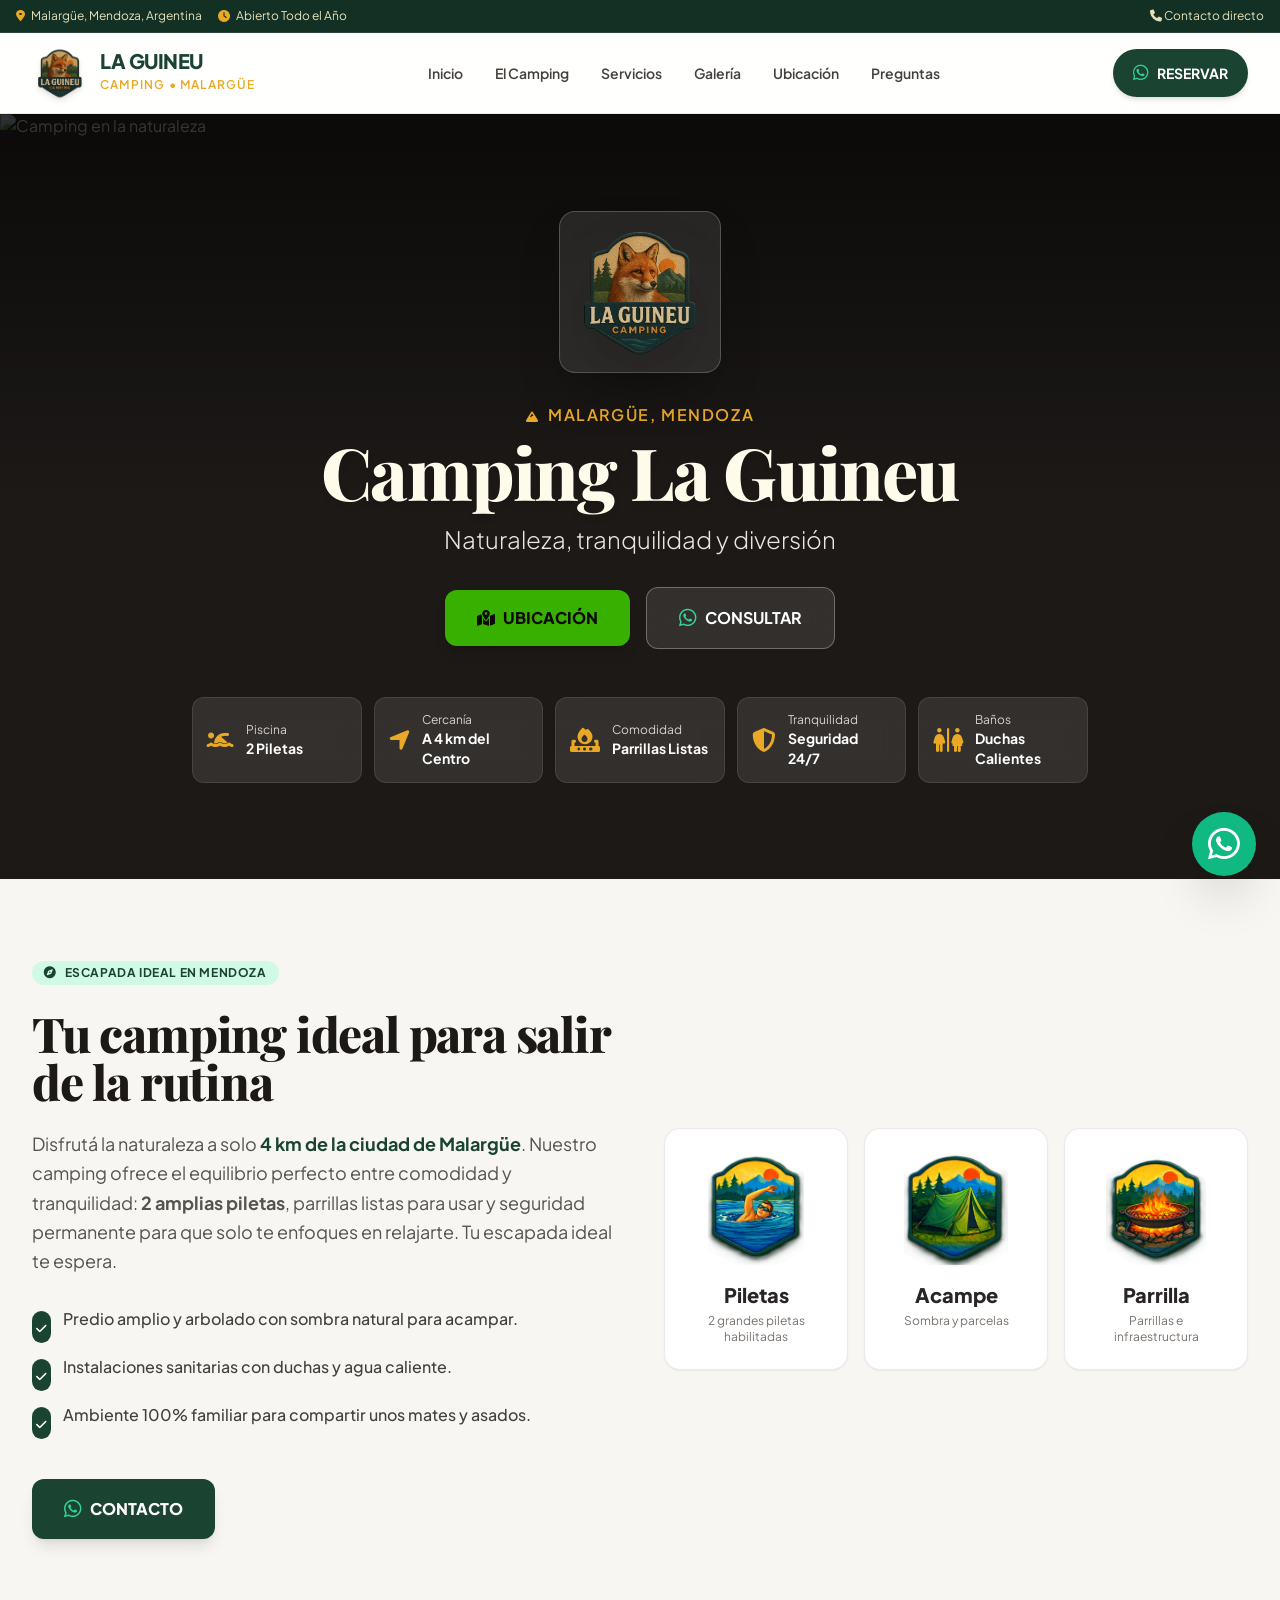
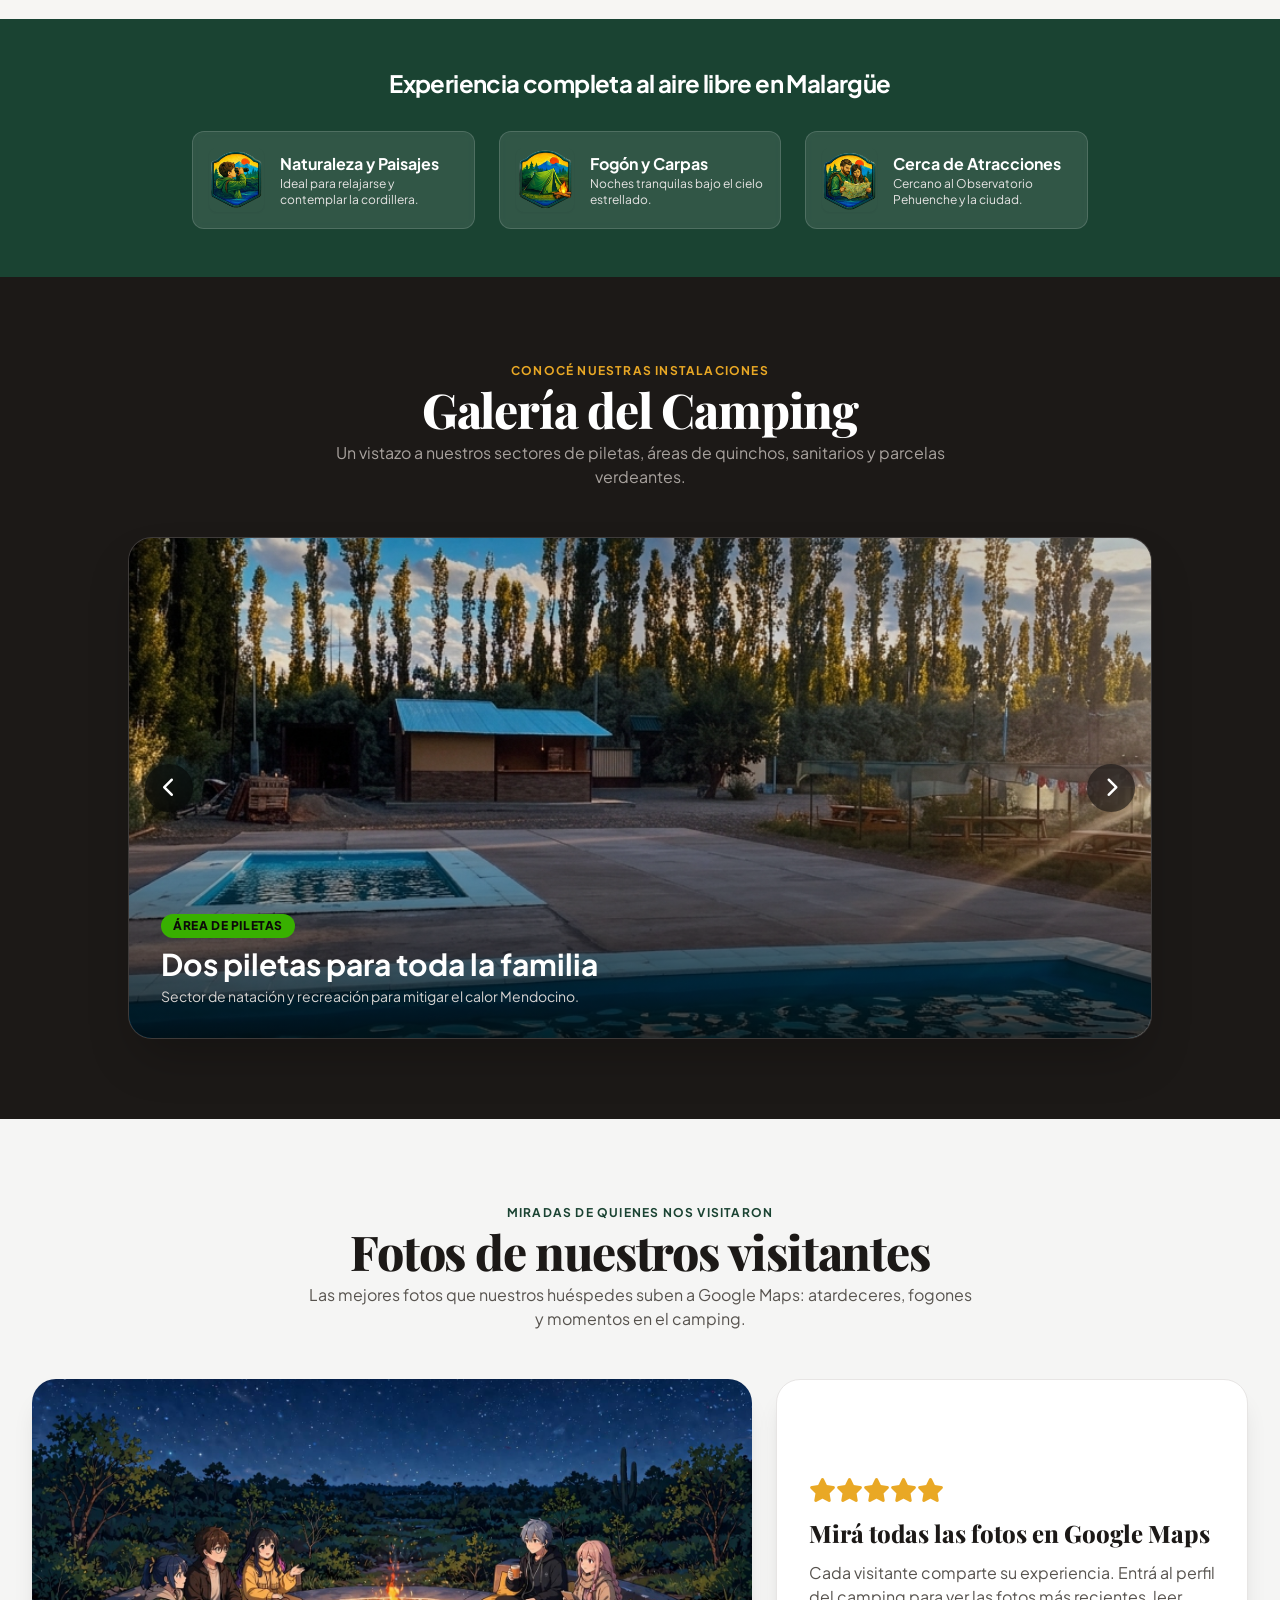
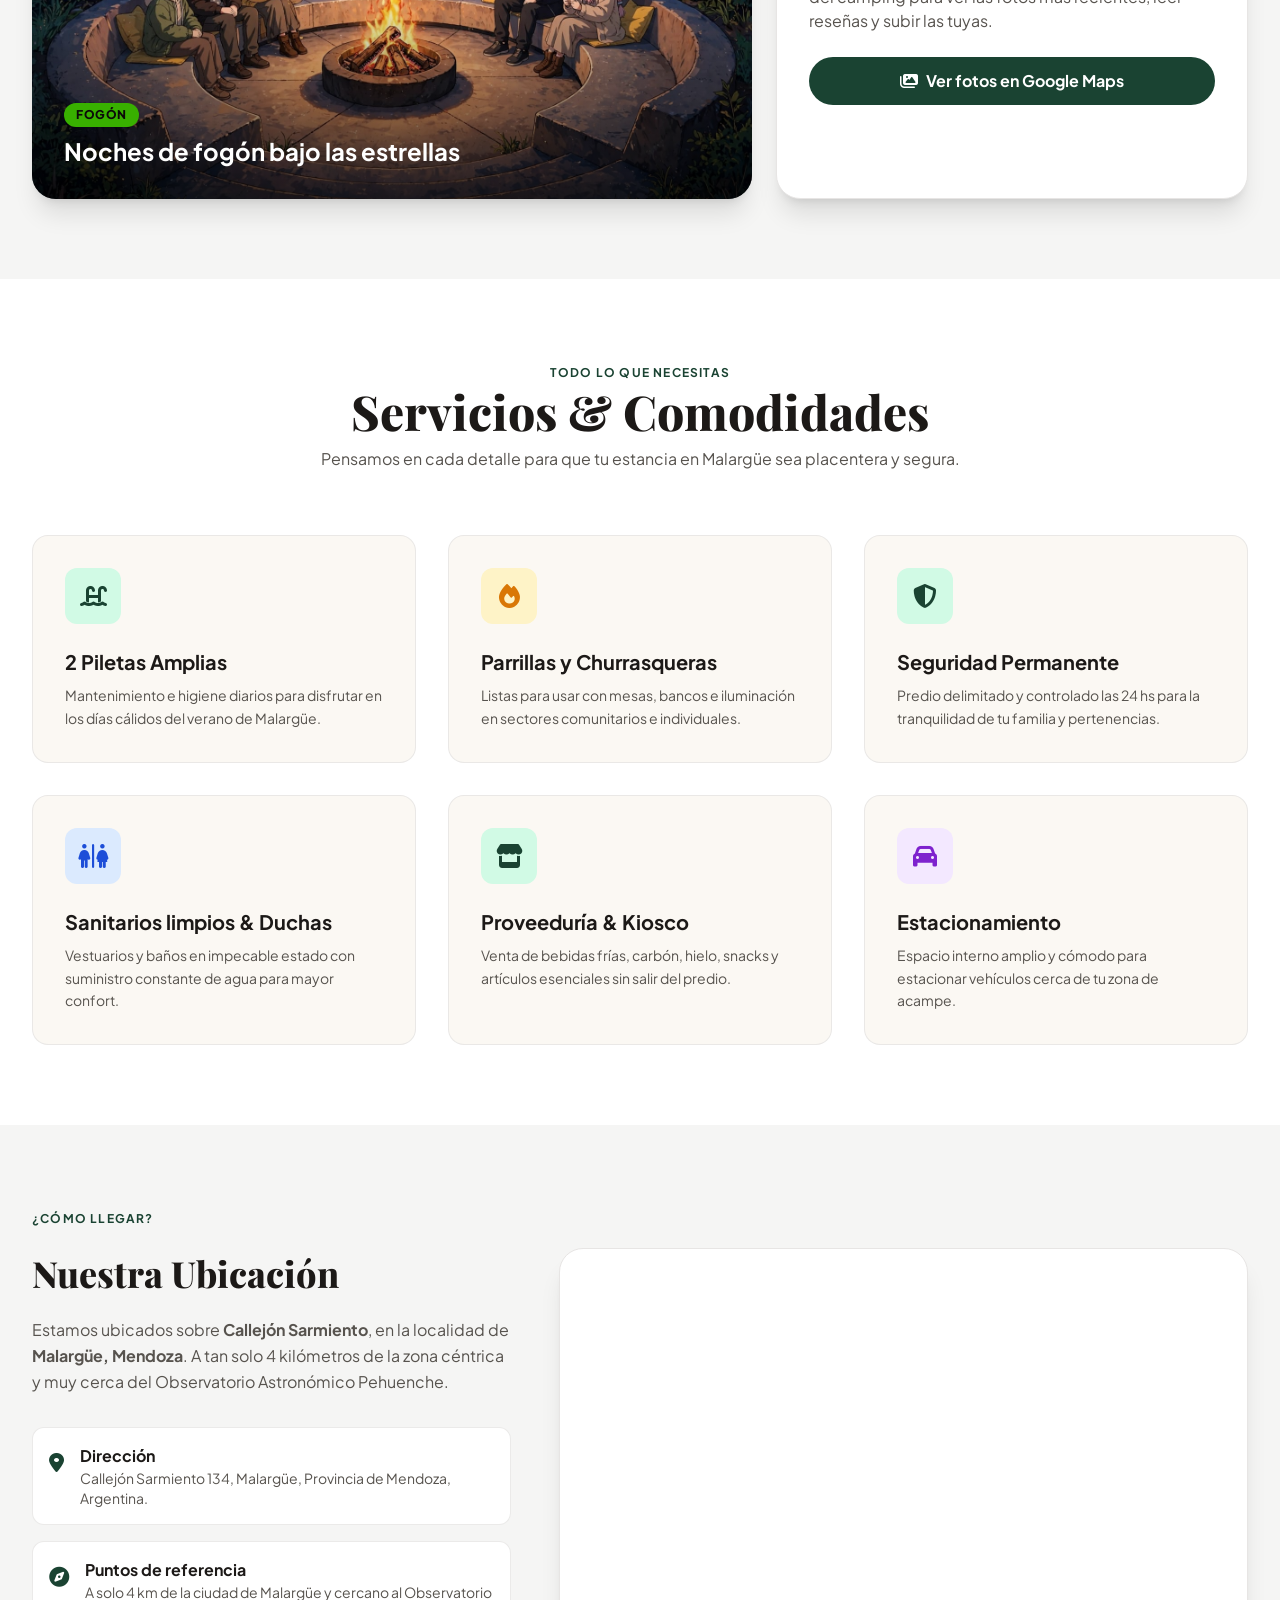
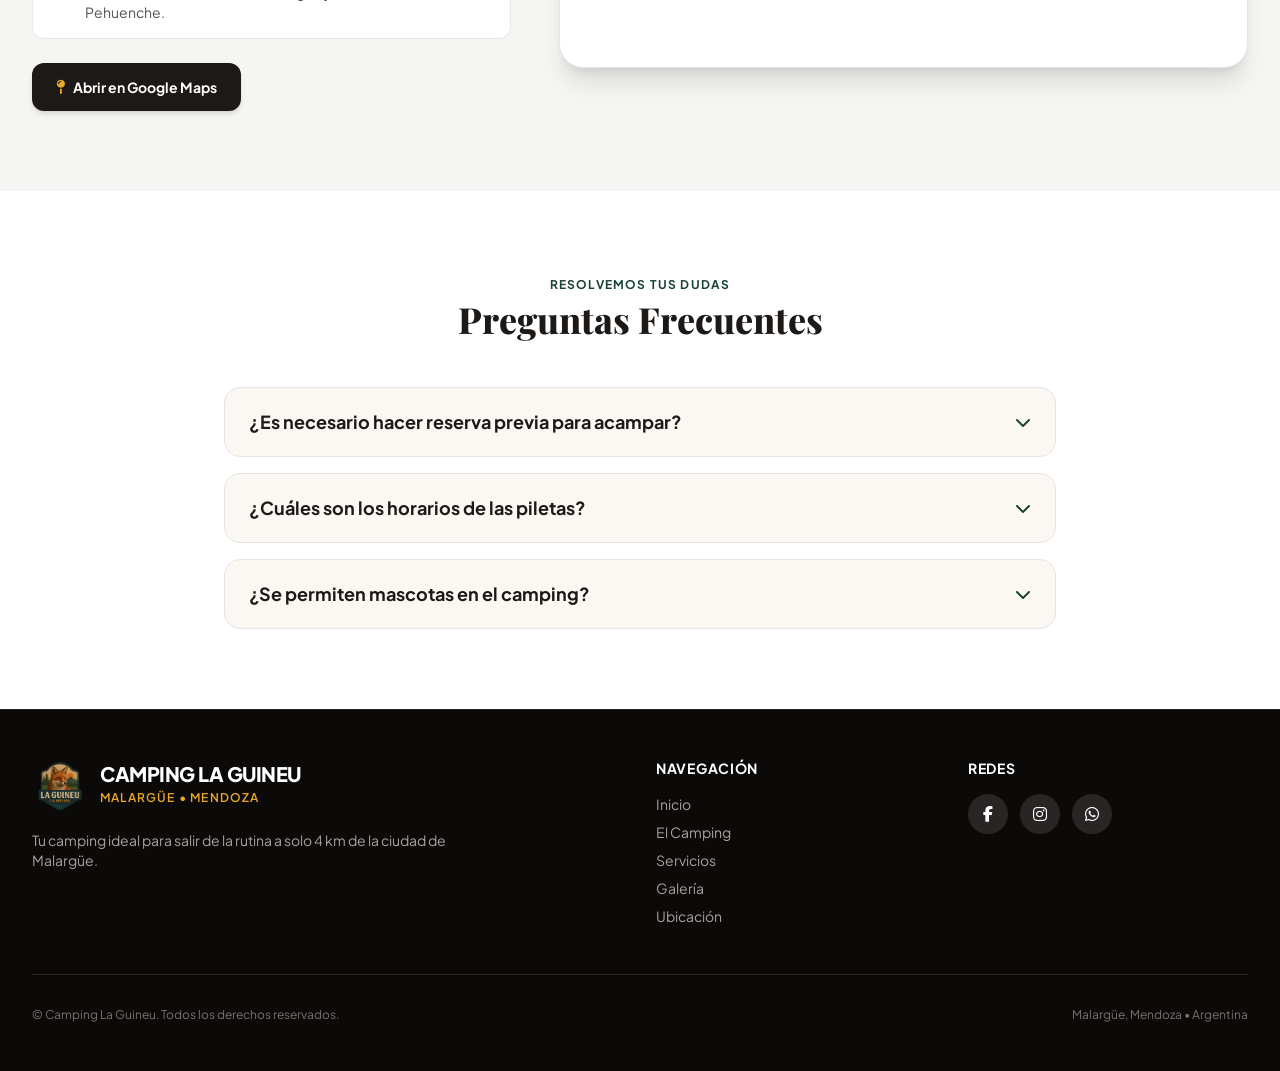
==== site/index.html @ 28d439f0 "Production polish: YouTube-only videos, Spanish UI, editor sidebar cleanup, WhatsApp icon fix, docs " ====
<!DOCTYPE html>
<html lang="es" class="scroll-smooth">

<head>
  <meta charset="UTF-8">
  <meta name="viewport" content="width=device-width, initial-scale=1.0">
  <title>Camping La Guineu - Malargüe, Mendoza | Naturaleza, tranquilidad y diversión</title>

  <!-- Tailwind CSS CDN -->
  <script src="vendor/tailwind-3.4.17.js"></script>

  <link rel="stylesheet" href="Src/laguineu.css">

  <!-- FontAwesome Icons CDN -->
  <link rel="stylesheet" href="https://cdnjs.cloudflare.com/ajax/libs/font-awesome/6.4.0/css/all.min.css" integrity="sha384-iw3OoTErCYJJB9mCa8LNS2hbsQ7M3C0EpIsO/H5+EGAkPGc6rk+V8i04oW/K5xq0" crossorigin="anonymous" referrerpolicy="no-referrer">

  <!-- Google Fonts -->
  <link rel="preconnect" href="https://fonts.googleapis.com">
  <link rel="preconnect" href="https://fonts.gstatic.com" crossorigin>
  <link
    href="https://fonts.googleapis.com/css2?family=Playfair+Display:wght@700&family=Plus+Jakarta+Sans:wght@400;500;600;700;800&display=swap"
    rel="stylesheet">

  <script src="Src/tw-config.js"></script>
</head>

<body class="bg-brand-sand text-stone-800 font-sans antialiased selection:bg-brand-accent selection:text-white">

  <!-- TOP BAR -->
  <div class="bg-brand-darkgreen text-amber-100/90 text-xs py-2 px-4 border-b border-white/10">
    <div class="max-w-7xl mx-auto flex justify-between items-center">
      <div class="flex items-center gap-4">
        <span class="flex items-center gap-1.5"><i class="fa-solid fa-location-dot text-brand-gold"></i> Malargüe,
          Mendoza, Argentina</span>
        <span class="hidden sm:flex items-center gap-1.5"><i class="fa-solid fa-clock text-brand-gold"></i> Abierto Todo
          el Año</span>
      </div>
      <div class="flex items-center gap-3">
        <a href="https://wa.me/5492604321990" target="_blank" class="hover:text-white transition-colors"><i
            class="fa-solid fa-phone"></i> Contacto directo</a>
      </div>
    </div>
  </div>

  <!-- HEADER / NAVBAR -->
  <header
    class="sticky top-0 z-40 bg-white/90 backdrop-blur-md border-b border-stone-200/80 shadow-sm transition-all duration-300">
    <div class="max-w-7xl mx-auto px-4 sm:px-6 lg:px-8">
      <div class="flex items-center justify-between h-20">

        <!-- BRAND LOGO -->
        <a href="#" class="flex items-center gap-3 group">
          <img src="Public/Images/logoguineu.png" alt="Camping La Guineu Logo"
            class="h-14 w-auto drop-shadow-md transition-transform group-hover:scale-105 duration-300">
          <div>
            <span class="block text-xl font-extrabold text-brand-green tracking-tight leading-none">LA GUINEU</span>
            <span class="text-xs font-semibold uppercase tracking-widest text-brand-gold">Camping • Malargüe</span>
          </div>
        </a>

        <!-- DESKTOP MENU -->
        <nav class="hidden md:flex items-center gap-8 text-sm font-semibold text-stone-700">
          <a href="#inicio" class="hover:text-brand-green transition-colors py-1">Inicio</a>
          <a href="#nosotros" class="hover:text-brand-green transition-colors py-1">El Camping</a>
          <a href="#servicios" class="hover:text-brand-green transition-colors py-1">Servicios</a>
          <a href="#galeria" class="hover:text-brand-green transition-colors py-1">Galería</a>
          <a href="#ubicacion" class="hover:text-brand-green transition-colors py-1">Ubicación</a>
          <a href="#faq" class="hover:text-brand-green transition-colors py-1">Preguntas</a>
        </nav>

        <!-- CTA BUTTON -->
        <div class="hidden sm:flex items-center gap-3">
          <a href="https://wa.me/5492604321990?text=Hola!%20Quisiera%20consultar%20disponibilidad%20para%20reservar%20en%20Camping%20La%20Guineu"
            target="_blank"
            class="inline-flex items-center gap-2 bg-brand-green hover:bg-brand-darkgreen text-white font-bold px-5 py-2.5 rounded-full shadow-md hover:shadow-lg transition-all duration-300 text-sm">
            <i class="fa-brands fa-whatsapp text-lg text-emerald-400"></i>
            <span>RESERVAR</span>
          </a>
        </div>

        <!-- MOBILE MENU BUTTON -->
        <button id="mobile-menu-btn" class="md:hidden text-stone-700 hover:text-brand-green p-2 focus:outline-none"
          aria-label="Abrir menú">
          <i class="fa-solid fa-bars text-2xl"></i>
        </button>
      </div>
    </div>

    <!-- MOBILE NAVIGATION MENU -->
    <div id="mobile-menu" class="hidden md:hidden bg-white border-b border-stone-200 px-4 pt-2 pb-6 space-y-3">
      <a href="#inicio"
        class="block py-2 text-stone-700 font-medium hover:text-brand-green border-b border-stone-100">Inicio</a>
      <a href="#nosotros"
        class="block py-2 text-stone-700 font-medium hover:text-brand-green border-b border-stone-100">El Camping</a>
      <a href="#servicios"
        class="block py-2 text-stone-700 font-medium hover:text-brand-green border-b border-stone-100">Servicios</a>
      <a href="#galeria"
        class="block py-2 text-stone-700 font-medium hover:text-brand-green border-b border-stone-100">Galería</a>
      <a href="#ubicacion"
        class="block py-2 text-stone-700 font-medium hover:text-brand-green border-b border-stone-100">Ubicación</a>
      <a href="#faq"
        class="block py-2 text-stone-700 font-medium hover:text-brand-green border-b border-stone-100">Preguntas
        Frecuentes</a>
      <a href="https://wa.me/5492604321990?text=Hola!%20Quisiera%20consultar%20disponibilidad%20para%20reservar"
        target="_blank"
        class="flex items-center justify-center gap-2 w-full bg-brand-green text-white font-bold py-3 rounded-xl shadow-sm mt-4">
        <i class="fa-brands fa-whatsapp text-xl"></i>
        <span>Consultar por WhatsApp</span>
      </a>
    </div>
  </header>

  <!-- HERO SECTION -->
  <section id="inicio"
    class="relative min-h-[85vh] flex items-center justify-center overflow-hidden bg-stone-900 text-white">
    <div class="absolute inset-0 z-0">
      <img src="https://images.unsplash.com/photo-1504280390367-361c6d9f38f4?auto=format&fit=crop&q=80&w=2000"
        alt="Camping en la naturaleza" class="w-full h-full object-cover object-center opacity-45">
      <div class="absolute inset-0 bg-gradient-to-t from-stone-900 via-stone-900/40 to-black/60"></div>
    </div>

    <div class="relative z-10 max-w-5xl mx-auto px-4 text-center py-20">

      <!-- Logo Badge Hero -->
      <div class="inline-block mb-6 p-2 bg-white/10 backdrop-blur-md rounded-2xl border border-white/20 shadow-2xl">
        <img src="Public/Images/logoguineu.png" alt="Zorro Logo Camping La Guineu"
          class="h-28 sm:h-36 w-auto mx-auto drop-shadow-2xl">
      </div>

      <span class="block text-brand-gold font-semibold uppercase tracking-widest text-sm sm:text-base mb-2">
        <i class="fa-solid fa-mountain text-xs mr-1"></i> Malargüe, Mendoza
      </span>

      <h1
        class="text-4xl sm:text-6xl md:text-7xl font-extrabold tracking-tight mb-4 font-serif text-amber-50 drop-shadow-md">
        Camping La Guineu
      </h1>

      <p class="text-xl sm:text-2xl text-stone-200 font-light max-w-2xl mx-auto mb-8 leading-relaxed">
        Naturaleza, tranquilidad y diversión
      </p>

      <div class="flex flex-col sm:flex-row items-center justify-center gap-4 max-w-md mx-auto">
        <a href="#ubicacion"
          class="w-full sm:w-auto inline-flex items-center justify-center gap-2 bg-brand-accent hover:bg-emerald-600 text-stone-950 font-extrabold px-8 py-4 rounded-xl shadow-lg hover:shadow-xl transition-all duration-300 text-base">
          <i class="fa-solid fa-map-location-dot"></i>
          <span>UBICACIÓN</span>
        </a>
        <a href="https://wa.me/5492604321990?text=Hola!%20Quiero%20mas%20informacion" target="_blank"
          class="w-full sm:w-auto inline-flex items-center justify-center gap-2 bg-white/10 hover:bg-white/20 backdrop-blur-md text-white border border-white/30 font-bold px-8 py-4 rounded-xl transition-all duration-300 text-base">
          <i class="fa-brands fa-whatsapp text-emerald-400 text-xl"></i>
          <span>CONSULTAR</span>
        </a>
      </div>

      <!-- Quick Info Cards -->
      <div class="grid grid-cols-2 md:grid-cols-5 gap-3 mt-12 max-w-4xl mx-auto text-left">
        <div class="bg-white/10 backdrop-blur-md p-3.5 rounded-xl border border-white/10 flex items-center gap-3">
          <i class="fa-solid fa-person-swimming text-brand-gold text-2xl"></i>
          <div>
            <p class="text-xs text-stone-300">Piscina</p>
            <p class="text-sm font-bold text-white">2 Piletas</p>
          </div>
        </div>
        <div class="bg-white/10 backdrop-blur-md p-3.5 rounded-xl border border-white/10 flex items-center gap-3">
          <i class="fa-solid fa-location-arrow text-brand-gold text-2xl"></i>
          <div>
            <p class="text-xs text-stone-300">Cercanía</p>
            <p class="text-sm font-bold text-white">A 4 km del Centro</p>
          </div>
        </div>
        <div class="bg-white/10 backdrop-blur-md p-3.5 rounded-xl border border-white/10 flex items-center gap-3">
          <i class="fa-solid fa-fire-burner text-brand-gold text-2xl"></i>
          <div>
            <p class="text-xs text-stone-300">Comodidad</p>
            <p class="text-sm font-bold text-white">Parrillas Listas</p>
          </div>
        </div>
        <div class="bg-white/10 backdrop-blur-md p-3.5 rounded-xl border border-white/10 flex items-center gap-3">
          <i class="fa-solid fa-shield-halved text-brand-gold text-2xl"></i>
          <div>
            <p class="text-xs text-stone-300">Tranquilidad</p>
            <p class="text-sm font-bold text-white">Seguridad 24/7</p>
          </div>
        </div>
        <div class="bg-white/10 backdrop-blur-md p-3.5 rounded-xl border border-white/10 flex items-center gap-3">
          <i class="fa-solid fa-restroom text-brand-gold text-2xl"></i>
          <div>
            <p class="text-xs text-stone-300">Baños</p>
            <p class="text-sm font-bold text-white">Duchas Calientes </p>
          </div>
        </div>
      </div>

    </div>
  </section>

  <!-- BIENVENIDA / NOSOTROS SECTION -->
  <section id="nosotros" class="py-20 bg-stone-100/60 relative overflow-hidden">
    <div class="max-w-7xl mx-auto px-4 sm:px-6 lg:px-8">
      <div class="grid grid-cols-1 lg:grid-cols-12 gap-12 items-center">

        <!-- Text Content -->
        <div class="lg:col-span-6 space-y-6">
          <div
            class="inline-flex items-center gap-2 px-3 py-1 bg-emerald-100 text-brand-green rounded-full text-xs font-bold uppercase tracking-wider">
            <i class="fa-solid fa-compass"></i> Escapada ideal en Mendoza
          </div>

          <h2 class="text-3xl sm:text-5xl font-extrabold text-stone-900 tracking-tight leading-tight font-serif">
            Tu camping ideal para salir de la rutina
          </h2>

          <p class="text-lg text-stone-600 leading-relaxed">
            Disfrutá la naturaleza a solo <strong class="text-brand-green">4 km de la ciudad de Malargüe</strong>.
            Nuestro camping ofrece el equilibrio perfecto entre comodidad y tranquilidad: <strong>2 amplias
              piletas</strong>, parrillas listas para usar y seguridad permanente para que solo te enfoques en
            relajarte. Tu escapada ideal te espera.
          </p>

          <!-- Highlights List -->
          <div class="space-y-3 pt-2">
            <div class="flex items-start gap-3">
              <div class="bg-brand-green text-white p-1 rounded-full mt-1">
                <i class="fa-solid fa-check text-xs"></i>
              </div>
              <p class="text-stone-700 font-medium">Predio amplio y arbolado con sombra natural para acampar.</p>
            </div>
            <div class="flex items-start gap-3">
              <div class="bg-brand-green text-white p-1 rounded-full mt-1">
                <i class="fa-solid fa-check text-xs"></i>
              </div>
              <p class="text-stone-700 font-medium">Instalaciones sanitarias con duchas y agua caliente.</p>
            </div>
            <div class="flex items-start gap-3">
              <div class="bg-brand-green text-white p-1 rounded-full mt-1">
                <i class="fa-solid fa-check text-xs"></i>
              </div>
              <p class="text-stone-700 font-medium">Ambiente 100% familiar para compartir unos mates y asados.</p>
            </div>
          </div>

          <div class="pt-4">
            <a href="https://wa.me/5492604321990?text=Hola!%20Quiero%20contactarme%20con%20el%20camping" target="_blank"
              class="inline-flex items-center gap-2 bg-brand-green hover:bg-brand-darkgreen text-white font-extrabold px-8 py-4 rounded-xl shadow-lg transition-all duration-300">
              <i class="fa-brands fa-whatsapp text-xl text-emerald-400"></i>
              <span>CONTACTO</span>
            </a>
          </div>
        </div>

        <!-- Badges Grid -->
        <div class="lg:col-span-6 grid grid-cols-1 sm:grid-cols-3 gap-4">

          <!-- Badge 1: Piletas -->
          <div
            class="bg-white p-6 rounded-2xl shadow-sm border border-stone-200/80 text-center flex flex-col items-center hover:shadow-md transition-shadow">
            <div class="w-28 h-28 mb-4 flex items-center justify-center">
              <img src="Public/Images/iconopiscinas.png" alt="Insignia Piletas"
                class="max-h-full max-w-full object-contain drop-shadow">
            </div>
            <h3 class="text-xl font-extrabold text-stone-800">Piletas</h3>
            <p class="text-xs text-stone-500 mt-1">2 grandes piletas habilitadas</p>
          </div>

          <!-- Badge 2: Acampe -->
          <div
            class="bg-white p-6 rounded-2xl shadow-sm border border-stone-200/80 text-center flex flex-col items-center hover:shadow-md transition-shadow">
            <div class="w-28 h-28 mb-4 flex items-center justify-center">
              <img src="Public/Images/iconoacampe.png" alt="Insignia Acampe"
                class="max-h-full max-w-full object-contain drop-shadow">
            </div>
            <h3 class="text-xl font-extrabold text-stone-800">Acampe</h3>
            <p class="text-xs text-stone-500 mt-1">Sombra y parcelas</p>
          </div>

          <!-- Badge 3: Parrilla -->
          <div
            class="bg-white p-6 rounded-2xl shadow-sm border border-stone-200/80 text-center flex flex-col items-center hover:shadow-md transition-shadow">
            <div class="w-28 h-28 mb-4 flex items-center justify-center">
              <img src="Public/Images/iconoparrillas.png" alt="Insignia Parrilla"
                class="max-h-full max-w-full object-contain drop-shadow">
            </div>
            <h3 class="text-xl font-extrabold text-stone-800">Parrilla</h3>
            <p class="text-xs text-stone-500 mt-1">Parrillas e infraestructura</p>
          </div>

        </div>

      </div>
    </div>
  </section>

  <!-- ILUSTRACIONES ADICIONALES (BADGES TEMÁTICAS) -->
  <section class="py-12 bg-brand-green text-white">
    <div class="max-w-7xl mx-auto px-4 sm:px-6 lg:px-8">
      <div class="text-center mb-8">
        <h2 class="text-2xl font-bold tracking-tight">Experiencia completa al aire libre en Malargüe </h2>
      </div>

      <div class="grid grid-cols-1 sm:grid-cols-3 gap-6 max-w-4xl mx-auto">

        <div class="bg-white/10 backdrop-blur-sm p-4 rounded-xl border border-white/15 flex items-center gap-4">
          <img src="Public/Images/iconopaisajes.png" alt="Observación de naturaleza"
            class="w-16 h-16 rounded-lg object-cover shadow-sm">
          <div>
            <h4 class="font-bold text-white text-base">Naturaleza y Paisajes</h4>
            <p class="text-xs text-stone-200">Ideal para relajarse y contemplar la cordillera.</p>
          </div>
        </div>

        <div class="bg-white/10 backdrop-blur-sm p-4 rounded-xl border border-white/15 flex items-center gap-4">
          <img src="Public/Images/iconocarpayfogon.png" alt="Acampe y Fogón"
            class="w-16 h-16 rounded-lg object-cover shadow-sm">
          <div>
            <h4 class="font-bold text-white text-base">Fogón y Carpas</h4>
            <p class="text-xs text-stone-200">Noches tranquilas bajo el cielo estrellado.</p>
          </div>
        </div>

        <div class="bg-white/10 backdrop-blur-sm p-4 rounded-xl border border-white/15 flex items-center gap-4">
          <img src="Public/Images/iconoatracciones.png" alt="Senderismo y Guía"
            class="w-16 h-16 rounded-lg object-cover shadow-sm">
          <div>
            <h4 class="font-bold text-white text-base">Cerca de Atracciones</h4>
            <p class="text-xs text-stone-200">Cercano al Observatorio Pehuenche y la ciudad.</p>
          </div>
        </div>

      </div>
    </div>
  </section>

  <!-- CARRUSEL DE IMÁGENES / INSTALACIONES -->
  <section id="galeria" class="py-20 bg-stone-900 text-white">
    <div class="max-w-7xl mx-auto px-4 sm:px-6 lg:px-8">

      <div class="text-center mb-12">
        <span class="text-brand-gold font-bold uppercase tracking-widest text-xs">Conocé nuestras instalaciones</span>
        <h2 class="text-3xl sm:text-5xl font-extrabold tracking-tight font-serif mt-1">Galería del Camping</h2>
        <p class="text-stone-400 max-w-2xl mx-auto mt-2 text-sm sm:text-base">Un vistazo a nuestros sectores de piletas,
          áreas de quinchos, sanitarios y parcelas verdeantes.</p>
      </div>

      <!-- Carousel Container -->
      <div
        class="relative max-w-5xl mx-auto rounded-3xl overflow-hidden shadow-2xl border border-white/10 bg-stone-800">

        <!-- Slides -->
        <div id="carousel-slides" class="relative h-[350px] sm:h-[500px]">

          <!-- Slide 1 -->
          <div class="carousel-item absolute inset-0 transition-opacity duration-700 ease-in-out opacity-100 z-10">
            <img src="Public/Images/Pileta HD.jfif" alt="Piletas del Camping" class="w-full h-full object-cover object-center">
            <div class="absolute inset-0 bg-gradient-to-t from-black/80 via-transparent to-black/20"></div>
            <div class="absolute bottom-0 left-0 right-0 p-6 sm:p-8">
              <span
                class="bg-brand-accent text-stone-950 font-extrabold text-xs px-3 py-1 rounded-full uppercase tracking-wider mb-2 inline-block">Área
                de Piletas</span>
              <h3 class="text-2xl sm:text-3xl font-bold text-white">Dos piletas para toda la familia</h3>
              <p class="text-stone-300 text-sm mt-1">Sector de natación y recreación para mitigar el calor Mendocino.
              </p>
            </div>
          </div>

          <!-- Slide 2 -->

          
          <div class="carousel-item absolute inset-0 transition-opacity duration-700 ease-in-out opacity-0 z-0">
            <!-- Contenedor para las dos imágenes -->
            <div class="flex h-full w-full">

              <!-- Imagen 1 (Izquierda) - Borde derecho -->
              <div class="w-1/2 h-full border-r border-black/10">
                <img src="Public/Images/Mesashdlibres.jfif" alt="Baños Vista 1"
                  class="w-full h-full object-cover object-center">
              </div>

              <!-- Imagen 2 (Centro) - Borde derecho -->
              <div class="w-1/2 h-full border-r border-black/10">
                <img src="Public/Images/Parrilla.jpeg" alt="Baños Vista 2"
                  class="w-full h-full object-cover object-center">
              </div>
              <div class="absolute inset-0 bg-gradient-to-t from-black/80 via-black/30 to-black/20"></div>
              <div class="absolute bottom-0 left-0 right-0 p-6 sm:p-8">
                <span
                  class="bg-emerald-500 text-white font-extrabold text-xs px-3 py-1 rounded-full uppercase tracking-wider mb-2 inline-block">INFRASTRUCTURA</span>
                <h3 class="text-2xl sm:text-3xl font-bold text-white">Parrilas e infraestructura</h3>
                <p class="text-stone-300 text-sm mt-1">Contamos con Parrilas al Aire Libre y Banco con media Sombra </p>
              </div>


            </div>
          </div>


          <!-- Slide 3 - Versión 3 Imágenes (Flex Layout) -->
          <div class="carousel-item absolute inset-0 transition-opacity duration-700 ease-in-out opacity-0 z-0">

            <!-- Contenedor para las dos imágenes -->
            <div class="flex h-full w-full">

              <!-- Imagen 1 (Izquierda) - Borde derecho -->
              <div class="w-1/3 h-full border-r border-black/10">
                <img src="Public/Images/banios1hd.jfif" alt="Baños Vista 1"
                  class="w-full h-full object-cover object-center">
              </div>

              <!-- Imagen 2 (Centro) - Borde derecho -->
              <div class="w-1/3 h-full border-r border-black/10">
                <img src="Public/Images/Banios3.jpeg" alt="Baños Vista 2"
                  class="w-full h-full object-cover object-center">
              </div>

              <!-- Imagen 3 (Derecha) - Sin borde final -->
              <div class="w-1/3 h-full">
                <img src="Public/Images/BaniosHDinodoro.jfif" alt="Baños Vista 3"
                  class="w-full h-full object-cover object-center">
              </div>

            </div>

            <!-- Capas superpuestas (Gradiente y Texto) -->
            <div class="absolute inset-0 bg-gradient-to-t from-black/80 via-black/30 to-black/20"></div>
            <div class="absolute bottom-0 left-0 right-0 p-6 sm:p-8">
              <span
                class="bg-emerald-500 text-white font-extrabold text-xs px-3 py-1 rounded-full uppercase tracking-wider mb-2 inline-block">BAÑOS</span>
              <h3 class="text-2xl sm:text-3xl font-bold text-white">Amplios Baños</h3>
              <p class="text-stone-300 text-sm mt-1">Nuestros Baños ofrecen Duchas calientes y Comodidad </p>
            </div>
          </div>

          <!-- Slide 4 -->
          <div class="carousel-item absolute inset-0 transition-opacity duration-700 ease-in-out opacity-0 z-0">
            <img src="Public/Images/carpa1.jpg"
              alt="Arboleda del Camping" class="w-full h-full object-cover">
            <div class="absolute inset-0 bg-gradient-to-t from-black/80 via-transparent to-black/20"></div>
            <div class="absolute bottom-0 left-0 right-0 p-6 sm:p-8">
              <span
                class="bg-emerald-500 text-white font-extrabold text-xs px-3 py-1 rounded-full uppercase tracking-wider mb-2 inline-block">CARPAS</span>
              <h3 class="text-2xl sm:text-3xl font-bold text-white">Sector de Carpas</h3>
              <p class="text-stone-300 text-sm mt-1">Espacio verde listo para que Acampes.</p>
            </div>
          </div>

          <!-- Slide 5 -->
          <div class="carousel-item absolute inset-0 transition-opacity duration-700 ease-in-out opacity-0 z-0">
            <img src="Public/Images/PuertaCamping.jfif" alt="Espacio Verde"
              class="w-full h-full object-cover object-center">
            <div class="absolute inset-0 bg-gradient-to-t from-black/80 via-transparent to-black/20"></div>
            <div class="absolute bottom-0 left-0 right-0 p-6 sm:p-8">
              <span
                class="bg-emerald-500 text-white font-extrabold text-xs px-3 py-1 rounded-full uppercase tracking-wider mb-2 inline-block">Espacio
                Verde</span>
              <h3 class="text-2xl sm:text-3xl font-bold text-white">Extenso predio</h3>
              <p class="text-stone-300 text-sm mt-1">Predio para recreacion natural ideal para armar tu carpa.</p>
            </div>
          </div>

          <!-- Slide 6 -->
          <div class="carousel-item absolute inset-0 transition-opacity duration-700 ease-in-out opacity-0 z-0">
            <img src="Public/Images/Hornos1.jfif" alt="Espacio Verde" class="w-full h-full object-cover object-center">
            <div class="absolute inset-0 bg-gradient-to-t from-black/80 via-transparent to-black/20"></div>
            <div class="absolute bottom-0 left-0 right-0 p-6 sm:p-8">
              <span
                class="bg-emerald-500 text-white font-extrabold text-xs px-3 py-1 rounded-full uppercase tracking-wider mb-2 inline-block">Hornos de Barro</span>
              <h3 class="text-2xl sm:text-3xl font-bold text-white">Hornos Listos para su uso</h3>
              <p class="text-stone-300 text-sm mt-1">Listos para que cocines al Mejor estilo Cuyano.</p>
            </div>
          </div>

        </div>

        <!-- Carousel Nav Buttons -->
        <button id="prev-slide"
          class="absolute left-4 top-1/2 -translate-y-1/2 z-20 bg-black/50 hover:bg-black/80 text-white w-12 h-12 rounded-full flex items-center justify-center backdrop-blur-md transition-colors"
          aria-label="Anterior">
          <i class="fa-solid fa-chevron-left text-xl"></i>
        </button>
        <button id="next-slide"
          class="absolute right-4 top-1/2 -translate-y-1/2 z-20 bg-black/50 hover:bg-black/80 text-white w-12 h-12 rounded-full flex items-center justify-center backdrop-blur-md transition-colors"
          aria-label="Siguiente">
          <i class="fa-solid fa-chevron-right text-xl"></i>
        </button>

      </div>

    </div>
  </section>

  <!-- FOTOS DE NUESTROS VISITANTES (Google Maps) -->
  <section id="visitantes" class="py-20 bg-stone-100">
    <div class="max-w-7xl mx-auto px-4 sm:px-6 lg:px-8">

      <div class="text-center mb-12">
        <span class="text-brand-green font-bold uppercase tracking-widest text-xs">Miradas de quienes nos visitaron</span>
        <h2 class="text-3xl sm:text-5xl font-extrabold tracking-tight font-serif mt-1 text-stone-900">Fotos de nuestros visitantes</h2>
        <p class="text-stone-600 max-w-2xl mx-auto mt-2 text-sm sm:text-base">Las mejores fotos que nuestros huéspedes
          suben a Google Maps: atardeceres, fogones y momentos en el camping.</p>
      </div>

      <div class="grid grid-cols-1 lg:grid-cols-5 gap-6 items-stretch">

        <!-- Para sumar más fotos: copiá una imagen a Public/Images/ y duplicá este bloque <figure> -->
        <figure class="lg:col-span-3 relative rounded-3xl overflow-hidden shadow-xl group min-h-[280px] sm:min-h-[420px]">
          <img src="Public/Images/fogon-noche.jpg" alt="Fogón circular de noche bajo las estrellas"
            class="absolute inset-0 w-full h-full object-cover object-center transition-transform duration-700 group-hover:scale-105"
            loading="lazy">
          <div class="absolute inset-0 bg-gradient-to-t from-black/70 via-transparent to-transparent"></div>
          <figcaption class="absolute bottom-0 left-0 right-0 p-6 sm:p-8">
            <span
              class="bg-brand-accent text-stone-950 font-extrabold text-xs px-3 py-1 rounded-full uppercase tracking-wider mb-2 inline-block">Fogón</span>
            <h3 class="text-xl sm:text-2xl font-bold text-white">Noches de fogón bajo las estrellas</h3>
          </figcaption>
        </figure>

        <div
          class="lg:col-span-2 bg-white rounded-3xl shadow-xl border border-stone-200 p-8 flex flex-col justify-center text-center lg:text-left">
          <div class="text-brand-gold text-2xl mb-3">
            <i class="fa-solid fa-star"></i><i class="fa-solid fa-star"></i><i class="fa-solid fa-star"></i><i
              class="fa-solid fa-star"></i><i class="fa-solid fa-star"></i>
          </div>
          <h3 class="text-2xl font-extrabold text-stone-900 font-serif">Mirá todas las fotos en Google Maps</h3>
          <p class="text-stone-600 text-sm sm:text-base mt-3">Cada visitante comparte su experiencia. Entrá al perfil
            del camping para ver las fotos más recientes, leer reseñas y subir las tuyas.</p>
          <a href="https://maps.app.goo.gl/3dxm85EY4sRe4LeTA" target="_blank"
            rel="noopener noreferrer"
            class="mt-6 inline-flex items-center justify-center gap-2 bg-brand-green hover:bg-brand-green/90 text-white font-bold px-6 py-3 rounded-full transition-colors">
            <i class="fa-solid fa-images"></i> Ver fotos en Google Maps
          </a>
        </div>

      </div>
    </div>
  </section>

  <!-- SERVICIOS -->
  <section id="servicios" class="py-20 bg-white">
    <div class="max-w-7xl mx-auto px-4 sm:px-6 lg:px-8">

      <div class="text-center max-w-3xl mx-auto mb-16">
        <span class="text-brand-green font-bold uppercase tracking-widest text-xs">Todo lo que necesitas</span>
        <h2 class="text-3xl sm:text-5xl font-extrabold text-stone-900 font-serif mt-1">Servicios & Comodidades</h2>
        <p class="text-stone-600 mt-3 text-base">Pensamos en cada detalle para que tu estancia en Malargüe sea
          placentera y segura.</p>
      </div>

      <div class="grid grid-cols-1 md:grid-cols-2 lg:grid-cols-3 gap-8">

        <div
          class="bg-brand-sand p-8 rounded-2xl border border-stone-200/80 hover:border-brand-green/40 transition-all hover:shadow-lg">
          <div
            class="w-14 h-14 bg-emerald-100 text-brand-green rounded-xl flex items-center justify-center text-2xl mb-6">
            <i class="fa-solid fa-water-ladder"></i>
          </div>
          <h3 class="text-xl font-bold text-stone-900 mb-2">2 Piletas Amplias</h3>
          <p class="text-stone-600 text-sm leading-relaxed">Mantenimiento e higiene diarios para disfrutar en los días
            cálidos del verano de Malargüe.</p>
        </div>

        <div
          class="bg-brand-sand p-8 rounded-2xl border border-stone-200/80 hover:border-brand-green/40 transition-all hover:shadow-lg">
          <div class="w-14 h-14 bg-amber-100 text-amber-700 rounded-xl flex items-center justify-center text-2xl mb-6">
            <i class="fa-solid fa-fire text-amber-600"></i>
          </div>
          <h3 class="text-xl font-bold text-stone-900 mb-2">Parrillas y Churrasqueras</h3>
          <p class="text-stone-600 text-sm leading-relaxed">Listas para usar con mesas, bancos e iluminación en sectores
            comunitarios e individuales.</p>
        </div>

        <div
          class="bg-brand-sand p-8 rounded-2xl border border-stone-200/80 hover:border-brand-green/40 transition-all hover:shadow-lg">
          <div
            class="w-14 h-14 bg-emerald-100 text-brand-green rounded-xl flex items-center justify-center text-2xl mb-6">
            <i class="fa-solid fa-shield-halved"></i>
          </div>
          <h3 class="text-xl font-bold text-stone-900 mb-2">Seguridad Permanente</h3>
          <p class="text-stone-600 text-sm leading-relaxed">Predio delimitado y controlado las 24 hs para la
            tranquilidad de tu familia y pertenencias.</p>
        </div>

        <div
          class="bg-brand-sand p-8 rounded-2xl border border-stone-200/80 hover:border-brand-green/40 transition-all hover:shadow-lg">
          <div class="w-14 h-14 bg-blue-100 text-blue-700 rounded-xl flex items-center justify-center text-2xl mb-6">
            <i class="fa-solid fa-restroom"></i>
          </div>
          <h3 class="text-xl font-bold text-stone-900 mb-2">Sanitarios limpios & Duchas</h3>
          <p class="text-stone-600 text-sm leading-relaxed">Vestuarios y baños en impecable estado con suministro
            constante de agua para mayor confort.</p>
        </div>

        <div
          class="bg-brand-sand p-8 rounded-2xl border border-stone-200/80 hover:border-brand-green/40 transition-all hover:shadow-lg">
          <div
            class="w-14 h-14 bg-emerald-100 text-brand-green rounded-xl flex items-center justify-center text-2xl mb-6">
            <i class="fa-solid fa-store"></i>
          </div>
          <h3 class="text-xl font-bold text-stone-900 mb-2">Proveeduría & Kiosco</h3>
          <p class="text-stone-600 text-sm leading-relaxed">Venta de bebidas frías, carbón, hielo, snacks y artículos
            esenciales sin salir del predio.</p>
        </div>

        <div
          class="bg-brand-sand p-8 rounded-2xl border border-stone-200/80 hover:border-brand-green/40 transition-all hover:shadow-lg">
          <div
            class="w-14 h-14 bg-purple-100 text-purple-700 rounded-xl flex items-center justify-center text-2xl mb-6">
            <i class="fa-solid fa-car"></i>
          </div>
          <h3 class="text-xl font-bold text-stone-900 mb-2">Estacionamiento</h3>
          <p class="text-stone-600 text-sm leading-relaxed">Espacio interno amplio y cómodo para estacionar vehículos
            cerca de tu zona de acampe.</p>
        </div>

      </div>

    </div>
  </section>

  <!-- UBICACIÓN SECTION -->
  <section id="ubicacion" class="py-20 bg-stone-100">
    <div class="max-w-7xl mx-auto px-4 sm:px-6 lg:px-8">

      <div class="grid grid-cols-1 lg:grid-cols-12 gap-12 items-center">

        <!-- Info Column -->
        <div class="lg:col-span-5 space-y-6">
          <span class="text-brand-green font-bold uppercase tracking-widest text-xs">¿Cómo llegar?</span>
          <h2 class="text-3xl sm:text-4xl font-extrabold text-stone-900 font-serif">Nuestra Ubicación</h2>

          <p class="text-stone-600 leading-relaxed">
            Estamos ubicados sobre <strong>Callejón Sarmiento</strong>, en la localidad de <strong>Malargüe,
              Mendoza</strong>. A tan solo 4 kilómetros de la zona céntrica y muy cerca del Observatorio Astronómico
            Pehuenche.
          </p>

          <div class="space-y-4 pt-2">
            <div class="flex items-start gap-4 p-4 bg-white rounded-xl border border-stone-200/80">
              <div class="text-brand-green text-xl mt-1"><i class="fa-solid fa-location-dot"></i></div>
              <div>
                <h4 class="font-bold text-stone-900">Dirección</h4>
                <p class="text-sm text-stone-600">Callejón Sarmiento 134, Malargüe, Provincia de Mendoza, Argentina.</p>
              </div>
            </div>

            <div class="flex items-start gap-4 p-4 bg-white rounded-xl border border-stone-200/80">
              <div class="text-brand-green text-xl mt-1"><i class="fa-solid fa-compass"></i></div>
              <div>
                <h4 class="font-bold text-stone-900">Puntos de referencia</h4>
                <p class="text-sm text-stone-600">A solo 4 km de la ciudad de Malargüe y cercano al Observatorio
                  Pehuenche.</p>
              </div>
            </div>
          </div>

          <a href="https://maps.app.goo.gl/9tCD1EkVpFPeTZKm9?g_st=aw" target="_blank"
            class="inline-flex items-center gap-2 bg-stone-900 hover:bg-stone-800 text-white font-bold px-6 py-3.5 rounded-xl shadow-md transition-colors text-sm">
            <i class="fa-solid fa-map-pin text-brand-gold"></i>
            <span>Abrir en Google Maps</span>
          </a>
        </div>

        <!-- Google Map Container -->
        <div class="lg:col-span-7">
          <div class="bg-white p-3 rounded-3xl shadow-xl border border-stone-200 overflow-hidden h-[420px]">
            <iframe title="Mapa de ubicación Camping La Guineu Malargüe"
              src="https://www.google.com/maps/embed?pb=!1m18!1m12!1m3!1d3247.7880242459073!2d-69.5863801!3d-35.50951939999999!2m3!1f0!2f0!3f0!3m2!1i1024!2i768!4f13.1!3m3!1m2!1s0x967a7f0056fd77bd%3A0x387e9a8b694f248!2sCamping%20La%20Guineu!5e0!3m2!1ses!2sar!4v1790047937984!5m2!1ses!2sar"
              class="w-full h-full rounded-2xl border-0" allowfullscreen="" loading="lazy">
            </iframe>
          </div>
        </div>

      </div>

    </div>
  </section>

  <!-- FAQ SECTION -->
  <section id="faq" class="py-20 bg-white">
    <div class="max-w-4xl mx-auto px-4 sm:px-6 lg:px-8">
      <div class="text-center mb-12">
        <span class="text-brand-green font-bold uppercase tracking-widest text-xs">Resolvemos tus dudas</span>
        <h2 class="text-3xl sm:text-4xl font-extrabold text-stone-900 font-serif mt-1">Preguntas Frecuentes</h2>
      </div>

      <div class="space-y-4">

        <div class="border border-stone-200 rounded-2xl overflow-hidden bg-brand-sand">
          <button
            class="faq-toggle w-full px-6 py-5 text-left font-bold text-stone-900 flex justify-between items-center focus:outline-none">
            <span class="text-base sm:text-lg">¿Es necesario hacer reserva previa para acampar?</span>
            <i class="fa-solid fa-chevron-down text-brand-green transition-transform duration-300"></i>
          </button>
          <div
            class="faq-content hidden px-6 pb-5 text-stone-600 text-sm leading-relaxed border-t border-stone-200/60 pt-3">
            Recomendamos consultar o avisar tu llegada por WhatsApp con anticipación para asegurarte lugar en las
            mejores parcelas durante temporada alta.
          </div>
        </div>

        <div class="border border-stone-200 rounded-2xl overflow-hidden bg-brand-sand">
          <button
            class="faq-toggle w-full px-6 py-5 text-left font-bold text-stone-900 flex justify-between items-center focus:outline-none">
            <span class="text-base sm:text-lg">¿Cuáles son los horarios de las piletas?</span>
            <i class="fa-solid fa-chevron-down text-brand-green transition-transform duration-300"></i>
          </button>
          <div
            class="faq-content hidden px-6 pb-5 text-stone-600 text-sm leading-relaxed border-t border-stone-200/60 pt-3">
            Nuestras 2 amplias piletas están habilitadas durante el día en la temporada estival de 10:00 a 20:00 hs.
          </div>
        </div>

        <div class="border border-stone-200 rounded-2xl overflow-hidden bg-brand-sand">
          <button
            class="faq-toggle w-full px-6 py-5 text-left font-bold text-stone-900 flex justify-between items-center focus:outline-none">
            <span class="text-base sm:text-lg">¿Se permiten mascotas en el camping?</span>
            <i class="fa-solid fa-chevron-down text-brand-green transition-transform duration-300"></i>
          </button>
          <div
            class="faq-content hidden px-6 pb-5 text-stone-600 text-sm leading-relaxed border-t border-stone-200/60 pt-3">
            Sí, aceptamos mascotas educadas siempre que permanezcan con correa y bajo la responsabilidad de sus dueños.
          </div>
        </div>

      </div>
    </div>
  </section>

  <!-- FOOTER -->
  <footer class="bg-stone-950 text-stone-400 py-12 border-t border-white/10">
    <div class="max-w-7xl mx-auto px-4 sm:px-6 lg:px-8">
      <div class="grid grid-cols-1 md:grid-cols-4 gap-8 pb-12 border-b border-stone-800">

        <div class="md:col-span-2 space-y-4">
          <div class="flex items-center gap-3">
            <img src="Public/Images/logoguineu.png" alt="Logo Camping La Guineu" class="h-14 w-auto">
            <div>
              <span class="block text-xl font-extrabold text-white tracking-tight leading-none">CAMPING LA GUINEU</span>
              <span class="text-xs font-semibold uppercase tracking-widest text-brand-gold">Malargüe • Mendoza</span>
            </div>
          </div>
          <p class="text-sm text-stone-400 max-w-md">
            Tu camping ideal para salir de la rutina a solo 4 km de la ciudad de Malargüe.
          </p>
        </div>

        <div>
          <h4 class="text-white font-bold text-sm uppercase tracking-wider mb-4">Navegación</h4>
          <ul class="space-y-2 text-sm">
            <li><a href="#inicio" class="hover:text-white transition-colors">Inicio</a></li>
            <li><a href="#nosotros" class="hover:text-white transition-colors">El Camping</a></li>
            <li><a href="#servicios" class="hover:text-white transition-colors">Servicios</a></li>
            <li><a href="#galeria" class="hover:text-white transition-colors">Galería</a></li>
            <li><a href="#ubicacion" class="hover:text-white transition-colors">Ubicación</a></li>
          </ul>
        </div>

        <div>
          <h4 class="text-white font-bold text-sm uppercase tracking-wider mb-4">Redes</h4>
          <div class="flex items-center gap-3">
            <a href="https://www.facebook.com/profile.php?id=61584801493401" target="_blank"
              class="w-10 h-10 bg-stone-800 hover:bg-brand-green text-white rounded-full flex items-center justify-center transition-colors"><i
                class="fa-brands fa-facebook-f"></i></a>
            <a href="https://www.instagram.com/campinglaguineu/" target="_blank"
              class="w-10 h-10 bg-stone-800 hover:bg-brand-green text-white rounded-full flex items-center justify-center transition-colors"><i
                class="fa-brands fa-instagram"></i></a>
            <a href="https://wa.me/5492604321990" target="_blank"
              class="w-10 h-10 bg-stone-800 hover:bg-emerald-600 text-white rounded-full flex items-center justify-center transition-colors"><i
                class="fa-brands fa-whatsapp"></i></a>
          </div>
        </div>

      </div>

      <div class="pt-8 flex flex-col sm:flex-row justify-between items-center gap-4 text-xs text-stone-500">
        <p>© Camping La Guineu. Todos los derechos reservados.</p>
        <p>Malargüe, Mendoza • Argentina</p>
      </div>
    </div>
  </footer>

  <!-- BOTÓN FLOTANTE WHATSAPP -->
  <a href="https://wa.me/5492604321990?text=Hola!%20Quisiera%20hacer%20una%20consulta%20sobre%20Camping%20La%20Guineu"
    target="_blank" aria-label="Contactar por WhatsApp"
    class="fixed bottom-6 right-6 z-50 bg-emerald-500 hover:bg-emerald-600 text-white w-16 h-16 rounded-full flex items-center justify-center shadow-2xl hover:scale-110 transition-all duration-300">
    <i class="fa-brands fa-whatsapp text-4xl"></i>
  </a>

  <!-- JAVASCRIPT -->
  <script src="Src/site.js" defer></script>

</body>

</html>
---- site/Src/laguineu.css ----
/* Sub-carrusel de imágenes dentro de un slide, SOLO en mobile */
@media (max-width: 639px) {
  .multi-img-wrap {
    position: relative;
  }
  .multi-img-wrap .sub-img {
    position: absolute !important;
    inset: 0;
    width: 100% !important;
    height: 100%;
    opacity: 0;
  }

  .multi-img-wrap.group-2 .sub-img {
    animation: subimgCycle2 6s infinite ease-in-out;
  }
  .multi-img-wrap.group-3 .sub-img {
    animation: subimgCycle3 9s infinite ease-in-out;
  }
}

@keyframes subimgCycle2 {
  0%   { opacity: 0; }
  3%   { opacity: 1; }
  47%  { opacity: 1; }
  50%  { opacity: 0; }
  100% { opacity: 0; }
}

@keyframes subimgCycle3 {
  0%     { opacity: 0; }
  2%     { opacity: 1; }
  31%    { opacity: 1; }
  33.33% { opacity: 0; }
  100%   { opacity: 0; }
}
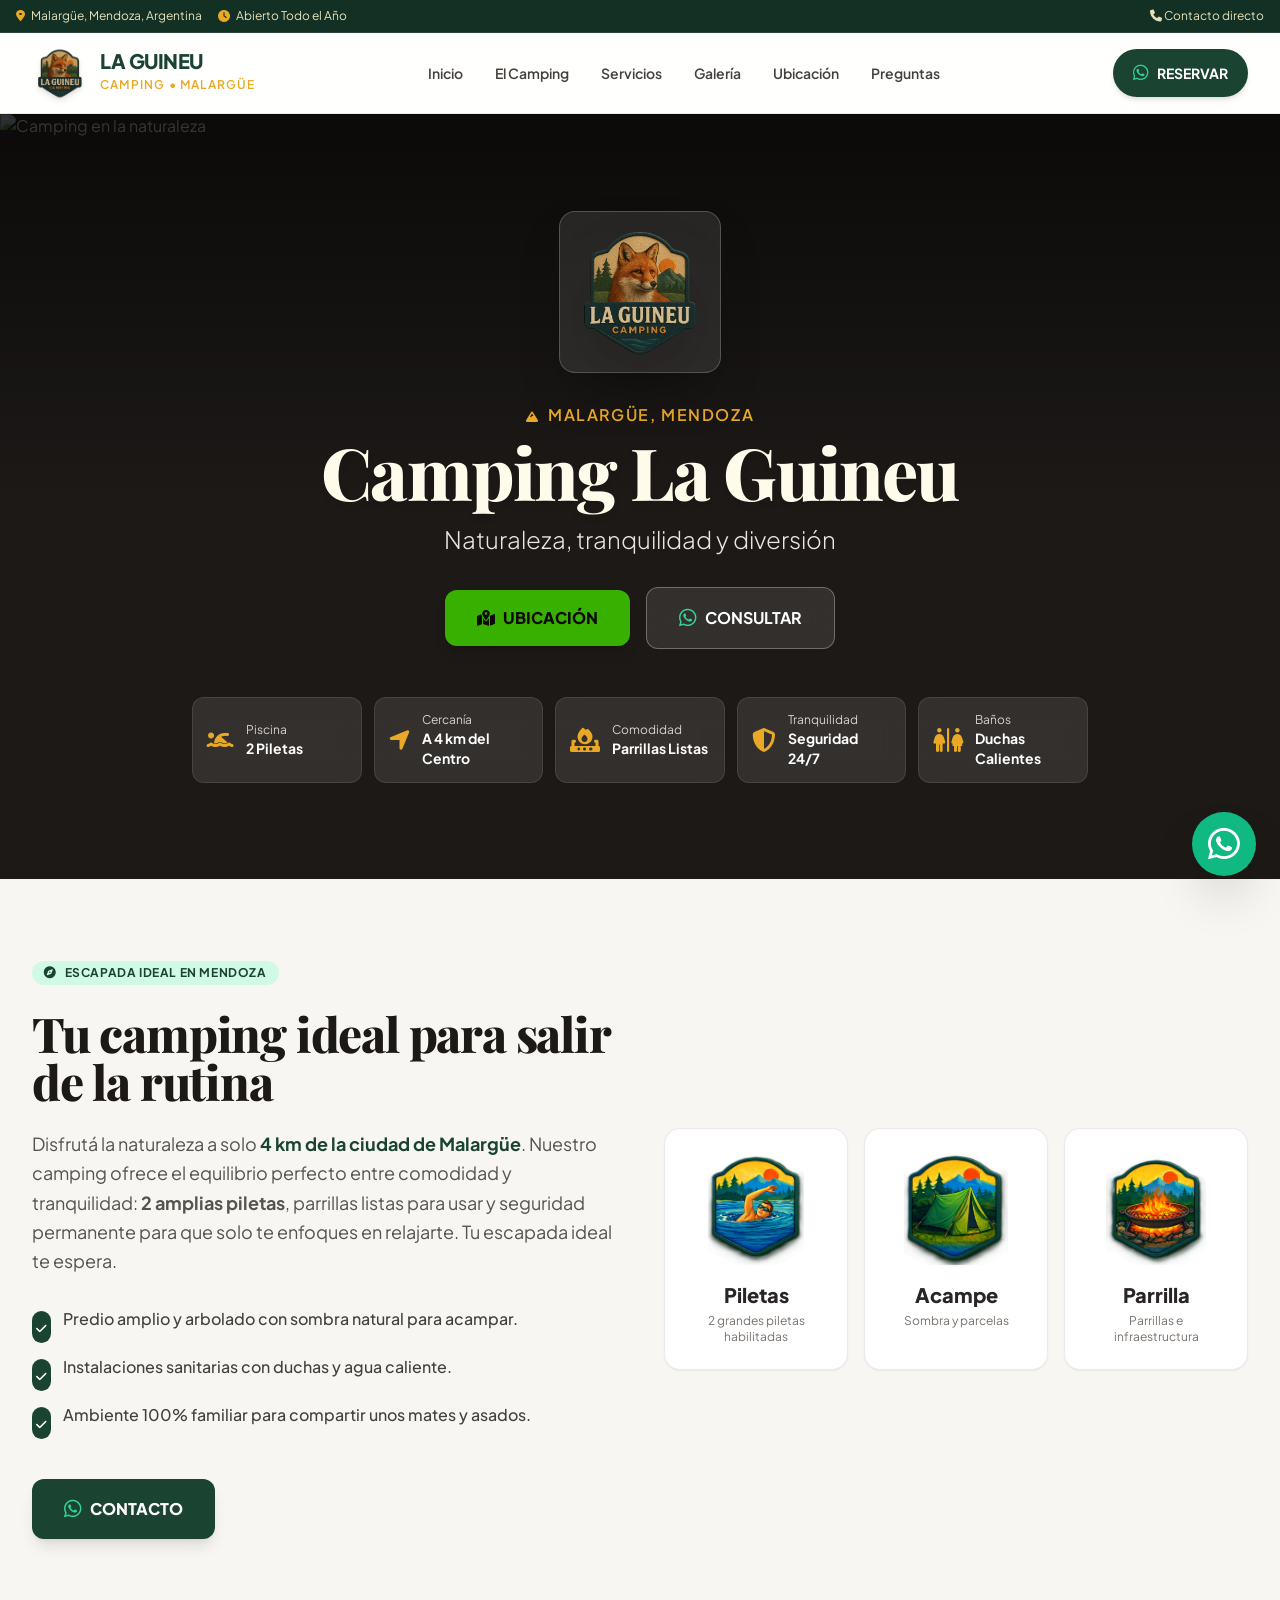
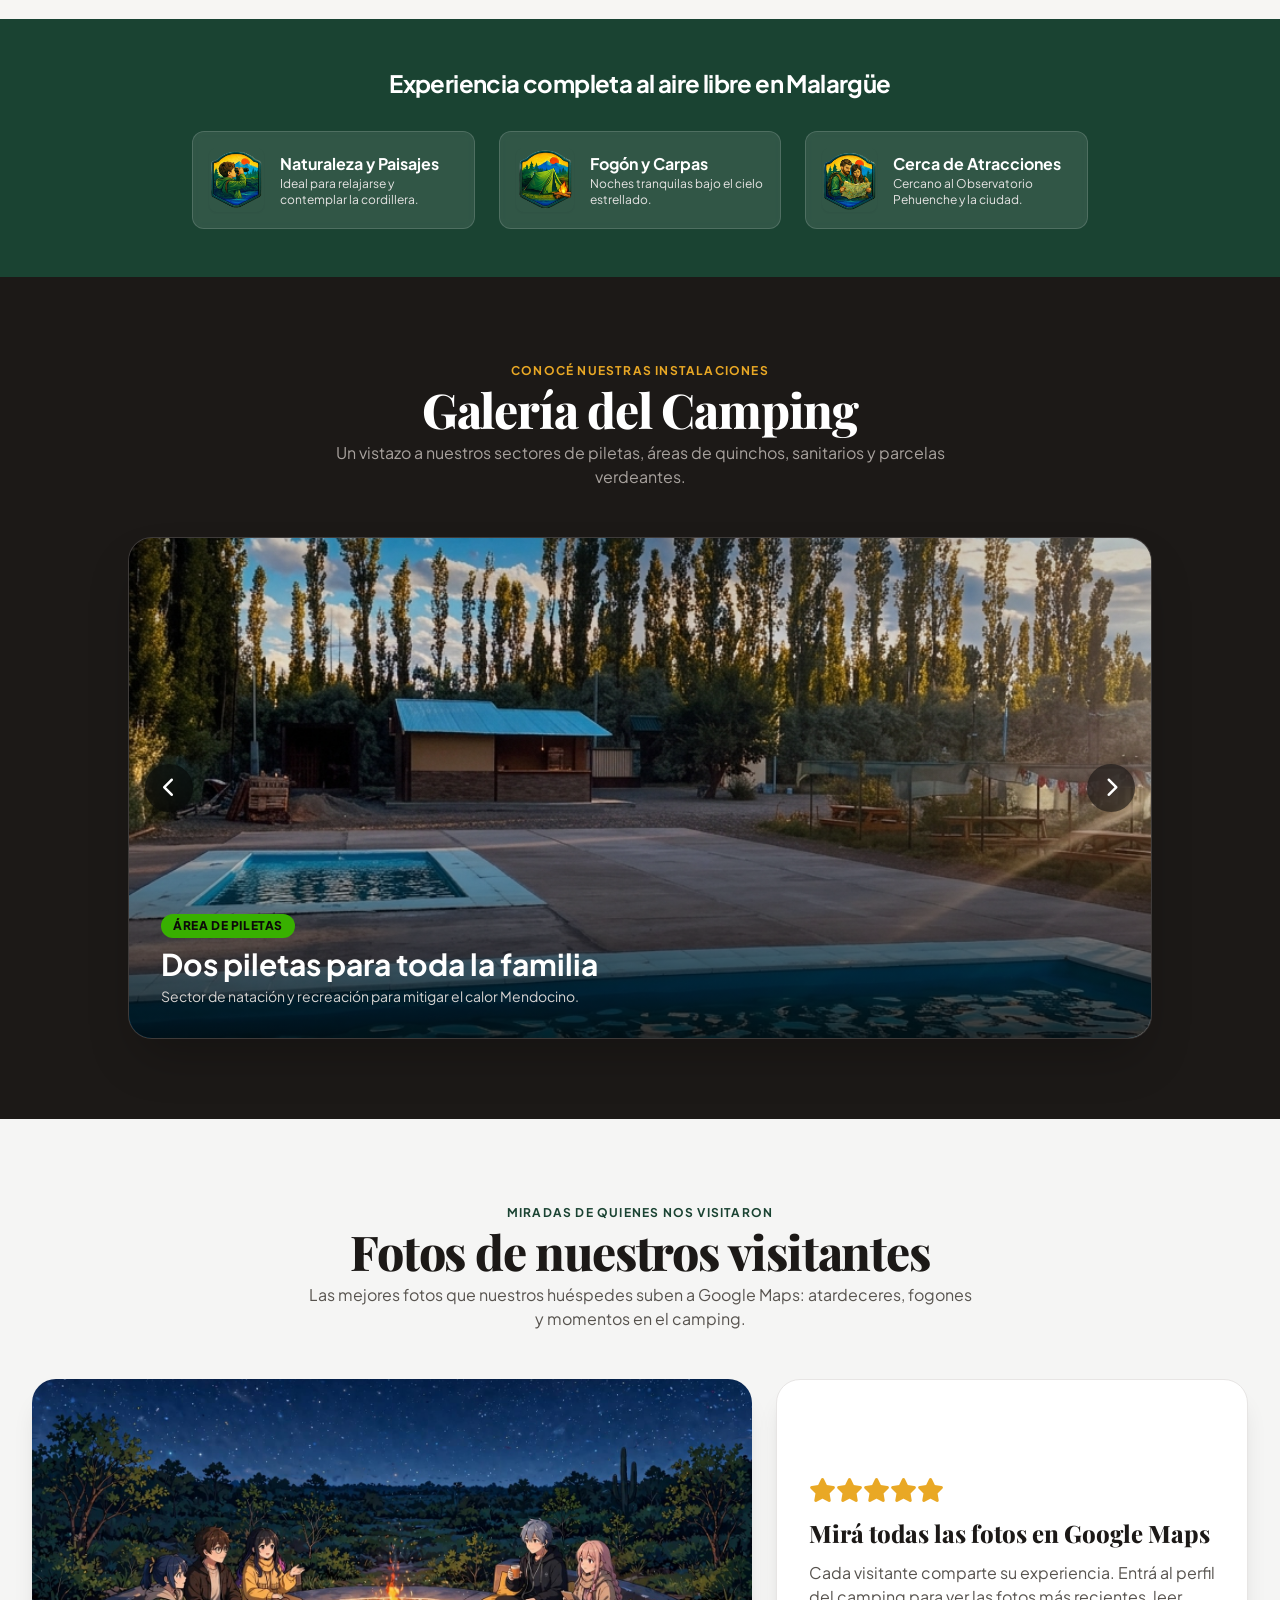
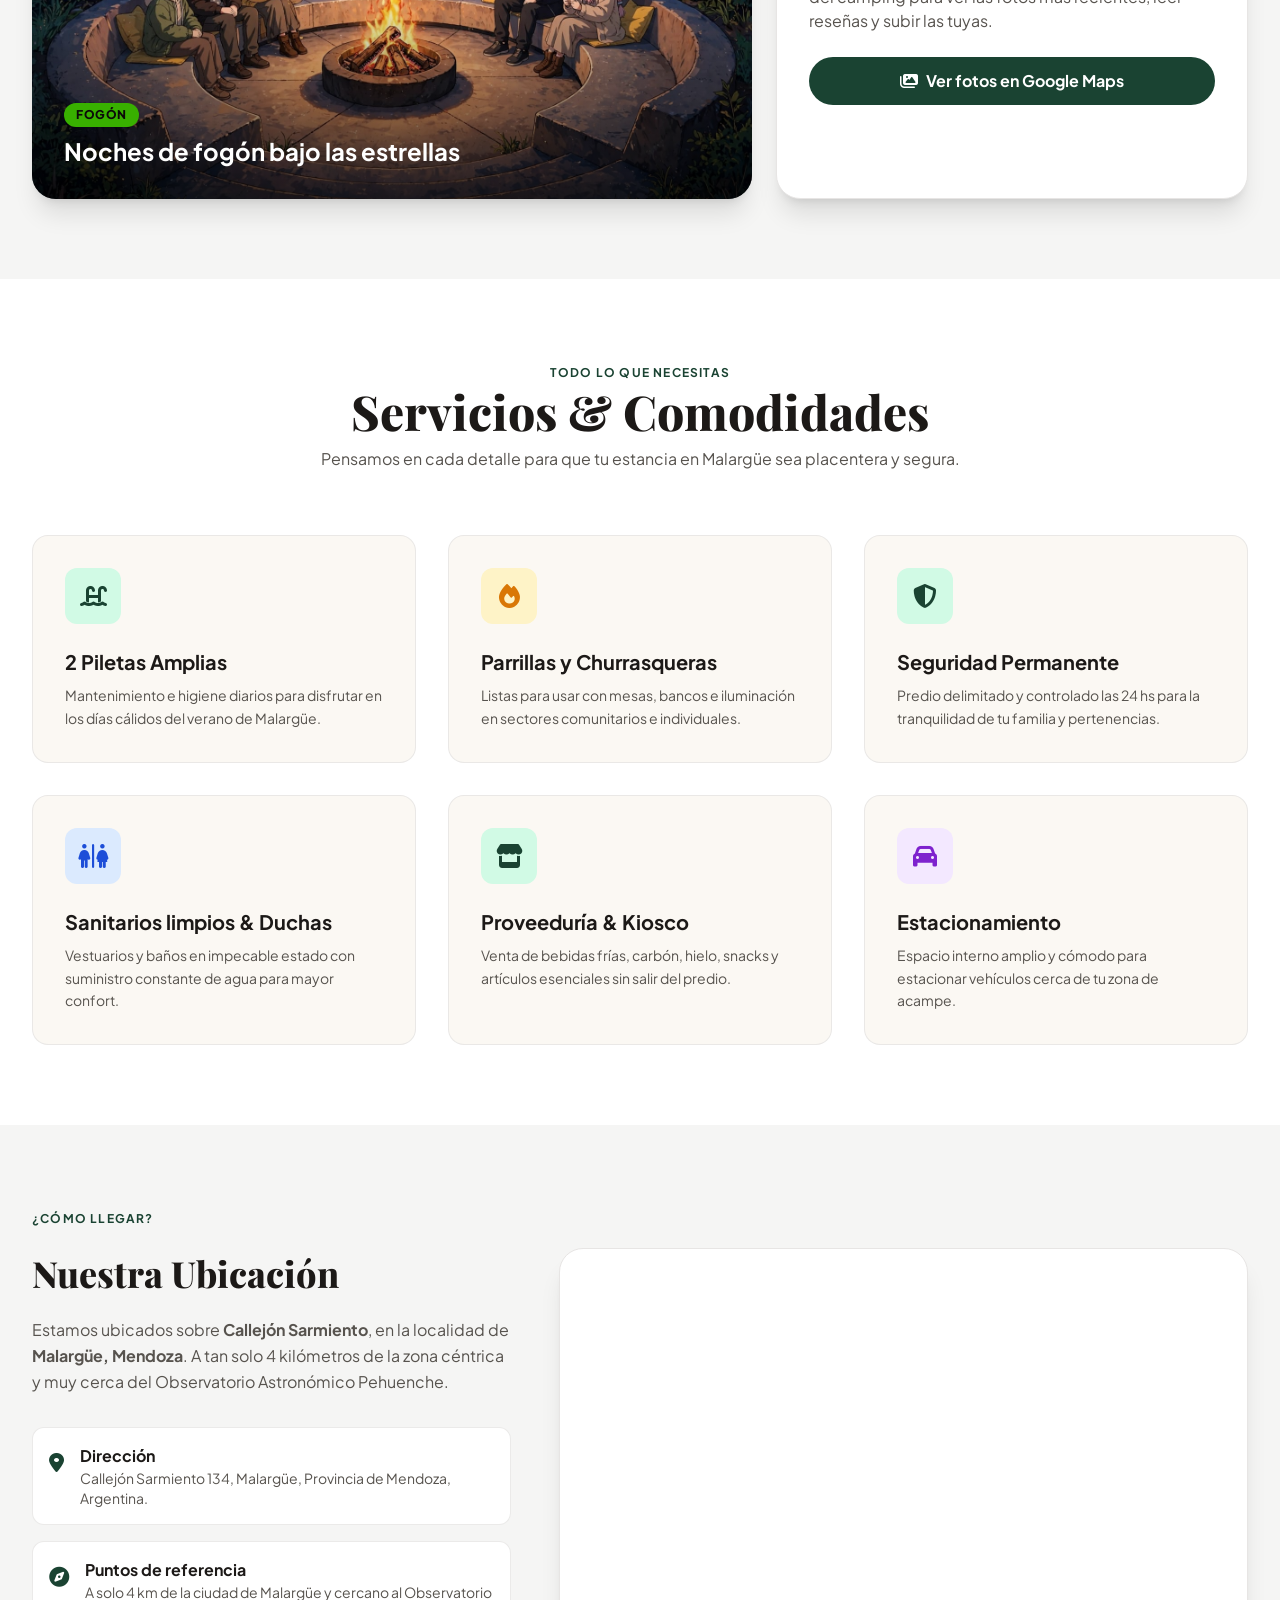
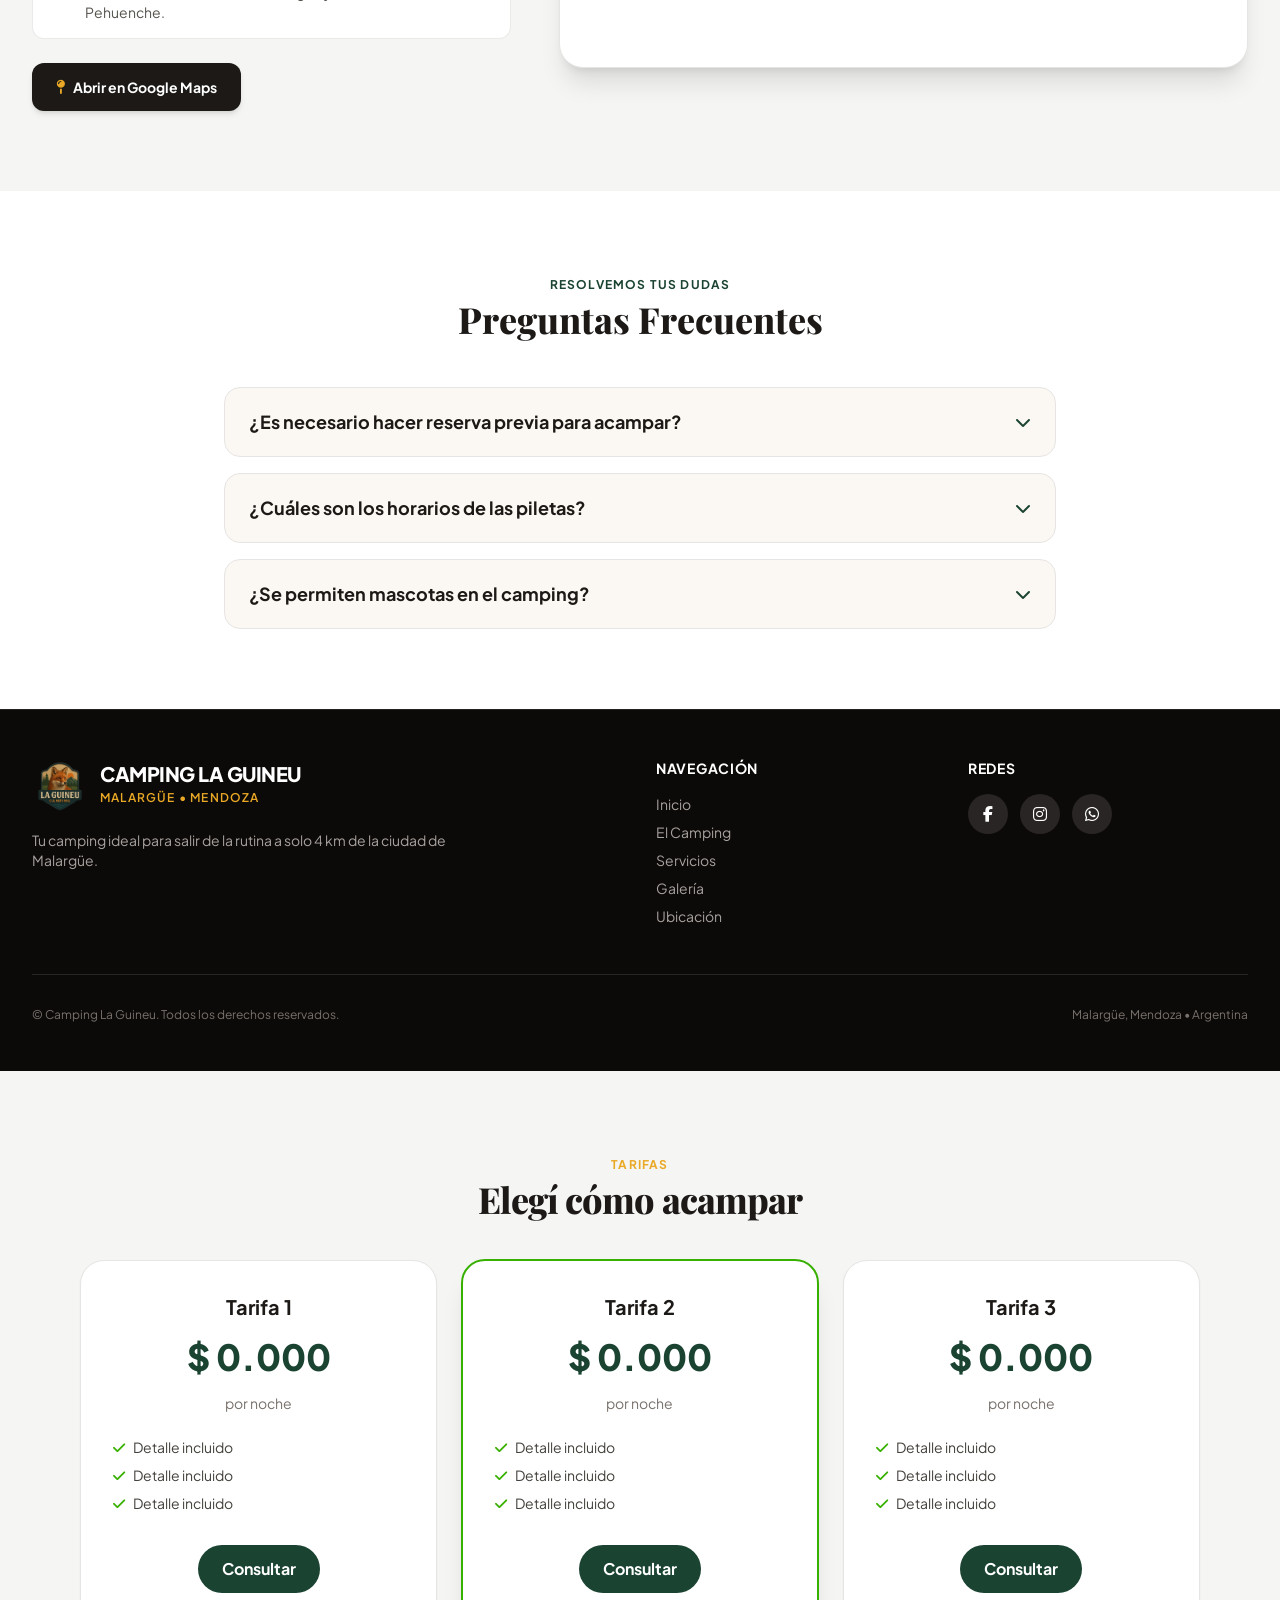
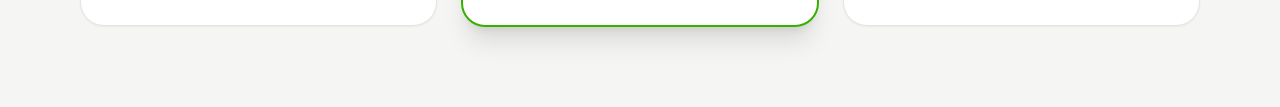
==== commit ad059abd: "Editor: Prueba Seccion Tarifas" ====
--- a/site/index.html
+++ b/site/index.html
@@ -1,793 +1,63 @@
 <!DOCTYPE html>
 <html lang="es" class="scroll-smooth">
-
 <head>
-  <meta charset="UTF-8">
-  <meta name="viewport" content="width=device-width, initial-scale=1.0">
-  <title>Camping La Guineu - Malargüe, Mendoza | Naturaleza, tranquilidad y diversión</title>
-
-  <!-- Tailwind CSS CDN -->
-  <script src="vendor/tailwind-3.4.17.js"></script>
-
-  <link rel="stylesheet" href="Src/laguineu.css">
-
-  <!-- FontAwesome Icons CDN -->
-  <link rel="stylesheet" href="https://cdnjs.cloudflare.com/ajax/libs/font-awesome/6.4.0/css/all.min.css" integrity="sha384-iw3OoTErCYJJB9mCa8LNS2hbsQ7M3C0EpIsO/H5+EGAkPGc6rk+V8i04oW/K5xq0" crossorigin="anonymous" referrerpolicy="no-referrer">
-
-  <!-- Google Fonts -->
-  <link rel="preconnect" href="https://fonts.googleapis.com">
-  <link rel="preconnect" href="https://fonts.gstatic.com" crossorigin>
-  <link
-    href="https://fonts.googleapis.com/css2?family=Playfair+Display:wght@700&family=Plus+Jakarta+Sans:wght@400;500;600;700;800&display=swap"
-    rel="stylesheet">
-
-  <script src="Src/tw-config.js"></script>
+<meta charset="UTF-8">
+<meta name="viewport" content="width=device-width, initial-scale=1.0">
+<title>Camping La Guineu - Malargüe, Mendoza | Naturaleza, tranquilidad y diversión</title>
+<script src="vendor/tailwind-3.4.17.js"></script>
+<link rel="stylesheet" href="Src/laguineu.css">
+<link rel="stylesheet" href="https://cdnjs.cloudflare.com/ajax/libs/font-awesome/6.4.0/css/all.min.css" integrity="sha384-iw3OoTErCYJJB9mCa8LNS2hbsQ7M3C0EpIsO/H5+EGAkPGc6rk+V8i04oW/K5xq0" crossorigin="anonymous" referrerpolicy="no-referrer">
+<link rel="stylesheet" href="https://fonts.googleapis.com/css2?family=Plus+Jakarta+Sans:wght@400;500;600;700;800&family=Playfair+Display:wght@400;700&display=swap">
+<script src="Src/tw-config.js"></script>
+<style>.cr-track{scrollbar-width:none}.cr-track::-webkit-scrollbar{display:none}</style>
 </head>
-
 <body class="bg-brand-sand text-stone-800 font-sans antialiased selection:bg-brand-accent selection:text-white">
-
-  <!-- TOP BAR -->
-  <div class="bg-brand-darkgreen text-amber-100/90 text-xs py-2 px-4 border-b border-white/10">
-    <div class="max-w-7xl mx-auto flex justify-between items-center">
-      <div class="flex items-center gap-4">
-        <span class="flex items-center gap-1.5"><i class="fa-solid fa-location-dot text-brand-gold"></i> Malargüe,
-          Mendoza, Argentina</span>
-        <span class="hidden sm:flex items-center gap-1.5"><i class="fa-solid fa-clock text-brand-gold"></i> Abierto Todo
-          el Año</span>
-      </div>
-      <div class="flex items-center gap-3">
-        <a href="https://wa.me/5492604321990" target="_blank" class="hover:text-white transition-colors"><i
-            class="fa-solid fa-phone"></i> Contacto directo</a>
-      </div>
-    </div>
-  </div>
-
-  <!-- HEADER / NAVBAR -->
-  <header
-    class="sticky top-0 z-40 bg-white/90 backdrop-blur-md border-b border-stone-200/80 shadow-sm transition-all duration-300">
-    <div class="max-w-7xl mx-auto px-4 sm:px-6 lg:px-8">
-      <div class="flex items-center justify-between h-20">
-
-        <!-- BRAND LOGO -->
-        <a href="#" class="flex items-center gap-3 group">
-          <img src="Public/Images/logoguineu.png" alt="Camping La Guineu Logo"
-            class="h-14 w-auto drop-shadow-md transition-transform group-hover:scale-105 duration-300">
-          <div>
-            <span class="block text-xl font-extrabold text-brand-green tracking-tight leading-none">LA GUINEU</span>
-            <span class="text-xs font-semibold uppercase tracking-widest text-brand-gold">Camping • Malargüe</span>
-          </div>
-        </a>
-
-        <!-- DESKTOP MENU -->
-        <nav class="hidden md:flex items-center gap-8 text-sm font-semibold text-stone-700">
-          <a href="#inicio" class="hover:text-brand-green transition-colors py-1">Inicio</a>
-          <a href="#nosotros" class="hover:text-brand-green transition-colors py-1">El Camping</a>
-          <a href="#servicios" class="hover:text-brand-green transition-colors py-1">Servicios</a>
-          <a href="#galeria" class="hover:text-brand-green transition-colors py-1">Galería</a>
-          <a href="#ubicacion" class="hover:text-brand-green transition-colors py-1">Ubicación</a>
-          <a href="#faq" class="hover:text-brand-green transition-colors py-1">Preguntas</a>
-        </nav>
-
-        <!-- CTA BUTTON -->
-        <div class="hidden sm:flex items-center gap-3">
-          <a href="https://wa.me/5492604321990?text=Hola!%20Quisiera%20consultar%20disponibilidad%20para%20reservar%20en%20Camping%20La%20Guineu"
-            target="_blank"
-            class="inline-flex items-center gap-2 bg-brand-green hover:bg-brand-darkgreen text-white font-bold px-5 py-2.5 rounded-full shadow-md hover:shadow-lg transition-all duration-300 text-sm">
-            <i class="fa-brands fa-whatsapp text-lg text-emerald-400"></i>
-            <span>RESERVAR</span>
-          </a>
-        </div>
-
-        <!-- MOBILE MENU BUTTON -->
-        <button id="mobile-menu-btn" class="md:hidden text-stone-700 hover:text-brand-green p-2 focus:outline-none"
-          aria-label="Abrir menú">
-          <i class="fa-solid fa-bars text-2xl"></i>
-        </button>
-      </div>
-    </div>
-
-    <!-- MOBILE NAVIGATION MENU -->
-    <div id="mobile-menu" class="hidden md:hidden bg-white border-b border-stone-200 px-4 pt-2 pb-6 space-y-3">
-      <a href="#inicio"
-        class="block py-2 text-stone-700 font-medium hover:text-brand-green border-b border-stone-100">Inicio</a>
-      <a href="#nosotros"
-        class="block py-2 text-stone-700 font-medium hover:text-brand-green border-b border-stone-100">El Camping</a>
-      <a href="#servicios"
-        class="block py-2 text-stone-700 font-medium hover:text-brand-green border-b border-stone-100">Servicios</a>
-      <a href="#galeria"
-        class="block py-2 text-stone-700 font-medium hover:text-brand-green border-b border-stone-100">Galería</a>
-      <a href="#ubicacion"
-        class="block py-2 text-stone-700 font-medium hover:text-brand-green border-b border-stone-100">Ubicación</a>
-      <a href="#faq"
-        class="block py-2 text-stone-700 font-medium hover:text-brand-green border-b border-stone-100">Preguntas
-        Frecuentes</a>
-      <a href="https://wa.me/5492604321990?text=Hola!%20Quisiera%20consultar%20disponibilidad%20para%20reservar"
-        target="_blank"
-        class="flex items-center justify-center gap-2 w-full bg-brand-green text-white font-bold py-3 rounded-xl shadow-sm mt-4">
-        <i class="fa-brands fa-whatsapp text-xl"></i>
-        <span>Consultar por WhatsApp</span>
-      </a>
-    </div>
-  </header>
-
-  <!-- HERO SECTION -->
-  <section id="inicio"
-    class="relative min-h-[85vh] flex items-center justify-center overflow-hidden bg-stone-900 text-white">
-    <div class="absolute inset-0 z-0">
-      <img src="https://images.unsplash.com/photo-1504280390367-361c6d9f38f4?auto=format&fit=crop&q=80&w=2000"
-        alt="Camping en la naturaleza" class="w-full h-full object-cover object-center opacity-45">
-      <div class="absolute inset-0 bg-gradient-to-t from-stone-900 via-stone-900/40 to-black/60"></div>
-    </div>
-
-    <div class="relative z-10 max-w-5xl mx-auto px-4 text-center py-20">
-
-      <!-- Logo Badge Hero -->
-      <div class="inline-block mb-6 p-2 bg-white/10 backdrop-blur-md rounded-2xl border border-white/20 shadow-2xl">
-        <img src="Public/Images/logoguineu.png" alt="Zorro Logo Camping La Guineu"
-          class="h-28 sm:h-36 w-auto mx-auto drop-shadow-2xl">
-      </div>
-
-      <span class="block text-brand-gold font-semibold uppercase tracking-widest text-sm sm:text-base mb-2">
-        <i class="fa-solid fa-mountain text-xs mr-1"></i> Malargüe, Mendoza
-      </span>
-
-      <h1
-        class="text-4xl sm:text-6xl md:text-7xl font-extrabold tracking-tight mb-4 font-serif text-amber-50 drop-shadow-md">
+<div class="bg-brand-darkgreen text-amber-100/90 text-xs py-2 px-4 border-b border-white/10"><div class="max-w-7xl mx-auto flex justify-between items-center"><div class="flex items-center gap-4"><span class="flex items-center gap-1.5"><i class="fa-solid fa-location-dot text-brand-gold"></i> Malargüe,
+          Mendoza, Argentina</span><span class="hidden sm:flex items-center gap-1.5"><i class="fa-solid fa-clock text-brand-gold"></i> Abierto Todo
+          el Año</span></div><div class="flex items-center gap-3"><a href="https://wa.me/5492604321990" target="_blank" class="hover:text-white transition-colors"><i class="fa-solid fa-phone"></i> Contacto directo</a></div></div></div><!-- HEADER / NAVBAR --><header class="sticky top-0 z-40 bg-white/90 backdrop-blur-md border-b border-stone-200/80 shadow-sm transition-all duration-300"><div class="max-w-7xl mx-auto px-4 sm:px-6 lg:px-8"><div class="flex items-center justify-between h-20"><!-- BRAND LOGO --><a href="#" class="flex items-center gap-3 group"><img src="Public/Images/logoguineu.png" alt="Camping La Guineu Logo" class="h-14 w-auto drop-shadow-md transition-transform group-hover:scale-105 duration-300"/><div><span class="block text-xl font-extrabold text-brand-green tracking-tight leading-none">LA GUINEU</span><span class="text-xs font-semibold uppercase tracking-widest text-brand-gold">Camping • Malargüe</span></div></a><!-- DESKTOP MENU --><nav class="hidden md:flex items-center gap-8 text-sm font-semibold text-stone-700"><a href="#inicio" class="hover:text-brand-green transition-colors py-1">Inicio</a><a href="#nosotros" class="hover:text-brand-green transition-colors py-1">El Camping</a><a href="#servicios" class="hover:text-brand-green transition-colors py-1">Servicios</a><a href="#galeria" class="hover:text-brand-green transition-colors py-1">Galería</a><a href="#ubicacion" class="hover:text-brand-green transition-colors py-1">Ubicación</a><a href="#faq" class="hover:text-brand-green transition-colors py-1">Preguntas</a></nav><!-- CTA BUTTON --><div class="hidden sm:flex items-center gap-3"><a href="https://wa.me/5492604321990?text=Hola!%20Quisiera%20consultar%20disponibilidad%20para%20reservar%20en%20Camping%20La%20Guineu" target="_blank" class="inline-flex items-center gap-2 bg-brand-green hover:bg-brand-darkgreen text-white font-bold px-5 py-2.5 rounded-full shadow-md hover:shadow-lg transition-all duration-300 text-sm"><i class="fa-brands fa-whatsapp text-lg text-emerald-400"></i><span>RESERVAR</span></a></div><!-- MOBILE MENU BUTTON --><button id="mobile-menu-btn" aria-label="Abrir menú" class="md:hidden text-stone-700 hover:text-brand-green p-2 focus:outline-none"><i class="fa-solid fa-bars text-2xl"></i></button></div></div><!-- MOBILE NAVIGATION MENU --><div id="mobile-menu" class="hidden md:hidden bg-white border-b border-stone-200 px-4 pt-2 pb-6 space-y-3"><a href="#inicio" class="block py-2 text-stone-700 font-medium hover:text-brand-green border-b border-stone-100">Inicio</a><a href="#nosotros" class="block py-2 text-stone-700 font-medium hover:text-brand-green border-b border-stone-100">El Camping</a><a href="#servicios" class="block py-2 text-stone-700 font-medium hover:text-brand-green border-b border-stone-100">Servicios</a><a href="#galeria" class="block py-2 text-stone-700 font-medium hover:text-brand-green border-b border-stone-100">Galería</a><a href="#ubicacion" class="block py-2 text-stone-700 font-medium hover:text-brand-green border-b border-stone-100">Ubicación</a><a href="#faq" class="block py-2 text-stone-700 font-medium hover:text-brand-green border-b border-stone-100">Preguntas
+        Frecuentes</a><a href="https://wa.me/5492604321990?text=Hola!%20Quisiera%20consultar%20disponibilidad%20para%20reservar" target="_blank" class="flex items-center justify-center gap-2 w-full bg-brand-green text-white font-bold py-3 rounded-xl shadow-sm mt-4"><i class="fa-brands fa-whatsapp text-xl"></i><span>Consultar por WhatsApp</span></a></div></header><!-- HERO SECTION --><section id="inicio" class="relative min-h-[85vh] flex items-center justify-center overflow-hidden bg-stone-900 text-white"><div class="absolute inset-0 z-0"><img src="https://images.unsplash.com/photo-1504280390367-361c6d9f38f4?auto=format&amp;fit=crop&amp;q=80&amp;w=2000" alt="Camping en la naturaleza" class="w-full h-full object-cover object-center opacity-45"/><div class="absolute inset-0 bg-gradient-to-t from-stone-900 via-stone-900/40 to-black/60"></div></div><div class="relative z-10 max-w-5xl mx-auto px-4 text-center py-20"><!-- Logo Badge Hero --><div class="inline-block mb-6 p-2 bg-white/10 backdrop-blur-md rounded-2xl border border-white/20 shadow-2xl"><img src="Public/Images/logoguineu.png" alt="Zorro Logo Camping La Guineu" class="h-28 sm:h-36 w-auto mx-auto drop-shadow-2xl"/></div><span class="block text-brand-gold font-semibold uppercase tracking-widest text-sm sm:text-base mb-2"><i class="fa-solid fa-mountain text-xs mr-1"></i> Malargüe, Mendoza
+      </span><h1 class="text-4xl sm:text-6xl md:text-7xl font-extrabold tracking-tight mb-4 font-serif text-amber-50 drop-shadow-md">
         Camping La Guineu
-      </h1>
-
-      <p class="text-xl sm:text-2xl text-stone-200 font-light max-w-2xl mx-auto mb-8 leading-relaxed">
+      </h1><p class="text-xl sm:text-2xl text-stone-200 font-light max-w-2xl mx-auto mb-8 leading-relaxed">
         Naturaleza, tranquilidad y diversión
-      </p>
-
-      <div class="flex flex-col sm:flex-row items-center justify-center gap-4 max-w-md mx-auto">
-        <a href="#ubicacion"
-          class="w-full sm:w-auto inline-flex items-center justify-center gap-2 bg-brand-accent hover:bg-emerald-600 text-stone-950 font-extrabold px-8 py-4 rounded-xl shadow-lg hover:shadow-xl transition-all duration-300 text-base">
-          <i class="fa-solid fa-map-location-dot"></i>
-          <span>UBICACIÓN</span>
-        </a>
-        <a href="https://wa.me/5492604321990?text=Hola!%20Quiero%20mas%20informacion" target="_blank"
-          class="w-full sm:w-auto inline-flex items-center justify-center gap-2 bg-white/10 hover:bg-white/20 backdrop-blur-md text-white border border-white/30 font-bold px-8 py-4 rounded-xl transition-all duration-300 text-base">
-          <i class="fa-brands fa-whatsapp text-emerald-400 text-xl"></i>
-          <span>CONSULTAR</span>
-        </a>
-      </div>
-
-      <!-- Quick Info Cards -->
-      <div class="grid grid-cols-2 md:grid-cols-5 gap-3 mt-12 max-w-4xl mx-auto text-left">
-        <div class="bg-white/10 backdrop-blur-md p-3.5 rounded-xl border border-white/10 flex items-center gap-3">
-          <i class="fa-solid fa-person-swimming text-brand-gold text-2xl"></i>
-          <div>
-            <p class="text-xs text-stone-300">Piscina</p>
-            <p class="text-sm font-bold text-white">2 Piletas</p>
-          </div>
-        </div>
-        <div class="bg-white/10 backdrop-blur-md p-3.5 rounded-xl border border-white/10 flex items-center gap-3">
-          <i class="fa-solid fa-location-arrow text-brand-gold text-2xl"></i>
-          <div>
-            <p class="text-xs text-stone-300">Cercanía</p>
-            <p class="text-sm font-bold text-white">A 4 km del Centro</p>
-          </div>
-        </div>
-        <div class="bg-white/10 backdrop-blur-md p-3.5 rounded-xl border border-white/10 flex items-center gap-3">
-          <i class="fa-solid fa-fire-burner text-brand-gold text-2xl"></i>
-          <div>
-            <p class="text-xs text-stone-300">Comodidad</p>
-            <p class="text-sm font-bold text-white">Parrillas Listas</p>
-          </div>
-        </div>
-        <div class="bg-white/10 backdrop-blur-md p-3.5 rounded-xl border border-white/10 flex items-center gap-3">
-          <i class="fa-solid fa-shield-halved text-brand-gold text-2xl"></i>
-          <div>
-            <p class="text-xs text-stone-300">Tranquilidad</p>
-            <p class="text-sm font-bold text-white">Seguridad 24/7</p>
-          </div>
-        </div>
-        <div class="bg-white/10 backdrop-blur-md p-3.5 rounded-xl border border-white/10 flex items-center gap-3">
-          <i class="fa-solid fa-restroom text-brand-gold text-2xl"></i>
-          <div>
-            <p class="text-xs text-stone-300">Baños</p>
-            <p class="text-sm font-bold text-white">Duchas Calientes </p>
-          </div>
-        </div>
-      </div>
-
-    </div>
-  </section>
-
-  <!-- BIENVENIDA / NOSOTROS SECTION -->
-  <section id="nosotros" class="py-20 bg-stone-100/60 relative overflow-hidden">
-    <div class="max-w-7xl mx-auto px-4 sm:px-6 lg:px-8">
-      <div class="grid grid-cols-1 lg:grid-cols-12 gap-12 items-center">
-
-        <!-- Text Content -->
-        <div class="lg:col-span-6 space-y-6">
-          <div
-            class="inline-flex items-center gap-2 px-3 py-1 bg-emerald-100 text-brand-green rounded-full text-xs font-bold uppercase tracking-wider">
-            <i class="fa-solid fa-compass"></i> Escapada ideal en Mendoza
-          </div>
-
-          <h2 class="text-3xl sm:text-5xl font-extrabold text-stone-900 tracking-tight leading-tight font-serif">
+      </p><div class="flex flex-col sm:flex-row items-center justify-center gap-4 max-w-md mx-auto"><a href="#ubicacion" class="w-full sm:w-auto inline-flex items-center justify-center gap-2 bg-brand-accent hover:bg-emerald-600 text-stone-950 font-extrabold px-8 py-4 rounded-xl shadow-lg hover:shadow-xl transition-all duration-300 text-base"><i class="fa-solid fa-map-location-dot"></i><span>UBICACIÓN</span></a><a href="https://wa.me/5492604321990?text=Hola!%20Quiero%20mas%20informacion" target="_blank" class="w-full sm:w-auto inline-flex items-center justify-center gap-2 bg-white/10 hover:bg-white/20 backdrop-blur-md text-white border border-white/30 font-bold px-8 py-4 rounded-xl transition-all duration-300 text-base"><i class="fa-brands fa-whatsapp text-emerald-400 text-xl"></i><span>CONSULTAR</span></a></div><!-- Quick Info Cards --><div class="grid grid-cols-2 md:grid-cols-5 gap-3 mt-12 max-w-4xl mx-auto text-left"><div class="bg-white/10 backdrop-blur-md p-3.5 rounded-xl border border-white/10 flex items-center gap-3"><i class="fa-solid fa-person-swimming text-brand-gold text-2xl"></i><div><p class="text-xs text-stone-300">Piscina</p><p class="text-sm font-bold text-white">2 Piletas</p></div></div><div class="bg-white/10 backdrop-blur-md p-3.5 rounded-xl border border-white/10 flex items-center gap-3"><i class="fa-solid fa-location-arrow text-brand-gold text-2xl"></i><div><p class="text-xs text-stone-300">Cercanía</p><p class="text-sm font-bold text-white">A 4 km del Centro</p></div></div><div class="bg-white/10 backdrop-blur-md p-3.5 rounded-xl border border-white/10 flex items-center gap-3"><i class="fa-solid fa-fire-burner text-brand-gold text-2xl"></i><div><p class="text-xs text-stone-300">Comodidad</p><p class="text-sm font-bold text-white">Parrillas Listas</p></div></div><div class="bg-white/10 backdrop-blur-md p-3.5 rounded-xl border border-white/10 flex items-center gap-3"><i class="fa-solid fa-shield-halved text-brand-gold text-2xl"></i><div><p class="text-xs text-stone-300">Tranquilidad</p><p class="text-sm font-bold text-white">Seguridad 24/7</p></div></div><div class="bg-white/10 backdrop-blur-md p-3.5 rounded-xl border border-white/10 flex items-center gap-3"><i class="fa-solid fa-restroom text-brand-gold text-2xl"></i><div><p class="text-xs text-stone-300">Baños</p><p class="text-sm font-bold text-white">Duchas Calientes </p></div></div></div></div></section><!-- BIENVENIDA / NOSOTROS SECTION --><section id="nosotros" class="py-20 bg-stone-100/60 relative overflow-hidden"><div class="max-w-7xl mx-auto px-4 sm:px-6 lg:px-8"><div class="grid grid-cols-1 lg:grid-cols-12 gap-12 items-center"><!-- Text Content --><div class="lg:col-span-6 space-y-6"><div class="inline-flex items-center gap-2 px-3 py-1 bg-emerald-100 text-brand-green rounded-full text-xs font-bold uppercase tracking-wider"><i class="fa-solid fa-compass"></i> Escapada ideal en Mendoza
+          </div><h2 class="text-3xl sm:text-5xl font-extrabold text-stone-900 tracking-tight leading-tight font-serif">
             Tu camping ideal para salir de la rutina
-          </h2>
-
-          <p class="text-lg text-stone-600 leading-relaxed">
+          </h2><p class="text-lg text-stone-600 leading-relaxed">
             Disfrutá la naturaleza a solo <strong class="text-brand-green">4 km de la ciudad de Malargüe</strong>.
             Nuestro camping ofrece el equilibrio perfecto entre comodidad y tranquilidad: <strong>2 amplias
               piletas</strong>, parrillas listas para usar y seguridad permanente para que solo te enfoques en
             relajarte. Tu escapada ideal te espera.
-          </p>
-
-          <!-- Highlights List -->
-          <div class="space-y-3 pt-2">
-            <div class="flex items-start gap-3">
-              <div class="bg-brand-green text-white p-1 rounded-full mt-1">
-                <i class="fa-solid fa-check text-xs"></i>
-              </div>
-              <p class="text-stone-700 font-medium">Predio amplio y arbolado con sombra natural para acampar.</p>
-            </div>
-            <div class="flex items-start gap-3">
-              <div class="bg-brand-green text-white p-1 rounded-full mt-1">
-                <i class="fa-solid fa-check text-xs"></i>
-              </div>
-              <p class="text-stone-700 font-medium">Instalaciones sanitarias con duchas y agua caliente.</p>
-            </div>
-            <div class="flex items-start gap-3">
-              <div class="bg-brand-green text-white p-1 rounded-full mt-1">
-                <i class="fa-solid fa-check text-xs"></i>
-              </div>
-              <p class="text-stone-700 font-medium">Ambiente 100% familiar para compartir unos mates y asados.</p>
-            </div>
-          </div>
-
-          <div class="pt-4">
-            <a href="https://wa.me/5492604321990?text=Hola!%20Quiero%20contactarme%20con%20el%20camping" target="_blank"
-              class="inline-flex items-center gap-2 bg-brand-green hover:bg-brand-darkgreen text-white font-extrabold px-8 py-4 rounded-xl shadow-lg transition-all duration-300">
-              <i class="fa-brands fa-whatsapp text-xl text-emerald-400"></i>
-              <span>CONTACTO</span>
-            </a>
-          </div>
-        </div>
-
-        <!-- Badges Grid -->
-        <div class="lg:col-span-6 grid grid-cols-1 sm:grid-cols-3 gap-4">
-
-          <!-- Badge 1: Piletas -->
-          <div
-            class="bg-white p-6 rounded-2xl shadow-sm border border-stone-200/80 text-center flex flex-col items-center hover:shadow-md transition-shadow">
-            <div class="w-28 h-28 mb-4 flex items-center justify-center">
-              <img src="Public/Images/iconopiscinas.png" alt="Insignia Piletas"
-                class="max-h-full max-w-full object-contain drop-shadow">
-            </div>
-            <h3 class="text-xl font-extrabold text-stone-800">Piletas</h3>
-            <p class="text-xs text-stone-500 mt-1">2 grandes piletas habilitadas</p>
-          </div>
-
-          <!-- Badge 2: Acampe -->
-          <div
-            class="bg-white p-6 rounded-2xl shadow-sm border border-stone-200/80 text-center flex flex-col items-center hover:shadow-md transition-shadow">
-            <div class="w-28 h-28 mb-4 flex items-center justify-center">
-              <img src="Public/Images/iconoacampe.png" alt="Insignia Acampe"
-                class="max-h-full max-w-full object-contain drop-shadow">
-            </div>
-            <h3 class="text-xl font-extrabold text-stone-800">Acampe</h3>
-            <p class="text-xs text-stone-500 mt-1">Sombra y parcelas</p>
-          </div>
-
-          <!-- Badge 3: Parrilla -->
-          <div
-            class="bg-white p-6 rounded-2xl shadow-sm border border-stone-200/80 text-center flex flex-col items-center hover:shadow-md transition-shadow">
-            <div class="w-28 h-28 mb-4 flex items-center justify-center">
-              <img src="Public/Images/iconoparrillas.png" alt="Insignia Parrilla"
-                class="max-h-full max-w-full object-contain drop-shadow">
-            </div>
-            <h3 class="text-xl font-extrabold text-stone-800">Parrilla</h3>
-            <p class="text-xs text-stone-500 mt-1">Parrillas e infraestructura</p>
-          </div>
-
-        </div>
-
-      </div>
-    </div>
-  </section>
-
-  <!-- ILUSTRACIONES ADICIONALES (BADGES TEMÁTICAS) -->
-  <section class="py-12 bg-brand-green text-white">
-    <div class="max-w-7xl mx-auto px-4 sm:px-6 lg:px-8">
-      <div class="text-center mb-8">
-        <h2 class="text-2xl font-bold tracking-tight">Experiencia completa al aire libre en Malargüe </h2>
-      </div>
-
-      <div class="grid grid-cols-1 sm:grid-cols-3 gap-6 max-w-4xl mx-auto">
-
-        <div class="bg-white/10 backdrop-blur-sm p-4 rounded-xl border border-white/15 flex items-center gap-4">
-          <img src="Public/Images/iconopaisajes.png" alt="Observación de naturaleza"
-            class="w-16 h-16 rounded-lg object-cover shadow-sm">
-          <div>
-            <h4 class="font-bold text-white text-base">Naturaleza y Paisajes</h4>
-            <p class="text-xs text-stone-200">Ideal para relajarse y contemplar la cordillera.</p>
-          </div>
-        </div>
-
-        <div class="bg-white/10 backdrop-blur-sm p-4 rounded-xl border border-white/15 flex items-center gap-4">
-          <img src="Public/Images/iconocarpayfogon.png" alt="Acampe y Fogón"
-            class="w-16 h-16 rounded-lg object-cover shadow-sm">
-          <div>
-            <h4 class="font-bold text-white text-base">Fogón y Carpas</h4>
-            <p class="text-xs text-stone-200">Noches tranquilas bajo el cielo estrellado.</p>
-          </div>
-        </div>
-
-        <div class="bg-white/10 backdrop-blur-sm p-4 rounded-xl border border-white/15 flex items-center gap-4">
-          <img src="Public/Images/iconoatracciones.png" alt="Senderismo y Guía"
-            class="w-16 h-16 rounded-lg object-cover shadow-sm">
-          <div>
-            <h4 class="font-bold text-white text-base">Cerca de Atracciones</h4>
-            <p class="text-xs text-stone-200">Cercano al Observatorio Pehuenche y la ciudad.</p>
-          </div>
-        </div>
-
-      </div>
-    </div>
-  </section>
-
-  <!-- CARRUSEL DE IMÁGENES / INSTALACIONES -->
-  <section id="galeria" class="py-20 bg-stone-900 text-white">
-    <div class="max-w-7xl mx-auto px-4 sm:px-6 lg:px-8">
-
-      <div class="text-center mb-12">
-        <span class="text-brand-gold font-bold uppercase tracking-widest text-xs">Conocé nuestras instalaciones</span>
-        <h2 class="text-3xl sm:text-5xl font-extrabold tracking-tight font-serif mt-1">Galería del Camping</h2>
-        <p class="text-stone-400 max-w-2xl mx-auto mt-2 text-sm sm:text-base">Un vistazo a nuestros sectores de piletas,
-          áreas de quinchos, sanitarios y parcelas verdeantes.</p>
-      </div>
-
-      <!-- Carousel Container -->
-      <div
-        class="relative max-w-5xl mx-auto rounded-3xl overflow-hidden shadow-2xl border border-white/10 bg-stone-800">
-
-        <!-- Slides -->
-        <div id="carousel-slides" class="relative h-[350px] sm:h-[500px]">
-
-          <!-- Slide 1 -->
-          <div class="carousel-item absolute inset-0 transition-opacity duration-700 ease-in-out opacity-100 z-10">
-            <img src="Public/Images/Pileta HD.jfif" alt="Piletas del Camping" class="w-full h-full object-cover object-center">
-            <div class="absolute inset-0 bg-gradient-to-t from-black/80 via-transparent to-black/20"></div>
-            <div class="absolute bottom-0 left-0 right-0 p-6 sm:p-8">
-              <span
-                class="bg-brand-accent text-stone-950 font-extrabold text-xs px-3 py-1 rounded-full uppercase tracking-wider mb-2 inline-block">Área
-                de Piletas</span>
-              <h3 class="text-2xl sm:text-3xl font-bold text-white">Dos piletas para toda la familia</h3>
-              <p class="text-stone-300 text-sm mt-1">Sector de natación y recreación para mitigar el calor Mendocino.
-              </p>
-            </div>
-          </div>
-
-          <!-- Slide 2 -->
-
-          
-          <div class="carousel-item absolute inset-0 transition-opacity duration-700 ease-in-out opacity-0 z-0">
-            <!-- Contenedor para las dos imágenes -->
-            <div class="flex h-full w-full">
-
-              <!-- Imagen 1 (Izquierda) - Borde derecho -->
-              <div class="w-1/2 h-full border-r border-black/10">
-                <img src="Public/Images/Mesashdlibres.jfif" alt="Baños Vista 1"
-                  class="w-full h-full object-cover object-center">
-              </div>
-
-              <!-- Imagen 2 (Centro) - Borde derecho -->
-              <div class="w-1/2 h-full border-r border-black/10">
-                <img src="Public/Images/Parrilla.jpeg" alt="Baños Vista 2"
-                  class="w-full h-full object-cover object-center">
-              </div>
-              <div class="absolute inset-0 bg-gradient-to-t from-black/80 via-black/30 to-black/20"></div>
-              <div class="absolute bottom-0 left-0 right-0 p-6 sm:p-8">
-                <span
-                  class="bg-emerald-500 text-white font-extrabold text-xs px-3 py-1 rounded-full uppercase tracking-wider mb-2 inline-block">INFRASTRUCTURA</span>
-                <h3 class="text-2xl sm:text-3xl font-bold text-white">Parrilas e infraestructura</h3>
-                <p class="text-stone-300 text-sm mt-1">Contamos con Parrilas al Aire Libre y Banco con media Sombra </p>
-              </div>
-
-
-            </div>
-          </div>
-
-
-          <!-- Slide 3 - Versión 3 Imágenes (Flex Layout) -->
-          <div class="carousel-item absolute inset-0 transition-opacity duration-700 ease-in-out opacity-0 z-0">
-
-            <!-- Contenedor para las dos imágenes -->
-            <div class="flex h-full w-full">
-
-              <!-- Imagen 1 (Izquierda) - Borde derecho -->
-              <div class="w-1/3 h-full border-r border-black/10">
-                <img src="Public/Images/banios1hd.jfif" alt="Baños Vista 1"
-                  class="w-full h-full object-cover object-center">
-              </div>
-
-              <!-- Imagen 2 (Centro) - Borde derecho -->
-              <div class="w-1/3 h-full border-r border-black/10">
-                <img src="Public/Images/Banios3.jpeg" alt="Baños Vista 2"
-                  class="w-full h-full object-cover object-center">
-              </div>
-
-              <!-- Imagen 3 (Derecha) - Sin borde final -->
-              <div class="w-1/3 h-full">
-                <img src="Public/Images/BaniosHDinodoro.jfif" alt="Baños Vista 3"
-                  class="w-full h-full object-cover object-center">
-              </div>
-
-            </div>
-
-            <!-- Capas superpuestas (Gradiente y Texto) -->
-            <div class="absolute inset-0 bg-gradient-to-t from-black/80 via-black/30 to-black/20"></div>
-            <div class="absolute bottom-0 left-0 right-0 p-6 sm:p-8">
-              <span
-                class="bg-emerald-500 text-white font-extrabold text-xs px-3 py-1 rounded-full uppercase tracking-wider mb-2 inline-block">BAÑOS</span>
-              <h3 class="text-2xl sm:text-3xl font-bold text-white">Amplios Baños</h3>
-              <p class="text-stone-300 text-sm mt-1">Nuestros Baños ofrecen Duchas calientes y Comodidad </p>
-            </div>
-          </div>
-
-          <!-- Slide 4 -->
-          <div class="carousel-item absolute inset-0 transition-opacity duration-700 ease-in-out opacity-0 z-0">
-            <img src="Public/Images/carpa1.jpg"
-              alt="Arboleda del Camping" class="w-full h-full object-cover">
-            <div class="absolute inset-0 bg-gradient-to-t from-black/80 via-transparent to-black/20"></div>
-            <div class="absolute bottom-0 left-0 right-0 p-6 sm:p-8">
-              <span
-                class="bg-emerald-500 text-white font-extrabold text-xs px-3 py-1 rounded-full uppercase tracking-wider mb-2 inline-block">CARPAS</span>
-              <h3 class="text-2xl sm:text-3xl font-bold text-white">Sector de Carpas</h3>
-              <p class="text-stone-300 text-sm mt-1">Espacio verde listo para que Acampes.</p>
-            </div>
-          </div>
-
-          <!-- Slide 5 -->
-          <div class="carousel-item absolute inset-0 transition-opacity duration-700 ease-in-out opacity-0 z-0">
-            <img src="Public/Images/PuertaCamping.jfif" alt="Espacio Verde"
-              class="w-full h-full object-cover object-center">
-            <div class="absolute inset-0 bg-gradient-to-t from-black/80 via-transparent to-black/20"></div>
-            <div class="absolute bottom-0 left-0 right-0 p-6 sm:p-8">
-              <span
-                class="bg-emerald-500 text-white font-extrabold text-xs px-3 py-1 rounded-full uppercase tracking-wider mb-2 inline-block">Espacio
-                Verde</span>
-              <h3 class="text-2xl sm:text-3xl font-bold text-white">Extenso predio</h3>
-              <p class="text-stone-300 text-sm mt-1">Predio para recreacion natural ideal para armar tu carpa.</p>
-            </div>
-          </div>
-
-          <!-- Slide 6 -->
-          <div class="carousel-item absolute inset-0 transition-opacity duration-700 ease-in-out opacity-0 z-0">
-            <img src="Public/Images/Hornos1.jfif" alt="Espacio Verde" class="w-full h-full object-cover object-center">
-            <div class="absolute inset-0 bg-gradient-to-t from-black/80 via-transparent to-black/20"></div>
-            <div class="absolute bottom-0 left-0 right-0 p-6 sm:p-8">
-              <span
-                class="bg-emerald-500 text-white font-extrabold text-xs px-3 py-1 rounded-full uppercase tracking-wider mb-2 inline-block">Hornos de Barro</span>
-              <h3 class="text-2xl sm:text-3xl font-bold text-white">Hornos Listos para su uso</h3>
-              <p class="text-stone-300 text-sm mt-1">Listos para que cocines al Mejor estilo Cuyano.</p>
-            </div>
-          </div>
-
-        </div>
-
-        <!-- Carousel Nav Buttons -->
-        <button id="prev-slide"
-          class="absolute left-4 top-1/2 -translate-y-1/2 z-20 bg-black/50 hover:bg-black/80 text-white w-12 h-12 rounded-full flex items-center justify-center backdrop-blur-md transition-colors"
-          aria-label="Anterior">
-          <i class="fa-solid fa-chevron-left text-xl"></i>
-        </button>
-        <button id="next-slide"
-          class="absolute right-4 top-1/2 -translate-y-1/2 z-20 bg-black/50 hover:bg-black/80 text-white w-12 h-12 rounded-full flex items-center justify-center backdrop-blur-md transition-colors"
-          aria-label="Siguiente">
-          <i class="fa-solid fa-chevron-right text-xl"></i>
-        </button>
-
-      </div>
-
-    </div>
-  </section>
-
-  <!-- FOTOS DE NUESTROS VISITANTES (Google Maps) -->
-  <section id="visitantes" class="py-20 bg-stone-100">
-    <div class="max-w-7xl mx-auto px-4 sm:px-6 lg:px-8">
-
-      <div class="text-center mb-12">
-        <span class="text-brand-green font-bold uppercase tracking-widest text-xs">Miradas de quienes nos visitaron</span>
-        <h2 class="text-3xl sm:text-5xl font-extrabold tracking-tight font-serif mt-1 text-stone-900">Fotos de nuestros visitantes</h2>
-        <p class="text-stone-600 max-w-2xl mx-auto mt-2 text-sm sm:text-base">Las mejores fotos que nuestros huéspedes
-          suben a Google Maps: atardeceres, fogones y momentos en el camping.</p>
-      </div>
-
-      <div class="grid grid-cols-1 lg:grid-cols-5 gap-6 items-stretch">
-
-        <!-- Para sumar más fotos: copiá una imagen a Public/Images/ y duplicá este bloque <figure> -->
-        <figure class="lg:col-span-3 relative rounded-3xl overflow-hidden shadow-xl group min-h-[280px] sm:min-h-[420px]">
-          <img src="Public/Images/fogon-noche.jpg" alt="Fogón circular de noche bajo las estrellas"
-            class="absolute inset-0 w-full h-full object-cover object-center transition-transform duration-700 group-hover:scale-105"
-            loading="lazy">
-          <div class="absolute inset-0 bg-gradient-to-t from-black/70 via-transparent to-transparent"></div>
-          <figcaption class="absolute bottom-0 left-0 right-0 p-6 sm:p-8">
-            <span
-              class="bg-brand-accent text-stone-950 font-extrabold text-xs px-3 py-1 rounded-full uppercase tracking-wider mb-2 inline-block">Fogón</span>
-            <h3 class="text-xl sm:text-2xl font-bold text-white">Noches de fogón bajo las estrellas</h3>
-          </figcaption>
-        </figure>
-
-        <div
-          class="lg:col-span-2 bg-white rounded-3xl shadow-xl border border-stone-200 p-8 flex flex-col justify-center text-center lg:text-left">
-          <div class="text-brand-gold text-2xl mb-3">
-            <i class="fa-solid fa-star"></i><i class="fa-solid fa-star"></i><i class="fa-solid fa-star"></i><i
-              class="fa-solid fa-star"></i><i class="fa-solid fa-star"></i>
-          </div>
-          <h3 class="text-2xl font-extrabold text-stone-900 font-serif">Mirá todas las fotos en Google Maps</h3>
-          <p class="text-stone-600 text-sm sm:text-base mt-3">Cada visitante comparte su experiencia. Entrá al perfil
-            del camping para ver las fotos más recientes, leer reseñas y subir las tuyas.</p>
-          <a href="https://maps.app.goo.gl/3dxm85EY4sRe4LeTA" target="_blank"
-            rel="noopener noreferrer"
-            class="mt-6 inline-flex items-center justify-center gap-2 bg-brand-green hover:bg-brand-green/90 text-white font-bold px-6 py-3 rounded-full transition-colors">
-            <i class="fa-solid fa-images"></i> Ver fotos en Google Maps
-          </a>
-        </div>
-
-      </div>
-    </div>
-  </section>
-
-  <!-- SERVICIOS -->
-  <section id="servicios" class="py-20 bg-white">
-    <div class="max-w-7xl mx-auto px-4 sm:px-6 lg:px-8">
-
-      <div class="text-center max-w-3xl mx-auto mb-16">
-        <span class="text-brand-green font-bold uppercase tracking-widest text-xs">Todo lo que necesitas</span>
-        <h2 class="text-3xl sm:text-5xl font-extrabold text-stone-900 font-serif mt-1">Servicios & Comodidades</h2>
-        <p class="text-stone-600 mt-3 text-base">Pensamos en cada detalle para que tu estancia en Malargüe sea
-          placentera y segura.</p>
-      </div>
-
-      <div class="grid grid-cols-1 md:grid-cols-2 lg:grid-cols-3 gap-8">
-
-        <div
-          class="bg-brand-sand p-8 rounded-2xl border border-stone-200/80 hover:border-brand-green/40 transition-all hover:shadow-lg">
-          <div
-            class="w-14 h-14 bg-emerald-100 text-brand-green rounded-xl flex items-center justify-center text-2xl mb-6">
-            <i class="fa-solid fa-water-ladder"></i>
-          </div>
-          <h3 class="text-xl font-bold text-stone-900 mb-2">2 Piletas Amplias</h3>
-          <p class="text-stone-600 text-sm leading-relaxed">Mantenimiento e higiene diarios para disfrutar en los días
-            cálidos del verano de Malargüe.</p>
-        </div>
-
-        <div
-          class="bg-brand-sand p-8 rounded-2xl border border-stone-200/80 hover:border-brand-green/40 transition-all hover:shadow-lg">
-          <div class="w-14 h-14 bg-amber-100 text-amber-700 rounded-xl flex items-center justify-center text-2xl mb-6">
-            <i class="fa-solid fa-fire text-amber-600"></i>
-          </div>
-          <h3 class="text-xl font-bold text-stone-900 mb-2">Parrillas y Churrasqueras</h3>
-          <p class="text-stone-600 text-sm leading-relaxed">Listas para usar con mesas, bancos e iluminación en sectores
-            comunitarios e individuales.</p>
-        </div>
-
-        <div
-          class="bg-brand-sand p-8 rounded-2xl border border-stone-200/80 hover:border-brand-green/40 transition-all hover:shadow-lg">
-          <div
-            class="w-14 h-14 bg-emerald-100 text-brand-green rounded-xl flex items-center justify-center text-2xl mb-6">
-            <i class="fa-solid fa-shield-halved"></i>
-          </div>
-          <h3 class="text-xl font-bold text-stone-900 mb-2">Seguridad Permanente</h3>
-          <p class="text-stone-600 text-sm leading-relaxed">Predio delimitado y controlado las 24 hs para la
-            tranquilidad de tu familia y pertenencias.</p>
-        </div>
-
-        <div
-          class="bg-brand-sand p-8 rounded-2xl border border-stone-200/80 hover:border-brand-green/40 transition-all hover:shadow-lg">
-          <div class="w-14 h-14 bg-blue-100 text-blue-700 rounded-xl flex items-center justify-center text-2xl mb-6">
-            <i class="fa-solid fa-restroom"></i>
-          </div>
-          <h3 class="text-xl font-bold text-stone-900 mb-2">Sanitarios limpios & Duchas</h3>
-          <p class="text-stone-600 text-sm leading-relaxed">Vestuarios y baños en impecable estado con suministro
-            constante de agua para mayor confort.</p>
-        </div>
-
-        <div
-          class="bg-brand-sand p-8 rounded-2xl border border-stone-200/80 hover:border-brand-green/40 transition-all hover:shadow-lg">
-          <div
-            class="w-14 h-14 bg-emerald-100 text-brand-green rounded-xl flex items-center justify-center text-2xl mb-6">
-            <i class="fa-solid fa-store"></i>
-          </div>
-          <h3 class="text-xl font-bold text-stone-900 mb-2">Proveeduría & Kiosco</h3>
-          <p class="text-stone-600 text-sm leading-relaxed">Venta de bebidas frías, carbón, hielo, snacks y artículos
-            esenciales sin salir del predio.</p>
-        </div>
-
-        <div
-          class="bg-brand-sand p-8 rounded-2xl border border-stone-200/80 hover:border-brand-green/40 transition-all hover:shadow-lg">
-          <div
-            class="w-14 h-14 bg-purple-100 text-purple-700 rounded-xl flex items-center justify-center text-2xl mb-6">
-            <i class="fa-solid fa-car"></i>
-          </div>
-          <h3 class="text-xl font-bold text-stone-900 mb-2">Estacionamiento</h3>
-          <p class="text-stone-600 text-sm leading-relaxed">Espacio interno amplio y cómodo para estacionar vehículos
-            cerca de tu zona de acampe.</p>
-        </div>
-
-      </div>
-
-    </div>
-  </section>
-
-  <!-- UBICACIÓN SECTION -->
-  <section id="ubicacion" class="py-20 bg-stone-100">
-    <div class="max-w-7xl mx-auto px-4 sm:px-6 lg:px-8">
-
-      <div class="grid grid-cols-1 lg:grid-cols-12 gap-12 items-center">
-
-        <!-- Info Column -->
-        <div class="lg:col-span-5 space-y-6">
-          <span class="text-brand-green font-bold uppercase tracking-widest text-xs">¿Cómo llegar?</span>
-          <h2 class="text-3xl sm:text-4xl font-extrabold text-stone-900 font-serif">Nuestra Ubicación</h2>
-
-          <p class="text-stone-600 leading-relaxed">
+          </p><!-- Highlights List --><div class="space-y-3 pt-2"><div class="flex items-start gap-3"><div class="bg-brand-green text-white p-1 rounded-full mt-1"><i class="fa-solid fa-check text-xs"></i></div><p class="text-stone-700 font-medium">Predio amplio y arbolado con sombra natural para acampar.</p></div><div class="flex items-start gap-3"><div class="bg-brand-green text-white p-1 rounded-full mt-1"><i class="fa-solid fa-check text-xs"></i></div><p class="text-stone-700 font-medium">Instalaciones sanitarias con duchas y agua caliente.</p></div><div class="flex items-start gap-3"><div class="bg-brand-green text-white p-1 rounded-full mt-1"><i class="fa-solid fa-check text-xs"></i></div><p class="text-stone-700 font-medium">Ambiente 100% familiar para compartir unos mates y asados.</p></div></div><div class="pt-4"><a href="https://wa.me/5492604321990?text=Hola!%20Quiero%20contactarme%20con%20el%20camping" target="_blank" class="inline-flex items-center gap-2 bg-brand-green hover:bg-brand-darkgreen text-white font-extrabold px-8 py-4 rounded-xl shadow-lg transition-all duration-300"><i class="fa-brands fa-whatsapp text-xl text-emerald-400"></i><span>CONTACTO</span></a></div></div><!-- Badges Grid --><div class="lg:col-span-6 grid grid-cols-1 sm:grid-cols-3 gap-4"><!-- Badge 1: Piletas --><div class="bg-white p-6 rounded-2xl shadow-sm border border-stone-200/80 text-center flex flex-col items-center hover:shadow-md transition-shadow"><div class="w-28 h-28 mb-4 flex items-center justify-center"><img src="Public/Images/iconopiscinas.png" alt="Insignia Piletas" class="max-h-full max-w-full object-contain drop-shadow"/></div><h3 class="text-xl font-extrabold text-stone-800">Piletas</h3><p class="text-xs text-stone-500 mt-1">2 grandes piletas habilitadas</p></div><!-- Badge 2: Acampe --><div class="bg-white p-6 rounded-2xl shadow-sm border border-stone-200/80 text-center flex flex-col items-center hover:shadow-md transition-shadow"><div class="w-28 h-28 mb-4 flex items-center justify-center"><img src="Public/Images/iconoacampe.png" alt="Insignia Acampe" class="max-h-full max-w-full object-contain drop-shadow"/></div><h3 class="text-xl font-extrabold text-stone-800">Acampe</h3><p class="text-xs text-stone-500 mt-1">Sombra y parcelas</p></div><!-- Badge 3: Parrilla --><div class="bg-white p-6 rounded-2xl shadow-sm border border-stone-200/80 text-center flex flex-col items-center hover:shadow-md transition-shadow"><div class="w-28 h-28 mb-4 flex items-center justify-center"><img src="Public/Images/iconoparrillas.png" alt="Insignia Parrilla" class="max-h-full max-w-full object-contain drop-shadow"/></div><h3 class="text-xl font-extrabold text-stone-800">Parrilla</h3><p class="text-xs text-stone-500 mt-1">Parrillas e infraestructura</p></div></div></div></div></section><!-- ILUSTRACIONES ADICIONALES (BADGES TEMÁTICAS) --><section class="py-12 bg-brand-green text-white"><div class="max-w-7xl mx-auto px-4 sm:px-6 lg:px-8"><div class="text-center mb-8"><h2 class="text-2xl font-bold tracking-tight">Experiencia completa al aire libre en Malargüe </h2></div><div class="grid grid-cols-1 sm:grid-cols-3 gap-6 max-w-4xl mx-auto"><div class="bg-white/10 backdrop-blur-sm p-4 rounded-xl border border-white/15 flex items-center gap-4"><img src="Public/Images/iconopaisajes.png" alt="Observación de naturaleza" class="w-16 h-16 rounded-lg object-cover shadow-sm"/><div><h4 class="font-bold text-white text-base">Naturaleza y Paisajes</h4><p class="text-xs text-stone-200">Ideal para relajarse y contemplar la cordillera.</p></div></div><div class="bg-white/10 backdrop-blur-sm p-4 rounded-xl border border-white/15 flex items-center gap-4"><img src="Public/Images/iconocarpayfogon.png" alt="Acampe y Fogón" class="w-16 h-16 rounded-lg object-cover shadow-sm"/><div><h4 class="font-bold text-white text-base">Fogón y Carpas</h4><p class="text-xs text-stone-200">Noches tranquilas bajo el cielo estrellado.</p></div></div><div class="bg-white/10 backdrop-blur-sm p-4 rounded-xl border border-white/15 flex items-center gap-4"><img src="Public/Images/iconoatracciones.png" alt="Senderismo y Guía" class="w-16 h-16 rounded-lg object-cover shadow-sm"/><div><h4 class="font-bold text-white text-base">Cerca de Atracciones</h4><p class="text-xs text-stone-200">Cercano al Observatorio Pehuenche y la ciudad.</p></div></div></div></div></section><!-- CARRUSEL DE IMÁGENES / INSTALACIONES --><section id="galeria" class="py-20 bg-stone-900 text-white"><div class="max-w-7xl mx-auto px-4 sm:px-6 lg:px-8"><div class="text-center mb-12"><span class="text-brand-gold font-bold uppercase tracking-widest text-xs">Conocé nuestras instalaciones</span><h2 class="text-3xl sm:text-5xl font-extrabold tracking-tight font-serif mt-1">Galería del Camping</h2><p class="text-stone-400 max-w-2xl mx-auto mt-2 text-sm sm:text-base">Un vistazo a nuestros sectores de piletas,
+          áreas de quinchos, sanitarios y parcelas verdeantes.</p></div><!-- Carousel Container --><div class="relative max-w-5xl mx-auto rounded-3xl overflow-hidden shadow-2xl border border-white/10 bg-stone-800"><!-- Slides --><div id="carousel-slides" class="relative h-[350px] sm:h-[500px]"><!-- Slide 1 --><div class="carousel-item absolute inset-0 transition-opacity duration-700 ease-in-out opacity-100 z-10"><img src="Public/Images/Pileta HD.jfif" alt="Piletas del Camping" class="w-full h-full object-cover object-center"/><div class="absolute inset-0 bg-gradient-to-t from-black/80 via-transparent to-black/20"></div><div class="absolute bottom-0 left-0 right-0 p-6 sm:p-8"><span class="bg-brand-accent text-stone-950 font-extrabold text-xs px-3 py-1 rounded-full uppercase tracking-wider mb-2 inline-block">Área
+                de Piletas</span><h3 class="text-2xl sm:text-3xl font-bold text-white">Dos piletas para toda la familia</h3><p class="text-stone-300 text-sm mt-1">Sector de natación y recreación para mitigar el calor Mendocino.
+              </p></div></div><!-- Slide 2 --><div class="carousel-item absolute inset-0 transition-opacity duration-700 ease-in-out opacity-0 z-0"><!-- Contenedor para las dos imágenes --><div class="flex h-full w-full"><!-- Imagen 1 (Izquierda) - Borde derecho --><div class="w-1/2 h-full border-r border-black/10"><img src="Public/Images/Mesashdlibres.jfif" alt="Baños Vista 1" class="w-full h-full object-cover object-center"/></div><!-- Imagen 2 (Centro) - Borde derecho --><div class="w-1/2 h-full border-r border-black/10"><img src="Public/Images/Parrilla.jpeg" alt="Baños Vista 2" class="w-full h-full object-cover object-center"/></div><div class="absolute inset-0 bg-gradient-to-t from-black/80 via-black/30 to-black/20"></div><div class="absolute bottom-0 left-0 right-0 p-6 sm:p-8"><span class="bg-emerald-500 text-white font-extrabold text-xs px-3 py-1 rounded-full uppercase tracking-wider mb-2 inline-block">INFRASTRUCTURA</span><h3 class="text-2xl sm:text-3xl font-bold text-white">Parrilas e infraestructura</h3><p class="text-stone-300 text-sm mt-1">Contamos con Parrilas al Aire Libre y Banco con media Sombra </p></div></div></div><!-- Slide 3 - Versión 3 Imágenes (Flex Layout) --><div class="carousel-item absolute inset-0 transition-opacity duration-700 ease-in-out opacity-0 z-0"><!-- Contenedor para las dos imágenes --><div class="flex h-full w-full"><!-- Imagen 1 (Izquierda) - Borde derecho --><div class="w-1/3 h-full border-r border-black/10"><img src="Public/Images/banios1hd.jfif" alt="Baños Vista 1" class="w-full h-full object-cover object-center"/></div><!-- Imagen 2 (Centro) - Borde derecho --><div class="w-1/3 h-full border-r border-black/10"><img src="Public/Images/Banios3.jpeg" alt="Baños Vista 2" class="w-full h-full object-cover object-center"/></div><!-- Imagen 3 (Derecha) - Sin borde final --><div class="w-1/3 h-full"><img src="Public/Images/BaniosHDinodoro.jfif" alt="Baños Vista 3" class="w-full h-full object-cover object-center"/></div></div><!-- Capas superpuestas (Gradiente y Texto) --><div class="absolute inset-0 bg-gradient-to-t from-black/80 via-black/30 to-black/20"></div><div class="absolute bottom-0 left-0 right-0 p-6 sm:p-8"><span class="bg-emerald-500 text-white font-extrabold text-xs px-3 py-1 rounded-full uppercase tracking-wider mb-2 inline-block">BAÑOS</span><h3 class="text-2xl sm:text-3xl font-bold text-white">Amplios Baños</h3><p class="text-stone-300 text-sm mt-1">Nuestros Baños ofrecen Duchas calientes y Comodidad </p></div></div><!-- Slide 4 --><div class="carousel-item absolute inset-0 transition-opacity duration-700 ease-in-out opacity-0 z-0"><img src="Public/Images/carpa1.jpg" alt="Arboleda del Camping" class="w-full h-full object-cover"/><div class="absolute inset-0 bg-gradient-to-t from-black/80 via-transparent to-black/20" id="iglazn"></div><div class="absolute bottom-0 left-0 right-0 p-6 sm:p-8"><span class="bg-emerald-500 text-white font-extrabold text-xs px-3 py-1 rounded-full uppercase tracking-wider mb-2 inline-block">CARPAS</span><h3 class="text-2xl sm:text-3xl font-bold text-white">Sector de Carpas</h3><p class="text-stone-300 text-sm mt-1">Espacio verde listo para que Acampes.</p></div></div><!-- Slide 5 --><div class="carousel-item absolute inset-0 transition-opacity duration-700 ease-in-out opacity-0 z-0"><img src="Public/Images/PuertaCamping.jfif" alt="Espacio Verde" class="w-full h-full object-cover object-center"/><div class="absolute inset-0 bg-gradient-to-t from-black/80 via-transparent to-black/20" id="ik78w9"></div><div class="absolute bottom-0 left-0 right-0 p-6 sm:p-8"><span class="bg-emerald-500 text-white font-extrabold text-xs px-3 py-1 rounded-full uppercase tracking-wider mb-2 inline-block">Espacio
+                Verde</span><h3 class="text-2xl sm:text-3xl font-bold text-white">Extenso predio</h3><p class="text-stone-300 text-sm mt-1">Predio para recreacion natural ideal para armar tu carpa.</p></div></div><!-- Slide 6 --><div class="carousel-item absolute inset-0 transition-opacity duration-700 ease-in-out opacity-0 z-0"><img src="Public/Images/Hornos1.jfif" alt="Espacio Verde" class="w-full h-full object-cover object-center"/><div class="absolute inset-0 bg-gradient-to-t from-black/80 via-transparent to-black/20"></div><div class="absolute bottom-0 left-0 right-0 p-6 sm:p-8"><span class="bg-emerald-500 text-white font-extrabold text-xs px-3 py-1 rounded-full uppercase tracking-wider mb-2 inline-block">Hornos de Barro</span><h3 class="text-2xl sm:text-3xl font-bold text-white">Hornos Listos para su uso</h3><p class="text-stone-300 text-sm mt-1">Listos para que cocines al Mejor estilo Cuyano.</p></div></div></div><!-- Carousel Nav Buttons --><button id="prev-slide" aria-label="Anterior" class="absolute left-4 top-1/2 -translate-y-1/2 z-20 bg-black/50 hover:bg-black/80 text-white w-12 h-12 rounded-full flex items-center justify-center backdrop-blur-md transition-colors"><i class="fa-solid fa-chevron-left text-xl"></i></button><button id="next-slide" aria-label="Siguiente" class="absolute right-4 top-1/2 -translate-y-1/2 z-20 bg-black/50 hover:bg-black/80 text-white w-12 h-12 rounded-full flex items-center justify-center backdrop-blur-md transition-colors"><i class="fa-solid fa-chevron-right text-xl"></i></button></div></div></section><!-- FOTOS DE NUESTROS VISITANTES (Google Maps) --><section id="visitantes" class="py-20 bg-stone-100"><div class="max-w-7xl mx-auto px-4 sm:px-6 lg:px-8"><div class="text-center mb-12"><span class="text-brand-green font-bold uppercase tracking-widest text-xs">Miradas de quienes nos visitaron</span><h2 class="text-3xl sm:text-5xl font-extrabold tracking-tight font-serif mt-1 text-stone-900">Fotos de nuestros visitantes</h2><p class="text-stone-600 max-w-2xl mx-auto mt-2 text-sm sm:text-base">Las mejores fotos que nuestros huéspedes
+          suben a Google Maps: atardeceres, fogones y momentos en el camping.</p></div><div class="grid grid-cols-1 lg:grid-cols-5 gap-6 items-stretch"><!-- Para sumar más fotos: copiá una imagen a Public/Images/ y duplicá este bloque <figure> --><figure class="lg:col-span-3 relative rounded-3xl overflow-hidden shadow-xl group min-h-[280px] sm:min-h-[420px]"><img src="Public/Images/fogon-noche.jpg" alt="Fogón circular de noche bajo las estrellas" loading="lazy" class="absolute inset-0 w-full h-full object-cover object-center transition-transform duration-700 group-hover:scale-105"/><div class="absolute inset-0 bg-gradient-to-t from-black/70 via-transparent to-transparent"></div><figcaption class="absolute bottom-0 left-0 right-0 p-6 sm:p-8"><span class="bg-brand-accent text-stone-950 font-extrabold text-xs px-3 py-1 rounded-full uppercase tracking-wider mb-2 inline-block">Fogón</span><h3 class="text-xl sm:text-2xl font-bold text-white">Noches de fogón bajo las estrellas</h3></figcaption></figure><div class="lg:col-span-2 bg-white rounded-3xl shadow-xl border border-stone-200 p-8 flex flex-col justify-center text-center lg:text-left"><div class="text-brand-gold text-2xl mb-3"><i class="fa-solid fa-star"></i><i class="fa-solid fa-star"></i><i class="fa-solid fa-star"></i><i class="fa-solid fa-star"></i><i class="fa-solid fa-star"></i></div><h3 class="text-2xl font-extrabold text-stone-900 font-serif">Mirá todas las fotos en Google Maps</h3><p class="text-stone-600 text-sm sm:text-base mt-3">Cada visitante comparte su experiencia. Entrá al perfil
+            del camping para ver las fotos más recientes, leer reseñas y subir las tuyas.</p><a href="https://maps.app.goo.gl/3dxm85EY4sRe4LeTA" target="_blank" rel="noopener noreferrer" class="mt-6 inline-flex items-center justify-center gap-2 bg-brand-green hover:bg-brand-green/90 text-white font-bold px-6 py-3 rounded-full transition-colors"><i class="fa-solid fa-images"></i> Ver fotos en Google Maps
+          </a></div></div></div></section><!-- SERVICIOS --><section id="servicios" class="py-20 bg-white"><div class="max-w-7xl mx-auto px-4 sm:px-6 lg:px-8"><div class="text-center max-w-3xl mx-auto mb-16"><span class="text-brand-green font-bold uppercase tracking-widest text-xs">Todo lo que necesitas</span><h2 class="text-3xl sm:text-5xl font-extrabold text-stone-900 font-serif mt-1">Servicios &amp; Comodidades</h2><p class="text-stone-600 mt-3 text-base">Pensamos en cada detalle para que tu estancia en Malargüe sea
+          placentera y segura.</p></div><div class="grid grid-cols-1 md:grid-cols-2 lg:grid-cols-3 gap-8"><div class="bg-brand-sand p-8 rounded-2xl border border-stone-200/80 hover:border-brand-green/40 transition-all hover:shadow-lg"><div class="w-14 h-14 bg-emerald-100 text-brand-green rounded-xl flex items-center justify-center text-2xl mb-6"><i class="fa-solid fa-water-ladder"></i></div><h3 class="text-xl font-bold text-stone-900 mb-2">2 Piletas Amplias</h3><p class="text-stone-600 text-sm leading-relaxed">Mantenimiento e higiene diarios para disfrutar en los días
+            cálidos del verano de Malargüe.</p></div><div class="bg-brand-sand p-8 rounded-2xl border border-stone-200/80 hover:border-brand-green/40 transition-all hover:shadow-lg"><div class="w-14 h-14 bg-amber-100 text-amber-700 rounded-xl flex items-center justify-center text-2xl mb-6"><i class="fa-solid fa-fire text-amber-600"></i></div><h3 class="text-xl font-bold text-stone-900 mb-2">Parrillas y Churrasqueras</h3><p class="text-stone-600 text-sm leading-relaxed">Listas para usar con mesas, bancos e iluminación en sectores
+            comunitarios e individuales.</p></div><div class="bg-brand-sand p-8 rounded-2xl border border-stone-200/80 hover:border-brand-green/40 transition-all hover:shadow-lg"><div class="w-14 h-14 bg-emerald-100 text-brand-green rounded-xl flex items-center justify-center text-2xl mb-6"><i class="fa-solid fa-shield-halved"></i></div><h3 class="text-xl font-bold text-stone-900 mb-2">Seguridad Permanente</h3><p class="text-stone-600 text-sm leading-relaxed">Predio delimitado y controlado las 24 hs para la
+            tranquilidad de tu familia y pertenencias.</p></div><div class="bg-brand-sand p-8 rounded-2xl border border-stone-200/80 hover:border-brand-green/40 transition-all hover:shadow-lg"><div class="w-14 h-14 bg-blue-100 text-blue-700 rounded-xl flex items-center justify-center text-2xl mb-6"><i class="fa-solid fa-restroom"></i></div><h3 class="text-xl font-bold text-stone-900 mb-2">Sanitarios limpios &amp; Duchas</h3><p class="text-stone-600 text-sm leading-relaxed">Vestuarios y baños en impecable estado con suministro
+            constante de agua para mayor confort.</p></div><div class="bg-brand-sand p-8 rounded-2xl border border-stone-200/80 hover:border-brand-green/40 transition-all hover:shadow-lg"><div class="w-14 h-14 bg-emerald-100 text-brand-green rounded-xl flex items-center justify-center text-2xl mb-6"><i class="fa-solid fa-store"></i></div><h3 class="text-xl font-bold text-stone-900 mb-2">Proveeduría &amp; Kiosco</h3><p class="text-stone-600 text-sm leading-relaxed">Venta de bebidas frías, carbón, hielo, snacks y artículos
+            esenciales sin salir del predio.</p></div><div class="bg-brand-sand p-8 rounded-2xl border border-stone-200/80 hover:border-brand-green/40 transition-all hover:shadow-lg"><div class="w-14 h-14 bg-purple-100 text-purple-700 rounded-xl flex items-center justify-center text-2xl mb-6"><i class="fa-solid fa-car"></i></div><h3 class="text-xl font-bold text-stone-900 mb-2">Estacionamiento</h3><p class="text-stone-600 text-sm leading-relaxed">Espacio interno amplio y cómodo para estacionar vehículos
+            cerca de tu zona de acampe.</p></div></div></div></section><!-- UBICACIÓN SECTION --><section id="ubicacion" class="py-20 bg-stone-100"><div class="max-w-7xl mx-auto px-4 sm:px-6 lg:px-8"><div class="grid grid-cols-1 lg:grid-cols-12 gap-12 items-center"><!-- Info Column --><div class="lg:col-span-5 space-y-6"><span class="text-brand-green font-bold uppercase tracking-widest text-xs">¿Cómo llegar?</span><h2 class="text-3xl sm:text-4xl font-extrabold text-stone-900 font-serif">Nuestra Ubicación</h2><p class="text-stone-600 leading-relaxed">
             Estamos ubicados sobre <strong>Callejón Sarmiento</strong>, en la localidad de <strong>Malargüe,
               Mendoza</strong>. A tan solo 4 kilómetros de la zona céntrica y muy cerca del Observatorio Astronómico
             Pehuenche.
-          </p>
-
-          <div class="space-y-4 pt-2">
-            <div class="flex items-start gap-4 p-4 bg-white rounded-xl border border-stone-200/80">
-              <div class="text-brand-green text-xl mt-1"><i class="fa-solid fa-location-dot"></i></div>
-              <div>
-                <h4 class="font-bold text-stone-900">Dirección</h4>
-                <p class="text-sm text-stone-600">Callejón Sarmiento 134, Malargüe, Provincia de Mendoza, Argentina.</p>
-              </div>
-            </div>
-
-            <div class="flex items-start gap-4 p-4 bg-white rounded-xl border border-stone-200/80">
-              <div class="text-brand-green text-xl mt-1"><i class="fa-solid fa-compass"></i></div>
-              <div>
-                <h4 class="font-bold text-stone-900">Puntos de referencia</h4>
-                <p class="text-sm text-stone-600">A solo 4 km de la ciudad de Malargüe y cercano al Observatorio
-                  Pehuenche.</p>
-              </div>
-            </div>
-          </div>
-
-          <a href="https://maps.app.goo.gl/9tCD1EkVpFPeTZKm9?g_st=aw" target="_blank"
-            class="inline-flex items-center gap-2 bg-stone-900 hover:bg-stone-800 text-white font-bold px-6 py-3.5 rounded-xl shadow-md transition-colors text-sm">
-            <i class="fa-solid fa-map-pin text-brand-gold"></i>
-            <span>Abrir en Google Maps</span>
-          </a>
-        </div>
-
-        <!-- Google Map Container -->
-        <div class="lg:col-span-7">
-          <div class="bg-white p-3 rounded-3xl shadow-xl border border-stone-200 overflow-hidden h-[420px]">
-            <iframe title="Mapa de ubicación Camping La Guineu Malargüe"
-              src="https://www.google.com/maps/embed?pb=!1m18!1m12!1m3!1d3247.7880242459073!2d-69.5863801!3d-35.50951939999999!2m3!1f0!2f0!3f0!3m2!1i1024!2i768!4f13.1!3m3!1m2!1s0x967a7f0056fd77bd%3A0x387e9a8b694f248!2sCamping%20La%20Guineu!5e0!3m2!1ses!2sar!4v1790047937984!5m2!1ses!2sar"
-              class="w-full h-full rounded-2xl border-0" allowfullscreen="" loading="lazy">
-            </iframe>
-          </div>
-        </div>
-
-      </div>
-
-    </div>
-  </section>
-
-  <!-- FAQ SECTION -->
-  <section id="faq" class="py-20 bg-white">
-    <div class="max-w-4xl mx-auto px-4 sm:px-6 lg:px-8">
-      <div class="text-center mb-12">
-        <span class="text-brand-green font-bold uppercase tracking-widest text-xs">Resolvemos tus dudas</span>
-        <h2 class="text-3xl sm:text-4xl font-extrabold text-stone-900 font-serif mt-1">Preguntas Frecuentes</h2>
-      </div>
-
-      <div class="space-y-4">
-
-        <div class="border border-stone-200 rounded-2xl overflow-hidden bg-brand-sand">
-          <button
-            class="faq-toggle w-full px-6 py-5 text-left font-bold text-stone-900 flex justify-between items-center focus:outline-none">
-            <span class="text-base sm:text-lg">¿Es necesario hacer reserva previa para acampar?</span>
-            <i class="fa-solid fa-chevron-down text-brand-green transition-transform duration-300"></i>
-          </button>
-          <div
-            class="faq-content hidden px-6 pb-5 text-stone-600 text-sm leading-relaxed border-t border-stone-200/60 pt-3">
+          </p><div class="space-y-4 pt-2"><div class="flex items-start gap-4 p-4 bg-white rounded-xl border border-stone-200/80"><div class="text-brand-green text-xl mt-1"><i class="fa-solid fa-location-dot"></i></div><div><h4 class="font-bold text-stone-900">Dirección</h4><p class="text-sm text-stone-600">Callejón Sarmiento 134, Malargüe, Provincia de Mendoza, Argentina.</p></div></div><div class="flex items-start gap-4 p-4 bg-white rounded-xl border border-stone-200/80"><div class="text-brand-green text-xl mt-1"><i class="fa-solid fa-compass"></i></div><div><h4 class="font-bold text-stone-900">Puntos de referencia</h4><p class="text-sm text-stone-600">A solo 4 km de la ciudad de Malargüe y cercano al Observatorio
+                  Pehuenche.</p></div></div></div><a href="https://maps.app.goo.gl/9tCD1EkVpFPeTZKm9?g_st=aw" target="_blank" class="inline-flex items-center gap-2 bg-stone-900 hover:bg-stone-800 text-white font-bold px-6 py-3.5 rounded-xl shadow-md transition-colors text-sm"><i class="fa-solid fa-map-pin text-brand-gold"></i><span>Abrir en Google Maps</span></a></div><!-- Google Map Container --><div class="lg:col-span-7"><div class="bg-white p-3 rounded-3xl shadow-xl border border-stone-200 overflow-hidden h-[420px]"><iframe frameborder="0" title="Mapa de ubicación Camping La Guineu Malargüe" src="https://www.google.com/maps/embed?pb=!1m18!1m12!1m3!1d3247.7880242459073!2d-69.5863801!3d-35.50951939999999!2m3!1f0!2f0!3f0!3m2!1i1024!2i768!4f13.1!3m3!1m2!1s0x967a7f0056fd77bd%3A0x387e9a8b694f248!2sCamping%20La%20Guineu!5e0!3m2!1ses!2sar!4v1790047937984!5m2!1ses!2sar" allowfullscreen="" loading="lazy" class="w-full h-full rounded-2xl border-0">
+            </iframe></div></div></div></div></section><!-- FAQ SECTION --><section id="faq" class="py-20 bg-white"><div class="max-w-4xl mx-auto px-4 sm:px-6 lg:px-8"><div class="text-center mb-12"><span class="text-brand-green font-bold uppercase tracking-widest text-xs">Resolvemos tus dudas</span><h2 class="text-3xl sm:text-4xl font-extrabold text-stone-900 font-serif mt-1">Preguntas Frecuentes</h2></div><div class="space-y-4"><div class="border border-stone-200 rounded-2xl overflow-hidden bg-brand-sand"><button class="faq-toggle w-full px-6 py-5 text-left font-bold text-stone-900 flex justify-between items-center focus:outline-none"><span class="text-base sm:text-lg">¿Es necesario hacer reserva previa para acampar?</span><i class="fa-solid fa-chevron-down text-brand-green transition-transform duration-300"></i></button><div class="faq-content hidden px-6 pb-5 text-stone-600 text-sm leading-relaxed border-t border-stone-200/60 pt-3">
             Recomendamos consultar o avisar tu llegada por WhatsApp con anticipación para asegurarte lugar en las
             mejores parcelas durante temporada alta.
-          </div>
-        </div>
-
-        <div class="border border-stone-200 rounded-2xl overflow-hidden bg-brand-sand">
-          <button
-            class="faq-toggle w-full px-6 py-5 text-left font-bold text-stone-900 flex justify-between items-center focus:outline-none">
-            <span class="text-base sm:text-lg">¿Cuáles son los horarios de las piletas?</span>
-            <i class="fa-solid fa-chevron-down text-brand-green transition-transform duration-300"></i>
-          </button>
-          <div
-            class="faq-content hidden px-6 pb-5 text-stone-600 text-sm leading-relaxed border-t border-stone-200/60 pt-3">
+          </div></div><div class="border border-stone-200 rounded-2xl overflow-hidden bg-brand-sand"><button class="faq-toggle w-full px-6 py-5 text-left font-bold text-stone-900 flex justify-between items-center focus:outline-none"><span class="text-base sm:text-lg">¿Cuáles son los horarios de las piletas?</span><i class="fa-solid fa-chevron-down text-brand-green transition-transform duration-300"></i></button><div class="faq-content hidden px-6 pb-5 text-stone-600 text-sm leading-relaxed border-t border-stone-200/60 pt-3">
             Nuestras 2 amplias piletas están habilitadas durante el día en la temporada estival de 10:00 a 20:00 hs.
-          </div>
-        </div>
-
-        <div class="border border-stone-200 rounded-2xl overflow-hidden bg-brand-sand">
-          <button
-            class="faq-toggle w-full px-6 py-5 text-left font-bold text-stone-900 flex justify-between items-center focus:outline-none">
-            <span class="text-base sm:text-lg">¿Se permiten mascotas en el camping?</span>
-            <i class="fa-solid fa-chevron-down text-brand-green transition-transform duration-300"></i>
-          </button>
-          <div
-            class="faq-content hidden px-6 pb-5 text-stone-600 text-sm leading-relaxed border-t border-stone-200/60 pt-3">
+          </div></div><div class="border border-stone-200 rounded-2xl overflow-hidden bg-brand-sand"><button class="faq-toggle w-full px-6 py-5 text-left font-bold text-stone-900 flex justify-between items-center focus:outline-none"><span class="text-base sm:text-lg">¿Se permiten mascotas en el camping?</span><i class="fa-solid fa-chevron-down text-brand-green transition-transform duration-300"></i></button><div class="faq-content hidden px-6 pb-5 text-stone-600 text-sm leading-relaxed border-t border-stone-200/60 pt-3">
             Sí, aceptamos mascotas educadas siempre que permanezcan con correa y bajo la responsabilidad de sus dueños.
-          </div>
-        </div>
-
-      </div>
-    </div>
-  </section>
-
-  <!-- FOOTER -->
-  <footer class="bg-stone-950 text-stone-400 py-12 border-t border-white/10">
-    <div class="max-w-7xl mx-auto px-4 sm:px-6 lg:px-8">
-      <div class="grid grid-cols-1 md:grid-cols-4 gap-8 pb-12 border-b border-stone-800">
-
-        <div class="md:col-span-2 space-y-4">
-          <div class="flex items-center gap-3">
-            <img src="Public/Images/logoguineu.png" alt="Logo Camping La Guineu" class="h-14 w-auto">
-            <div>
-              <span class="block text-xl font-extrabold text-white tracking-tight leading-none">CAMPING LA GUINEU</span>
-              <span class="text-xs font-semibold uppercase tracking-widest text-brand-gold">Malargüe • Mendoza</span>
-            </div>
-          </div>
-          <p class="text-sm text-stone-400 max-w-md">
+          </div></div></div></div></section><!-- FOOTER --><footer class="bg-stone-950 text-stone-400 py-12 border-t border-white/10" id="ix2wv2"><div class="max-w-7xl mx-auto px-4 sm:px-6 lg:px-8"><div class="grid grid-cols-1 md:grid-cols-4 gap-8 pb-12 border-b border-stone-800"><div class="md:col-span-2 space-y-4"><div class="flex items-center gap-3"><img src="Public/Images/logoguineu.png" alt="Logo Camping La Guineu" class="h-14 w-auto"/><div><span class="block text-xl font-extrabold text-white tracking-tight leading-none">CAMPING LA GUINEU</span><span class="text-xs font-semibold uppercase tracking-widest text-brand-gold">Malargüe • Mendoza</span></div></div><p class="text-sm text-stone-400 max-w-md">
             Tu camping ideal para salir de la rutina a solo 4 km de la ciudad de Malargüe.
-          </p>
-        </div>
-
-        <div>
-          <h4 class="text-white font-bold text-sm uppercase tracking-wider mb-4">Navegación</h4>
-          <ul class="space-y-2 text-sm">
-            <li><a href="#inicio" class="hover:text-white transition-colors">Inicio</a></li>
-            <li><a href="#nosotros" class="hover:text-white transition-colors">El Camping</a></li>
-            <li><a href="#servicios" class="hover:text-white transition-colors">Servicios</a></li>
-            <li><a href="#galeria" class="hover:text-white transition-colors">Galería</a></li>
-            <li><a href="#ubicacion" class="hover:text-white transition-colors">Ubicación</a></li>
-          </ul>
-        </div>
-
-        <div>
-          <h4 class="text-white font-bold text-sm uppercase tracking-wider mb-4">Redes</h4>
-          <div class="flex items-center gap-3">
-            <a href="https://www.facebook.com/profile.php?id=61584801493401" target="_blank"
-              class="w-10 h-10 bg-stone-800 hover:bg-brand-green text-white rounded-full flex items-center justify-center transition-colors"><i
-                class="fa-brands fa-facebook-f"></i></a>
-            <a href="https://www.instagram.com/campinglaguineu/" target="_blank"
-              class="w-10 h-10 bg-stone-800 hover:bg-brand-green text-white rounded-full flex items-center justify-center transition-colors"><i
-                class="fa-brands fa-instagram"></i></a>
-            <a href="https://wa.me/5492604321990" target="_blank"
-              class="w-10 h-10 bg-stone-800 hover:bg-emerald-600 text-white rounded-full flex items-center justify-center transition-colors"><i
-                class="fa-brands fa-whatsapp"></i></a>
-          </div>
-        </div>
-
-      </div>
-
-      <div class="pt-8 flex flex-col sm:flex-row justify-between items-center gap-4 text-xs text-stone-500">
-        <p>© Camping La Guineu. Todos los derechos reservados.</p>
-        <p>Malargüe, Mendoza • Argentina</p>
-      </div>
-    </div>
-  </footer>
-
-  <!-- BOTÓN FLOTANTE WHATSAPP -->
-  <a href="https://wa.me/5492604321990?text=Hola!%20Quisiera%20hacer%20una%20consulta%20sobre%20Camping%20La%20Guineu"
-    target="_blank" aria-label="Contactar por WhatsApp"
-    class="fixed bottom-6 right-6 z-50 bg-emerald-500 hover:bg-emerald-600 text-white w-16 h-16 rounded-full flex items-center justify-center shadow-2xl hover:scale-110 transition-all duration-300">
-    <i class="fa-brands fa-whatsapp text-4xl"></i>
-  </a>
-
-  <!-- JAVASCRIPT -->
-  <script src="Src/site.js" defer></script>
-
+          </p></div><div><h4 class="text-white font-bold text-sm uppercase tracking-wider mb-4">Navegación</h4><ul class="space-y-2 text-sm"><li><a href="#inicio" class="hover:text-white transition-colors">Inicio</a></li><li><a href="#nosotros" class="hover:text-white transition-colors">El Camping</a></li><li><a href="#servicios" class="hover:text-white transition-colors">Servicios</a></li><li><a href="#galeria" class="hover:text-white transition-colors">Galería</a></li><li><a href="#ubicacion" class="hover:text-white transition-colors">Ubicación</a></li></ul></div><div id="i1uuwc"><h4 class="text-white font-bold text-sm uppercase tracking-wider mb-4">Redes</h4><div class="flex items-center gap-3"><a href="https://www.facebook.com/profile.php?id=61584801493401" target="_blank" class="w-10 h-10 bg-stone-800 hover:bg-brand-green text-white rounded-full flex items-center justify-center transition-colors"><i class="fa-brands fa-facebook-f"></i></a><a href="https://www.instagram.com/campinglaguineu/" target="_blank" class="w-10 h-10 bg-stone-800 hover:bg-brand-green text-white rounded-full flex items-center justify-center transition-colors"><i class="fa-brands fa-instagram"></i></a><a href="https://wa.me/5492604321990" target="_blank" class="w-10 h-10 bg-stone-800 hover:bg-emerald-600 text-white rounded-full flex items-center justify-center transition-colors"><i class="fa-brands fa-whatsapp"></i></a></div></div></div><div class="pt-8 flex flex-col sm:flex-row justify-between items-center gap-4 text-xs text-stone-500"><p>© Camping La Guineu. Todos los derechos reservados.</p><p>Malargüe, Mendoza • Argentina</p></div></div></footer><section class="py-20 bg-stone-100" id="ix12v5"><div class="max-w-6xl mx-auto px-4"><div class="text-center mb-10"><span class="text-brand-gold font-bold uppercase tracking-widest text-xs">Tarifas</span><h2 class="text-3xl sm:text-4xl font-extrabold tracking-tight font-serif mt-1 text-stone-900" id="if40q4">Elegí cómo acampar</h2></div><div class="grid md:grid-cols-3 gap-6 items-center"><div class="rounded-3xl p-8 text-center bg-white border border-stone-200 shadow-sm"><h3 class="text-xl font-bold text-stone-900">Tarifa 1</h3><div class="text-4xl font-extrabold text-brand-green my-4">$ 0.000</div><p class="text-sm text-stone-500">por noche</p><ul class="mt-6 space-y-2 text-sm text-stone-700 text-left"><li><i class="fa-solid fa-check text-brand-accent mr-2"></i>Detalle incluido</li><li><i class="fa-solid fa-check text-brand-accent mr-2"></i>Detalle incluido</li><li><i class="fa-solid fa-check text-brand-accent mr-2"></i>Detalle incluido</li></ul><a href="https://wa.me/5492604321990" target="_blank" class="mt-8 inline-flex items-center gap-2 bg-brand-green hover:bg-brand-lightgreen text-white font-bold px-6 py-3 rounded-full transition-colors">Consultar</a></div><div class="rounded-3xl p-8 text-center bg-white border-2 border-brand-accent shadow-xl"><h3 class="text-xl font-bold text-stone-900">Tarifa 2</h3><div class="text-4xl font-extrabold text-brand-green my-4">$ 0.000</div><p class="text-sm text-stone-500">por noche</p><ul class="mt-6 space-y-2 text-sm text-stone-700 text-left"><li><i class="fa-solid fa-check text-brand-accent mr-2"></i>Detalle incluido</li><li><i class="fa-solid fa-check text-brand-accent mr-2"></i>Detalle incluido</li><li><i class="fa-solid fa-check text-brand-accent mr-2"></i>Detalle incluido</li></ul><a href="https://wa.me/5492604321990" target="_blank" class="mt-8 inline-flex items-center gap-2 bg-brand-green hover:bg-brand-lightgreen text-white font-bold px-6 py-3 rounded-full transition-colors">Consultar</a></div><div class="rounded-3xl p-8 text-center bg-white border border-stone-200 shadow-sm"><h3 class="text-xl font-bold text-stone-900">Tarifa 3</h3><div class="text-4xl font-extrabold text-brand-green my-4">$ 0.000</div><p class="text-sm text-stone-500">por noche</p><ul class="mt-6 space-y-2 text-sm text-stone-700 text-left"><li><i class="fa-solid fa-check text-brand-accent mr-2"></i>Detalle incluido</li><li><i class="fa-solid fa-check text-brand-accent mr-2"></i>Detalle incluido</li><li><i class="fa-solid fa-check text-brand-accent mr-2"></i>Detalle incluido</li></ul><a href="https://wa.me/5492604321990" target="_blank" class="mt-8 inline-flex items-center gap-2 bg-brand-green hover:bg-brand-lightgreen text-white font-bold px-6 py-3 rounded-full transition-colors">Consultar</a></div></div></div></section><!-- BOTÓN FLOTANTE WHATSAPP --><a href="https://wa.me/5492604321990?text=Hola!%20Quisiera%20hacer%20una%20consulta%20sobre%20Camping%20La%20Guineu" target="_blank" aria-label="Contactar por WhatsApp" class="fixed bottom-6 right-6 z-50 bg-emerald-500 hover:bg-emerald-600 text-white w-16 h-16 rounded-full flex items-center justify-center shadow-2xl hover:scale-110 transition-all duration-300"><i class="fa-brands fa-whatsapp text-4xl"></i></a><!-- JAVASCRIPT -->
+<script src="Src/site.js" defer></script>
 </body>
-
 </html>
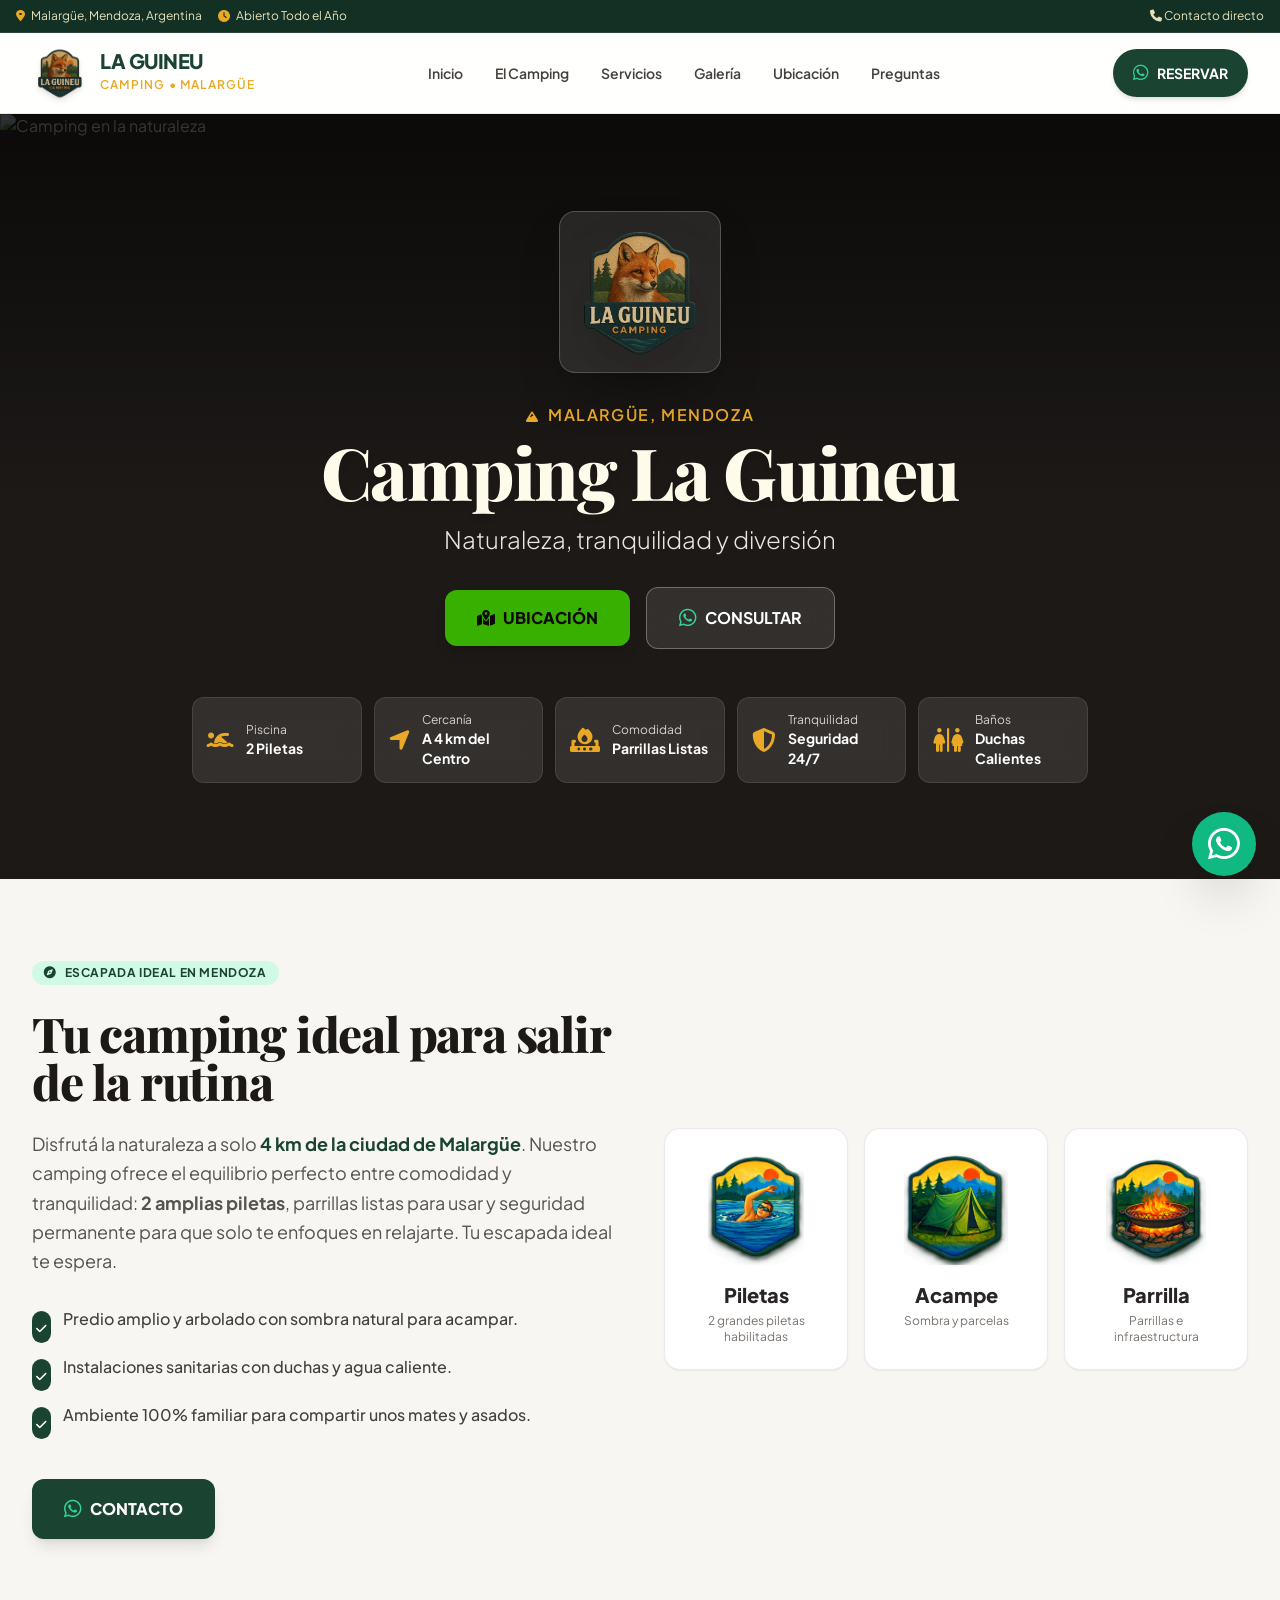
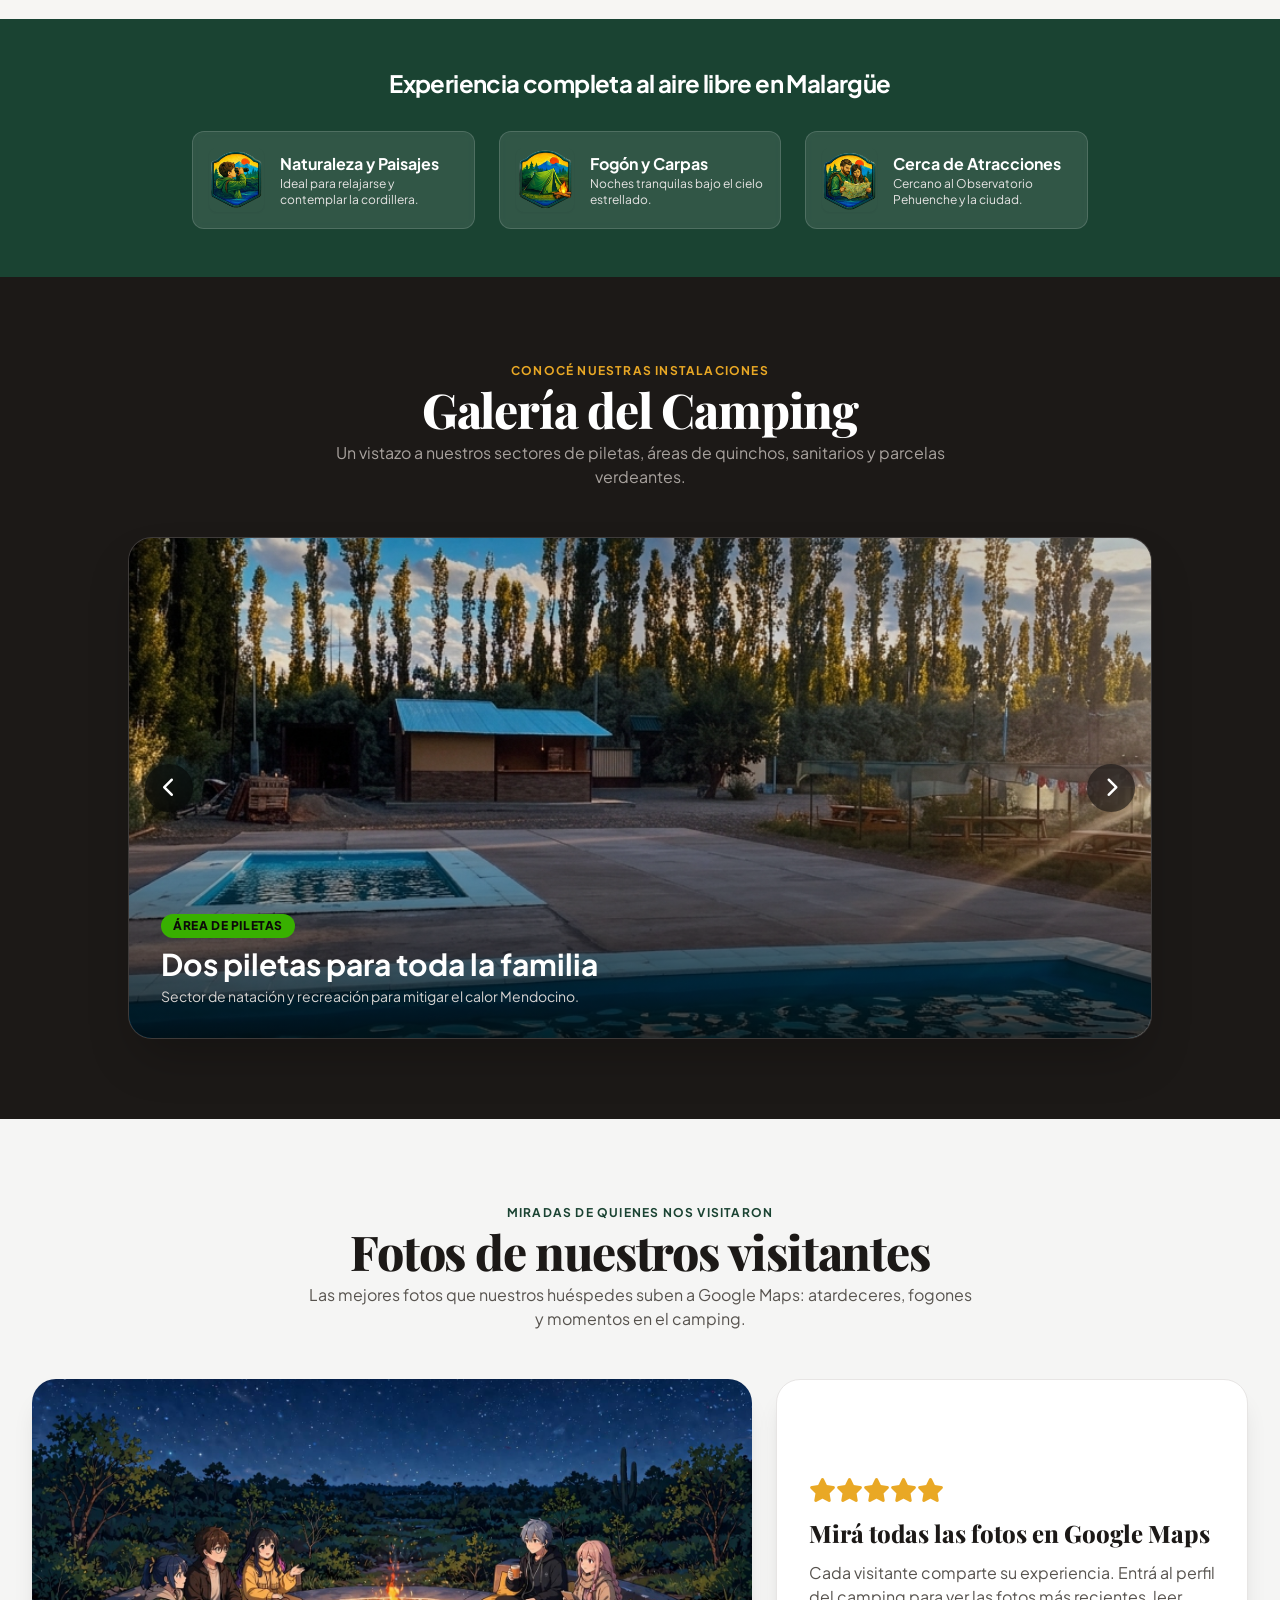
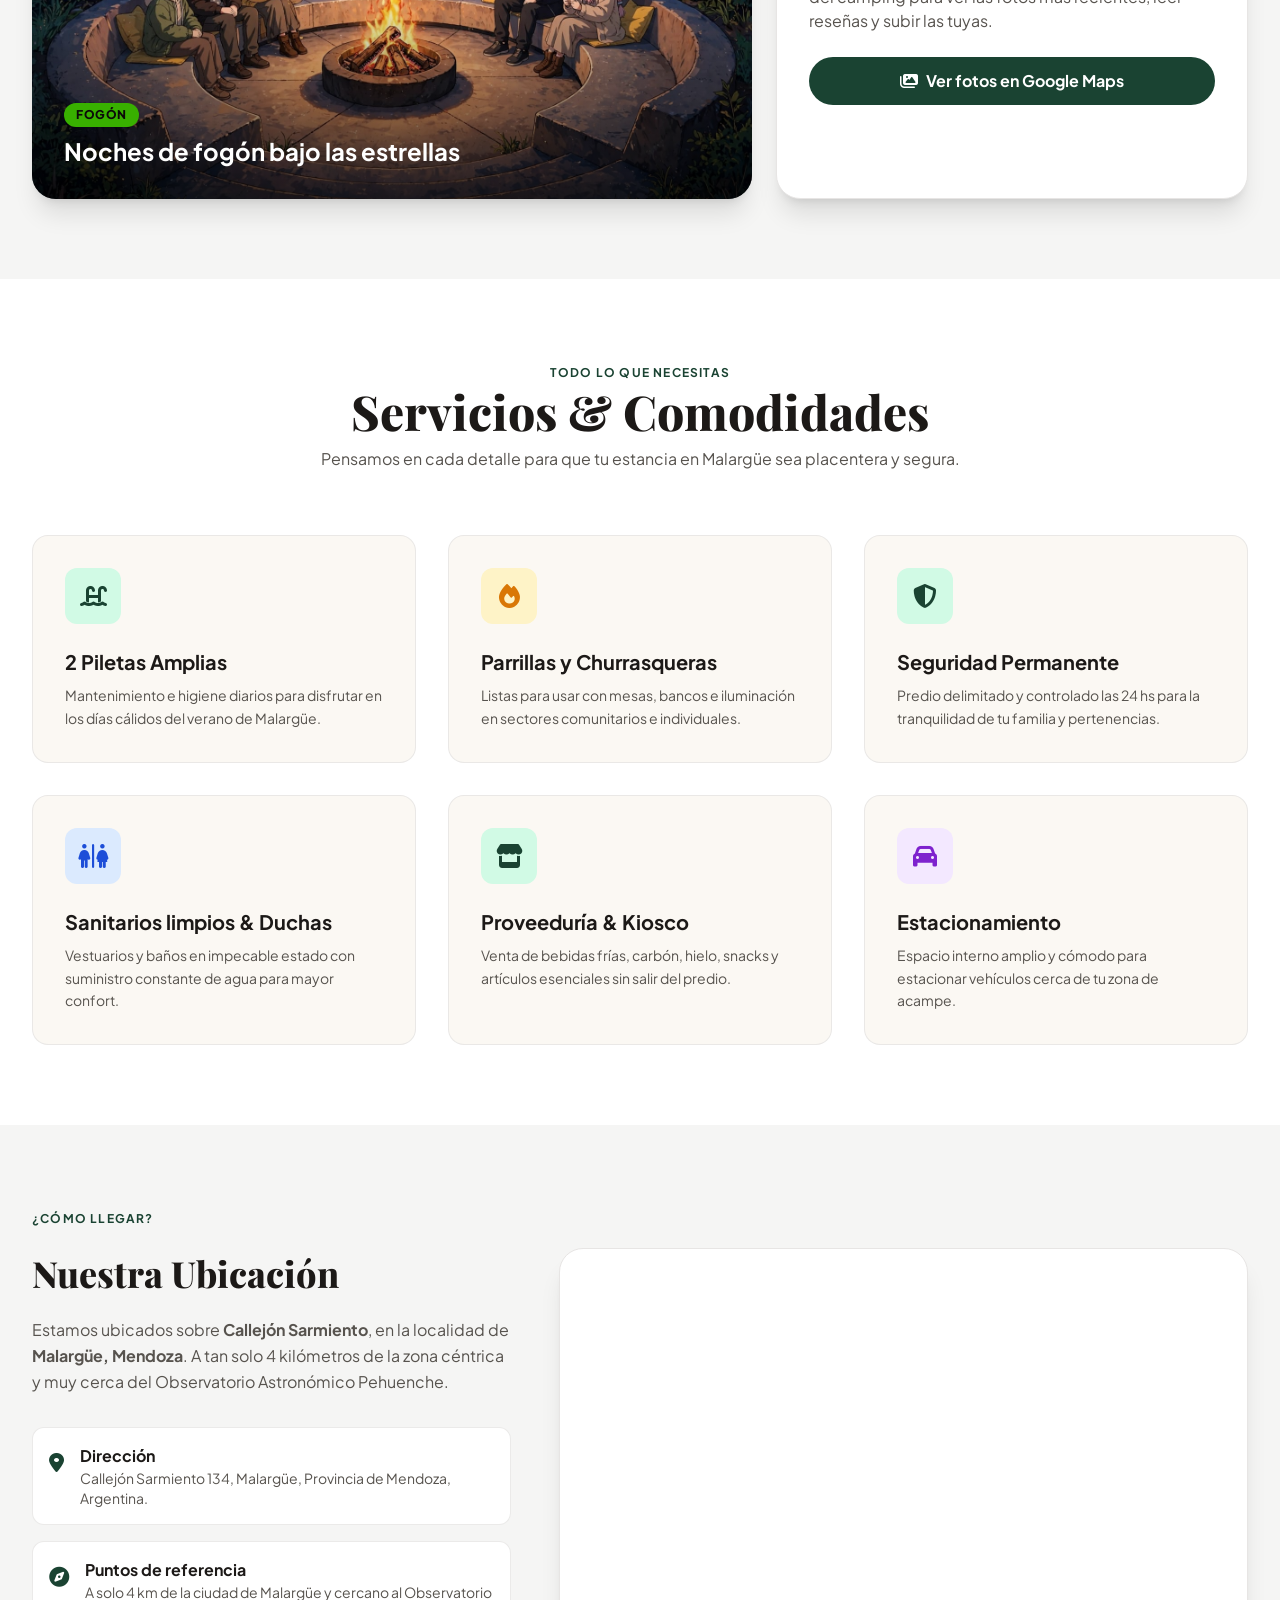
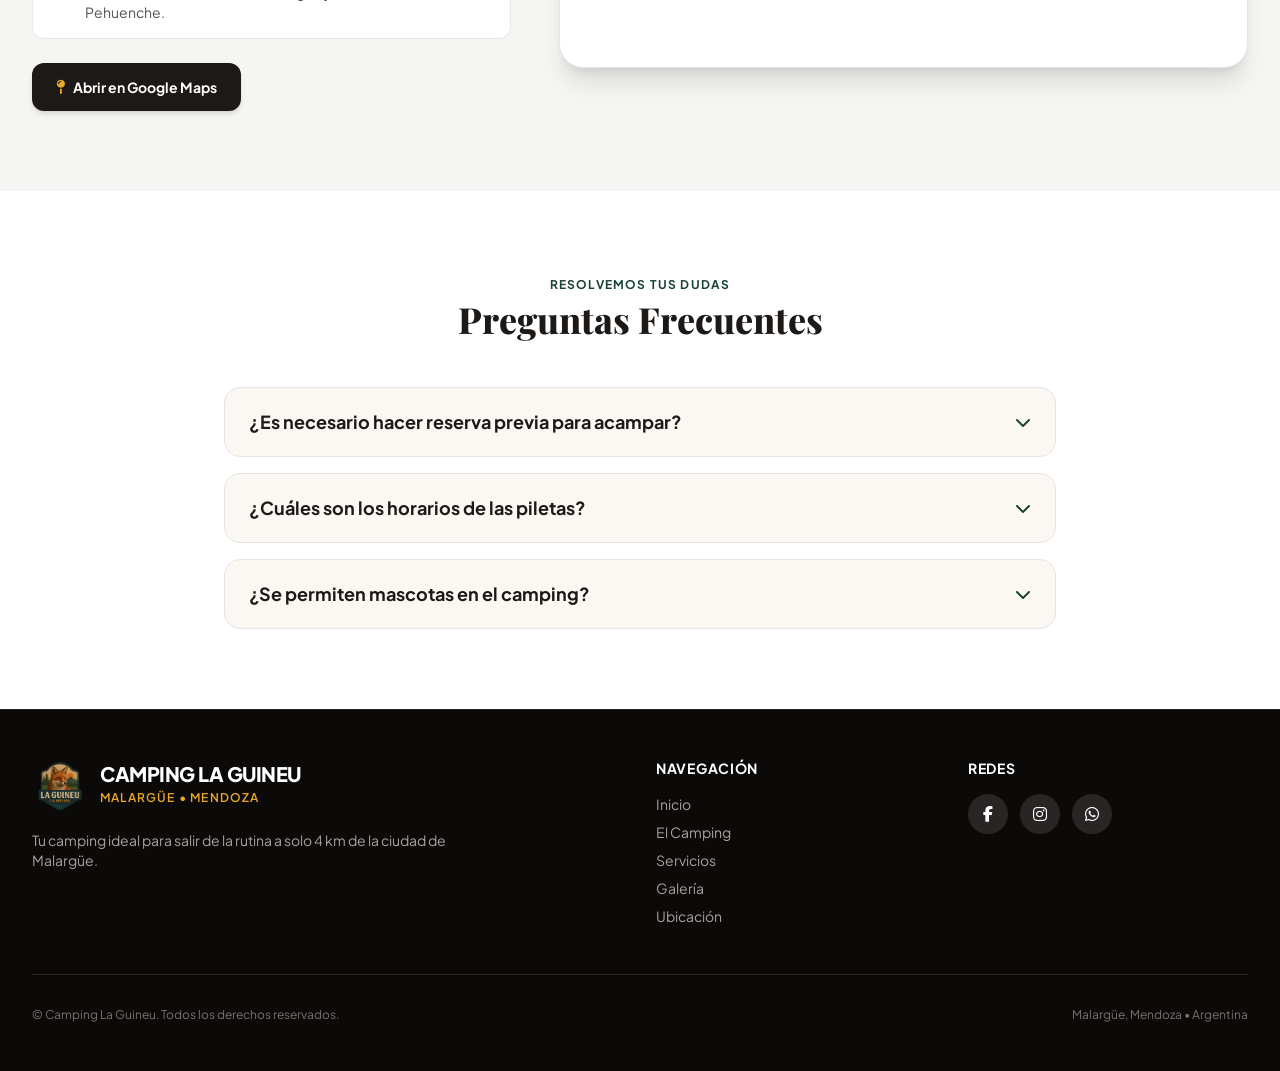
==== commit 8bb9d959: "Editor: Delete Seccion Tarifas" ====
--- a/site/index.html
+++ b/site/index.html
@@ -57,7 +57,7 @@
             Sí, aceptamos mascotas educadas siempre que permanezcan con correa y bajo la responsabilidad de sus dueños.
           </div></div></div></div></section><!-- FOOTER --><footer class="bg-stone-950 text-stone-400 py-12 border-t border-white/10" id="ix2wv2"><div class="max-w-7xl mx-auto px-4 sm:px-6 lg:px-8"><div class="grid grid-cols-1 md:grid-cols-4 gap-8 pb-12 border-b border-stone-800"><div class="md:col-span-2 space-y-4"><div class="flex items-center gap-3"><img src="Public/Images/logoguineu.png" alt="Logo Camping La Guineu" class="h-14 w-auto"/><div><span class="block text-xl font-extrabold text-white tracking-tight leading-none">CAMPING LA GUINEU</span><span class="text-xs font-semibold uppercase tracking-widest text-brand-gold">Malargüe • Mendoza</span></div></div><p class="text-sm text-stone-400 max-w-md">
             Tu camping ideal para salir de la rutina a solo 4 km de la ciudad de Malargüe.
-          </p></div><div><h4 class="text-white font-bold text-sm uppercase tracking-wider mb-4">Navegación</h4><ul class="space-y-2 text-sm"><li><a href="#inicio" class="hover:text-white transition-colors">Inicio</a></li><li><a href="#nosotros" class="hover:text-white transition-colors">El Camping</a></li><li><a href="#servicios" class="hover:text-white transition-colors">Servicios</a></li><li><a href="#galeria" class="hover:text-white transition-colors">Galería</a></li><li><a href="#ubicacion" class="hover:text-white transition-colors">Ubicación</a></li></ul></div><div id="i1uuwc"><h4 class="text-white font-bold text-sm uppercase tracking-wider mb-4">Redes</h4><div class="flex items-center gap-3"><a href="https://www.facebook.com/profile.php?id=61584801493401" target="_blank" class="w-10 h-10 bg-stone-800 hover:bg-brand-green text-white rounded-full flex items-center justify-center transition-colors"><i class="fa-brands fa-facebook-f"></i></a><a href="https://www.instagram.com/campinglaguineu/" target="_blank" class="w-10 h-10 bg-stone-800 hover:bg-brand-green text-white rounded-full flex items-center justify-center transition-colors"><i class="fa-brands fa-instagram"></i></a><a href="https://wa.me/5492604321990" target="_blank" class="w-10 h-10 bg-stone-800 hover:bg-emerald-600 text-white rounded-full flex items-center justify-center transition-colors"><i class="fa-brands fa-whatsapp"></i></a></div></div></div><div class="pt-8 flex flex-col sm:flex-row justify-between items-center gap-4 text-xs text-stone-500"><p>© Camping La Guineu. Todos los derechos reservados.</p><p>Malargüe, Mendoza • Argentina</p></div></div></footer><section class="py-20 bg-stone-100" id="ix12v5"><div class="max-w-6xl mx-auto px-4"><div class="text-center mb-10"><span class="text-brand-gold font-bold uppercase tracking-widest text-xs">Tarifas</span><h2 class="text-3xl sm:text-4xl font-extrabold tracking-tight font-serif mt-1 text-stone-900" id="if40q4">Elegí cómo acampar</h2></div><div class="grid md:grid-cols-3 gap-6 items-center"><div class="rounded-3xl p-8 text-center bg-white border border-stone-200 shadow-sm"><h3 class="text-xl font-bold text-stone-900">Tarifa 1</h3><div class="text-4xl font-extrabold text-brand-green my-4">$ 0.000</div><p class="text-sm text-stone-500">por noche</p><ul class="mt-6 space-y-2 text-sm text-stone-700 text-left"><li><i class="fa-solid fa-check text-brand-accent mr-2"></i>Detalle incluido</li><li><i class="fa-solid fa-check text-brand-accent mr-2"></i>Detalle incluido</li><li><i class="fa-solid fa-check text-brand-accent mr-2"></i>Detalle incluido</li></ul><a href="https://wa.me/5492604321990" target="_blank" class="mt-8 inline-flex items-center gap-2 bg-brand-green hover:bg-brand-lightgreen text-white font-bold px-6 py-3 rounded-full transition-colors">Consultar</a></div><div class="rounded-3xl p-8 text-center bg-white border-2 border-brand-accent shadow-xl"><h3 class="text-xl font-bold text-stone-900">Tarifa 2</h3><div class="text-4xl font-extrabold text-brand-green my-4">$ 0.000</div><p class="text-sm text-stone-500">por noche</p><ul class="mt-6 space-y-2 text-sm text-stone-700 text-left"><li><i class="fa-solid fa-check text-brand-accent mr-2"></i>Detalle incluido</li><li><i class="fa-solid fa-check text-brand-accent mr-2"></i>Detalle incluido</li><li><i class="fa-solid fa-check text-brand-accent mr-2"></i>Detalle incluido</li></ul><a href="https://wa.me/5492604321990" target="_blank" class="mt-8 inline-flex items-center gap-2 bg-brand-green hover:bg-brand-lightgreen text-white font-bold px-6 py-3 rounded-full transition-colors">Consultar</a></div><div class="rounded-3xl p-8 text-center bg-white border border-stone-200 shadow-sm"><h3 class="text-xl font-bold text-stone-900">Tarifa 3</h3><div class="text-4xl font-extrabold text-brand-green my-4">$ 0.000</div><p class="text-sm text-stone-500">por noche</p><ul class="mt-6 space-y-2 text-sm text-stone-700 text-left"><li><i class="fa-solid fa-check text-brand-accent mr-2"></i>Detalle incluido</li><li><i class="fa-solid fa-check text-brand-accent mr-2"></i>Detalle incluido</li><li><i class="fa-solid fa-check text-brand-accent mr-2"></i>Detalle incluido</li></ul><a href="https://wa.me/5492604321990" target="_blank" class="mt-8 inline-flex items-center gap-2 bg-brand-green hover:bg-brand-lightgreen text-white font-bold px-6 py-3 rounded-full transition-colors">Consultar</a></div></div></div></section><!-- BOTÓN FLOTANTE WHATSAPP --><a href="https://wa.me/5492604321990?text=Hola!%20Quisiera%20hacer%20una%20consulta%20sobre%20Camping%20La%20Guineu" target="_blank" aria-label="Contactar por WhatsApp" class="fixed bottom-6 right-6 z-50 bg-emerald-500 hover:bg-emerald-600 text-white w-16 h-16 rounded-full flex items-center justify-center shadow-2xl hover:scale-110 transition-all duration-300"><i class="fa-brands fa-whatsapp text-4xl"></i></a><!-- JAVASCRIPT -->
+          </p></div><div><h4 class="text-white font-bold text-sm uppercase tracking-wider mb-4">Navegación</h4><ul class="space-y-2 text-sm"><li><a href="#inicio" class="hover:text-white transition-colors">Inicio</a></li><li><a href="#nosotros" class="hover:text-white transition-colors">El Camping</a></li><li><a href="#servicios" class="hover:text-white transition-colors">Servicios</a></li><li><a href="#galeria" class="hover:text-white transition-colors">Galería</a></li><li><a href="#ubicacion" class="hover:text-white transition-colors">Ubicación</a></li></ul></div><div id="i1uuwc"><h4 class="text-white font-bold text-sm uppercase tracking-wider mb-4">Redes</h4><div class="flex items-center gap-3"><a href="https://www.facebook.com/profile.php?id=61584801493401" target="_blank" class="w-10 h-10 bg-stone-800 hover:bg-brand-green text-white rounded-full flex items-center justify-center transition-colors"><i class="fa-brands fa-facebook-f"></i></a><a href="https://www.instagram.com/campinglaguineu/" target="_blank" class="w-10 h-10 bg-stone-800 hover:bg-brand-green text-white rounded-full flex items-center justify-center transition-colors"><i class="fa-brands fa-instagram"></i></a><a href="https://wa.me/5492604321990" target="_blank" class="w-10 h-10 bg-stone-800 hover:bg-emerald-600 text-white rounded-full flex items-center justify-center transition-colors"><i class="fa-brands fa-whatsapp"></i></a></div></div></div><div class="pt-8 flex flex-col sm:flex-row justify-between items-center gap-4 text-xs text-stone-500"><p>© Camping La Guineu. Todos los derechos reservados.</p><p>Malargüe, Mendoza • Argentina</p></div></div></footer><!-- BOTÓN FLOTANTE WHATSAPP --><a href="https://wa.me/5492604321990?text=Hola!%20Quisiera%20hacer%20una%20consulta%20sobre%20Camping%20La%20Guineu" target="_blank" aria-label="Contactar por WhatsApp" class="fixed bottom-6 right-6 z-50 bg-emerald-500 hover:bg-emerald-600 text-white w-16 h-16 rounded-full flex items-center justify-center shadow-2xl hover:scale-110 transition-all duration-300"><i class="fa-brands fa-whatsapp text-4xl"></i></a><!-- JAVASCRIPT -->
 <script src="Src/site.js" defer></script>
 </body>
 </html>
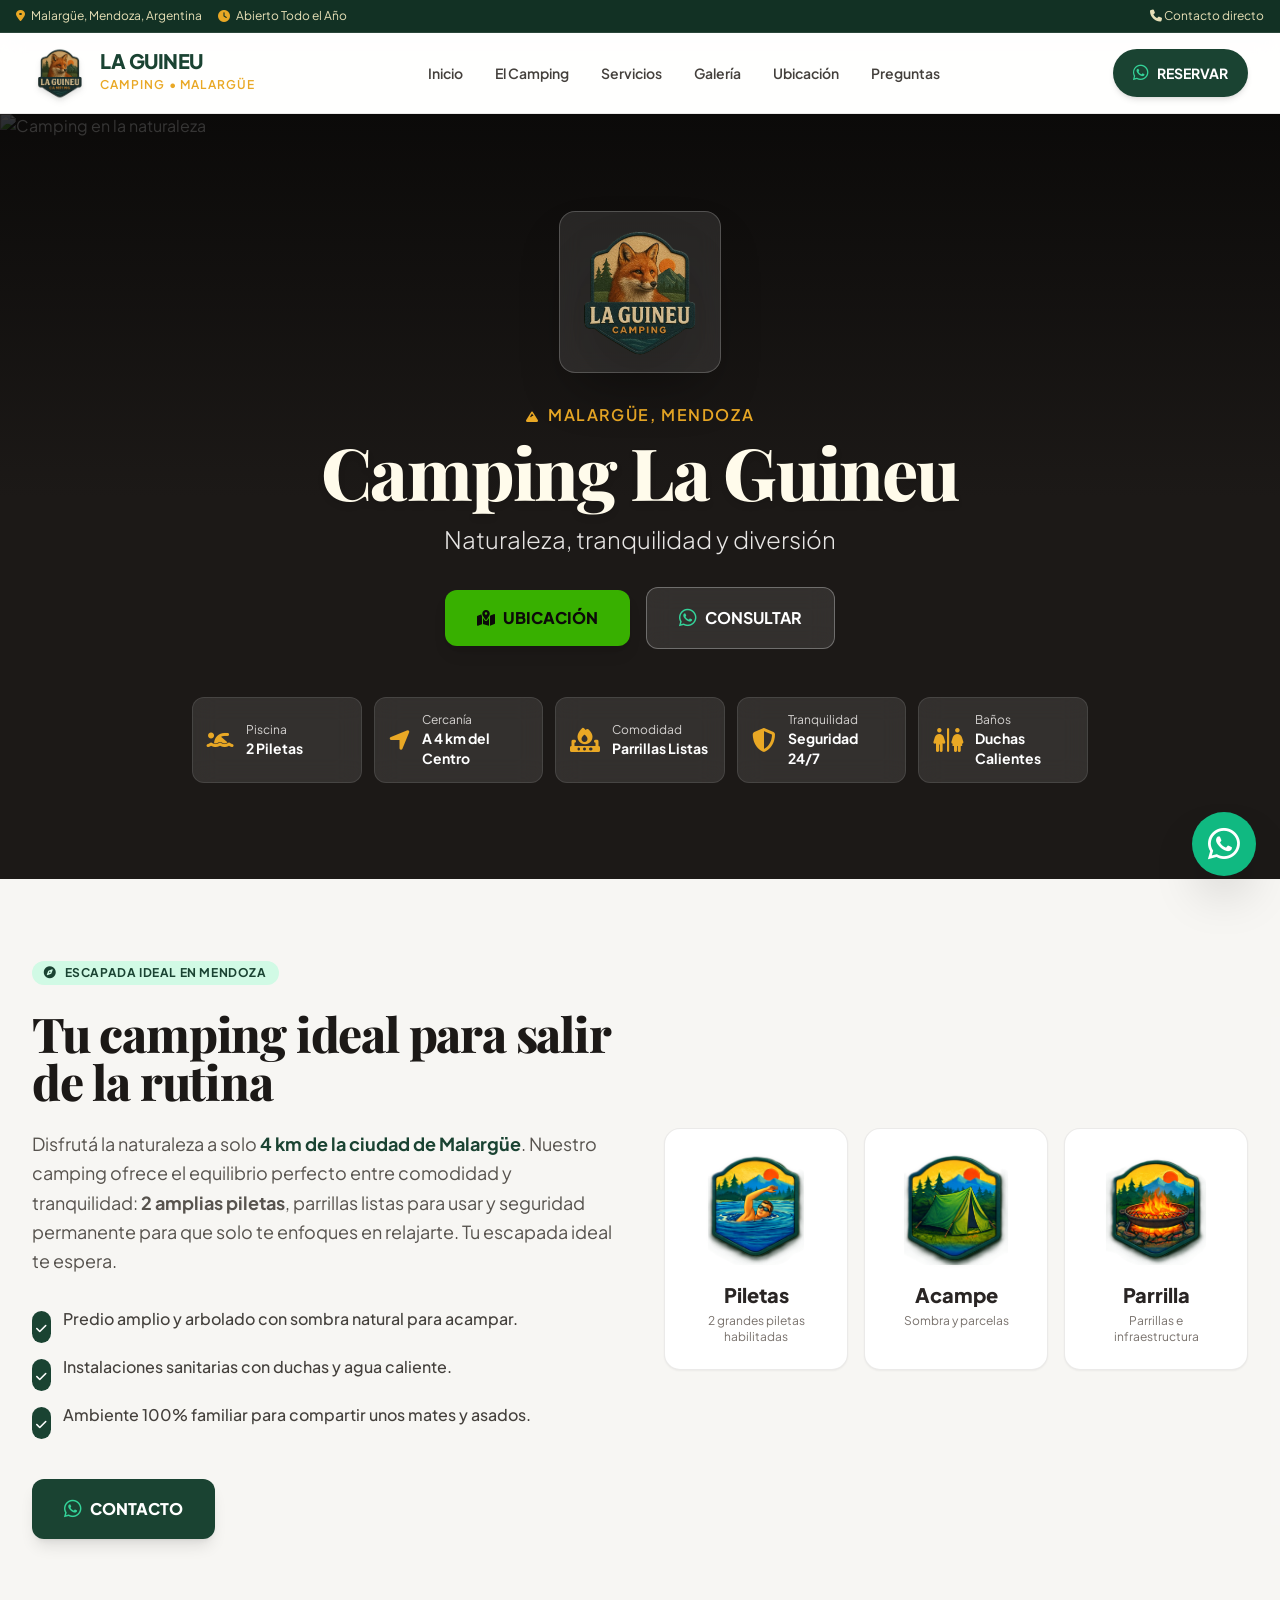
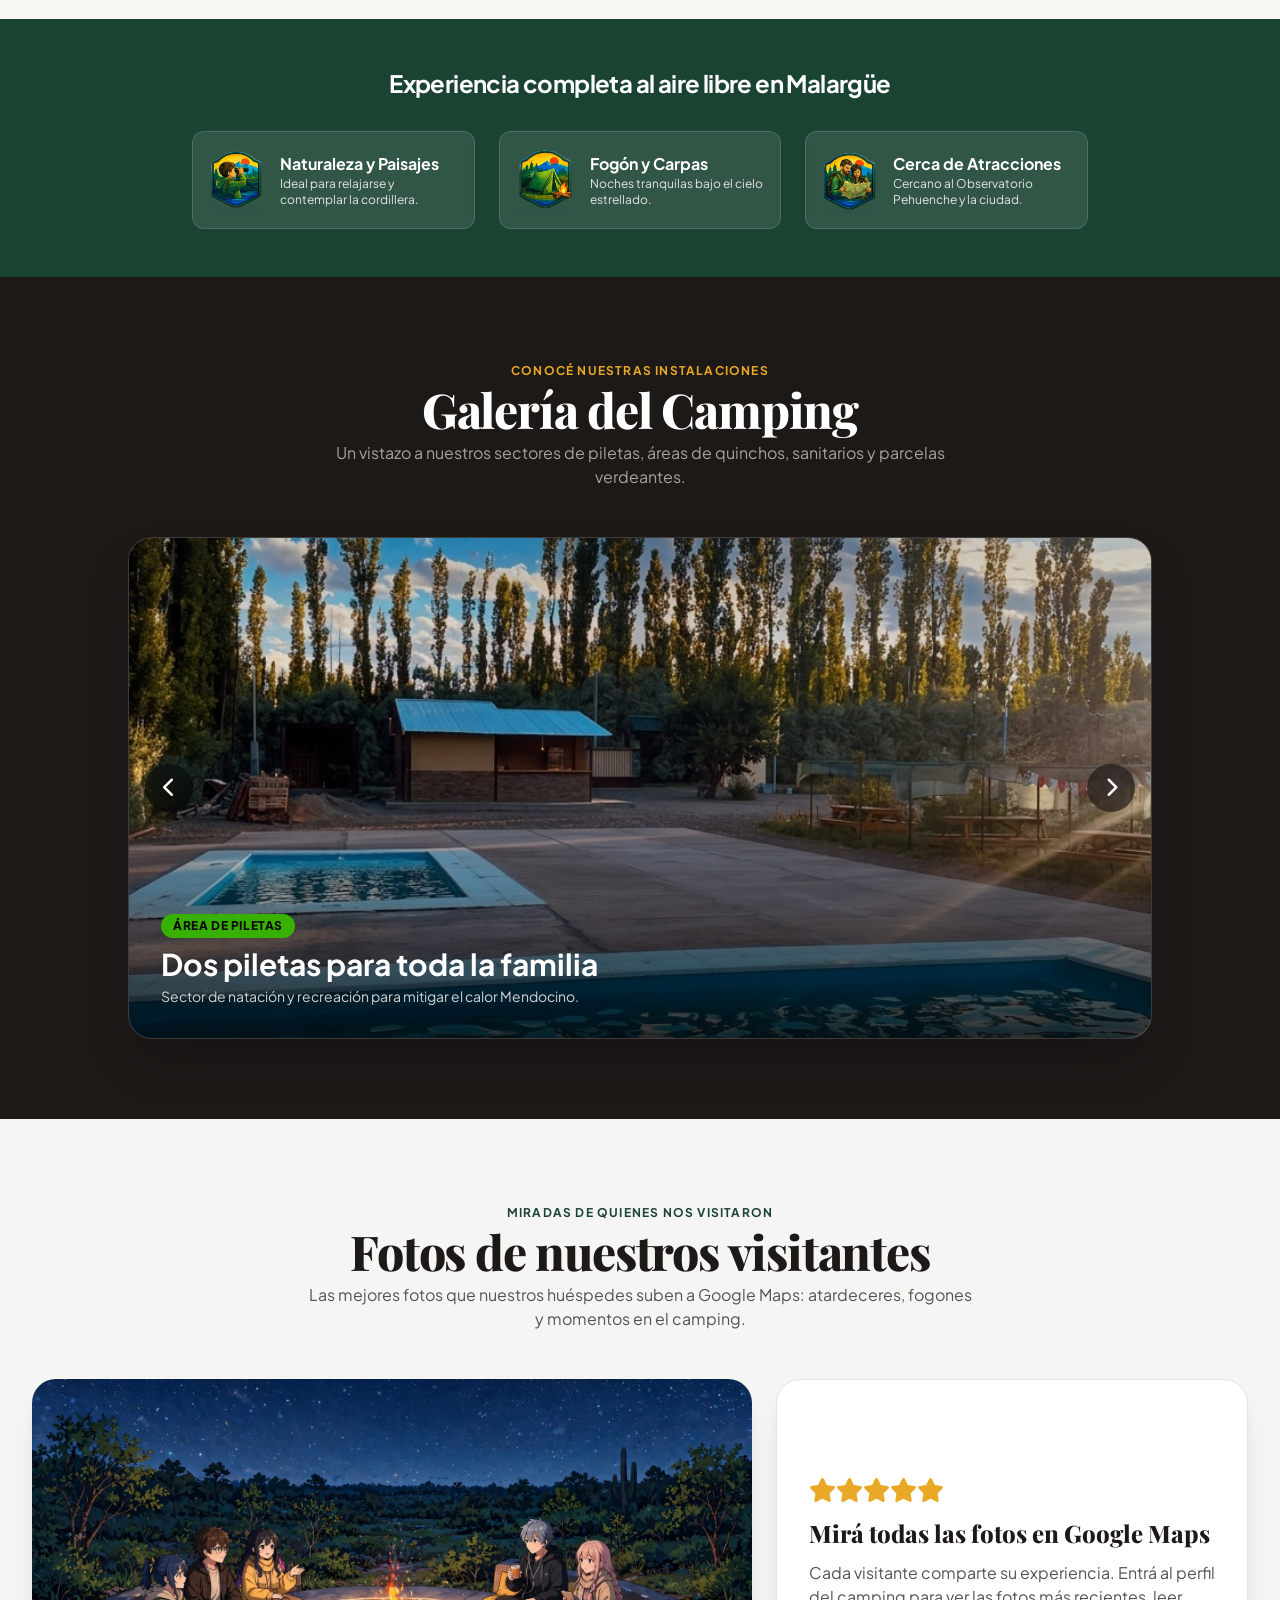
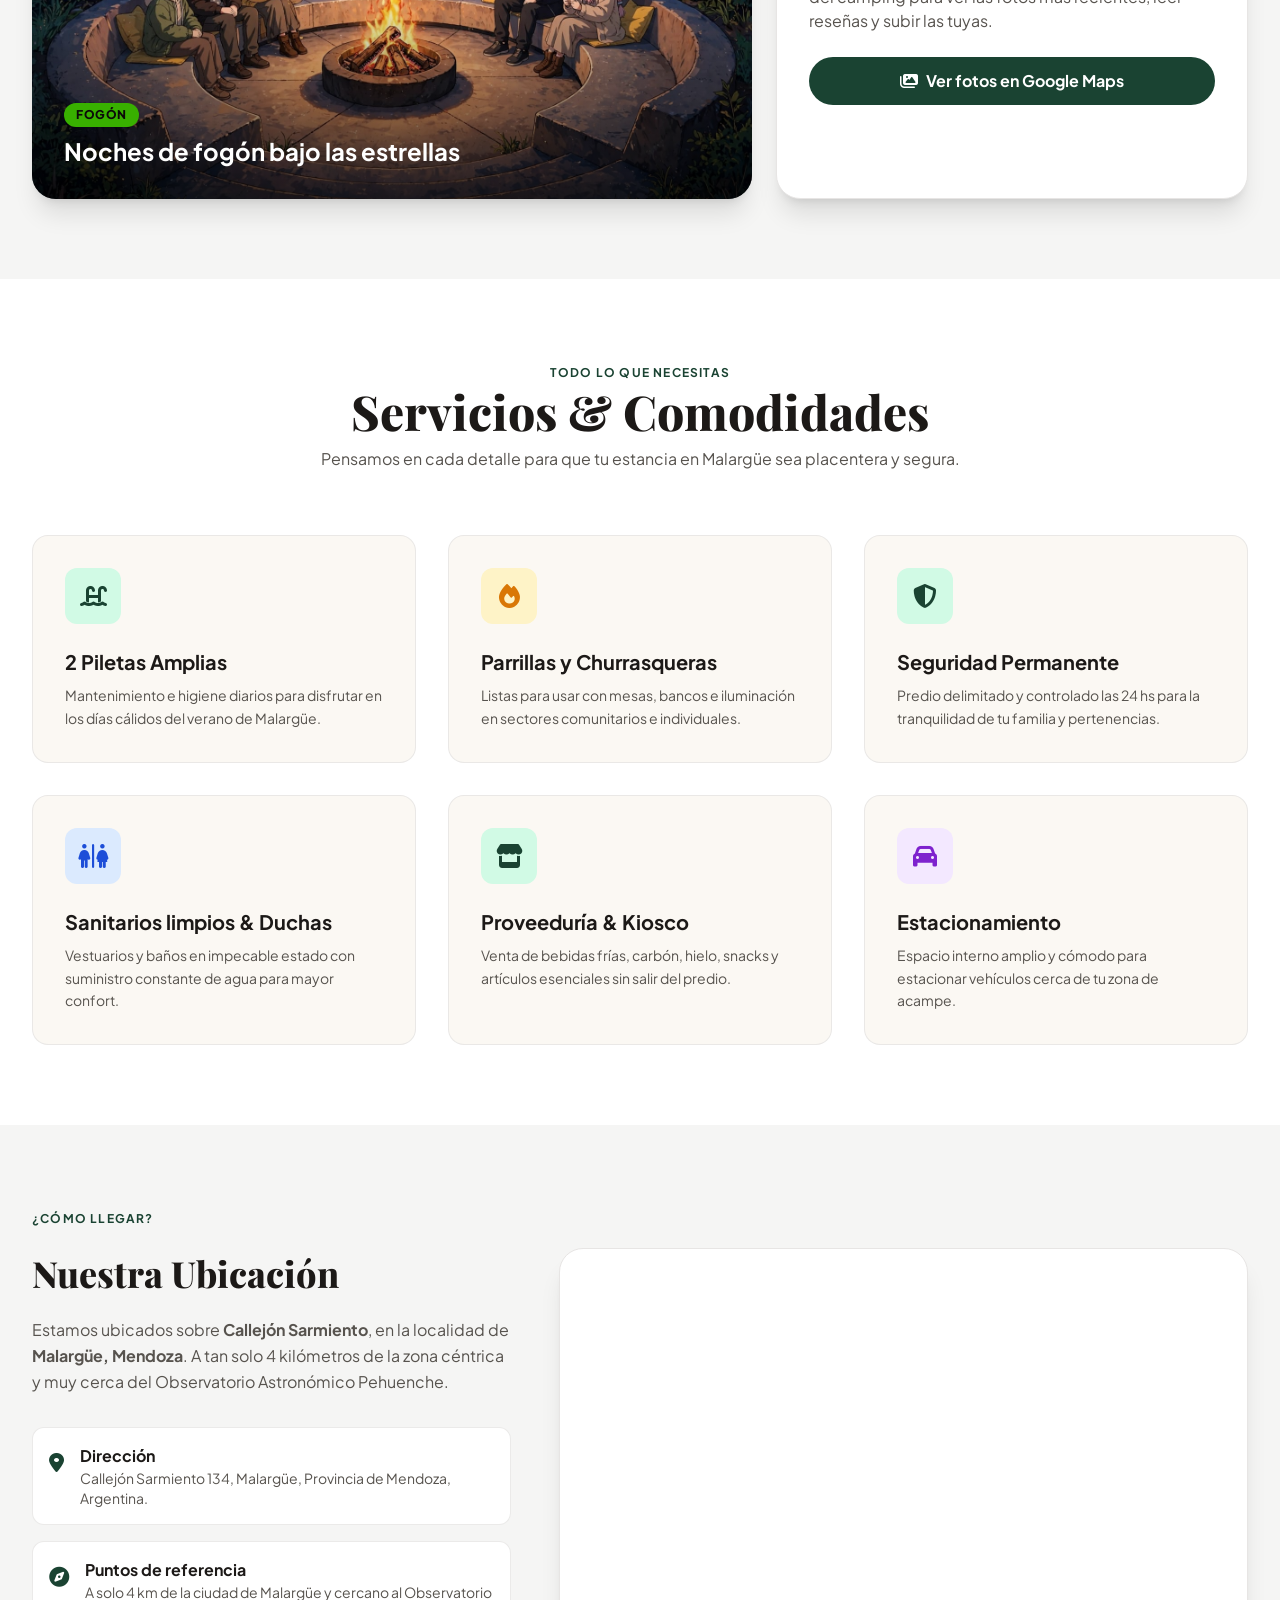
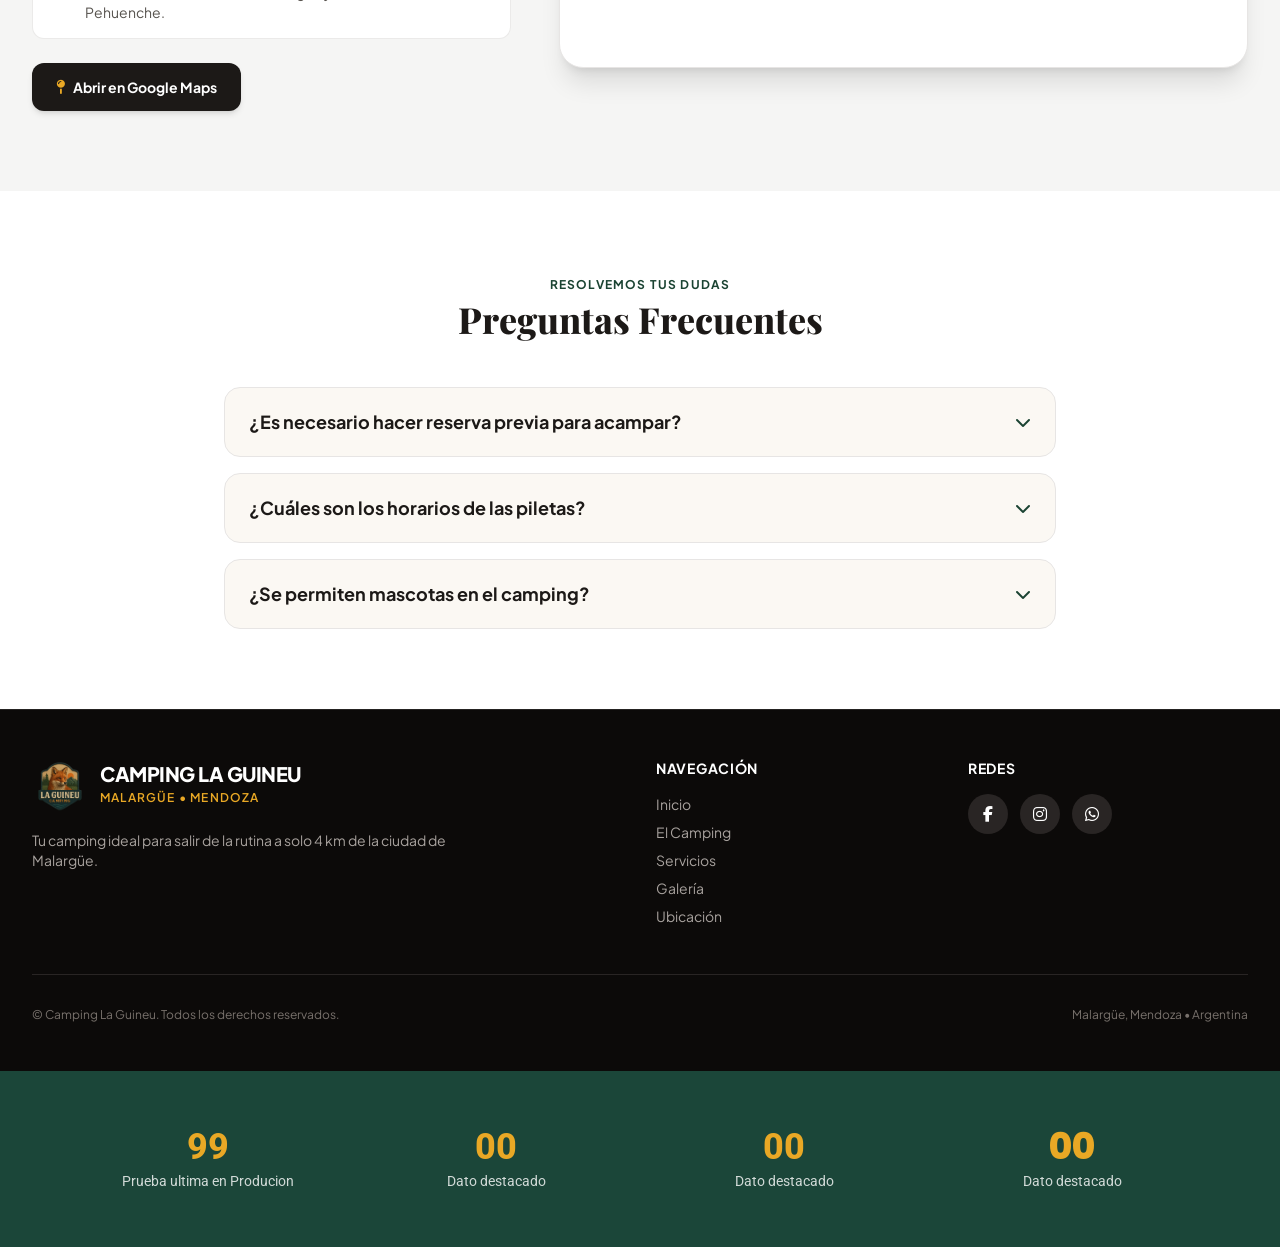
==== commit a25cd961: "Editor: ult prueba en produccion" ====
--- a/site/index.html
+++ b/site/index.html
@@ -7,9 +7,9 @@
 <script src="vendor/tailwind-3.4.17.js"></script>
 <link rel="stylesheet" href="Src/laguineu.css">
 <link rel="stylesheet" href="https://cdnjs.cloudflare.com/ajax/libs/font-awesome/6.4.0/css/all.min.css" integrity="sha384-iw3OoTErCYJJB9mCa8LNS2hbsQ7M3C0EpIsO/H5+EGAkPGc6rk+V8i04oW/K5xq0" crossorigin="anonymous" referrerpolicy="no-referrer">
-<link rel="stylesheet" href="https://fonts.googleapis.com/css2?family=Plus+Jakarta+Sans:wght@400;500;600;700;800&family=Playfair+Display:wght@400;700&display=swap">
+<link rel="stylesheet" href="https://fonts.googleapis.com/css2?family=Plus+Jakarta+Sans:wght@400;500;600;700;800&family=Poppins:wght@400;600;700&family=Roboto:wght@400;700&family=Playfair+Display:wght@400;700&display=swap">
 <script src="Src/tw-config.js"></script>
-<style>.cr-track{scrollbar-width:none}.cr-track::-webkit-scrollbar{display:none}</style>
+<style>.cr-track{scrollbar-width:none}.cr-track::-webkit-scrollbar{display:none}#iy432g{background-color:#1b4639;background-image:none;}#iyoa1w{font-family:'Roboto', sans-serif;}#i0zqd5{font-family:'Roboto', sans-serif;}#i256bd{font-family:'Roboto', sans-serif;}#iyzaag{font-family:'Roboto', sans-serif;}#ipjs83{font-family:'Roboto', sans-serif;}#im870a{font-family:'Roboto', sans-serif;}#ihct7k{font-family:'Poppins', sans-serif;}#ifhakd{font-family:'Roboto', sans-serif;}</style>
 </head>
 <body class="bg-brand-sand text-stone-800 font-sans antialiased selection:bg-brand-accent selection:text-white">
 <div class="bg-brand-darkgreen text-amber-100/90 text-xs py-2 px-4 border-b border-white/10"><div class="max-w-7xl mx-auto flex justify-between items-center"><div class="flex items-center gap-4"><span class="flex items-center gap-1.5"><i class="fa-solid fa-location-dot text-brand-gold"></i> Malargüe,
@@ -31,7 +31,7 @@
           </p><!-- Highlights List --><div class="space-y-3 pt-2"><div class="flex items-start gap-3"><div class="bg-brand-green text-white p-1 rounded-full mt-1"><i class="fa-solid fa-check text-xs"></i></div><p class="text-stone-700 font-medium">Predio amplio y arbolado con sombra natural para acampar.</p></div><div class="flex items-start gap-3"><div class="bg-brand-green text-white p-1 rounded-full mt-1"><i class="fa-solid fa-check text-xs"></i></div><p class="text-stone-700 font-medium">Instalaciones sanitarias con duchas y agua caliente.</p></div><div class="flex items-start gap-3"><div class="bg-brand-green text-white p-1 rounded-full mt-1"><i class="fa-solid fa-check text-xs"></i></div><p class="text-stone-700 font-medium">Ambiente 100% familiar para compartir unos mates y asados.</p></div></div><div class="pt-4"><a href="https://wa.me/5492604321990?text=Hola!%20Quiero%20contactarme%20con%20el%20camping" target="_blank" class="inline-flex items-center gap-2 bg-brand-green hover:bg-brand-darkgreen text-white font-extrabold px-8 py-4 rounded-xl shadow-lg transition-all duration-300"><i class="fa-brands fa-whatsapp text-xl text-emerald-400"></i><span>CONTACTO</span></a></div></div><!-- Badges Grid --><div class="lg:col-span-6 grid grid-cols-1 sm:grid-cols-3 gap-4"><!-- Badge 1: Piletas --><div class="bg-white p-6 rounded-2xl shadow-sm border border-stone-200/80 text-center flex flex-col items-center hover:shadow-md transition-shadow"><div class="w-28 h-28 mb-4 flex items-center justify-center"><img src="Public/Images/iconopiscinas.png" alt="Insignia Piletas" class="max-h-full max-w-full object-contain drop-shadow"/></div><h3 class="text-xl font-extrabold text-stone-800">Piletas</h3><p class="text-xs text-stone-500 mt-1">2 grandes piletas habilitadas</p></div><!-- Badge 2: Acampe --><div class="bg-white p-6 rounded-2xl shadow-sm border border-stone-200/80 text-center flex flex-col items-center hover:shadow-md transition-shadow"><div class="w-28 h-28 mb-4 flex items-center justify-center"><img src="Public/Images/iconoacampe.png" alt="Insignia Acampe" class="max-h-full max-w-full object-contain drop-shadow"/></div><h3 class="text-xl font-extrabold text-stone-800">Acampe</h3><p class="text-xs text-stone-500 mt-1">Sombra y parcelas</p></div><!-- Badge 3: Parrilla --><div class="bg-white p-6 rounded-2xl shadow-sm border border-stone-200/80 text-center flex flex-col items-center hover:shadow-md transition-shadow"><div class="w-28 h-28 mb-4 flex items-center justify-center"><img src="Public/Images/iconoparrillas.png" alt="Insignia Parrilla" class="max-h-full max-w-full object-contain drop-shadow"/></div><h3 class="text-xl font-extrabold text-stone-800">Parrilla</h3><p class="text-xs text-stone-500 mt-1">Parrillas e infraestructura</p></div></div></div></div></section><!-- ILUSTRACIONES ADICIONALES (BADGES TEMÁTICAS) --><section class="py-12 bg-brand-green text-white"><div class="max-w-7xl mx-auto px-4 sm:px-6 lg:px-8"><div class="text-center mb-8"><h2 class="text-2xl font-bold tracking-tight">Experiencia completa al aire libre en Malargüe </h2></div><div class="grid grid-cols-1 sm:grid-cols-3 gap-6 max-w-4xl mx-auto"><div class="bg-white/10 backdrop-blur-sm p-4 rounded-xl border border-white/15 flex items-center gap-4"><img src="Public/Images/iconopaisajes.png" alt="Observación de naturaleza" class="w-16 h-16 rounded-lg object-cover shadow-sm"/><div><h4 class="font-bold text-white text-base">Naturaleza y Paisajes</h4><p class="text-xs text-stone-200">Ideal para relajarse y contemplar la cordillera.</p></div></div><div class="bg-white/10 backdrop-blur-sm p-4 rounded-xl border border-white/15 flex items-center gap-4"><img src="Public/Images/iconocarpayfogon.png" alt="Acampe y Fogón" class="w-16 h-16 rounded-lg object-cover shadow-sm"/><div><h4 class="font-bold text-white text-base">Fogón y Carpas</h4><p class="text-xs text-stone-200">Noches tranquilas bajo el cielo estrellado.</p></div></div><div class="bg-white/10 backdrop-blur-sm p-4 rounded-xl border border-white/15 flex items-center gap-4"><img src="Public/Images/iconoatracciones.png" alt="Senderismo y Guía" class="w-16 h-16 rounded-lg object-cover shadow-sm"/><div><h4 class="font-bold text-white text-base">Cerca de Atracciones</h4><p class="text-xs text-stone-200">Cercano al Observatorio Pehuenche y la ciudad.</p></div></div></div></div></section><!-- CARRUSEL DE IMÁGENES / INSTALACIONES --><section id="galeria" class="py-20 bg-stone-900 text-white"><div class="max-w-7xl mx-auto px-4 sm:px-6 lg:px-8"><div class="text-center mb-12"><span class="text-brand-gold font-bold uppercase tracking-widest text-xs">Conocé nuestras instalaciones</span><h2 class="text-3xl sm:text-5xl font-extrabold tracking-tight font-serif mt-1">Galería del Camping</h2><p class="text-stone-400 max-w-2xl mx-auto mt-2 text-sm sm:text-base">Un vistazo a nuestros sectores de piletas,
           áreas de quinchos, sanitarios y parcelas verdeantes.</p></div><!-- Carousel Container --><div class="relative max-w-5xl mx-auto rounded-3xl overflow-hidden shadow-2xl border border-white/10 bg-stone-800"><!-- Slides --><div id="carousel-slides" class="relative h-[350px] sm:h-[500px]"><!-- Slide 1 --><div class="carousel-item absolute inset-0 transition-opacity duration-700 ease-in-out opacity-100 z-10"><img src="Public/Images/Pileta HD.jfif" alt="Piletas del Camping" class="w-full h-full object-cover object-center"/><div class="absolute inset-0 bg-gradient-to-t from-black/80 via-transparent to-black/20"></div><div class="absolute bottom-0 left-0 right-0 p-6 sm:p-8"><span class="bg-brand-accent text-stone-950 font-extrabold text-xs px-3 py-1 rounded-full uppercase tracking-wider mb-2 inline-block">Área
                 de Piletas</span><h3 class="text-2xl sm:text-3xl font-bold text-white">Dos piletas para toda la familia</h3><p class="text-stone-300 text-sm mt-1">Sector de natación y recreación para mitigar el calor Mendocino.
-              </p></div></div><!-- Slide 2 --><div class="carousel-item absolute inset-0 transition-opacity duration-700 ease-in-out opacity-0 z-0"><!-- Contenedor para las dos imágenes --><div class="flex h-full w-full"><!-- Imagen 1 (Izquierda) - Borde derecho --><div class="w-1/2 h-full border-r border-black/10"><img src="Public/Images/Mesashdlibres.jfif" alt="Baños Vista 1" class="w-full h-full object-cover object-center"/></div><!-- Imagen 2 (Centro) - Borde derecho --><div class="w-1/2 h-full border-r border-black/10"><img src="Public/Images/Parrilla.jpeg" alt="Baños Vista 2" class="w-full h-full object-cover object-center"/></div><div class="absolute inset-0 bg-gradient-to-t from-black/80 via-black/30 to-black/20"></div><div class="absolute bottom-0 left-0 right-0 p-6 sm:p-8"><span class="bg-emerald-500 text-white font-extrabold text-xs px-3 py-1 rounded-full uppercase tracking-wider mb-2 inline-block">INFRASTRUCTURA</span><h3 class="text-2xl sm:text-3xl font-bold text-white">Parrilas e infraestructura</h3><p class="text-stone-300 text-sm mt-1">Contamos con Parrilas al Aire Libre y Banco con media Sombra </p></div></div></div><!-- Slide 3 - Versión 3 Imágenes (Flex Layout) --><div class="carousel-item absolute inset-0 transition-opacity duration-700 ease-in-out opacity-0 z-0"><!-- Contenedor para las dos imágenes --><div class="flex h-full w-full"><!-- Imagen 1 (Izquierda) - Borde derecho --><div class="w-1/3 h-full border-r border-black/10"><img src="Public/Images/banios1hd.jfif" alt="Baños Vista 1" class="w-full h-full object-cover object-center"/></div><!-- Imagen 2 (Centro) - Borde derecho --><div class="w-1/3 h-full border-r border-black/10"><img src="Public/Images/Banios3.jpeg" alt="Baños Vista 2" class="w-full h-full object-cover object-center"/></div><!-- Imagen 3 (Derecha) - Sin borde final --><div class="w-1/3 h-full"><img src="Public/Images/BaniosHDinodoro.jfif" alt="Baños Vista 3" class="w-full h-full object-cover object-center"/></div></div><!-- Capas superpuestas (Gradiente y Texto) --><div class="absolute inset-0 bg-gradient-to-t from-black/80 via-black/30 to-black/20"></div><div class="absolute bottom-0 left-0 right-0 p-6 sm:p-8"><span class="bg-emerald-500 text-white font-extrabold text-xs px-3 py-1 rounded-full uppercase tracking-wider mb-2 inline-block">BAÑOS</span><h3 class="text-2xl sm:text-3xl font-bold text-white">Amplios Baños</h3><p class="text-stone-300 text-sm mt-1">Nuestros Baños ofrecen Duchas calientes y Comodidad </p></div></div><!-- Slide 4 --><div class="carousel-item absolute inset-0 transition-opacity duration-700 ease-in-out opacity-0 z-0"><img src="Public/Images/carpa1.jpg" alt="Arboleda del Camping" class="w-full h-full object-cover"/><div class="absolute inset-0 bg-gradient-to-t from-black/80 via-transparent to-black/20" id="iglazn"></div><div class="absolute bottom-0 left-0 right-0 p-6 sm:p-8"><span class="bg-emerald-500 text-white font-extrabold text-xs px-3 py-1 rounded-full uppercase tracking-wider mb-2 inline-block">CARPAS</span><h3 class="text-2xl sm:text-3xl font-bold text-white">Sector de Carpas</h3><p class="text-stone-300 text-sm mt-1">Espacio verde listo para que Acampes.</p></div></div><!-- Slide 5 --><div class="carousel-item absolute inset-0 transition-opacity duration-700 ease-in-out opacity-0 z-0"><img src="Public/Images/PuertaCamping.jfif" alt="Espacio Verde" class="w-full h-full object-cover object-center"/><div class="absolute inset-0 bg-gradient-to-t from-black/80 via-transparent to-black/20" id="ik78w9"></div><div class="absolute bottom-0 left-0 right-0 p-6 sm:p-8"><span class="bg-emerald-500 text-white font-extrabold text-xs px-3 py-1 rounded-full uppercase tracking-wider mb-2 inline-block">Espacio
+              </p></div></div><!-- Slide 2 --><div class="carousel-item absolute inset-0 transition-opacity duration-700 ease-in-out opacity-0 z-0"><!-- Contenedor para las dos imágenes --><div class="flex h-full w-full"><!-- Imagen 1 (Izquierda) - Borde derecho --><div class="w-1/2 h-full border-r border-black/10"><img src="Public/Images/Mesashdlibres.jfif" alt="Baños Vista 1" class="w-full h-full object-cover object-center"/></div><!-- Imagen 2 (Centro) - Borde derecho --><div class="w-1/2 h-full border-r border-black/10"><img src="Public/Images/Parrilla.jpeg" alt="Baños Vista 2" class="w-full h-full object-cover object-center"/></div><div class="absolute inset-0 bg-gradient-to-t from-black/80 via-black/30 to-black/20"></div><div class="absolute bottom-0 left-0 right-0 p-6 sm:p-8"><span class="bg-emerald-500 text-white font-extrabold text-xs px-3 py-1 rounded-full uppercase tracking-wider mb-2 inline-block">INFRASTRUCTURA</span><h3 class="text-2xl sm:text-3xl font-bold text-white">Parrilas e infraestructura</h3><p class="text-stone-300 text-sm mt-1">Contamos con Parrilas al Aire Libre y Banco con media Sombra </p></div></div></div><!-- Slide 3 - Versión 3 Imágenes (Flex Layout) --><div class="carousel-item absolute inset-0 transition-opacity duration-700 ease-in-out opacity-0 z-0"><!-- Contenedor para las dos imágenes --><div class="flex h-full w-full"><!-- Imagen 1 (Izquierda) - Borde derecho --><div class="w-1/3 h-full border-r border-black/10"><img src="Public/Images/banios1hd.jfif" alt="Baños Vista 1" class="w-full h-full object-cover object-center"/></div><!-- Imagen 2 (Centro) - Borde derecho --><div class="w-1/3 h-full border-r border-black/10"><img src="Public/Images/Banios3.jpeg" alt="Baños Vista 2" class="w-full h-full object-cover object-center"/></div><!-- Imagen 3 (Derecha) - Sin borde final --><div class="w-1/3 h-full"><img src="Public/Images/BaniosHDinodoro.jfif" alt="Baños Vista 3" class="w-full h-full object-cover object-center"/></div></div><!-- Capas superpuestas (Gradiente y Texto) --><div class="absolute inset-0 bg-gradient-to-t from-black/80 via-black/30 to-black/20"></div><div class="absolute bottom-0 left-0 right-0 p-6 sm:p-8"><span class="bg-emerald-500 text-white font-extrabold text-xs px-3 py-1 rounded-full uppercase tracking-wider mb-2 inline-block">BAÑOS</span><h3 class="text-2xl sm:text-3xl font-bold text-white">Amplios Baños</h3><p class="text-stone-300 text-sm mt-1">Nuestros Baños ofrecen Duchas calientes y Comodidad </p></div></div><!-- Slide 4 --><div class="carousel-item absolute inset-0 transition-opacity duration-700 ease-in-out opacity-0 z-0"><img src="Public/Images/carpa1.jpg" alt="Arboleda del Camping" class="w-full h-full object-cover"/><div id="iglazn" class="absolute inset-0 bg-gradient-to-t from-black/80 via-transparent to-black/20"></div><div class="absolute bottom-0 left-0 right-0 p-6 sm:p-8"><span class="bg-emerald-500 text-white font-extrabold text-xs px-3 py-1 rounded-full uppercase tracking-wider mb-2 inline-block">CARPAS</span><h3 class="text-2xl sm:text-3xl font-bold text-white">Sector de Carpas</h3><p class="text-stone-300 text-sm mt-1">Espacio verde listo para que Acampes.</p></div></div><!-- Slide 5 --><div class="carousel-item absolute inset-0 transition-opacity duration-700 ease-in-out opacity-0 z-0"><img src="Public/Images/PuertaCamping.jfif" alt="Espacio Verde" class="w-full h-full object-cover object-center"/><div id="ik78w9" class="absolute inset-0 bg-gradient-to-t from-black/80 via-transparent to-black/20"></div><div class="absolute bottom-0 left-0 right-0 p-6 sm:p-8"><span class="bg-emerald-500 text-white font-extrabold text-xs px-3 py-1 rounded-full uppercase tracking-wider mb-2 inline-block">Espacio
                 Verde</span><h3 class="text-2xl sm:text-3xl font-bold text-white">Extenso predio</h3><p class="text-stone-300 text-sm mt-1">Predio para recreacion natural ideal para armar tu carpa.</p></div></div><!-- Slide 6 --><div class="carousel-item absolute inset-0 transition-opacity duration-700 ease-in-out opacity-0 z-0"><img src="Public/Images/Hornos1.jfif" alt="Espacio Verde" class="w-full h-full object-cover object-center"/><div class="absolute inset-0 bg-gradient-to-t from-black/80 via-transparent to-black/20"></div><div class="absolute bottom-0 left-0 right-0 p-6 sm:p-8"><span class="bg-emerald-500 text-white font-extrabold text-xs px-3 py-1 rounded-full uppercase tracking-wider mb-2 inline-block">Hornos de Barro</span><h3 class="text-2xl sm:text-3xl font-bold text-white">Hornos Listos para su uso</h3><p class="text-stone-300 text-sm mt-1">Listos para que cocines al Mejor estilo Cuyano.</p></div></div></div><!-- Carousel Nav Buttons --><button id="prev-slide" aria-label="Anterior" class="absolute left-4 top-1/2 -translate-y-1/2 z-20 bg-black/50 hover:bg-black/80 text-white w-12 h-12 rounded-full flex items-center justify-center backdrop-blur-md transition-colors"><i class="fa-solid fa-chevron-left text-xl"></i></button><button id="next-slide" aria-label="Siguiente" class="absolute right-4 top-1/2 -translate-y-1/2 z-20 bg-black/50 hover:bg-black/80 text-white w-12 h-12 rounded-full flex items-center justify-center backdrop-blur-md transition-colors"><i class="fa-solid fa-chevron-right text-xl"></i></button></div></div></section><!-- FOTOS DE NUESTROS VISITANTES (Google Maps) --><section id="visitantes" class="py-20 bg-stone-100"><div class="max-w-7xl mx-auto px-4 sm:px-6 lg:px-8"><div class="text-center mb-12"><span class="text-brand-green font-bold uppercase tracking-widest text-xs">Miradas de quienes nos visitaron</span><h2 class="text-3xl sm:text-5xl font-extrabold tracking-tight font-serif mt-1 text-stone-900">Fotos de nuestros visitantes</h2><p class="text-stone-600 max-w-2xl mx-auto mt-2 text-sm sm:text-base">Las mejores fotos que nuestros huéspedes
           suben a Google Maps: atardeceres, fogones y momentos en el camping.</p></div><div class="grid grid-cols-1 lg:grid-cols-5 gap-6 items-stretch"><!-- Para sumar más fotos: copiá una imagen a Public/Images/ y duplicá este bloque <figure> --><figure class="lg:col-span-3 relative rounded-3xl overflow-hidden shadow-xl group min-h-[280px] sm:min-h-[420px]"><img src="Public/Images/fogon-noche.jpg" alt="Fogón circular de noche bajo las estrellas" loading="lazy" class="absolute inset-0 w-full h-full object-cover object-center transition-transform duration-700 group-hover:scale-105"/><div class="absolute inset-0 bg-gradient-to-t from-black/70 via-transparent to-transparent"></div><figcaption class="absolute bottom-0 left-0 right-0 p-6 sm:p-8"><span class="bg-brand-accent text-stone-950 font-extrabold text-xs px-3 py-1 rounded-full uppercase tracking-wider mb-2 inline-block">Fogón</span><h3 class="text-xl sm:text-2xl font-bold text-white">Noches de fogón bajo las estrellas</h3></figcaption></figure><div class="lg:col-span-2 bg-white rounded-3xl shadow-xl border border-stone-200 p-8 flex flex-col justify-center text-center lg:text-left"><div class="text-brand-gold text-2xl mb-3"><i class="fa-solid fa-star"></i><i class="fa-solid fa-star"></i><i class="fa-solid fa-star"></i><i class="fa-solid fa-star"></i><i class="fa-solid fa-star"></i></div><h3 class="text-2xl font-extrabold text-stone-900 font-serif">Mirá todas las fotos en Google Maps</h3><p class="text-stone-600 text-sm sm:text-base mt-3">Cada visitante comparte su experiencia. Entrá al perfil
             del camping para ver las fotos más recientes, leer reseñas y subir las tuyas.</p><a href="https://maps.app.goo.gl/3dxm85EY4sRe4LeTA" target="_blank" rel="noopener noreferrer" class="mt-6 inline-flex items-center justify-center gap-2 bg-brand-green hover:bg-brand-green/90 text-white font-bold px-6 py-3 rounded-full transition-colors"><i class="fa-solid fa-images"></i> Ver fotos en Google Maps
@@ -55,9 +55,9 @@
             Nuestras 2 amplias piletas están habilitadas durante el día en la temporada estival de 10:00 a 20:00 hs.
           </div></div><div class="border border-stone-200 rounded-2xl overflow-hidden bg-brand-sand"><button class="faq-toggle w-full px-6 py-5 text-left font-bold text-stone-900 flex justify-between items-center focus:outline-none"><span class="text-base sm:text-lg">¿Se permiten mascotas en el camping?</span><i class="fa-solid fa-chevron-down text-brand-green transition-transform duration-300"></i></button><div class="faq-content hidden px-6 pb-5 text-stone-600 text-sm leading-relaxed border-t border-stone-200/60 pt-3">
             Sí, aceptamos mascotas educadas siempre que permanezcan con correa y bajo la responsabilidad de sus dueños.
-          </div></div></div></div></section><!-- FOOTER --><footer class="bg-stone-950 text-stone-400 py-12 border-t border-white/10" id="ix2wv2"><div class="max-w-7xl mx-auto px-4 sm:px-6 lg:px-8"><div class="grid grid-cols-1 md:grid-cols-4 gap-8 pb-12 border-b border-stone-800"><div class="md:col-span-2 space-y-4"><div class="flex items-center gap-3"><img src="Public/Images/logoguineu.png" alt="Logo Camping La Guineu" class="h-14 w-auto"/><div><span class="block text-xl font-extrabold text-white tracking-tight leading-none">CAMPING LA GUINEU</span><span class="text-xs font-semibold uppercase tracking-widest text-brand-gold">Malargüe • Mendoza</span></div></div><p class="text-sm text-stone-400 max-w-md">
+          </div></div></div></div></section><!-- FOOTER --><footer id="ix2wv2" class="bg-stone-950 text-stone-400 py-12 border-t border-white/10"><div class="max-w-7xl mx-auto px-4 sm:px-6 lg:px-8"><div class="grid grid-cols-1 md:grid-cols-4 gap-8 pb-12 border-b border-stone-800"><div class="md:col-span-2 space-y-4"><div class="flex items-center gap-3"><img src="Public/Images/logoguineu.png" alt="Logo Camping La Guineu" class="h-14 w-auto"/><div><span class="block text-xl font-extrabold text-white tracking-tight leading-none">CAMPING LA GUINEU</span><span class="text-xs font-semibold uppercase tracking-widest text-brand-gold">Malargüe • Mendoza</span></div></div><p class="text-sm text-stone-400 max-w-md">
             Tu camping ideal para salir de la rutina a solo 4 km de la ciudad de Malargüe.
-          </p></div><div><h4 class="text-white font-bold text-sm uppercase tracking-wider mb-4">Navegación</h4><ul class="space-y-2 text-sm"><li><a href="#inicio" class="hover:text-white transition-colors">Inicio</a></li><li><a href="#nosotros" class="hover:text-white transition-colors">El Camping</a></li><li><a href="#servicios" class="hover:text-white transition-colors">Servicios</a></li><li><a href="#galeria" class="hover:text-white transition-colors">Galería</a></li><li><a href="#ubicacion" class="hover:text-white transition-colors">Ubicación</a></li></ul></div><div id="i1uuwc"><h4 class="text-white font-bold text-sm uppercase tracking-wider mb-4">Redes</h4><div class="flex items-center gap-3"><a href="https://www.facebook.com/profile.php?id=61584801493401" target="_blank" class="w-10 h-10 bg-stone-800 hover:bg-brand-green text-white rounded-full flex items-center justify-center transition-colors"><i class="fa-brands fa-facebook-f"></i></a><a href="https://www.instagram.com/campinglaguineu/" target="_blank" class="w-10 h-10 bg-stone-800 hover:bg-brand-green text-white rounded-full flex items-center justify-center transition-colors"><i class="fa-brands fa-instagram"></i></a><a href="https://wa.me/5492604321990" target="_blank" class="w-10 h-10 bg-stone-800 hover:bg-emerald-600 text-white rounded-full flex items-center justify-center transition-colors"><i class="fa-brands fa-whatsapp"></i></a></div></div></div><div class="pt-8 flex flex-col sm:flex-row justify-between items-center gap-4 text-xs text-stone-500"><p>© Camping La Guineu. Todos los derechos reservados.</p><p>Malargüe, Mendoza • Argentina</p></div></div></footer><!-- BOTÓN FLOTANTE WHATSAPP --><a href="https://wa.me/5492604321990?text=Hola!%20Quisiera%20hacer%20una%20consulta%20sobre%20Camping%20La%20Guineu" target="_blank" aria-label="Contactar por WhatsApp" class="fixed bottom-6 right-6 z-50 bg-emerald-500 hover:bg-emerald-600 text-white w-16 h-16 rounded-full flex items-center justify-center shadow-2xl hover:scale-110 transition-all duration-300"><i class="fa-brands fa-whatsapp text-4xl"></i></a><!-- JAVASCRIPT -->
+          </p></div><div><h4 class="text-white font-bold text-sm uppercase tracking-wider mb-4">Navegación</h4><ul class="space-y-2 text-sm"><li><a href="#inicio" class="hover:text-white transition-colors">Inicio</a></li><li><a href="#nosotros" class="hover:text-white transition-colors">El Camping</a></li><li><a href="#servicios" class="hover:text-white transition-colors">Servicios</a></li><li><a href="#galeria" class="hover:text-white transition-colors">Galería</a></li><li><a href="#ubicacion" class="hover:text-white transition-colors">Ubicación</a></li></ul></div><div id="i1uuwc"><h4 class="text-white font-bold text-sm uppercase tracking-wider mb-4">Redes</h4><div class="flex items-center gap-3"><a href="https://www.facebook.com/profile.php?id=61584801493401" target="_blank" class="w-10 h-10 bg-stone-800 hover:bg-brand-green text-white rounded-full flex items-center justify-center transition-colors"><i class="fa-brands fa-facebook-f"></i></a><a href="https://www.instagram.com/campinglaguineu/" target="_blank" class="w-10 h-10 bg-stone-800 hover:bg-brand-green text-white rounded-full flex items-center justify-center transition-colors"><i class="fa-brands fa-instagram"></i></a><a href="https://wa.me/5492604321990" target="_blank" class="w-10 h-10 bg-stone-800 hover:bg-emerald-600 text-white rounded-full flex items-center justify-center transition-colors"><i class="fa-brands fa-whatsapp"></i></a></div></div></div><div class="pt-8 flex flex-col sm:flex-row justify-between items-center gap-4 text-xs text-stone-500"><p>© Camping La Guineu. Todos los derechos reservados.</p><p>Malargüe, Mendoza • Argentina</p></div></div></footer><!-- BOTÓN FLOTANTE WHATSAPP --><a href="https://wa.me/5492604321990?text=Hola!%20Quisiera%20hacer%20una%20consulta%20sobre%20Camping%20La%20Guineu" target="_blank" aria-label="Contactar por WhatsApp" class="fixed bottom-6 right-6 z-50 bg-emerald-500 hover:bg-emerald-600 text-white w-16 h-16 rounded-full flex items-center justify-center shadow-2xl hover:scale-110 transition-all duration-300"><i class="fa-brands fa-whatsapp text-4xl"></i></a><!-- JAVASCRIPT --><section id="iy432g" title="veni a quedate" class="py-14 bg-brand-green text-white"><div class="max-w-6xl mx-auto px-4 grid grid-cols-2 md:grid-cols-4 gap-8 text-center"><div><div class="text-4xl font-extrabold text-brand-gold" id="iyoa1w">99</div><p class="mt-1 text-sm text-white/80" id="i0zqd5">Prueba ultima en Producion</p></div><div><div class="text-4xl font-extrabold text-brand-gold" id="i256bd">00</div><p class="mt-1 text-sm text-white/80" id="iyzaag">Dato destacado</p></div><div><div class="text-4xl font-extrabold text-brand-gold" id="ipjs83">00</div><p class="mt-1 text-sm text-white/80" id="im870a">Dato destacado</p></div><div><div class="text-4xl font-extrabold text-brand-gold" id="ihct7k">00</div><p class="mt-1 text-sm text-white/80" id="ifhakd">Dato destacado</p></div></div></section>
 <script src="Src/site.js" defer></script>
 </body>
 </html>
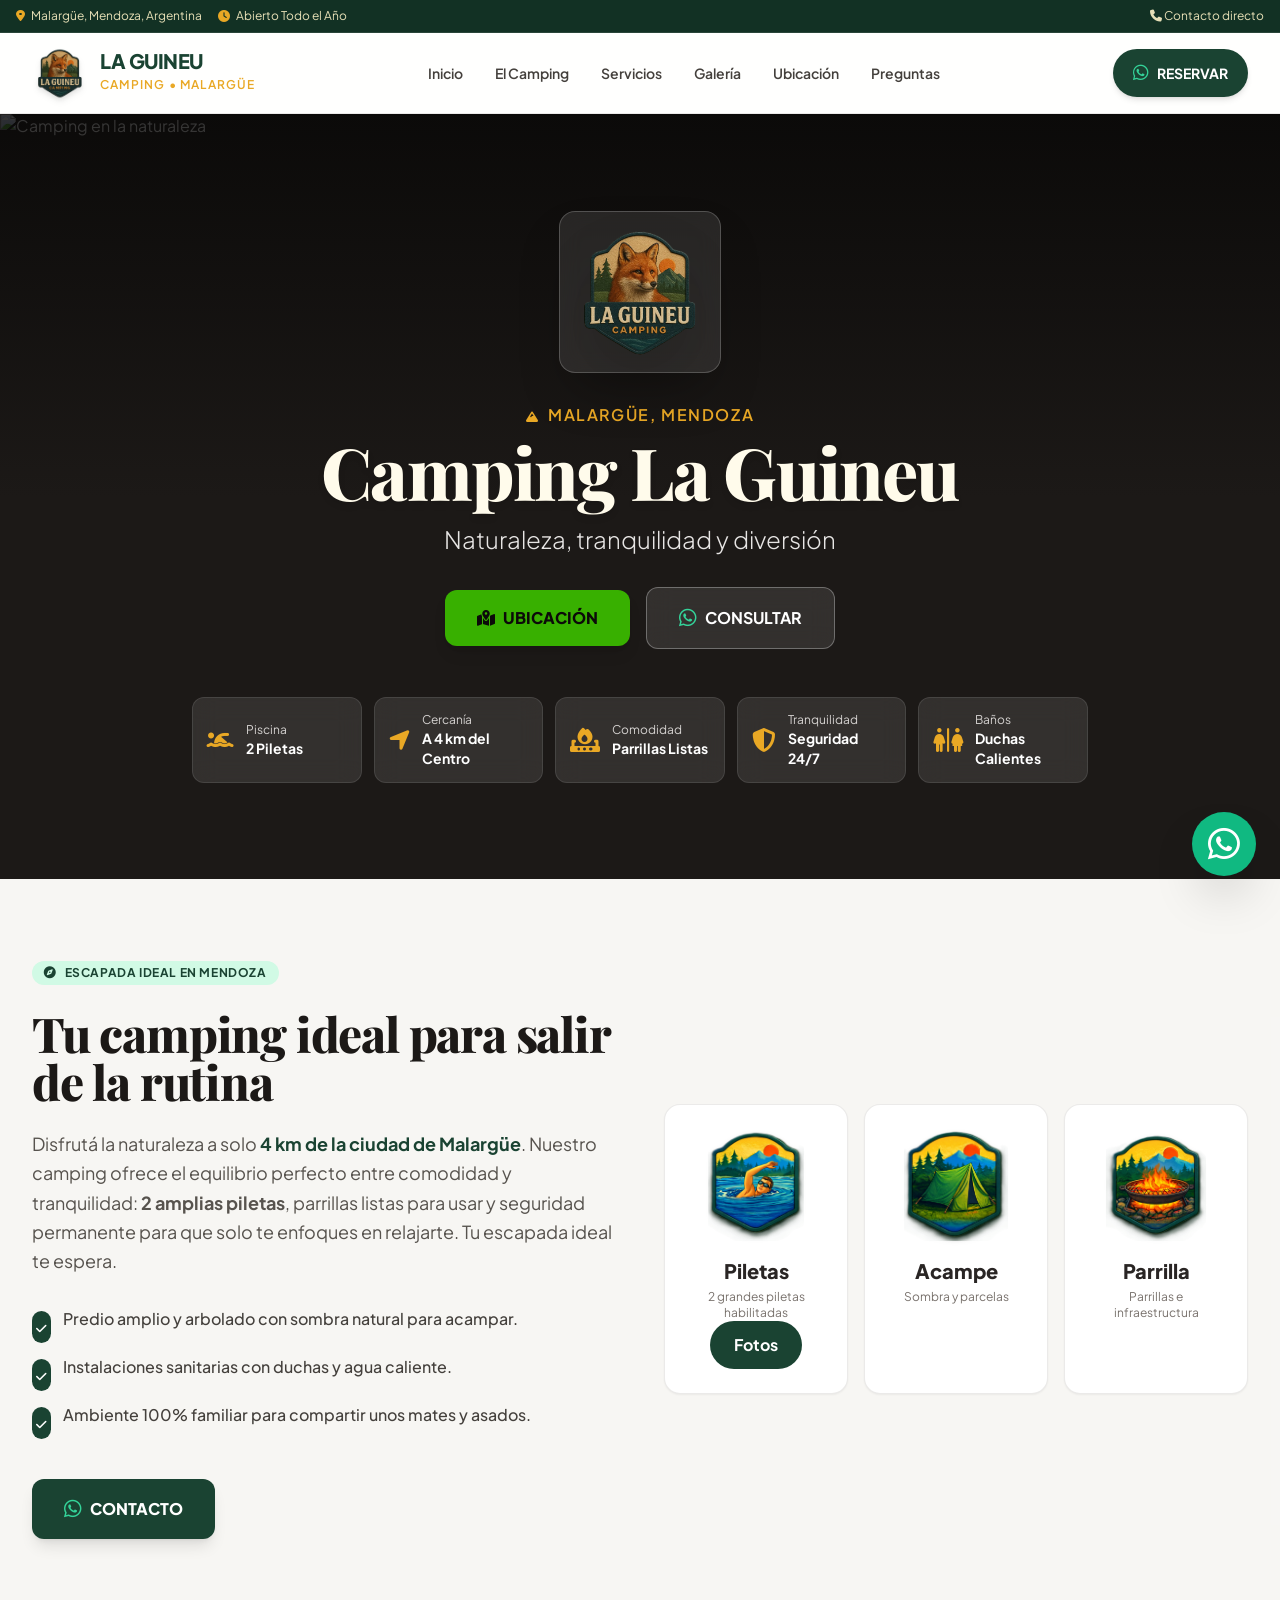
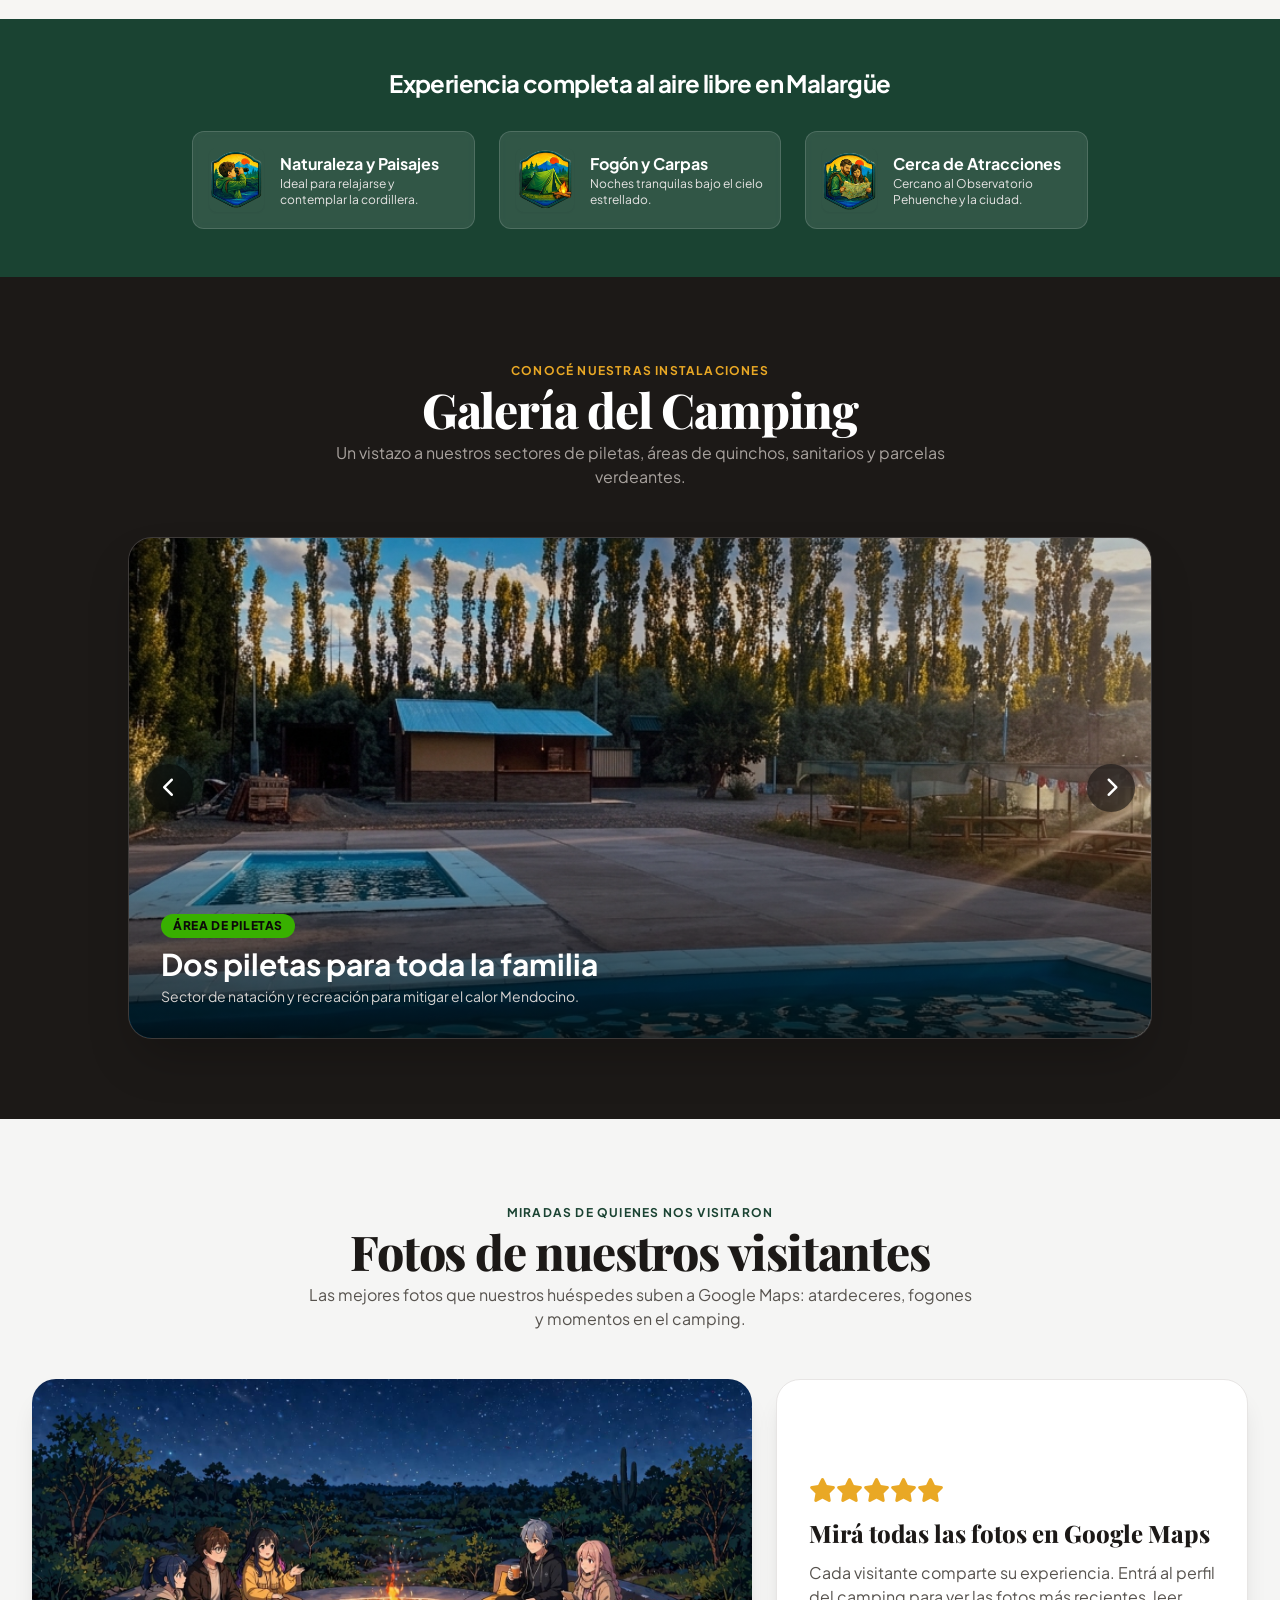
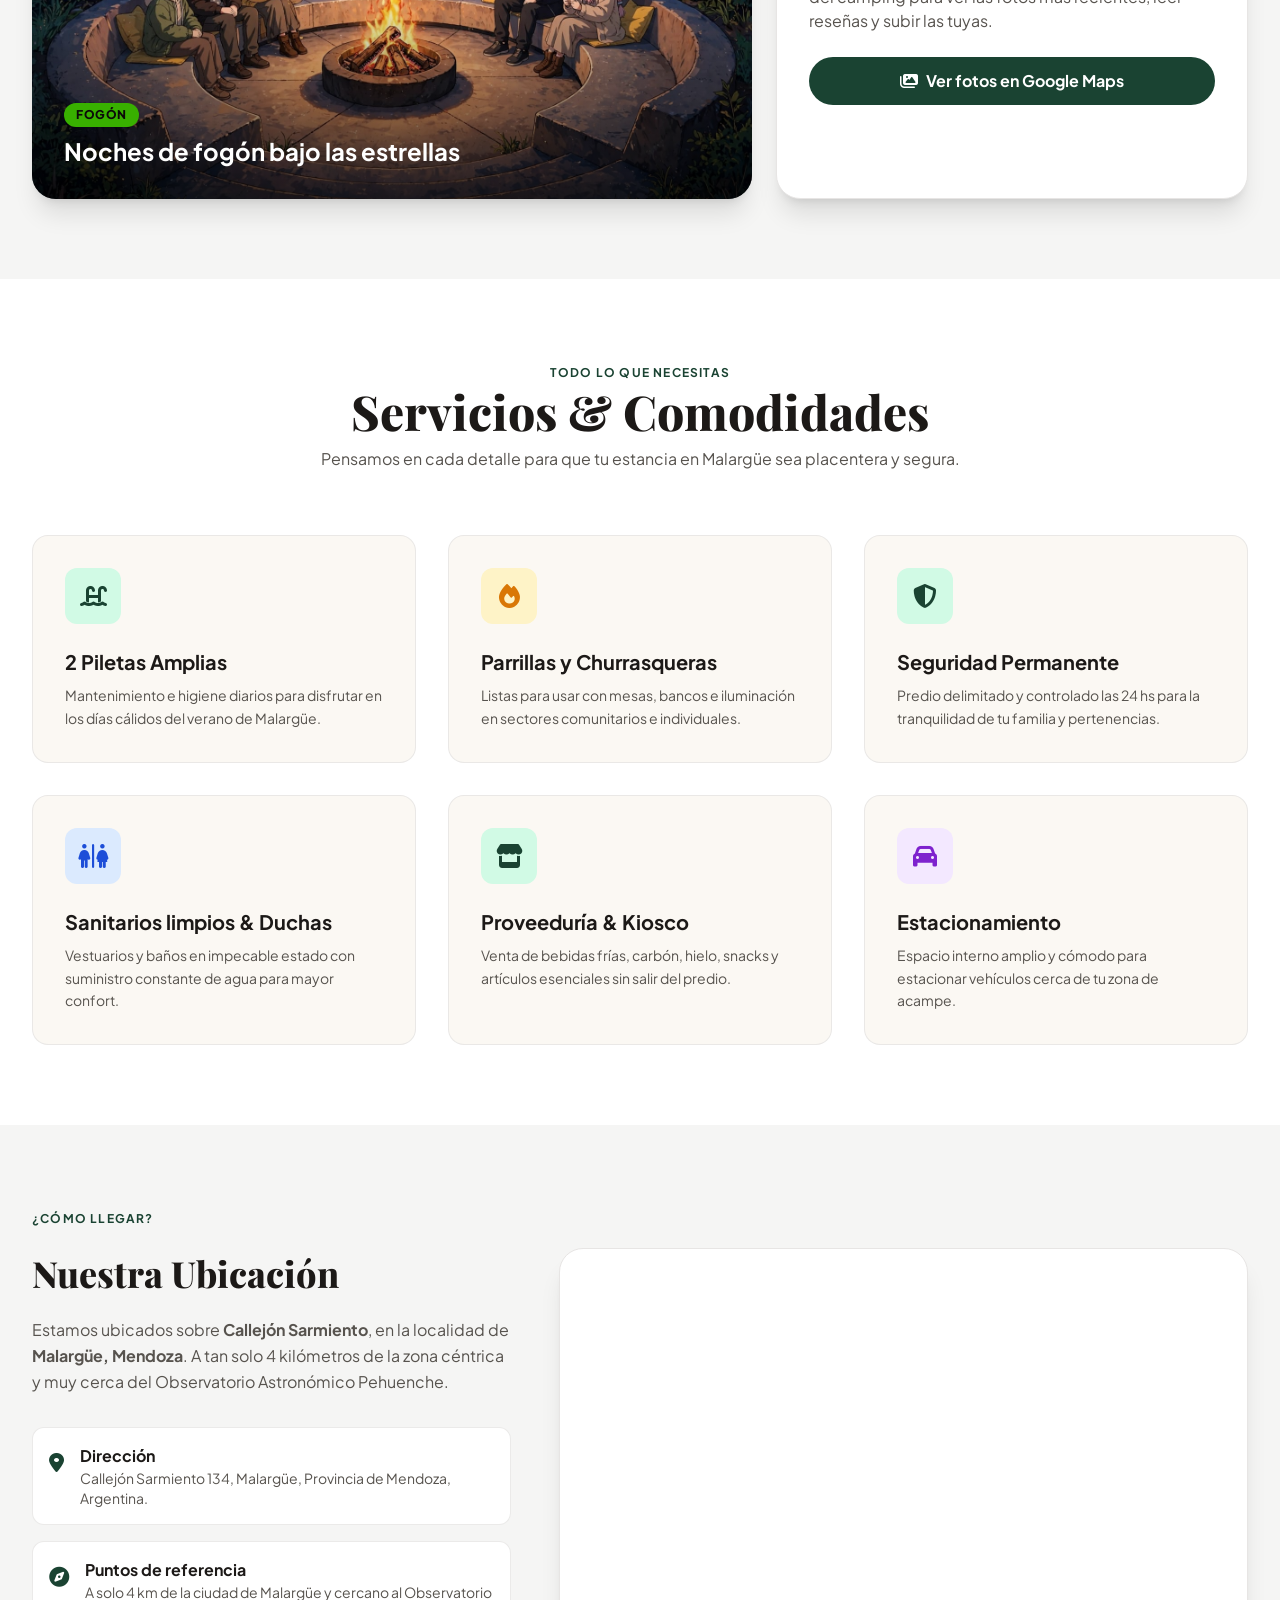
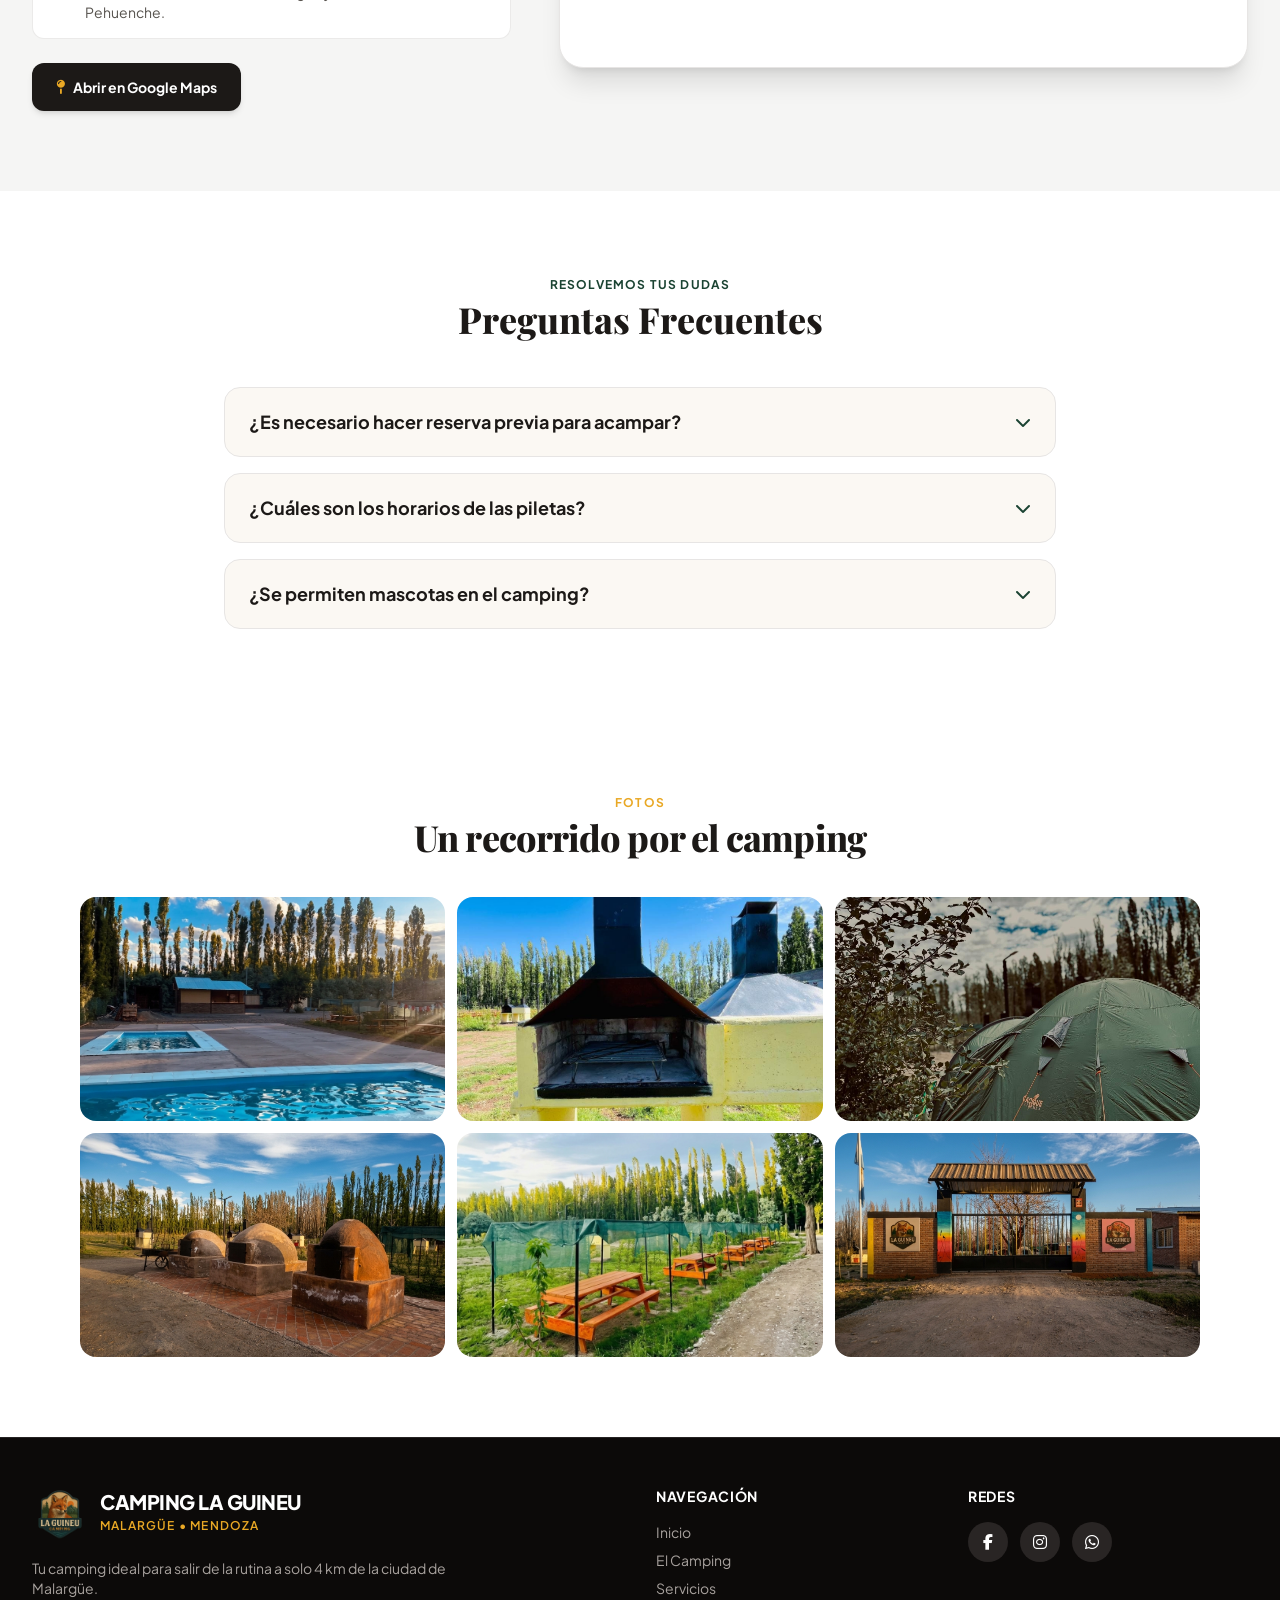
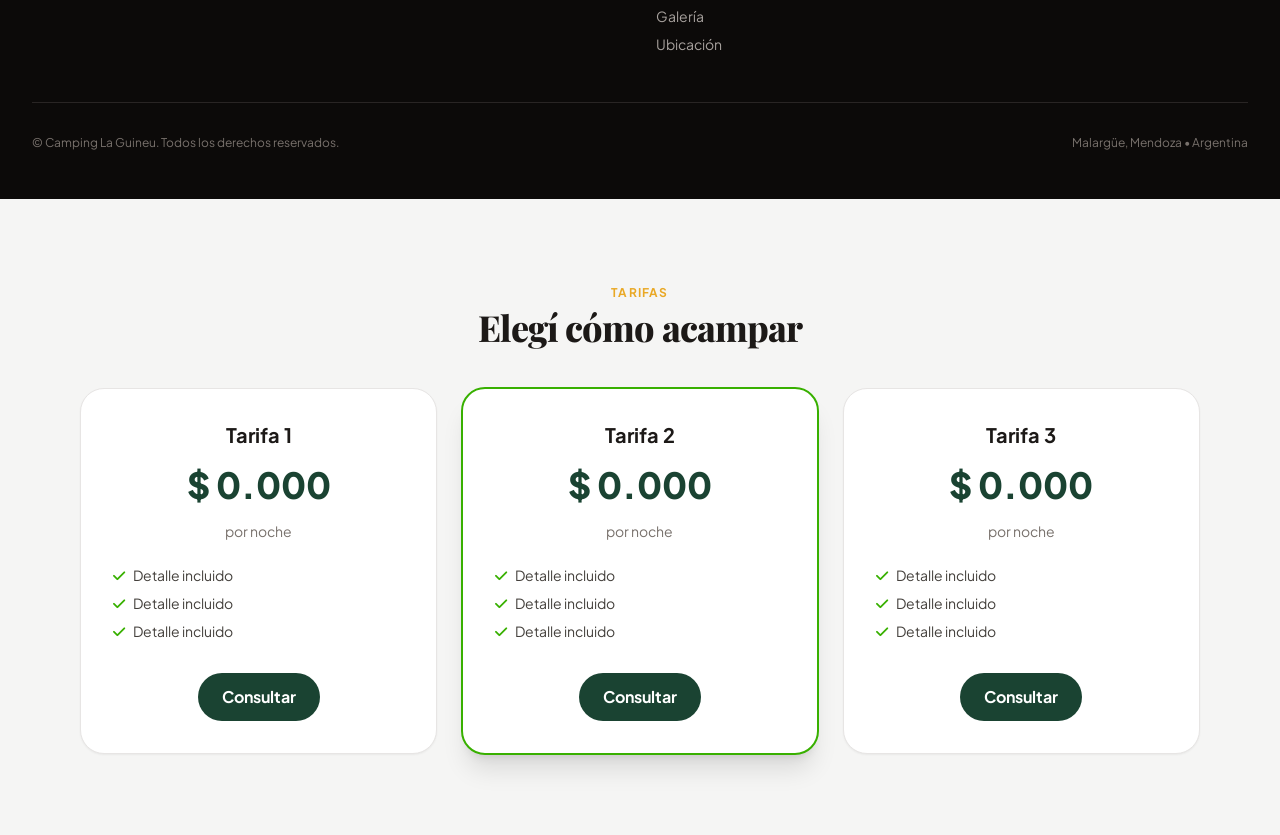
==== commit 67516b10: "Editor: agregue precios en tarjetas" ====
--- a/site/index.html
+++ b/site/index.html
@@ -7,20 +7,20 @@
 <script src="vendor/tailwind-3.4.17.js"></script>
 <link rel="stylesheet" href="Src/laguineu.css">
 <link rel="stylesheet" href="https://cdnjs.cloudflare.com/ajax/libs/font-awesome/6.4.0/css/all.min.css" integrity="sha384-iw3OoTErCYJJB9mCa8LNS2hbsQ7M3C0EpIsO/H5+EGAkPGc6rk+V8i04oW/K5xq0" crossorigin="anonymous" referrerpolicy="no-referrer">
-<link rel="stylesheet" href="https://fonts.googleapis.com/css2?family=Plus+Jakarta+Sans:wght@400;500;600;700;800&family=Poppins:wght@400;600;700&family=Roboto:wght@400;700&family=Playfair+Display:wght@400;700&display=swap">
+<link rel="stylesheet" href="https://fonts.googleapis.com/css2?family=Plus+Jakarta+Sans:wght@400;500;600;700;800&family=Playfair+Display:wght@400;700&display=swap">
 <script src="Src/tw-config.js"></script>
-<style>.cr-track{scrollbar-width:none}.cr-track::-webkit-scrollbar{display:none}#iy432g{background-color:#1b4639;background-image:none;}#iyoa1w{font-family:'Roboto', sans-serif;}#i0zqd5{font-family:'Roboto', sans-serif;}#i256bd{font-family:'Roboto', sans-serif;}#iyzaag{font-family:'Roboto', sans-serif;}#ipjs83{font-family:'Roboto', sans-serif;}#im870a{font-family:'Roboto', sans-serif;}#ihct7k{font-family:'Poppins', sans-serif;}#ifhakd{font-family:'Roboto', sans-serif;}</style>
+<style>.cr-track{scrollbar-width:none}.cr-track::-webkit-scrollbar{display:none}</style>
 </head>
 <body class="bg-brand-sand text-stone-800 font-sans antialiased selection:bg-brand-accent selection:text-white">
 <div class="bg-brand-darkgreen text-amber-100/90 text-xs py-2 px-4 border-b border-white/10"><div class="max-w-7xl mx-auto flex justify-between items-center"><div class="flex items-center gap-4"><span class="flex items-center gap-1.5"><i class="fa-solid fa-location-dot text-brand-gold"></i> Malargüe,
           Mendoza, Argentina</span><span class="hidden sm:flex items-center gap-1.5"><i class="fa-solid fa-clock text-brand-gold"></i> Abierto Todo
           el Año</span></div><div class="flex items-center gap-3"><a href="https://wa.me/5492604321990" target="_blank" class="hover:text-white transition-colors"><i class="fa-solid fa-phone"></i> Contacto directo</a></div></div></div><!-- HEADER / NAVBAR --><header class="sticky top-0 z-40 bg-white/90 backdrop-blur-md border-b border-stone-200/80 shadow-sm transition-all duration-300"><div class="max-w-7xl mx-auto px-4 sm:px-6 lg:px-8"><div class="flex items-center justify-between h-20"><!-- BRAND LOGO --><a href="#" class="flex items-center gap-3 group"><img src="Public/Images/logoguineu.png" alt="Camping La Guineu Logo" class="h-14 w-auto drop-shadow-md transition-transform group-hover:scale-105 duration-300"/><div><span class="block text-xl font-extrabold text-brand-green tracking-tight leading-none">LA GUINEU</span><span class="text-xs font-semibold uppercase tracking-widest text-brand-gold">Camping • Malargüe</span></div></a><!-- DESKTOP MENU --><nav class="hidden md:flex items-center gap-8 text-sm font-semibold text-stone-700"><a href="#inicio" class="hover:text-brand-green transition-colors py-1">Inicio</a><a href="#nosotros" class="hover:text-brand-green transition-colors py-1">El Camping</a><a href="#servicios" class="hover:text-brand-green transition-colors py-1">Servicios</a><a href="#galeria" class="hover:text-brand-green transition-colors py-1">Galería</a><a href="#ubicacion" class="hover:text-brand-green transition-colors py-1">Ubicación</a><a href="#faq" class="hover:text-brand-green transition-colors py-1">Preguntas</a></nav><!-- CTA BUTTON --><div class="hidden sm:flex items-center gap-3"><a href="https://wa.me/5492604321990?text=Hola!%20Quisiera%20consultar%20disponibilidad%20para%20reservar%20en%20Camping%20La%20Guineu" target="_blank" class="inline-flex items-center gap-2 bg-brand-green hover:bg-brand-darkgreen text-white font-bold px-5 py-2.5 rounded-full shadow-md hover:shadow-lg transition-all duration-300 text-sm"><i class="fa-brands fa-whatsapp text-lg text-emerald-400"></i><span>RESERVAR</span></a></div><!-- MOBILE MENU BUTTON --><button id="mobile-menu-btn" aria-label="Abrir menú" class="md:hidden text-stone-700 hover:text-brand-green p-2 focus:outline-none"><i class="fa-solid fa-bars text-2xl"></i></button></div></div><!-- MOBILE NAVIGATION MENU --><div id="mobile-menu" class="hidden md:hidden bg-white border-b border-stone-200 px-4 pt-2 pb-6 space-y-3"><a href="#inicio" class="block py-2 text-stone-700 font-medium hover:text-brand-green border-b border-stone-100">Inicio</a><a href="#nosotros" class="block py-2 text-stone-700 font-medium hover:text-brand-green border-b border-stone-100">El Camping</a><a href="#servicios" class="block py-2 text-stone-700 font-medium hover:text-brand-green border-b border-stone-100">Servicios</a><a href="#galeria" class="block py-2 text-stone-700 font-medium hover:text-brand-green border-b border-stone-100">Galería</a><a href="#ubicacion" class="block py-2 text-stone-700 font-medium hover:text-brand-green border-b border-stone-100">Ubicación</a><a href="#faq" class="block py-2 text-stone-700 font-medium hover:text-brand-green border-b border-stone-100">Preguntas
         Frecuentes</a><a href="https://wa.me/5492604321990?text=Hola!%20Quisiera%20consultar%20disponibilidad%20para%20reservar" target="_blank" class="flex items-center justify-center gap-2 w-full bg-brand-green text-white font-bold py-3 rounded-xl shadow-sm mt-4"><i class="fa-brands fa-whatsapp text-xl"></i><span>Consultar por WhatsApp</span></a></div></header><!-- HERO SECTION --><section id="inicio" class="relative min-h-[85vh] flex items-center justify-center overflow-hidden bg-stone-900 text-white"><div class="absolute inset-0 z-0"><img src="https://images.unsplash.com/photo-1504280390367-361c6d9f38f4?auto=format&amp;fit=crop&amp;q=80&amp;w=2000" alt="Camping en la naturaleza" class="w-full h-full object-cover object-center opacity-45"/><div class="absolute inset-0 bg-gradient-to-t from-stone-900 via-stone-900/40 to-black/60"></div></div><div class="relative z-10 max-w-5xl mx-auto px-4 text-center py-20"><!-- Logo Badge Hero --><div class="inline-block mb-6 p-2 bg-white/10 backdrop-blur-md rounded-2xl border border-white/20 shadow-2xl"><img src="Public/Images/logoguineu.png" alt="Zorro Logo Camping La Guineu" class="h-28 sm:h-36 w-auto mx-auto drop-shadow-2xl"/></div><span class="block text-brand-gold font-semibold uppercase tracking-widest text-sm sm:text-base mb-2"><i class="fa-solid fa-mountain text-xs mr-1"></i> Malargüe, Mendoza
-      </span><h1 class="text-4xl sm:text-6xl md:text-7xl font-extrabold tracking-tight mb-4 font-serif text-amber-50 drop-shadow-md">
+      </span><h1 class="text-4xl sm:text-6xl md:text-7xl font-extrabold tracking-tight mb-4 font-serif text-amber-50 drop-shadow-md" id="ivof3">
         Camping La Guineu
       </h1><p class="text-xl sm:text-2xl text-stone-200 font-light max-w-2xl mx-auto mb-8 leading-relaxed">
         Naturaleza, tranquilidad y diversión
-      </p><div class="flex flex-col sm:flex-row items-center justify-center gap-4 max-w-md mx-auto"><a href="#ubicacion" class="w-full sm:w-auto inline-flex items-center justify-center gap-2 bg-brand-accent hover:bg-emerald-600 text-stone-950 font-extrabold px-8 py-4 rounded-xl shadow-lg hover:shadow-xl transition-all duration-300 text-base"><i class="fa-solid fa-map-location-dot"></i><span>UBICACIÓN</span></a><a href="https://wa.me/5492604321990?text=Hola!%20Quiero%20mas%20informacion" target="_blank" class="w-full sm:w-auto inline-flex items-center justify-center gap-2 bg-white/10 hover:bg-white/20 backdrop-blur-md text-white border border-white/30 font-bold px-8 py-4 rounded-xl transition-all duration-300 text-base"><i class="fa-brands fa-whatsapp text-emerald-400 text-xl"></i><span>CONSULTAR</span></a></div><!-- Quick Info Cards --><div class="grid grid-cols-2 md:grid-cols-5 gap-3 mt-12 max-w-4xl mx-auto text-left"><div class="bg-white/10 backdrop-blur-md p-3.5 rounded-xl border border-white/10 flex items-center gap-3"><i class="fa-solid fa-person-swimming text-brand-gold text-2xl"></i><div><p class="text-xs text-stone-300">Piscina</p><p class="text-sm font-bold text-white">2 Piletas</p></div></div><div class="bg-white/10 backdrop-blur-md p-3.5 rounded-xl border border-white/10 flex items-center gap-3"><i class="fa-solid fa-location-arrow text-brand-gold text-2xl"></i><div><p class="text-xs text-stone-300">Cercanía</p><p class="text-sm font-bold text-white">A 4 km del Centro</p></div></div><div class="bg-white/10 backdrop-blur-md p-3.5 rounded-xl border border-white/10 flex items-center gap-3"><i class="fa-solid fa-fire-burner text-brand-gold text-2xl"></i><div><p class="text-xs text-stone-300">Comodidad</p><p class="text-sm font-bold text-white">Parrillas Listas</p></div></div><div class="bg-white/10 backdrop-blur-md p-3.5 rounded-xl border border-white/10 flex items-center gap-3"><i class="fa-solid fa-shield-halved text-brand-gold text-2xl"></i><div><p class="text-xs text-stone-300">Tranquilidad</p><p class="text-sm font-bold text-white">Seguridad 24/7</p></div></div><div class="bg-white/10 backdrop-blur-md p-3.5 rounded-xl border border-white/10 flex items-center gap-3"><i class="fa-solid fa-restroom text-brand-gold text-2xl"></i><div><p class="text-xs text-stone-300">Baños</p><p class="text-sm font-bold text-white">Duchas Calientes </p></div></div></div></div></section><!-- BIENVENIDA / NOSOTROS SECTION --><section id="nosotros" class="py-20 bg-stone-100/60 relative overflow-hidden"><div class="max-w-7xl mx-auto px-4 sm:px-6 lg:px-8"><div class="grid grid-cols-1 lg:grid-cols-12 gap-12 items-center"><!-- Text Content --><div class="lg:col-span-6 space-y-6"><div class="inline-flex items-center gap-2 px-3 py-1 bg-emerald-100 text-brand-green rounded-full text-xs font-bold uppercase tracking-wider"><i class="fa-solid fa-compass"></i> Escapada ideal en Mendoza
+      </p><div class="flex flex-col sm:flex-row items-center justify-center gap-4 max-w-md mx-auto"><a href="#ubicacion" class="w-full sm:w-auto inline-flex items-center justify-center gap-2 bg-brand-accent hover:bg-emerald-600 text-stone-950 font-extrabold px-8 py-4 rounded-xl shadow-lg hover:shadow-xl transition-all duration-300 text-base"><i class="fa-solid fa-map-location-dot"></i><span id="img7j">UBICACIÓN</span></a><a href="https://wa.me/5492604321990?text=Hola!%20Quiero%20mas%20informacion" target="_blank" class="w-full sm:w-auto inline-flex items-center justify-center gap-2 bg-white/10 hover:bg-white/20 backdrop-blur-md text-white border border-white/30 font-bold px-8 py-4 rounded-xl transition-all duration-300 text-base"><i class="fa-brands fa-whatsapp text-emerald-400 text-xl"></i><span>CONSULTAR</span></a></div><!-- Quick Info Cards --><div class="grid grid-cols-2 md:grid-cols-5 gap-3 mt-12 max-w-4xl mx-auto text-left"><div class="bg-white/10 backdrop-blur-md p-3.5 rounded-xl border border-white/10 flex items-center gap-3"><i class="fa-solid fa-person-swimming text-brand-gold text-2xl"></i><div><p class="text-xs text-stone-300">Piscina</p><p class="text-sm font-bold text-white">2 Piletas</p></div></div><div class="bg-white/10 backdrop-blur-md p-3.5 rounded-xl border border-white/10 flex items-center gap-3"><i class="fa-solid fa-location-arrow text-brand-gold text-2xl"></i><div><p class="text-xs text-stone-300">Cercanía</p><p class="text-sm font-bold text-white">A 4 km del Centro</p></div></div><div class="bg-white/10 backdrop-blur-md p-3.5 rounded-xl border border-white/10 flex items-center gap-3"><i class="fa-solid fa-fire-burner text-brand-gold text-2xl"></i><div><p class="text-xs text-stone-300">Comodidad</p><p class="text-sm font-bold text-white">Parrillas Listas</p></div></div><div class="bg-white/10 backdrop-blur-md p-3.5 rounded-xl border border-white/10 flex items-center gap-3"><i class="fa-solid fa-shield-halved text-brand-gold text-2xl"></i><div><p class="text-xs text-stone-300">Tranquilidad</p><p class="text-sm font-bold text-white">Seguridad 24/7</p></div></div><div class="bg-white/10 backdrop-blur-md p-3.5 rounded-xl border border-white/10 flex items-center gap-3"><i class="fa-solid fa-restroom text-brand-gold text-2xl"></i><div><p class="text-xs text-stone-300">Baños</p><p class="text-sm font-bold text-white">Duchas Calientes </p></div></div></div></div></section><!-- BIENVENIDA / NOSOTROS SECTION --><section id="nosotros" class="py-20 bg-stone-100/60 relative overflow-hidden"><div class="max-w-7xl mx-auto px-4 sm:px-6 lg:px-8"><div class="grid grid-cols-1 lg:grid-cols-12 gap-12 items-center"><!-- Text Content --><div class="lg:col-span-6 space-y-6"><div class="inline-flex items-center gap-2 px-3 py-1 bg-emerald-100 text-brand-green rounded-full text-xs font-bold uppercase tracking-wider"><i class="fa-solid fa-compass"></i> Escapada ideal en Mendoza
           </div><h2 class="text-3xl sm:text-5xl font-extrabold text-stone-900 tracking-tight leading-tight font-serif">
             Tu camping ideal para salir de la rutina
           </h2><p class="text-lg text-stone-600 leading-relaxed">
@@ -28,7 +28,7 @@
             Nuestro camping ofrece el equilibrio perfecto entre comodidad y tranquilidad: <strong>2 amplias
               piletas</strong>, parrillas listas para usar y seguridad permanente para que solo te enfoques en
             relajarte. Tu escapada ideal te espera.
-          </p><!-- Highlights List --><div class="space-y-3 pt-2"><div class="flex items-start gap-3"><div class="bg-brand-green text-white p-1 rounded-full mt-1"><i class="fa-solid fa-check text-xs"></i></div><p class="text-stone-700 font-medium">Predio amplio y arbolado con sombra natural para acampar.</p></div><div class="flex items-start gap-3"><div class="bg-brand-green text-white p-1 rounded-full mt-1"><i class="fa-solid fa-check text-xs"></i></div><p class="text-stone-700 font-medium">Instalaciones sanitarias con duchas y agua caliente.</p></div><div class="flex items-start gap-3"><div class="bg-brand-green text-white p-1 rounded-full mt-1"><i class="fa-solid fa-check text-xs"></i></div><p class="text-stone-700 font-medium">Ambiente 100% familiar para compartir unos mates y asados.</p></div></div><div class="pt-4"><a href="https://wa.me/5492604321990?text=Hola!%20Quiero%20contactarme%20con%20el%20camping" target="_blank" class="inline-flex items-center gap-2 bg-brand-green hover:bg-brand-darkgreen text-white font-extrabold px-8 py-4 rounded-xl shadow-lg transition-all duration-300"><i class="fa-brands fa-whatsapp text-xl text-emerald-400"></i><span>CONTACTO</span></a></div></div><!-- Badges Grid --><div class="lg:col-span-6 grid grid-cols-1 sm:grid-cols-3 gap-4"><!-- Badge 1: Piletas --><div class="bg-white p-6 rounded-2xl shadow-sm border border-stone-200/80 text-center flex flex-col items-center hover:shadow-md transition-shadow"><div class="w-28 h-28 mb-4 flex items-center justify-center"><img src="Public/Images/iconopiscinas.png" alt="Insignia Piletas" class="max-h-full max-w-full object-contain drop-shadow"/></div><h3 class="text-xl font-extrabold text-stone-800">Piletas</h3><p class="text-xs text-stone-500 mt-1">2 grandes piletas habilitadas</p></div><!-- Badge 2: Acampe --><div class="bg-white p-6 rounded-2xl shadow-sm border border-stone-200/80 text-center flex flex-col items-center hover:shadow-md transition-shadow"><div class="w-28 h-28 mb-4 flex items-center justify-center"><img src="Public/Images/iconoacampe.png" alt="Insignia Acampe" class="max-h-full max-w-full object-contain drop-shadow"/></div><h3 class="text-xl font-extrabold text-stone-800">Acampe</h3><p class="text-xs text-stone-500 mt-1">Sombra y parcelas</p></div><!-- Badge 3: Parrilla --><div class="bg-white p-6 rounded-2xl shadow-sm border border-stone-200/80 text-center flex flex-col items-center hover:shadow-md transition-shadow"><div class="w-28 h-28 mb-4 flex items-center justify-center"><img src="Public/Images/iconoparrillas.png" alt="Insignia Parrilla" class="max-h-full max-w-full object-contain drop-shadow"/></div><h3 class="text-xl font-extrabold text-stone-800">Parrilla</h3><p class="text-xs text-stone-500 mt-1">Parrillas e infraestructura</p></div></div></div></div></section><!-- ILUSTRACIONES ADICIONALES (BADGES TEMÁTICAS) --><section class="py-12 bg-brand-green text-white"><div class="max-w-7xl mx-auto px-4 sm:px-6 lg:px-8"><div class="text-center mb-8"><h2 class="text-2xl font-bold tracking-tight">Experiencia completa al aire libre en Malargüe </h2></div><div class="grid grid-cols-1 sm:grid-cols-3 gap-6 max-w-4xl mx-auto"><div class="bg-white/10 backdrop-blur-sm p-4 rounded-xl border border-white/15 flex items-center gap-4"><img src="Public/Images/iconopaisajes.png" alt="Observación de naturaleza" class="w-16 h-16 rounded-lg object-cover shadow-sm"/><div><h4 class="font-bold text-white text-base">Naturaleza y Paisajes</h4><p class="text-xs text-stone-200">Ideal para relajarse y contemplar la cordillera.</p></div></div><div class="bg-white/10 backdrop-blur-sm p-4 rounded-xl border border-white/15 flex items-center gap-4"><img src="Public/Images/iconocarpayfogon.png" alt="Acampe y Fogón" class="w-16 h-16 rounded-lg object-cover shadow-sm"/><div><h4 class="font-bold text-white text-base">Fogón y Carpas</h4><p class="text-xs text-stone-200">Noches tranquilas bajo el cielo estrellado.</p></div></div><div class="bg-white/10 backdrop-blur-sm p-4 rounded-xl border border-white/15 flex items-center gap-4"><img src="Public/Images/iconoatracciones.png" alt="Senderismo y Guía" class="w-16 h-16 rounded-lg object-cover shadow-sm"/><div><h4 class="font-bold text-white text-base">Cerca de Atracciones</h4><p class="text-xs text-stone-200">Cercano al Observatorio Pehuenche y la ciudad.</p></div></div></div></div></section><!-- CARRUSEL DE IMÁGENES / INSTALACIONES --><section id="galeria" class="py-20 bg-stone-900 text-white"><div class="max-w-7xl mx-auto px-4 sm:px-6 lg:px-8"><div class="text-center mb-12"><span class="text-brand-gold font-bold uppercase tracking-widest text-xs">Conocé nuestras instalaciones</span><h2 class="text-3xl sm:text-5xl font-extrabold tracking-tight font-serif mt-1">Galería del Camping</h2><p class="text-stone-400 max-w-2xl mx-auto mt-2 text-sm sm:text-base">Un vistazo a nuestros sectores de piletas,
+          </p><!-- Highlights List --><div class="space-y-3 pt-2"><div class="flex items-start gap-3"><div class="bg-brand-green text-white p-1 rounded-full mt-1"><i class="fa-solid fa-check text-xs"></i></div><p class="text-stone-700 font-medium">Predio amplio y arbolado con sombra natural para acampar.</p></div><div class="flex items-start gap-3"><div class="bg-brand-green text-white p-1 rounded-full mt-1"><i class="fa-solid fa-check text-xs"></i></div><p class="text-stone-700 font-medium">Instalaciones sanitarias con duchas y agua caliente.</p></div><div class="flex items-start gap-3"><div class="bg-brand-green text-white p-1 rounded-full mt-1"><i class="fa-solid fa-check text-xs"></i></div><p class="text-stone-700 font-medium">Ambiente 100% familiar para compartir unos mates y asados.</p></div></div><div class="pt-4"><a href="https://wa.me/5492604321990?text=Hola!%20Quiero%20contactarme%20con%20el%20camping" target="_blank" class="inline-flex items-center gap-2 bg-brand-green hover:bg-brand-darkgreen text-white font-extrabold px-8 py-4 rounded-xl shadow-lg transition-all duration-300"><i class="fa-brands fa-whatsapp text-xl text-emerald-400"></i><span>CONTACTO</span></a></div></div><!-- Badges Grid --><div class="lg:col-span-6 grid grid-cols-1 sm:grid-cols-3 gap-4"><!-- Badge 1: Piletas --><div class="bg-white p-6 rounded-2xl shadow-sm border border-stone-200/80 text-center flex flex-col items-center hover:shadow-md transition-shadow" id="i31ygw"><div class="w-28 h-28 mb-4 flex items-center justify-center"><img src="Public/Images/iconopiscinas.png" alt="Insignia Piletas" class="max-h-full max-w-full object-contain drop-shadow"/></div><h3 class="text-xl font-extrabold text-stone-800">Piletas</h3><p class="text-xs text-stone-500 mt-1">2 grandes piletas habilitadas</p><a href="#GaleriaFotos" id="impx5h" class="inline-flex items-center gap-2 bg-brand-green hover:bg-brand-lightgreen text-white font-bold px-6 py-3 rounded-full transition-colors">Fotos</a></div><!-- Badge 2: Acampe --><div class="bg-white p-6 rounded-2xl shadow-sm border border-stone-200/80 text-center flex flex-col items-center hover:shadow-md transition-shadow" id="idp7ma"><div class="w-28 h-28 mb-4 flex items-center justify-center"><img src="Public/Images/iconoacampe.png" alt="Insignia Acampe" class="max-h-full max-w-full object-contain drop-shadow" id="i1pp97"/></div><h3 class="text-xl font-extrabold text-stone-800">Acampe</h3><p class="text-xs text-stone-500 mt-1">Sombra y parcelas</p></div><!-- Badge 3: Parrilla --><div class="bg-white p-6 rounded-2xl shadow-sm border border-stone-200/80 text-center flex flex-col items-center hover:shadow-md transition-shadow" id="i7bk9q"><div class="w-28 h-28 mb-4 flex items-center justify-center"><img src="Public/Images/iconoparrillas.png" alt="Insignia Parrilla" class="max-h-full max-w-full object-contain drop-shadow" id="icg6pz"/></div><h3 class="text-xl font-extrabold text-stone-800">Parrilla</h3><p class="text-xs text-stone-500 mt-1" id="iwp73a">Parrillas e infraestructura</p></div></div></div></div></section><!-- ILUSTRACIONES ADICIONALES (BADGES TEMÁTICAS) --><section class="py-12 bg-brand-green text-white"><div class="max-w-7xl mx-auto px-4 sm:px-6 lg:px-8"><div class="text-center mb-8"><h2 class="text-2xl font-bold tracking-tight">Experiencia completa al aire libre en Malargüe </h2></div><div class="grid grid-cols-1 sm:grid-cols-3 gap-6 max-w-4xl mx-auto"><div class="bg-white/10 backdrop-blur-sm p-4 rounded-xl border border-white/15 flex items-center gap-4"><img src="Public/Images/iconopaisajes.png" alt="Observación de naturaleza" class="w-16 h-16 rounded-lg object-cover shadow-sm"/><div><h4 class="font-bold text-white text-base">Naturaleza y Paisajes</h4><p class="text-xs text-stone-200">Ideal para relajarse y contemplar la cordillera.</p></div></div><div class="bg-white/10 backdrop-blur-sm p-4 rounded-xl border border-white/15 flex items-center gap-4"><img src="Public/Images/iconocarpayfogon.png" alt="Acampe y Fogón" class="w-16 h-16 rounded-lg object-cover shadow-sm"/><div><h4 class="font-bold text-white text-base">Fogón y Carpas</h4><p class="text-xs text-stone-200">Noches tranquilas bajo el cielo estrellado.</p></div></div><div class="bg-white/10 backdrop-blur-sm p-4 rounded-xl border border-white/15 flex items-center gap-4"><img src="Public/Images/iconoatracciones.png" alt="Senderismo y Guía" class="w-16 h-16 rounded-lg object-cover shadow-sm"/><div><h4 class="font-bold text-white text-base">Cerca de Atracciones</h4><p class="text-xs text-stone-200">Cercano al Observatorio Pehuenche y la ciudad.</p></div></div></div></div></section><!-- CARRUSEL DE IMÁGENES / INSTALACIONES --><section id="galeria" class="py-20 bg-stone-900 text-white"><div class="max-w-7xl mx-auto px-4 sm:px-6 lg:px-8"><div class="text-center mb-12"><span class="text-brand-gold font-bold uppercase tracking-widest text-xs">Conocé nuestras instalaciones</span><h2 class="text-3xl sm:text-5xl font-extrabold tracking-tight font-serif mt-1">Galería del Camping</h2><p class="text-stone-400 max-w-2xl mx-auto mt-2 text-sm sm:text-base">Un vistazo a nuestros sectores de piletas,
           áreas de quinchos, sanitarios y parcelas verdeantes.</p></div><!-- Carousel Container --><div class="relative max-w-5xl mx-auto rounded-3xl overflow-hidden shadow-2xl border border-white/10 bg-stone-800"><!-- Slides --><div id="carousel-slides" class="relative h-[350px] sm:h-[500px]"><!-- Slide 1 --><div class="carousel-item absolute inset-0 transition-opacity duration-700 ease-in-out opacity-100 z-10"><img src="Public/Images/Pileta HD.jfif" alt="Piletas del Camping" class="w-full h-full object-cover object-center"/><div class="absolute inset-0 bg-gradient-to-t from-black/80 via-transparent to-black/20"></div><div class="absolute bottom-0 left-0 right-0 p-6 sm:p-8"><span class="bg-brand-accent text-stone-950 font-extrabold text-xs px-3 py-1 rounded-full uppercase tracking-wider mb-2 inline-block">Área
                 de Piletas</span><h3 class="text-2xl sm:text-3xl font-bold text-white">Dos piletas para toda la familia</h3><p class="text-stone-300 text-sm mt-1">Sector de natación y recreación para mitigar el calor Mendocino.
               </p></div></div><!-- Slide 2 --><div class="carousel-item absolute inset-0 transition-opacity duration-700 ease-in-out opacity-0 z-0"><!-- Contenedor para las dos imágenes --><div class="flex h-full w-full"><!-- Imagen 1 (Izquierda) - Borde derecho --><div class="w-1/2 h-full border-r border-black/10"><img src="Public/Images/Mesashdlibres.jfif" alt="Baños Vista 1" class="w-full h-full object-cover object-center"/></div><!-- Imagen 2 (Centro) - Borde derecho --><div class="w-1/2 h-full border-r border-black/10"><img src="Public/Images/Parrilla.jpeg" alt="Baños Vista 2" class="w-full h-full object-cover object-center"/></div><div class="absolute inset-0 bg-gradient-to-t from-black/80 via-black/30 to-black/20"></div><div class="absolute bottom-0 left-0 right-0 p-6 sm:p-8"><span class="bg-emerald-500 text-white font-extrabold text-xs px-3 py-1 rounded-full uppercase tracking-wider mb-2 inline-block">INFRASTRUCTURA</span><h3 class="text-2xl sm:text-3xl font-bold text-white">Parrilas e infraestructura</h3><p class="text-stone-300 text-sm mt-1">Contamos con Parrilas al Aire Libre y Banco con media Sombra </p></div></div></div><!-- Slide 3 - Versión 3 Imágenes (Flex Layout) --><div class="carousel-item absolute inset-0 transition-opacity duration-700 ease-in-out opacity-0 z-0"><!-- Contenedor para las dos imágenes --><div class="flex h-full w-full"><!-- Imagen 1 (Izquierda) - Borde derecho --><div class="w-1/3 h-full border-r border-black/10"><img src="Public/Images/banios1hd.jfif" alt="Baños Vista 1" class="w-full h-full object-cover object-center"/></div><!-- Imagen 2 (Centro) - Borde derecho --><div class="w-1/3 h-full border-r border-black/10"><img src="Public/Images/Banios3.jpeg" alt="Baños Vista 2" class="w-full h-full object-cover object-center"/></div><!-- Imagen 3 (Derecha) - Sin borde final --><div class="w-1/3 h-full"><img src="Public/Images/BaniosHDinodoro.jfif" alt="Baños Vista 3" class="w-full h-full object-cover object-center"/></div></div><!-- Capas superpuestas (Gradiente y Texto) --><div class="absolute inset-0 bg-gradient-to-t from-black/80 via-black/30 to-black/20"></div><div class="absolute bottom-0 left-0 right-0 p-6 sm:p-8"><span class="bg-emerald-500 text-white font-extrabold text-xs px-3 py-1 rounded-full uppercase tracking-wider mb-2 inline-block">BAÑOS</span><h3 class="text-2xl sm:text-3xl font-bold text-white">Amplios Baños</h3><p class="text-stone-300 text-sm mt-1">Nuestros Baños ofrecen Duchas calientes y Comodidad </p></div></div><!-- Slide 4 --><div class="carousel-item absolute inset-0 transition-opacity duration-700 ease-in-out opacity-0 z-0"><img src="Public/Images/carpa1.jpg" alt="Arboleda del Camping" class="w-full h-full object-cover"/><div id="iglazn" class="absolute inset-0 bg-gradient-to-t from-black/80 via-transparent to-black/20"></div><div class="absolute bottom-0 left-0 right-0 p-6 sm:p-8"><span class="bg-emerald-500 text-white font-extrabold text-xs px-3 py-1 rounded-full uppercase tracking-wider mb-2 inline-block">CARPAS</span><h3 class="text-2xl sm:text-3xl font-bold text-white">Sector de Carpas</h3><p class="text-stone-300 text-sm mt-1">Espacio verde listo para que Acampes.</p></div></div><!-- Slide 5 --><div class="carousel-item absolute inset-0 transition-opacity duration-700 ease-in-out opacity-0 z-0"><img src="Public/Images/PuertaCamping.jfif" alt="Espacio Verde" class="w-full h-full object-cover object-center"/><div id="ik78w9" class="absolute inset-0 bg-gradient-to-t from-black/80 via-transparent to-black/20"></div><div class="absolute bottom-0 left-0 right-0 p-6 sm:p-8"><span class="bg-emerald-500 text-white font-extrabold text-xs px-3 py-1 rounded-full uppercase tracking-wider mb-2 inline-block">Espacio
@@ -55,9 +55,9 @@
             Nuestras 2 amplias piletas están habilitadas durante el día en la temporada estival de 10:00 a 20:00 hs.
           </div></div><div class="border border-stone-200 rounded-2xl overflow-hidden bg-brand-sand"><button class="faq-toggle w-full px-6 py-5 text-left font-bold text-stone-900 flex justify-between items-center focus:outline-none"><span class="text-base sm:text-lg">¿Se permiten mascotas en el camping?</span><i class="fa-solid fa-chevron-down text-brand-green transition-transform duration-300"></i></button><div class="faq-content hidden px-6 pb-5 text-stone-600 text-sm leading-relaxed border-t border-stone-200/60 pt-3">
             Sí, aceptamos mascotas educadas siempre que permanezcan con correa y bajo la responsabilidad de sus dueños.
-          </div></div></div></div></section><!-- FOOTER --><footer id="ix2wv2" class="bg-stone-950 text-stone-400 py-12 border-t border-white/10"><div class="max-w-7xl mx-auto px-4 sm:px-6 lg:px-8"><div class="grid grid-cols-1 md:grid-cols-4 gap-8 pb-12 border-b border-stone-800"><div class="md:col-span-2 space-y-4"><div class="flex items-center gap-3"><img src="Public/Images/logoguineu.png" alt="Logo Camping La Guineu" class="h-14 w-auto"/><div><span class="block text-xl font-extrabold text-white tracking-tight leading-none">CAMPING LA GUINEU</span><span class="text-xs font-semibold uppercase tracking-widest text-brand-gold">Malargüe • Mendoza</span></div></div><p class="text-sm text-stone-400 max-w-md">
+          </div></div></div></div></section><section class="py-20 bg-white" id="ibvbhc"><div class="max-w-6xl mx-auto px-4"><div class="text-center mb-10" id="id25te"><span class="text-brand-gold font-bold uppercase tracking-widest text-xs" id="iltpis">Fotos</span><h2 class="text-3xl sm:text-4xl font-extrabold tracking-tight font-serif mt-1 text-stone-900" id="igmaqo">Un recorrido por el camping</h2></div><div class="grid grid-cols-2 md:grid-cols-3 gap-3"><img src="Public/Images/Pileta%20HD.jfif" alt="Foto" class="rounded-2xl w-full h-56 object-cover"/><img src="Public/Images/Parrilla.jpeg" alt="Foto" class="rounded-2xl w-full h-56 object-cover"/><img src="Public/Images/carpa1.jpg" alt="Foto" class="rounded-2xl w-full h-56 object-cover"/><img src="Public/Images/Hornos1.jfif" alt="Foto" class="rounded-2xl w-full h-56 object-cover"/><img src="Public/Images/Mesashdlibres.jfif" alt="Foto" class="rounded-2xl w-full h-56 object-cover"/><img src="Public/Images/PuertaCamping.jfif" alt="Foto" class="rounded-2xl w-full h-56 object-cover"/></div></div></section><!-- FOOTER --><footer id="ix2wv2" class="bg-stone-950 text-stone-400 py-12 border-t border-white/10"><div class="max-w-7xl mx-auto px-4 sm:px-6 lg:px-8"><div class="grid grid-cols-1 md:grid-cols-4 gap-8 pb-12 border-b border-stone-800"><div class="md:col-span-2 space-y-4"><div class="flex items-center gap-3"><img src="Public/Images/logoguineu.png" alt="Logo Camping La Guineu" class="h-14 w-auto"/><div><span class="block text-xl font-extrabold text-white tracking-tight leading-none">CAMPING LA GUINEU</span><span class="text-xs font-semibold uppercase tracking-widest text-brand-gold">Malargüe • Mendoza</span></div></div><p class="text-sm text-stone-400 max-w-md">
             Tu camping ideal para salir de la rutina a solo 4 km de la ciudad de Malargüe.
-          </p></div><div><h4 class="text-white font-bold text-sm uppercase tracking-wider mb-4">Navegación</h4><ul class="space-y-2 text-sm"><li><a href="#inicio" class="hover:text-white transition-colors">Inicio</a></li><li><a href="#nosotros" class="hover:text-white transition-colors">El Camping</a></li><li><a href="#servicios" class="hover:text-white transition-colors">Servicios</a></li><li><a href="#galeria" class="hover:text-white transition-colors">Galería</a></li><li><a href="#ubicacion" class="hover:text-white transition-colors">Ubicación</a></li></ul></div><div id="i1uuwc"><h4 class="text-white font-bold text-sm uppercase tracking-wider mb-4">Redes</h4><div class="flex items-center gap-3"><a href="https://www.facebook.com/profile.php?id=61584801493401" target="_blank" class="w-10 h-10 bg-stone-800 hover:bg-brand-green text-white rounded-full flex items-center justify-center transition-colors"><i class="fa-brands fa-facebook-f"></i></a><a href="https://www.instagram.com/campinglaguineu/" target="_blank" class="w-10 h-10 bg-stone-800 hover:bg-brand-green text-white rounded-full flex items-center justify-center transition-colors"><i class="fa-brands fa-instagram"></i></a><a href="https://wa.me/5492604321990" target="_blank" class="w-10 h-10 bg-stone-800 hover:bg-emerald-600 text-white rounded-full flex items-center justify-center transition-colors"><i class="fa-brands fa-whatsapp"></i></a></div></div></div><div class="pt-8 flex flex-col sm:flex-row justify-between items-center gap-4 text-xs text-stone-500"><p>© Camping La Guineu. Todos los derechos reservados.</p><p>Malargüe, Mendoza • Argentina</p></div></div></footer><!-- BOTÓN FLOTANTE WHATSAPP --><a href="https://wa.me/5492604321990?text=Hola!%20Quisiera%20hacer%20una%20consulta%20sobre%20Camping%20La%20Guineu" target="_blank" aria-label="Contactar por WhatsApp" class="fixed bottom-6 right-6 z-50 bg-emerald-500 hover:bg-emerald-600 text-white w-16 h-16 rounded-full flex items-center justify-center shadow-2xl hover:scale-110 transition-all duration-300"><i class="fa-brands fa-whatsapp text-4xl"></i></a><!-- JAVASCRIPT --><section id="iy432g" title="veni a quedate" class="py-14 bg-brand-green text-white"><div class="max-w-6xl mx-auto px-4 grid grid-cols-2 md:grid-cols-4 gap-8 text-center"><div><div class="text-4xl font-extrabold text-brand-gold" id="iyoa1w">99</div><p class="mt-1 text-sm text-white/80" id="i0zqd5">Prueba ultima en Producion</p></div><div><div class="text-4xl font-extrabold text-brand-gold" id="i256bd">00</div><p class="mt-1 text-sm text-white/80" id="iyzaag">Dato destacado</p></div><div><div class="text-4xl font-extrabold text-brand-gold" id="ipjs83">00</div><p class="mt-1 text-sm text-white/80" id="im870a">Dato destacado</p></div><div><div class="text-4xl font-extrabold text-brand-gold" id="ihct7k">00</div><p class="mt-1 text-sm text-white/80" id="ifhakd">Dato destacado</p></div></div></section>
+          </p></div><div><h4 class="text-white font-bold text-sm uppercase tracking-wider mb-4">Navegación</h4><ul class="space-y-2 text-sm"><li><a href="#inicio" class="hover:text-white transition-colors">Inicio</a></li><li><a href="#nosotros" class="hover:text-white transition-colors">El Camping</a></li><li><a href="#servicios" class="hover:text-white transition-colors">Servicios</a></li><li><a href="#galeria" class="hover:text-white transition-colors">Galería</a></li><li><a href="#ubicacion" class="hover:text-white transition-colors">Ubicación</a></li></ul></div><div id="i1uuwc"><h4 class="text-white font-bold text-sm uppercase tracking-wider mb-4">Redes</h4><div class="flex items-center gap-3"><a href="https://www.facebook.com/profile.php?id=61584801493401" target="_blank" class="w-10 h-10 bg-stone-800 hover:bg-brand-green text-white rounded-full flex items-center justify-center transition-colors"><i class="fa-brands fa-facebook-f"></i></a><a href="https://www.instagram.com/campinglaguineu/" target="_blank" class="w-10 h-10 bg-stone-800 hover:bg-brand-green text-white rounded-full flex items-center justify-center transition-colors"><i class="fa-brands fa-instagram"></i></a><a href="https://wa.me/5492604321990" target="_blank" class="w-10 h-10 bg-stone-800 hover:bg-emerald-600 text-white rounded-full flex items-center justify-center transition-colors"><i class="fa-brands fa-whatsapp"></i></a></div></div></div><div class="pt-8 flex flex-col sm:flex-row justify-between items-center gap-4 text-xs text-stone-500"><p>© Camping La Guineu. Todos los derechos reservados.</p><p>Malargüe, Mendoza • Argentina</p></div></div></footer><!-- BOTÓN FLOTANTE WHATSAPP --><a href="https://wa.me/5492604321990?text=Hola!%20Quisiera%20hacer%20una%20consulta%20sobre%20Camping%20La%20Guineu" target="_blank" aria-label="Contactar por WhatsApp" class="fixed bottom-6 right-6 z-50 bg-emerald-500 hover:bg-emerald-600 text-white w-16 h-16 rounded-full flex items-center justify-center shadow-2xl hover:scale-110 transition-all duration-300"><i class="fa-brands fa-whatsapp text-4xl"></i></a><!-- JAVASCRIPT --><section class="py-20 bg-stone-100" id="i9zpch"><div class="max-w-6xl mx-auto px-4"><div class="text-center mb-10"><span class="text-brand-gold font-bold uppercase tracking-widest text-xs">Tarifas</span><h2 class="text-3xl sm:text-4xl font-extrabold tracking-tight font-serif mt-1 text-stone-900">Elegí cómo acampar</h2></div><div class="grid md:grid-cols-3 gap-6 items-center"><div class="rounded-3xl p-8 text-center bg-white border border-stone-200 shadow-sm"><h3 class="text-xl font-bold text-stone-900">Tarifa 1</h3><div class="text-4xl font-extrabold text-brand-green my-4">$ 0.000</div><p class="text-sm text-stone-500">por noche</p><ul class="mt-6 space-y-2 text-sm text-stone-700 text-left"><li><i class="fa-solid fa-check text-brand-accent mr-2"></i>Detalle incluido</li><li><i class="fa-solid fa-check text-brand-accent mr-2"></i>Detalle incluido</li><li><i class="fa-solid fa-check text-brand-accent mr-2"></i>Detalle incluido</li></ul><a href="https://wa.me/5492604321990" target="_blank" class="mt-8 inline-flex items-center gap-2 bg-brand-green hover:bg-brand-lightgreen text-white font-bold px-6 py-3 rounded-full transition-colors">Consultar</a></div><div class="rounded-3xl p-8 text-center bg-white border-2 border-brand-accent shadow-xl"><h3 class="text-xl font-bold text-stone-900">Tarifa 2</h3><div class="text-4xl font-extrabold text-brand-green my-4">$ 0.000</div><p class="text-sm text-stone-500">por noche</p><ul class="mt-6 space-y-2 text-sm text-stone-700 text-left"><li><i class="fa-solid fa-check text-brand-accent mr-2"></i>Detalle incluido</li><li><i class="fa-solid fa-check text-brand-accent mr-2"></i>Detalle incluido</li><li><i class="fa-solid fa-check text-brand-accent mr-2"></i>Detalle incluido</li></ul><a href="https://wa.me/5492604321990" target="_blank" class="mt-8 inline-flex items-center gap-2 bg-brand-green hover:bg-brand-lightgreen text-white font-bold px-6 py-3 rounded-full transition-colors">Consultar</a></div><div class="rounded-3xl p-8 text-center bg-white border border-stone-200 shadow-sm"><h3 class="text-xl font-bold text-stone-900">Tarifa 3</h3><div class="text-4xl font-extrabold text-brand-green my-4">$ 0.000</div><p class="text-sm text-stone-500">por noche</p><ul class="mt-6 space-y-2 text-sm text-stone-700 text-left"><li><i class="fa-solid fa-check text-brand-accent mr-2"></i>Detalle incluido</li><li><i class="fa-solid fa-check text-brand-accent mr-2"></i>Detalle incluido</li><li><i class="fa-solid fa-check text-brand-accent mr-2"></i>Detalle incluido</li></ul><a href="https://wa.me/5492604321990" target="_blank" class="mt-8 inline-flex items-center gap-2 bg-brand-green hover:bg-brand-lightgreen text-white font-bold px-6 py-3 rounded-full transition-colors">Consultar</a></div></div></div></section>
 <script src="Src/site.js" defer></script>
 </body>
 </html>
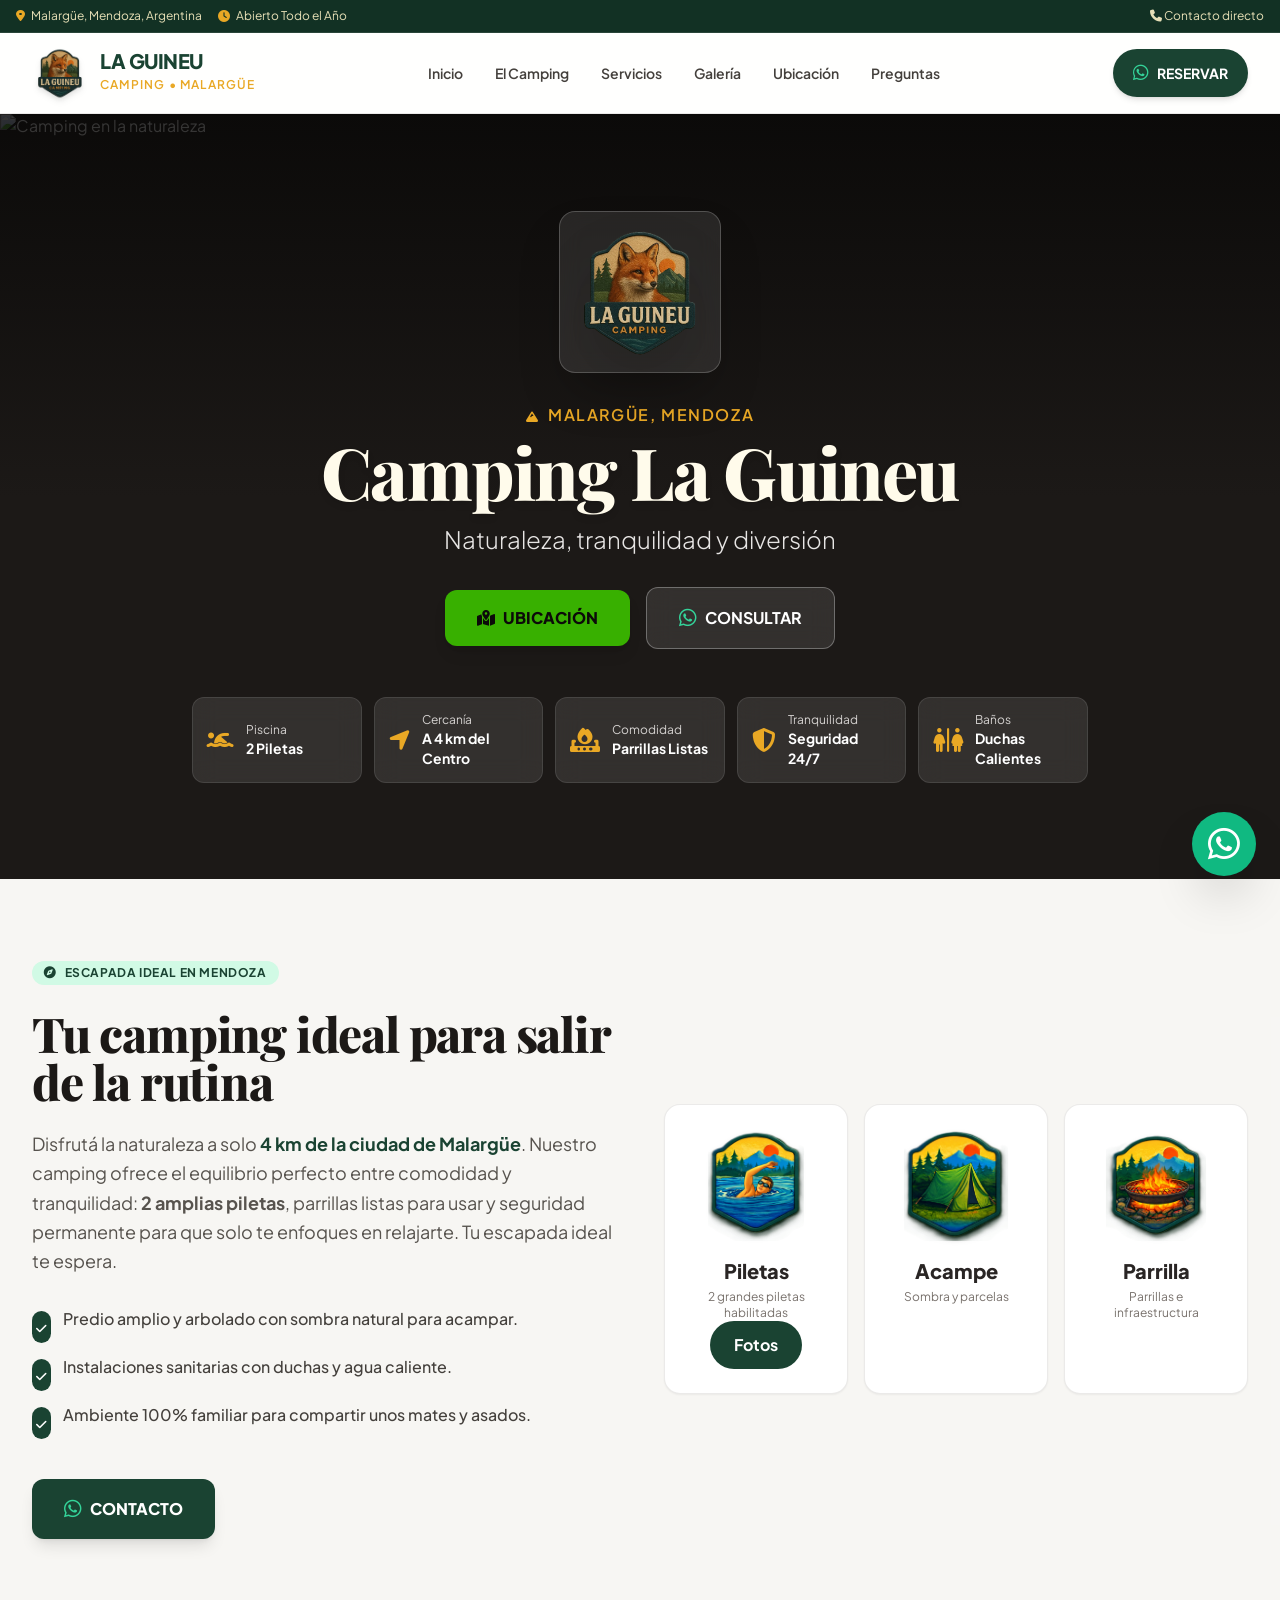
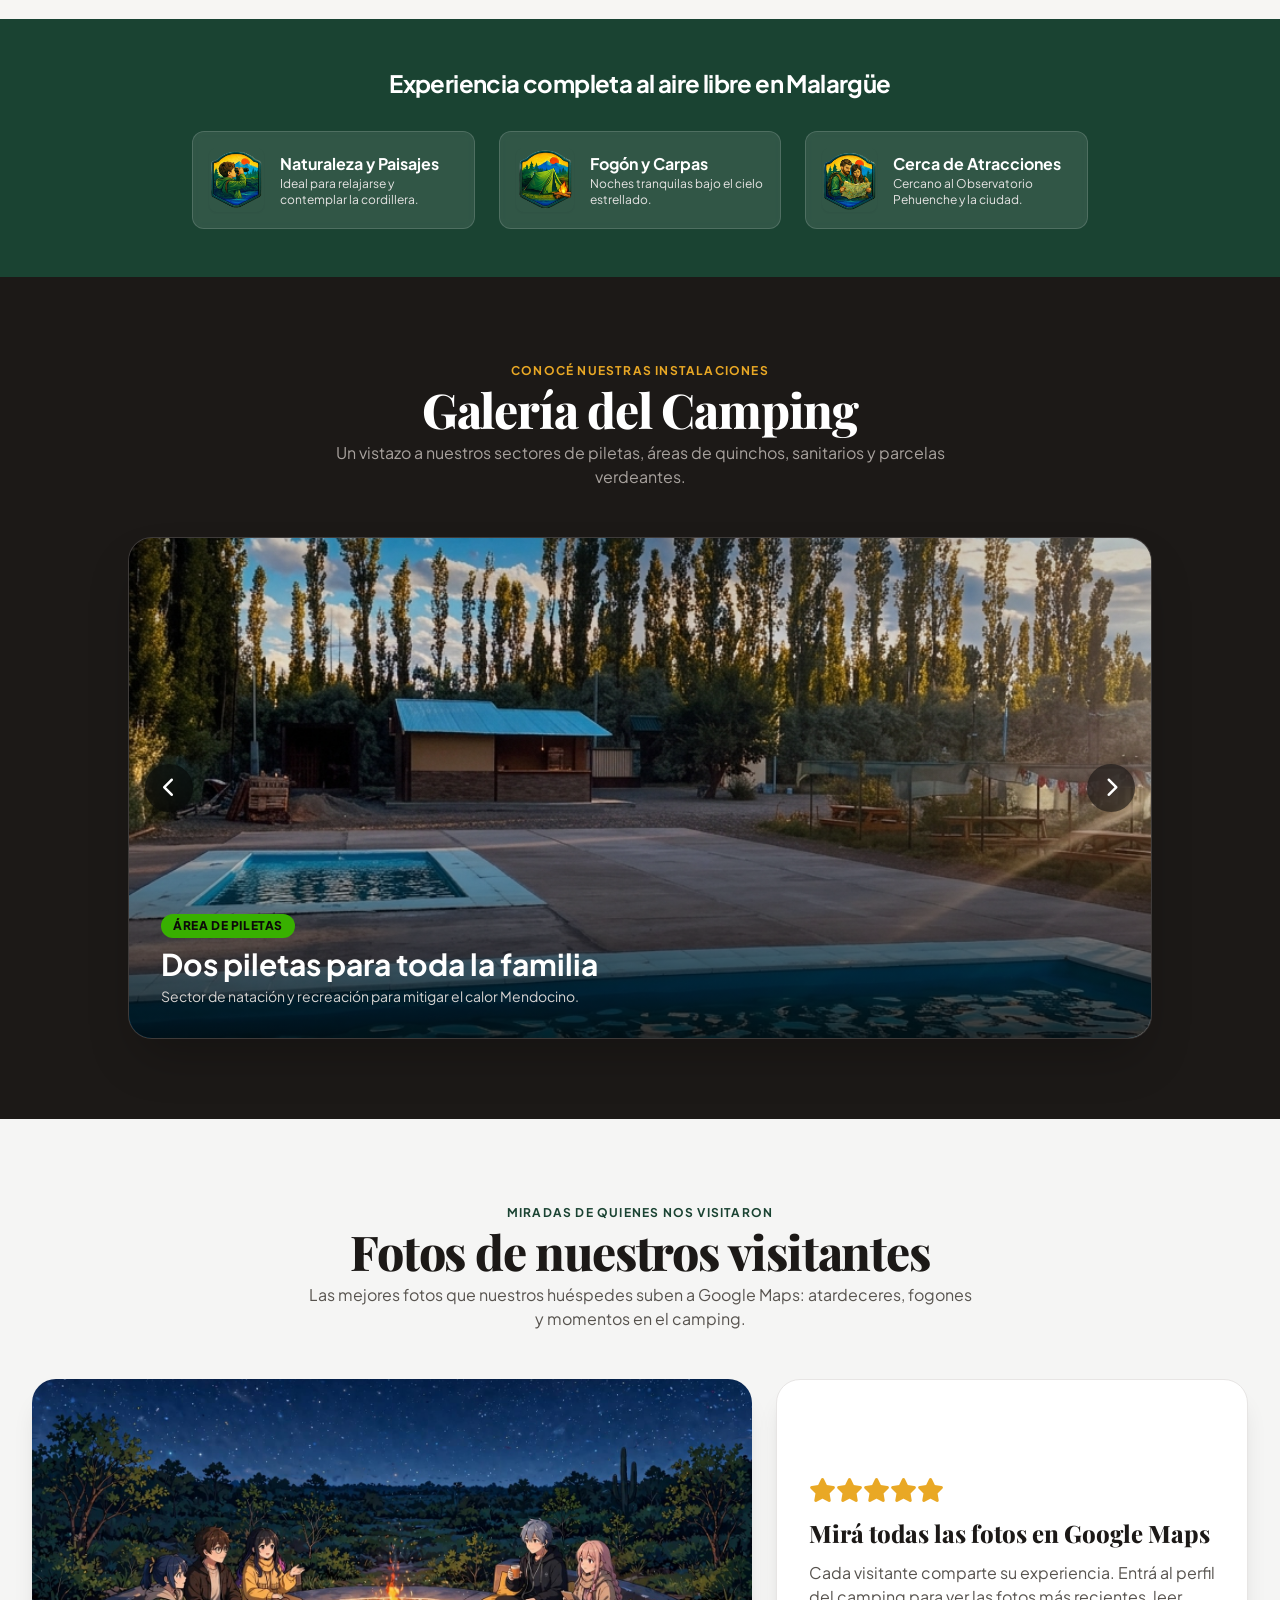
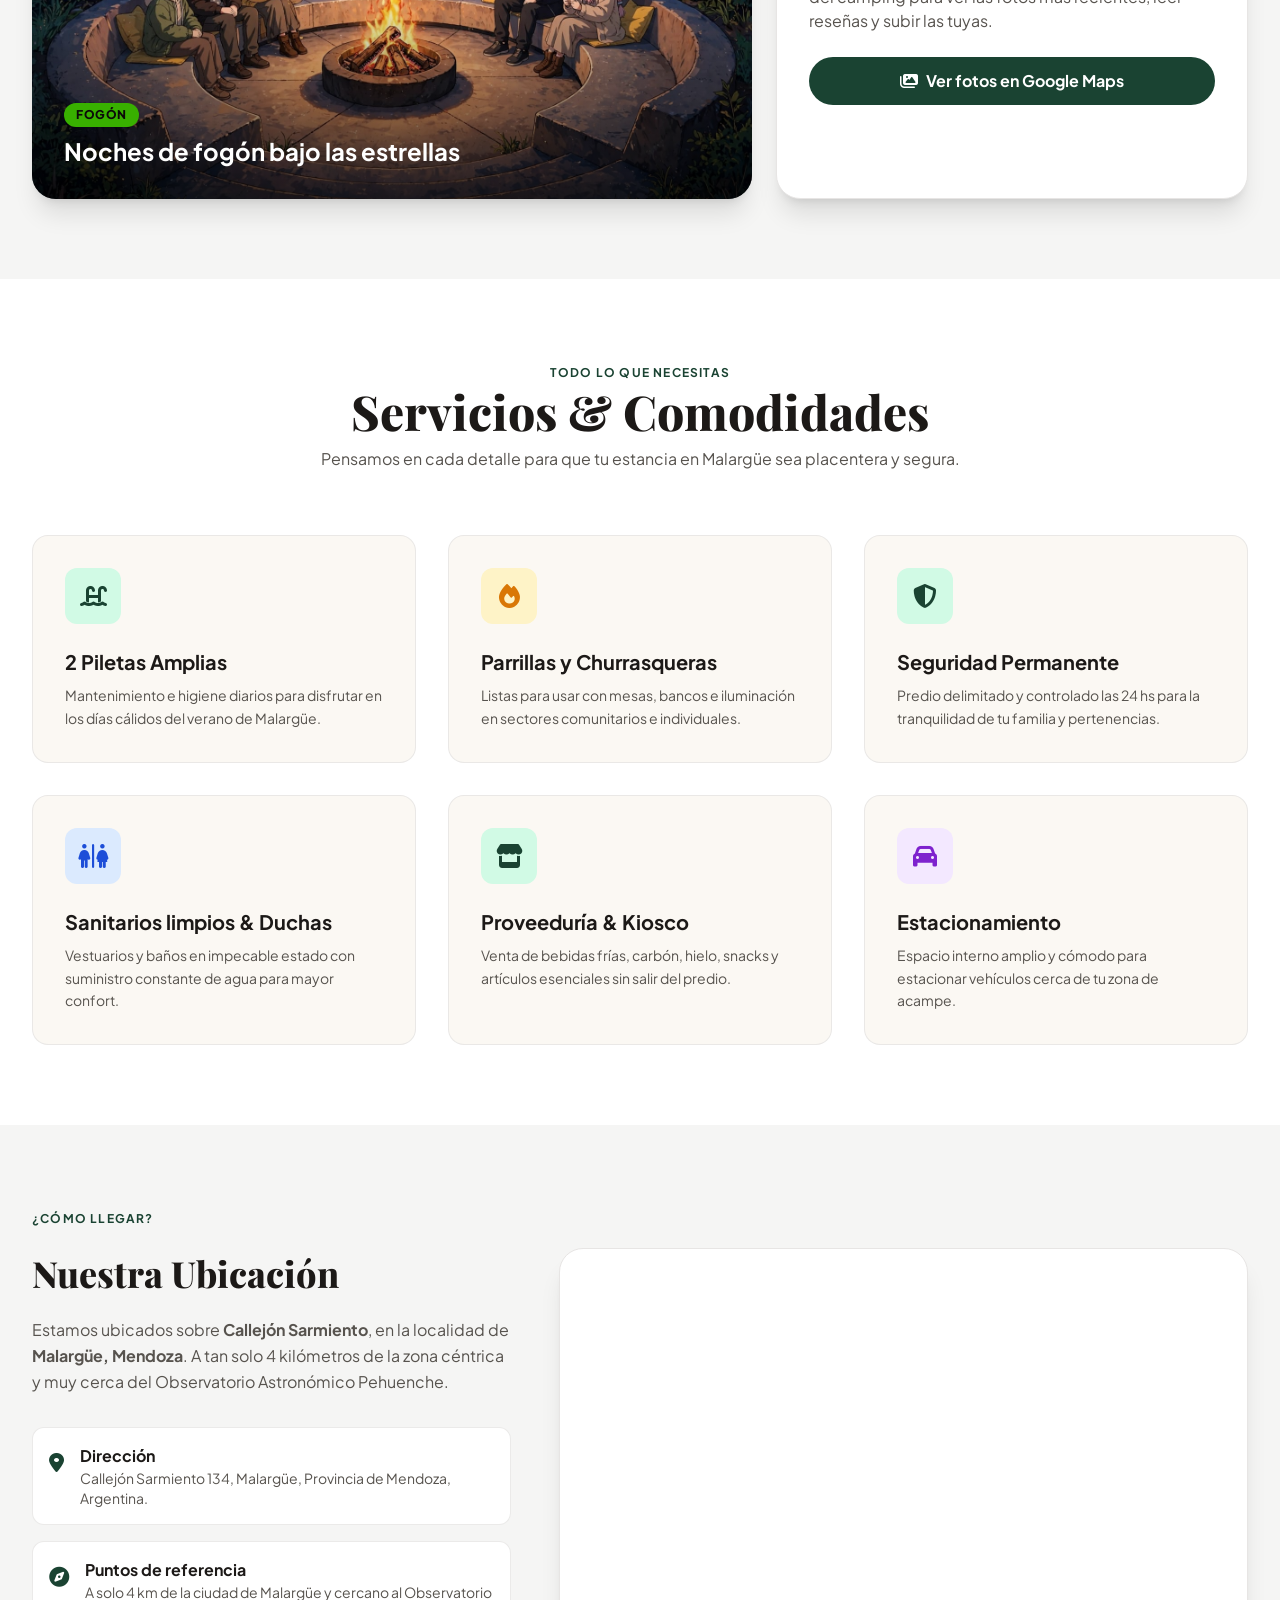
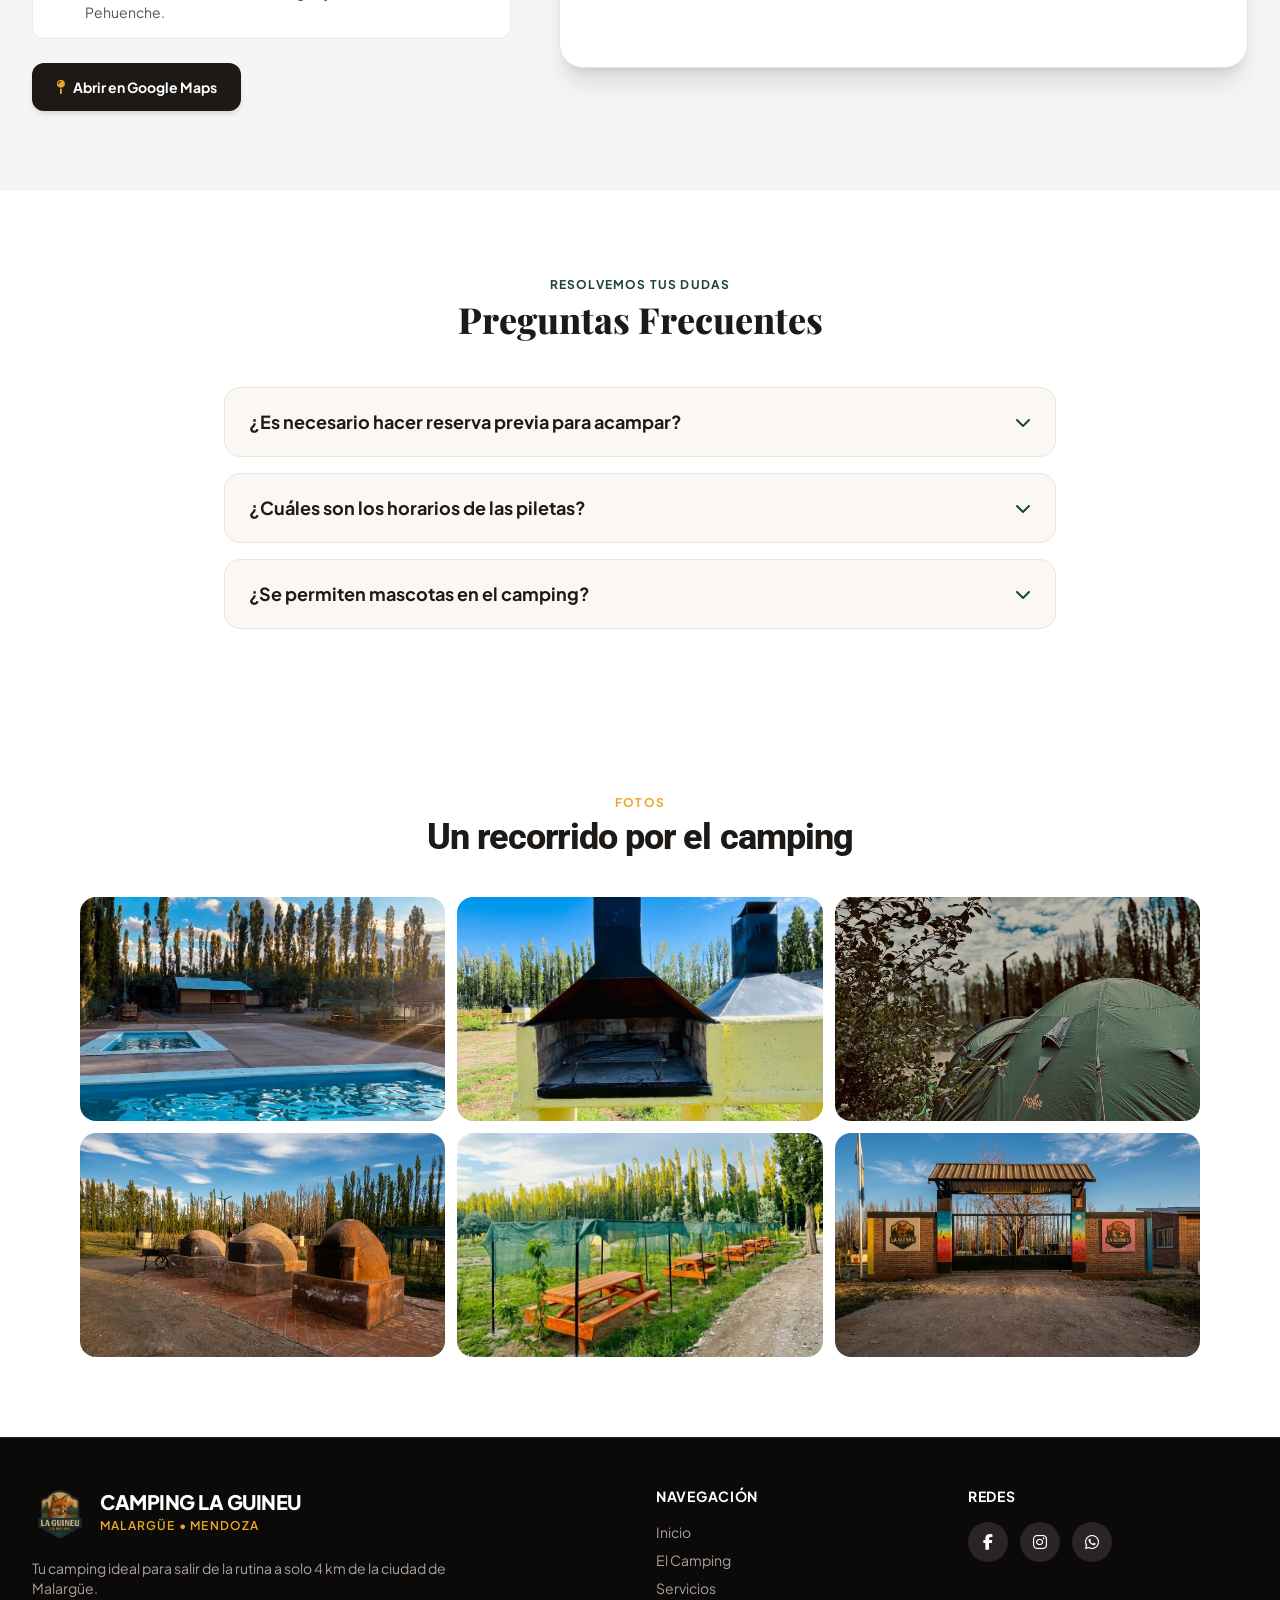
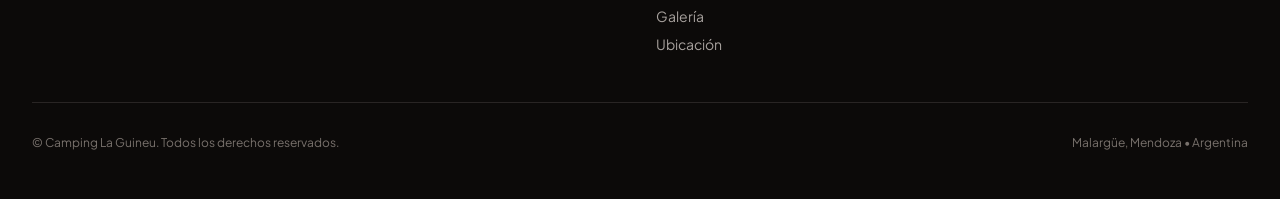
==== commit 62e8cdf9: "Editor: +Galeria Imagenes - Version 0" ====
--- a/site/index.html
+++ b/site/index.html
@@ -7,16 +7,16 @@
 <script src="vendor/tailwind-3.4.17.js"></script>
 <link rel="stylesheet" href="Src/laguineu.css">
 <link rel="stylesheet" href="https://cdnjs.cloudflare.com/ajax/libs/font-awesome/6.4.0/css/all.min.css" integrity="sha384-iw3OoTErCYJJB9mCa8LNS2hbsQ7M3C0EpIsO/H5+EGAkPGc6rk+V8i04oW/K5xq0" crossorigin="anonymous" referrerpolicy="no-referrer">
-<link rel="stylesheet" href="https://fonts.googleapis.com/css2?family=Plus+Jakarta+Sans:wght@400;500;600;700;800&family=Playfair+Display:wght@400;700&display=swap">
+<link rel="stylesheet" href="https://fonts.googleapis.com/css2?family=Plus+Jakarta+Sans:wght@400;500;600;700;800&family=Roboto:wght@400;700&family=Playfair+Display:wght@400;700&display=swap">
 <script src="Src/tw-config.js"></script>
-<style>.cr-track{scrollbar-width:none}.cr-track::-webkit-scrollbar{display:none}</style>
+<style>.cr-track{scrollbar-width:none}.cr-track::-webkit-scrollbar{display:none}#ix0qwz{text-align:left;}#igmaqo{text-align:center;font-family:'Roboto', sans-serif;}</style>
 </head>
 <body class="bg-brand-sand text-stone-800 font-sans antialiased selection:bg-brand-accent selection:text-white">
 <div class="bg-brand-darkgreen text-amber-100/90 text-xs py-2 px-4 border-b border-white/10"><div class="max-w-7xl mx-auto flex justify-between items-center"><div class="flex items-center gap-4"><span class="flex items-center gap-1.5"><i class="fa-solid fa-location-dot text-brand-gold"></i> Malargüe,
           Mendoza, Argentina</span><span class="hidden sm:flex items-center gap-1.5"><i class="fa-solid fa-clock text-brand-gold"></i> Abierto Todo
           el Año</span></div><div class="flex items-center gap-3"><a href="https://wa.me/5492604321990" target="_blank" class="hover:text-white transition-colors"><i class="fa-solid fa-phone"></i> Contacto directo</a></div></div></div><!-- HEADER / NAVBAR --><header class="sticky top-0 z-40 bg-white/90 backdrop-blur-md border-b border-stone-200/80 shadow-sm transition-all duration-300"><div class="max-w-7xl mx-auto px-4 sm:px-6 lg:px-8"><div class="flex items-center justify-between h-20"><!-- BRAND LOGO --><a href="#" class="flex items-center gap-3 group"><img src="Public/Images/logoguineu.png" alt="Camping La Guineu Logo" class="h-14 w-auto drop-shadow-md transition-transform group-hover:scale-105 duration-300"/><div><span class="block text-xl font-extrabold text-brand-green tracking-tight leading-none">LA GUINEU</span><span class="text-xs font-semibold uppercase tracking-widest text-brand-gold">Camping • Malargüe</span></div></a><!-- DESKTOP MENU --><nav class="hidden md:flex items-center gap-8 text-sm font-semibold text-stone-700"><a href="#inicio" class="hover:text-brand-green transition-colors py-1">Inicio</a><a href="#nosotros" class="hover:text-brand-green transition-colors py-1">El Camping</a><a href="#servicios" class="hover:text-brand-green transition-colors py-1">Servicios</a><a href="#galeria" class="hover:text-brand-green transition-colors py-1">Galería</a><a href="#ubicacion" class="hover:text-brand-green transition-colors py-1">Ubicación</a><a href="#faq" class="hover:text-brand-green transition-colors py-1">Preguntas</a></nav><!-- CTA BUTTON --><div class="hidden sm:flex items-center gap-3"><a href="https://wa.me/5492604321990?text=Hola!%20Quisiera%20consultar%20disponibilidad%20para%20reservar%20en%20Camping%20La%20Guineu" target="_blank" class="inline-flex items-center gap-2 bg-brand-green hover:bg-brand-darkgreen text-white font-bold px-5 py-2.5 rounded-full shadow-md hover:shadow-lg transition-all duration-300 text-sm"><i class="fa-brands fa-whatsapp text-lg text-emerald-400"></i><span>RESERVAR</span></a></div><!-- MOBILE MENU BUTTON --><button id="mobile-menu-btn" aria-label="Abrir menú" class="md:hidden text-stone-700 hover:text-brand-green p-2 focus:outline-none"><i class="fa-solid fa-bars text-2xl"></i></button></div></div><!-- MOBILE NAVIGATION MENU --><div id="mobile-menu" class="hidden md:hidden bg-white border-b border-stone-200 px-4 pt-2 pb-6 space-y-3"><a href="#inicio" class="block py-2 text-stone-700 font-medium hover:text-brand-green border-b border-stone-100">Inicio</a><a href="#nosotros" class="block py-2 text-stone-700 font-medium hover:text-brand-green border-b border-stone-100">El Camping</a><a href="#servicios" class="block py-2 text-stone-700 font-medium hover:text-brand-green border-b border-stone-100">Servicios</a><a href="#galeria" class="block py-2 text-stone-700 font-medium hover:text-brand-green border-b border-stone-100">Galería</a><a href="#ubicacion" class="block py-2 text-stone-700 font-medium hover:text-brand-green border-b border-stone-100">Ubicación</a><a href="#faq" class="block py-2 text-stone-700 font-medium hover:text-brand-green border-b border-stone-100">Preguntas
         Frecuentes</a><a href="https://wa.me/5492604321990?text=Hola!%20Quisiera%20consultar%20disponibilidad%20para%20reservar" target="_blank" class="flex items-center justify-center gap-2 w-full bg-brand-green text-white font-bold py-3 rounded-xl shadow-sm mt-4"><i class="fa-brands fa-whatsapp text-xl"></i><span>Consultar por WhatsApp</span></a></div></header><!-- HERO SECTION --><section id="inicio" class="relative min-h-[85vh] flex items-center justify-center overflow-hidden bg-stone-900 text-white"><div class="absolute inset-0 z-0"><img src="https://images.unsplash.com/photo-1504280390367-361c6d9f38f4?auto=format&amp;fit=crop&amp;q=80&amp;w=2000" alt="Camping en la naturaleza" class="w-full h-full object-cover object-center opacity-45"/><div class="absolute inset-0 bg-gradient-to-t from-stone-900 via-stone-900/40 to-black/60"></div></div><div class="relative z-10 max-w-5xl mx-auto px-4 text-center py-20"><!-- Logo Badge Hero --><div class="inline-block mb-6 p-2 bg-white/10 backdrop-blur-md rounded-2xl border border-white/20 shadow-2xl"><img src="Public/Images/logoguineu.png" alt="Zorro Logo Camping La Guineu" class="h-28 sm:h-36 w-auto mx-auto drop-shadow-2xl"/></div><span class="block text-brand-gold font-semibold uppercase tracking-widest text-sm sm:text-base mb-2"><i class="fa-solid fa-mountain text-xs mr-1"></i> Malargüe, Mendoza
-      </span><h1 class="text-4xl sm:text-6xl md:text-7xl font-extrabold tracking-tight mb-4 font-serif text-amber-50 drop-shadow-md" id="ivof3">
+      </span><h1 id="ivof3" class="text-4xl sm:text-6xl md:text-7xl font-extrabold tracking-tight mb-4 font-serif text-amber-50 drop-shadow-md">
         Camping La Guineu
       </h1><p class="text-xl sm:text-2xl text-stone-200 font-light max-w-2xl mx-auto mb-8 leading-relaxed">
         Naturaleza, tranquilidad y diversión
@@ -28,7 +28,7 @@
             Nuestro camping ofrece el equilibrio perfecto entre comodidad y tranquilidad: <strong>2 amplias
               piletas</strong>, parrillas listas para usar y seguridad permanente para que solo te enfoques en
             relajarte. Tu escapada ideal te espera.
-          </p><!-- Highlights List --><div class="space-y-3 pt-2"><div class="flex items-start gap-3"><div class="bg-brand-green text-white p-1 rounded-full mt-1"><i class="fa-solid fa-check text-xs"></i></div><p class="text-stone-700 font-medium">Predio amplio y arbolado con sombra natural para acampar.</p></div><div class="flex items-start gap-3"><div class="bg-brand-green text-white p-1 rounded-full mt-1"><i class="fa-solid fa-check text-xs"></i></div><p class="text-stone-700 font-medium">Instalaciones sanitarias con duchas y agua caliente.</p></div><div class="flex items-start gap-3"><div class="bg-brand-green text-white p-1 rounded-full mt-1"><i class="fa-solid fa-check text-xs"></i></div><p class="text-stone-700 font-medium">Ambiente 100% familiar para compartir unos mates y asados.</p></div></div><div class="pt-4"><a href="https://wa.me/5492604321990?text=Hola!%20Quiero%20contactarme%20con%20el%20camping" target="_blank" class="inline-flex items-center gap-2 bg-brand-green hover:bg-brand-darkgreen text-white font-extrabold px-8 py-4 rounded-xl shadow-lg transition-all duration-300"><i class="fa-brands fa-whatsapp text-xl text-emerald-400"></i><span>CONTACTO</span></a></div></div><!-- Badges Grid --><div class="lg:col-span-6 grid grid-cols-1 sm:grid-cols-3 gap-4"><!-- Badge 1: Piletas --><div class="bg-white p-6 rounded-2xl shadow-sm border border-stone-200/80 text-center flex flex-col items-center hover:shadow-md transition-shadow" id="i31ygw"><div class="w-28 h-28 mb-4 flex items-center justify-center"><img src="Public/Images/iconopiscinas.png" alt="Insignia Piletas" class="max-h-full max-w-full object-contain drop-shadow"/></div><h3 class="text-xl font-extrabold text-stone-800">Piletas</h3><p class="text-xs text-stone-500 mt-1">2 grandes piletas habilitadas</p><a href="#GaleriaFotos" id="impx5h" class="inline-flex items-center gap-2 bg-brand-green hover:bg-brand-lightgreen text-white font-bold px-6 py-3 rounded-full transition-colors">Fotos</a></div><!-- Badge 2: Acampe --><div class="bg-white p-6 rounded-2xl shadow-sm border border-stone-200/80 text-center flex flex-col items-center hover:shadow-md transition-shadow" id="idp7ma"><div class="w-28 h-28 mb-4 flex items-center justify-center"><img src="Public/Images/iconoacampe.png" alt="Insignia Acampe" class="max-h-full max-w-full object-contain drop-shadow" id="i1pp97"/></div><h3 class="text-xl font-extrabold text-stone-800">Acampe</h3><p class="text-xs text-stone-500 mt-1">Sombra y parcelas</p></div><!-- Badge 3: Parrilla --><div class="bg-white p-6 rounded-2xl shadow-sm border border-stone-200/80 text-center flex flex-col items-center hover:shadow-md transition-shadow" id="i7bk9q"><div class="w-28 h-28 mb-4 flex items-center justify-center"><img src="Public/Images/iconoparrillas.png" alt="Insignia Parrilla" class="max-h-full max-w-full object-contain drop-shadow" id="icg6pz"/></div><h3 class="text-xl font-extrabold text-stone-800">Parrilla</h3><p class="text-xs text-stone-500 mt-1" id="iwp73a">Parrillas e infraestructura</p></div></div></div></div></section><!-- ILUSTRACIONES ADICIONALES (BADGES TEMÁTICAS) --><section class="py-12 bg-brand-green text-white"><div class="max-w-7xl mx-auto px-4 sm:px-6 lg:px-8"><div class="text-center mb-8"><h2 class="text-2xl font-bold tracking-tight">Experiencia completa al aire libre en Malargüe </h2></div><div class="grid grid-cols-1 sm:grid-cols-3 gap-6 max-w-4xl mx-auto"><div class="bg-white/10 backdrop-blur-sm p-4 rounded-xl border border-white/15 flex items-center gap-4"><img src="Public/Images/iconopaisajes.png" alt="Observación de naturaleza" class="w-16 h-16 rounded-lg object-cover shadow-sm"/><div><h4 class="font-bold text-white text-base">Naturaleza y Paisajes</h4><p class="text-xs text-stone-200">Ideal para relajarse y contemplar la cordillera.</p></div></div><div class="bg-white/10 backdrop-blur-sm p-4 rounded-xl border border-white/15 flex items-center gap-4"><img src="Public/Images/iconocarpayfogon.png" alt="Acampe y Fogón" class="w-16 h-16 rounded-lg object-cover shadow-sm"/><div><h4 class="font-bold text-white text-base">Fogón y Carpas</h4><p class="text-xs text-stone-200">Noches tranquilas bajo el cielo estrellado.</p></div></div><div class="bg-white/10 backdrop-blur-sm p-4 rounded-xl border border-white/15 flex items-center gap-4"><img src="Public/Images/iconoatracciones.png" alt="Senderismo y Guía" class="w-16 h-16 rounded-lg object-cover shadow-sm"/><div><h4 class="font-bold text-white text-base">Cerca de Atracciones</h4><p class="text-xs text-stone-200">Cercano al Observatorio Pehuenche y la ciudad.</p></div></div></div></div></section><!-- CARRUSEL DE IMÁGENES / INSTALACIONES --><section id="galeria" class="py-20 bg-stone-900 text-white"><div class="max-w-7xl mx-auto px-4 sm:px-6 lg:px-8"><div class="text-center mb-12"><span class="text-brand-gold font-bold uppercase tracking-widest text-xs">Conocé nuestras instalaciones</span><h2 class="text-3xl sm:text-5xl font-extrabold tracking-tight font-serif mt-1">Galería del Camping</h2><p class="text-stone-400 max-w-2xl mx-auto mt-2 text-sm sm:text-base">Un vistazo a nuestros sectores de piletas,
+          </p><!-- Highlights List --><div class="space-y-3 pt-2"><div class="flex items-start gap-3"><div class="bg-brand-green text-white p-1 rounded-full mt-1"><i class="fa-solid fa-check text-xs"></i></div><p class="text-stone-700 font-medium">Predio amplio y arbolado con sombra natural para acampar.</p></div><div class="flex items-start gap-3"><div class="bg-brand-green text-white p-1 rounded-full mt-1"><i class="fa-solid fa-check text-xs"></i></div><p class="text-stone-700 font-medium">Instalaciones sanitarias con duchas y agua caliente.</p></div><div class="flex items-start gap-3"><div class="bg-brand-green text-white p-1 rounded-full mt-1"><i class="fa-solid fa-check text-xs"></i></div><p class="text-stone-700 font-medium">Ambiente 100% familiar para compartir unos mates y asados.</p></div></div><div class="pt-4"><a href="https://wa.me/5492604321990?text=Hola!%20Quiero%20contactarme%20con%20el%20camping" target="_blank" class="inline-flex items-center gap-2 bg-brand-green hover:bg-brand-darkgreen text-white font-extrabold px-8 py-4 rounded-xl shadow-lg transition-all duration-300"><i class="fa-brands fa-whatsapp text-xl text-emerald-400"></i><span>CONTACTO</span></a></div></div><!-- Badges Grid --><div class="lg:col-span-6 grid grid-cols-1 sm:grid-cols-3 gap-4"><!-- Badge 1: Piletas --><div id="i31ygw" class="bg-white p-6 rounded-2xl shadow-sm border border-stone-200/80 text-center flex flex-col items-center hover:shadow-md transition-shadow"><div class="w-28 h-28 mb-4 flex items-center justify-center"><img src="Public/Images/iconopiscinas.png" alt="Insignia Piletas" class="max-h-full max-w-full object-contain drop-shadow"/></div><h3 class="text-xl font-extrabold text-stone-800">Piletas</h3><p class="text-xs text-stone-500 mt-1">2 grandes piletas habilitadas</p><a href="#GaleriaFotos" id="impx5h" class="inline-flex items-center gap-2 bg-brand-green hover:bg-brand-lightgreen text-white font-bold px-6 py-3 rounded-full transition-colors">Fotos</a></div><!-- Badge 2: Acampe --><div id="idp7ma" class="bg-white p-6 rounded-2xl shadow-sm border border-stone-200/80 text-center flex flex-col items-center hover:shadow-md transition-shadow"><div class="w-28 h-28 mb-4 flex items-center justify-center"><img src="Public/Images/iconoacampe.png" alt="Insignia Acampe" id="i1pp97" class="max-h-full max-w-full object-contain drop-shadow"/></div><h3 class="text-xl font-extrabold text-stone-800">Acampe</h3><p class="text-xs text-stone-500 mt-1">Sombra y parcelas</p></div><!-- Badge 3: Parrilla --><div id="i7bk9q" class="bg-white p-6 rounded-2xl shadow-sm border border-stone-200/80 text-center flex flex-col items-center hover:shadow-md transition-shadow"><div class="w-28 h-28 mb-4 flex items-center justify-center"><img src="Public/Images/iconoparrillas.png" alt="Insignia Parrilla" id="icg6pz" class="max-h-full max-w-full object-contain drop-shadow"/></div><h3 class="text-xl font-extrabold text-stone-800">Parrilla</h3><p id="iwp73a" class="text-xs text-stone-500 mt-1">Parrillas e infraestructura</p></div></div></div></div></section><!-- ILUSTRACIONES ADICIONALES (BADGES TEMÁTICAS) --><section class="py-12 bg-brand-green text-white"><div class="max-w-7xl mx-auto px-4 sm:px-6 lg:px-8"><div class="text-center mb-8"><h2 class="text-2xl font-bold tracking-tight">Experiencia completa al aire libre en Malargüe </h2></div><div class="grid grid-cols-1 sm:grid-cols-3 gap-6 max-w-4xl mx-auto"><div class="bg-white/10 backdrop-blur-sm p-4 rounded-xl border border-white/15 flex items-center gap-4"><img src="Public/Images/iconopaisajes.png" alt="Observación de naturaleza" class="w-16 h-16 rounded-lg object-cover shadow-sm"/><div><h4 class="font-bold text-white text-base">Naturaleza y Paisajes</h4><p class="text-xs text-stone-200">Ideal para relajarse y contemplar la cordillera.</p></div></div><div class="bg-white/10 backdrop-blur-sm p-4 rounded-xl border border-white/15 flex items-center gap-4"><img src="Public/Images/iconocarpayfogon.png" alt="Acampe y Fogón" class="w-16 h-16 rounded-lg object-cover shadow-sm"/><div><h4 class="font-bold text-white text-base">Fogón y Carpas</h4><p class="text-xs text-stone-200">Noches tranquilas bajo el cielo estrellado.</p></div></div><div class="bg-white/10 backdrop-blur-sm p-4 rounded-xl border border-white/15 flex items-center gap-4"><img src="Public/Images/iconoatracciones.png" alt="Senderismo y Guía" class="w-16 h-16 rounded-lg object-cover shadow-sm"/><div><h4 class="font-bold text-white text-base">Cerca de Atracciones</h4><p class="text-xs text-stone-200">Cercano al Observatorio Pehuenche y la ciudad.</p></div></div></div></div></section><!-- CARRUSEL DE IMÁGENES / INSTALACIONES --><section id="galeria" class="py-20 bg-stone-900 text-white"><div class="max-w-7xl mx-auto px-4 sm:px-6 lg:px-8"><div class="text-center mb-12"><span class="text-brand-gold font-bold uppercase tracking-widest text-xs">Conocé nuestras instalaciones</span><h2 class="text-3xl sm:text-5xl font-extrabold tracking-tight font-serif mt-1">Galería del Camping</h2><p class="text-stone-400 max-w-2xl mx-auto mt-2 text-sm sm:text-base">Un vistazo a nuestros sectores de piletas,
           áreas de quinchos, sanitarios y parcelas verdeantes.</p></div><!-- Carousel Container --><div class="relative max-w-5xl mx-auto rounded-3xl overflow-hidden shadow-2xl border border-white/10 bg-stone-800"><!-- Slides --><div id="carousel-slides" class="relative h-[350px] sm:h-[500px]"><!-- Slide 1 --><div class="carousel-item absolute inset-0 transition-opacity duration-700 ease-in-out opacity-100 z-10"><img src="Public/Images/Pileta HD.jfif" alt="Piletas del Camping" class="w-full h-full object-cover object-center"/><div class="absolute inset-0 bg-gradient-to-t from-black/80 via-transparent to-black/20"></div><div class="absolute bottom-0 left-0 right-0 p-6 sm:p-8"><span class="bg-brand-accent text-stone-950 font-extrabold text-xs px-3 py-1 rounded-full uppercase tracking-wider mb-2 inline-block">Área
                 de Piletas</span><h3 class="text-2xl sm:text-3xl font-bold text-white">Dos piletas para toda la familia</h3><p class="text-stone-300 text-sm mt-1">Sector de natación y recreación para mitigar el calor Mendocino.
               </p></div></div><!-- Slide 2 --><div class="carousel-item absolute inset-0 transition-opacity duration-700 ease-in-out opacity-0 z-0"><!-- Contenedor para las dos imágenes --><div class="flex h-full w-full"><!-- Imagen 1 (Izquierda) - Borde derecho --><div class="w-1/2 h-full border-r border-black/10"><img src="Public/Images/Mesashdlibres.jfif" alt="Baños Vista 1" class="w-full h-full object-cover object-center"/></div><!-- Imagen 2 (Centro) - Borde derecho --><div class="w-1/2 h-full border-r border-black/10"><img src="Public/Images/Parrilla.jpeg" alt="Baños Vista 2" class="w-full h-full object-cover object-center"/></div><div class="absolute inset-0 bg-gradient-to-t from-black/80 via-black/30 to-black/20"></div><div class="absolute bottom-0 left-0 right-0 p-6 sm:p-8"><span class="bg-emerald-500 text-white font-extrabold text-xs px-3 py-1 rounded-full uppercase tracking-wider mb-2 inline-block">INFRASTRUCTURA</span><h3 class="text-2xl sm:text-3xl font-bold text-white">Parrilas e infraestructura</h3><p class="text-stone-300 text-sm mt-1">Contamos con Parrilas al Aire Libre y Banco con media Sombra </p></div></div></div><!-- Slide 3 - Versión 3 Imágenes (Flex Layout) --><div class="carousel-item absolute inset-0 transition-opacity duration-700 ease-in-out opacity-0 z-0"><!-- Contenedor para las dos imágenes --><div class="flex h-full w-full"><!-- Imagen 1 (Izquierda) - Borde derecho --><div class="w-1/3 h-full border-r border-black/10"><img src="Public/Images/banios1hd.jfif" alt="Baños Vista 1" class="w-full h-full object-cover object-center"/></div><!-- Imagen 2 (Centro) - Borde derecho --><div class="w-1/3 h-full border-r border-black/10"><img src="Public/Images/Banios3.jpeg" alt="Baños Vista 2" class="w-full h-full object-cover object-center"/></div><!-- Imagen 3 (Derecha) - Sin borde final --><div class="w-1/3 h-full"><img src="Public/Images/BaniosHDinodoro.jfif" alt="Baños Vista 3" class="w-full h-full object-cover object-center"/></div></div><!-- Capas superpuestas (Gradiente y Texto) --><div class="absolute inset-0 bg-gradient-to-t from-black/80 via-black/30 to-black/20"></div><div class="absolute bottom-0 left-0 right-0 p-6 sm:p-8"><span class="bg-emerald-500 text-white font-extrabold text-xs px-3 py-1 rounded-full uppercase tracking-wider mb-2 inline-block">BAÑOS</span><h3 class="text-2xl sm:text-3xl font-bold text-white">Amplios Baños</h3><p class="text-stone-300 text-sm mt-1">Nuestros Baños ofrecen Duchas calientes y Comodidad </p></div></div><!-- Slide 4 --><div class="carousel-item absolute inset-0 transition-opacity duration-700 ease-in-out opacity-0 z-0"><img src="Public/Images/carpa1.jpg" alt="Arboleda del Camping" class="w-full h-full object-cover"/><div id="iglazn" class="absolute inset-0 bg-gradient-to-t from-black/80 via-transparent to-black/20"></div><div class="absolute bottom-0 left-0 right-0 p-6 sm:p-8"><span class="bg-emerald-500 text-white font-extrabold text-xs px-3 py-1 rounded-full uppercase tracking-wider mb-2 inline-block">CARPAS</span><h3 class="text-2xl sm:text-3xl font-bold text-white">Sector de Carpas</h3><p class="text-stone-300 text-sm mt-1">Espacio verde listo para que Acampes.</p></div></div><!-- Slide 5 --><div class="carousel-item absolute inset-0 transition-opacity duration-700 ease-in-out opacity-0 z-0"><img src="Public/Images/PuertaCamping.jfif" alt="Espacio Verde" class="w-full h-full object-cover object-center"/><div id="ik78w9" class="absolute inset-0 bg-gradient-to-t from-black/80 via-transparent to-black/20"></div><div class="absolute bottom-0 left-0 right-0 p-6 sm:p-8"><span class="bg-emerald-500 text-white font-extrabold text-xs px-3 py-1 rounded-full uppercase tracking-wider mb-2 inline-block">Espacio
@@ -55,9 +55,9 @@
             Nuestras 2 amplias piletas están habilitadas durante el día en la temporada estival de 10:00 a 20:00 hs.
           </div></div><div class="border border-stone-200 rounded-2xl overflow-hidden bg-brand-sand"><button class="faq-toggle w-full px-6 py-5 text-left font-bold text-stone-900 flex justify-between items-center focus:outline-none"><span class="text-base sm:text-lg">¿Se permiten mascotas en el camping?</span><i class="fa-solid fa-chevron-down text-brand-green transition-transform duration-300"></i></button><div class="faq-content hidden px-6 pb-5 text-stone-600 text-sm leading-relaxed border-t border-stone-200/60 pt-3">
             Sí, aceptamos mascotas educadas siempre que permanezcan con correa y bajo la responsabilidad de sus dueños.
-          </div></div></div></div></section><section class="py-20 bg-white" id="ibvbhc"><div class="max-w-6xl mx-auto px-4"><div class="text-center mb-10" id="id25te"><span class="text-brand-gold font-bold uppercase tracking-widest text-xs" id="iltpis">Fotos</span><h2 class="text-3xl sm:text-4xl font-extrabold tracking-tight font-serif mt-1 text-stone-900" id="igmaqo">Un recorrido por el camping</h2></div><div class="grid grid-cols-2 md:grid-cols-3 gap-3"><img src="Public/Images/Pileta%20HD.jfif" alt="Foto" class="rounded-2xl w-full h-56 object-cover"/><img src="Public/Images/Parrilla.jpeg" alt="Foto" class="rounded-2xl w-full h-56 object-cover"/><img src="Public/Images/carpa1.jpg" alt="Foto" class="rounded-2xl w-full h-56 object-cover"/><img src="Public/Images/Hornos1.jfif" alt="Foto" class="rounded-2xl w-full h-56 object-cover"/><img src="Public/Images/Mesashdlibres.jfif" alt="Foto" class="rounded-2xl w-full h-56 object-cover"/><img src="Public/Images/PuertaCamping.jfif" alt="Foto" class="rounded-2xl w-full h-56 object-cover"/></div></div></section><!-- FOOTER --><footer id="ix2wv2" class="bg-stone-950 text-stone-400 py-12 border-t border-white/10"><div class="max-w-7xl mx-auto px-4 sm:px-6 lg:px-8"><div class="grid grid-cols-1 md:grid-cols-4 gap-8 pb-12 border-b border-stone-800"><div class="md:col-span-2 space-y-4"><div class="flex items-center gap-3"><img src="Public/Images/logoguineu.png" alt="Logo Camping La Guineu" class="h-14 w-auto"/><div><span class="block text-xl font-extrabold text-white tracking-tight leading-none">CAMPING LA GUINEU</span><span class="text-xs font-semibold uppercase tracking-widest text-brand-gold">Malargüe • Mendoza</span></div></div><p class="text-sm text-stone-400 max-w-md">
+          </div></div></div></div></section><section id="ibvbhc" class="py-20 bg-white"><div class="max-w-6xl mx-auto px-4" id="ix0qwz"><div id="id25te" class="text-center mb-10"><span id="iltpis" class="text-brand-gold font-bold uppercase tracking-widest text-xs">Fotos</span><h2 id="igmaqo" class="text-3xl sm:text-4xl font-extrabold tracking-tight font-serif mt-1 text-stone-900">Un recorrido por el camping</h2></div><div class="grid grid-cols-2 md:grid-cols-3 gap-3"><img src="Public/Images/Pileta%20HD.jfif" alt="Foto" class="rounded-2xl w-full h-56 object-cover"/><img src="Public/Images/Parrilla.jpeg" alt="Foto" id="ic0uhi" class="rounded-2xl w-full h-56 object-cover"/><img src="Public/Images/carpa1.jpg" alt="Foto" id="i3tzu8" class="rounded-2xl w-full h-56 object-cover"/><img src="Public/Images/Hornos1.jfif" alt="Foto" class="rounded-2xl w-full h-56 object-cover"/><img src="Public/Images/Mesashdlibres.jfif" alt="Foto" class="rounded-2xl w-full h-56 object-cover"/><img src="Public/Images/PuertaCamping.jfif" alt="Foto" class="rounded-2xl w-full h-56 object-cover"/></div></div></section><!-- FOOTER --><footer id="ix2wv2" class="bg-stone-950 text-stone-400 py-12 border-t border-white/10"><div class="max-w-7xl mx-auto px-4 sm:px-6 lg:px-8"><div class="grid grid-cols-1 md:grid-cols-4 gap-8 pb-12 border-b border-stone-800"><div class="md:col-span-2 space-y-4"><div class="flex items-center gap-3"><img src="Public/Images/logoguineu.png" alt="Logo Camping La Guineu" class="h-14 w-auto"/><div><span class="block text-xl font-extrabold text-white tracking-tight leading-none">CAMPING LA GUINEU</span><span class="text-xs font-semibold uppercase tracking-widest text-brand-gold">Malargüe • Mendoza</span></div></div><p class="text-sm text-stone-400 max-w-md">
             Tu camping ideal para salir de la rutina a solo 4 km de la ciudad de Malargüe.
-          </p></div><div><h4 class="text-white font-bold text-sm uppercase tracking-wider mb-4">Navegación</h4><ul class="space-y-2 text-sm"><li><a href="#inicio" class="hover:text-white transition-colors">Inicio</a></li><li><a href="#nosotros" class="hover:text-white transition-colors">El Camping</a></li><li><a href="#servicios" class="hover:text-white transition-colors">Servicios</a></li><li><a href="#galeria" class="hover:text-white transition-colors">Galería</a></li><li><a href="#ubicacion" class="hover:text-white transition-colors">Ubicación</a></li></ul></div><div id="i1uuwc"><h4 class="text-white font-bold text-sm uppercase tracking-wider mb-4">Redes</h4><div class="flex items-center gap-3"><a href="https://www.facebook.com/profile.php?id=61584801493401" target="_blank" class="w-10 h-10 bg-stone-800 hover:bg-brand-green text-white rounded-full flex items-center justify-center transition-colors"><i class="fa-brands fa-facebook-f"></i></a><a href="https://www.instagram.com/campinglaguineu/" target="_blank" class="w-10 h-10 bg-stone-800 hover:bg-brand-green text-white rounded-full flex items-center justify-center transition-colors"><i class="fa-brands fa-instagram"></i></a><a href="https://wa.me/5492604321990" target="_blank" class="w-10 h-10 bg-stone-800 hover:bg-emerald-600 text-white rounded-full flex items-center justify-center transition-colors"><i class="fa-brands fa-whatsapp"></i></a></div></div></div><div class="pt-8 flex flex-col sm:flex-row justify-between items-center gap-4 text-xs text-stone-500"><p>© Camping La Guineu. Todos los derechos reservados.</p><p>Malargüe, Mendoza • Argentina</p></div></div></footer><!-- BOTÓN FLOTANTE WHATSAPP --><a href="https://wa.me/5492604321990?text=Hola!%20Quisiera%20hacer%20una%20consulta%20sobre%20Camping%20La%20Guineu" target="_blank" aria-label="Contactar por WhatsApp" class="fixed bottom-6 right-6 z-50 bg-emerald-500 hover:bg-emerald-600 text-white w-16 h-16 rounded-full flex items-center justify-center shadow-2xl hover:scale-110 transition-all duration-300"><i class="fa-brands fa-whatsapp text-4xl"></i></a><!-- JAVASCRIPT --><section class="py-20 bg-stone-100" id="i9zpch"><div class="max-w-6xl mx-auto px-4"><div class="text-center mb-10"><span class="text-brand-gold font-bold uppercase tracking-widest text-xs">Tarifas</span><h2 class="text-3xl sm:text-4xl font-extrabold tracking-tight font-serif mt-1 text-stone-900">Elegí cómo acampar</h2></div><div class="grid md:grid-cols-3 gap-6 items-center"><div class="rounded-3xl p-8 text-center bg-white border border-stone-200 shadow-sm"><h3 class="text-xl font-bold text-stone-900">Tarifa 1</h3><div class="text-4xl font-extrabold text-brand-green my-4">$ 0.000</div><p class="text-sm text-stone-500">por noche</p><ul class="mt-6 space-y-2 text-sm text-stone-700 text-left"><li><i class="fa-solid fa-check text-brand-accent mr-2"></i>Detalle incluido</li><li><i class="fa-solid fa-check text-brand-accent mr-2"></i>Detalle incluido</li><li><i class="fa-solid fa-check text-brand-accent mr-2"></i>Detalle incluido</li></ul><a href="https://wa.me/5492604321990" target="_blank" class="mt-8 inline-flex items-center gap-2 bg-brand-green hover:bg-brand-lightgreen text-white font-bold px-6 py-3 rounded-full transition-colors">Consultar</a></div><div class="rounded-3xl p-8 text-center bg-white border-2 border-brand-accent shadow-xl"><h3 class="text-xl font-bold text-stone-900">Tarifa 2</h3><div class="text-4xl font-extrabold text-brand-green my-4">$ 0.000</div><p class="text-sm text-stone-500">por noche</p><ul class="mt-6 space-y-2 text-sm text-stone-700 text-left"><li><i class="fa-solid fa-check text-brand-accent mr-2"></i>Detalle incluido</li><li><i class="fa-solid fa-check text-brand-accent mr-2"></i>Detalle incluido</li><li><i class="fa-solid fa-check text-brand-accent mr-2"></i>Detalle incluido</li></ul><a href="https://wa.me/5492604321990" target="_blank" class="mt-8 inline-flex items-center gap-2 bg-brand-green hover:bg-brand-lightgreen text-white font-bold px-6 py-3 rounded-full transition-colors">Consultar</a></div><div class="rounded-3xl p-8 text-center bg-white border border-stone-200 shadow-sm"><h3 class="text-xl font-bold text-stone-900">Tarifa 3</h3><div class="text-4xl font-extrabold text-brand-green my-4">$ 0.000</div><p class="text-sm text-stone-500">por noche</p><ul class="mt-6 space-y-2 text-sm text-stone-700 text-left"><li><i class="fa-solid fa-check text-brand-accent mr-2"></i>Detalle incluido</li><li><i class="fa-solid fa-check text-brand-accent mr-2"></i>Detalle incluido</li><li><i class="fa-solid fa-check text-brand-accent mr-2"></i>Detalle incluido</li></ul><a href="https://wa.me/5492604321990" target="_blank" class="mt-8 inline-flex items-center gap-2 bg-brand-green hover:bg-brand-lightgreen text-white font-bold px-6 py-3 rounded-full transition-colors">Consultar</a></div></div></div></section>
+          </p></div><div><h4 class="text-white font-bold text-sm uppercase tracking-wider mb-4">Navegación</h4><ul class="space-y-2 text-sm"><li><a href="#inicio" class="hover:text-white transition-colors">Inicio</a></li><li><a href="#nosotros" class="hover:text-white transition-colors">El Camping</a></li><li><a href="#servicios" class="hover:text-white transition-colors">Servicios</a></li><li><a href="#galeria" class="hover:text-white transition-colors">Galería</a></li><li><a href="#ubicacion" class="hover:text-white transition-colors">Ubicación</a></li></ul></div><div id="i1uuwc"><h4 class="text-white font-bold text-sm uppercase tracking-wider mb-4">Redes</h4><div class="flex items-center gap-3"><a href="https://www.facebook.com/profile.php?id=61584801493401" target="_blank" class="w-10 h-10 bg-stone-800 hover:bg-brand-green text-white rounded-full flex items-center justify-center transition-colors"><i class="fa-brands fa-facebook-f"></i></a><a href="https://www.instagram.com/campinglaguineu/" target="_blank" class="w-10 h-10 bg-stone-800 hover:bg-brand-green text-white rounded-full flex items-center justify-center transition-colors"><i class="fa-brands fa-instagram"></i></a><a href="https://wa.me/5492604321990" target="_blank" class="w-10 h-10 bg-stone-800 hover:bg-emerald-600 text-white rounded-full flex items-center justify-center transition-colors"><i class="fa-brands fa-whatsapp"></i></a></div></div></div><div class="pt-8 flex flex-col sm:flex-row justify-between items-center gap-4 text-xs text-stone-500"><p>© Camping La Guineu. Todos los derechos reservados.</p><p>Malargüe, Mendoza • Argentina</p></div></div></footer><!-- BOTÓN FLOTANTE WHATSAPP --><a href="https://wa.me/5492604321990?text=Hola!%20Quisiera%20hacer%20una%20consulta%20sobre%20Camping%20La%20Guineu" target="_blank" aria-label="Contactar por WhatsApp" class="fixed bottom-6 right-6 z-50 bg-emerald-500 hover:bg-emerald-600 text-white w-16 h-16 rounded-full flex items-center justify-center shadow-2xl hover:scale-110 transition-all duration-300"><i class="fa-brands fa-whatsapp text-4xl"></i></a><!-- JAVASCRIPT -->
 <script src="Src/site.js" defer></script>
 </body>
 </html>
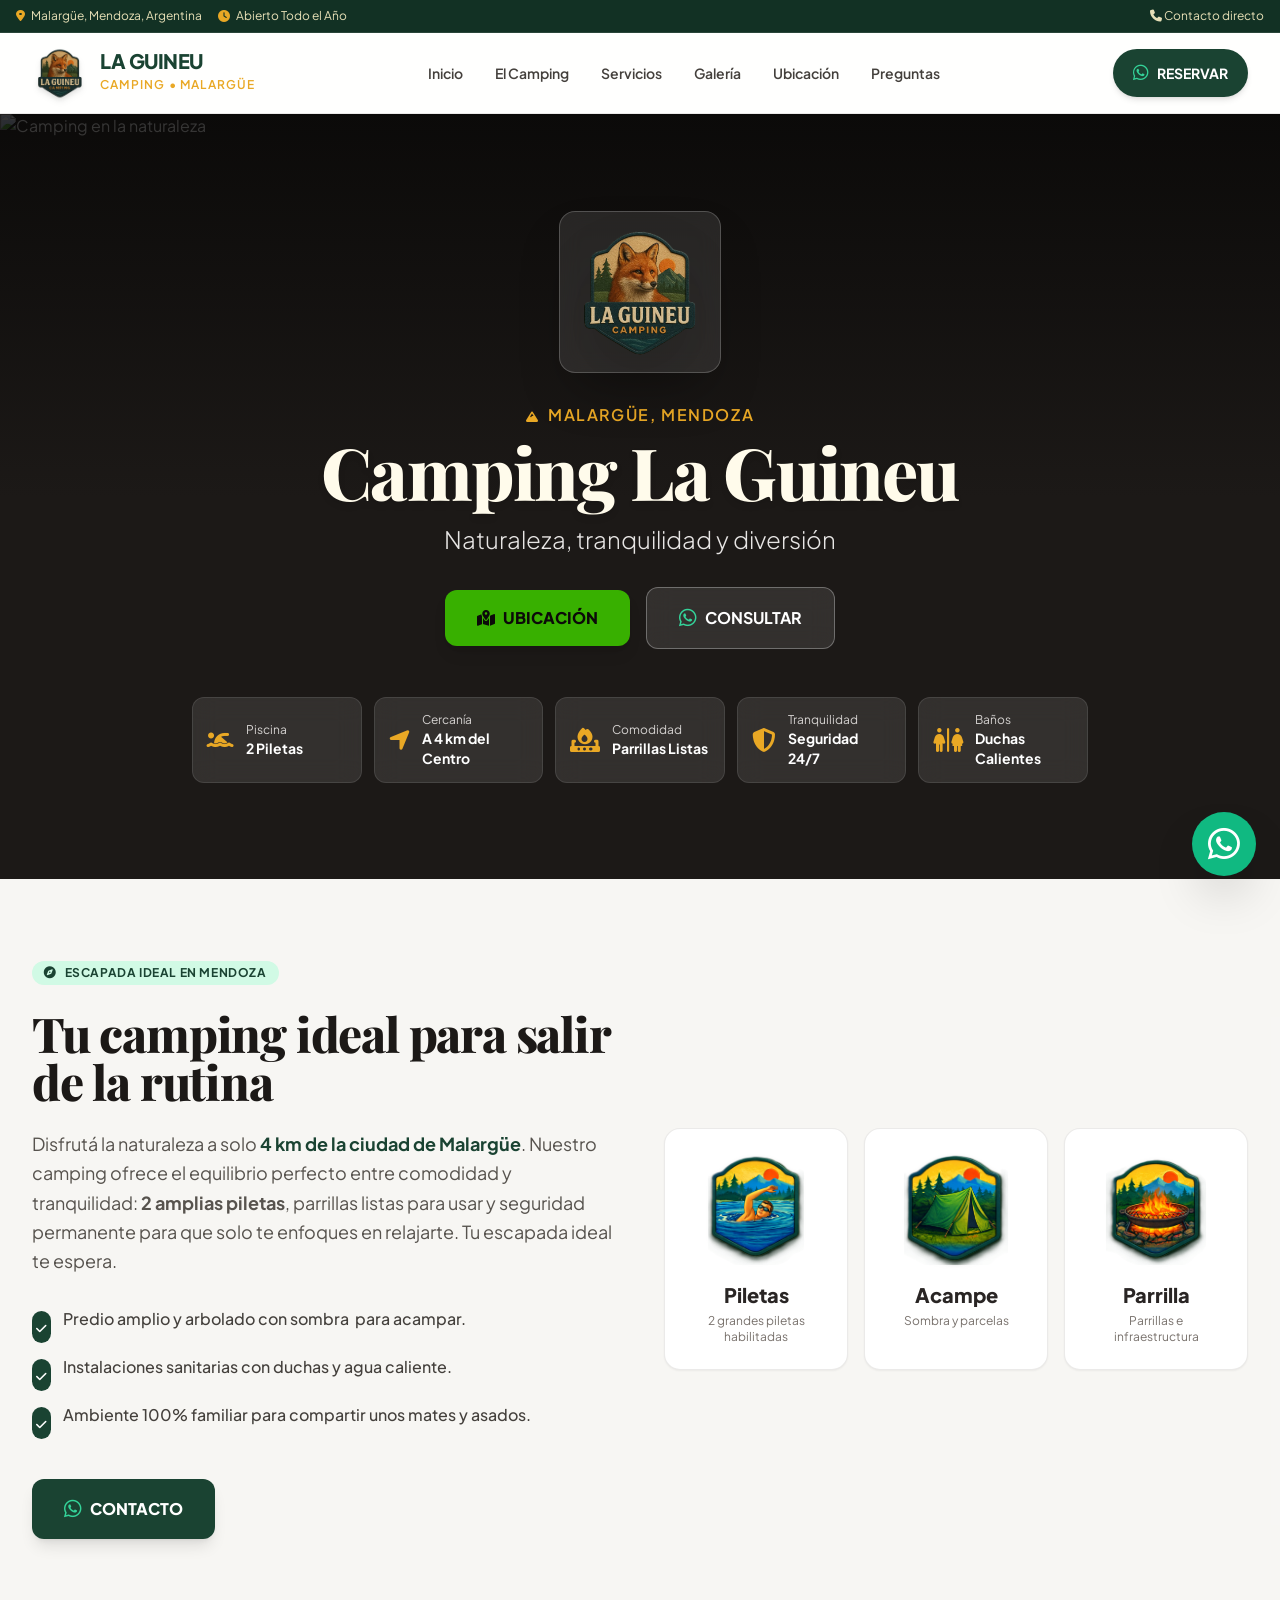
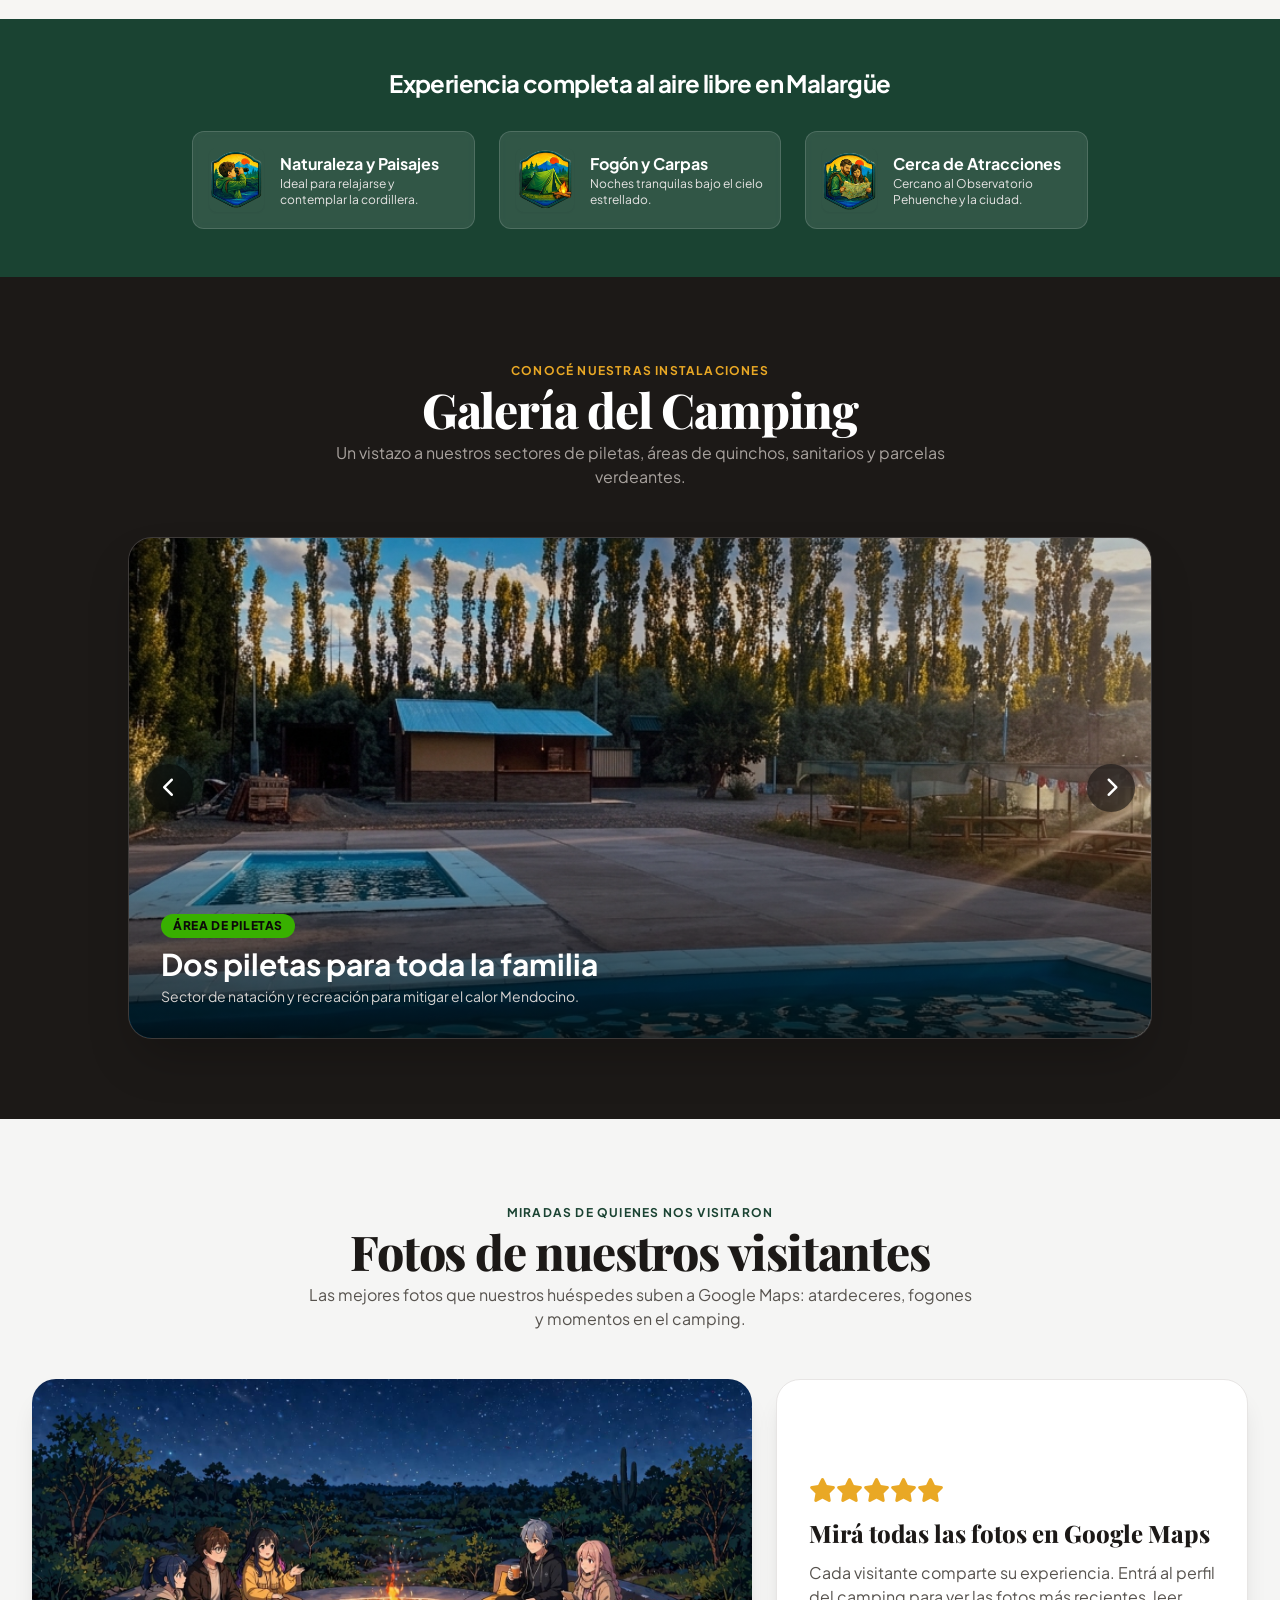
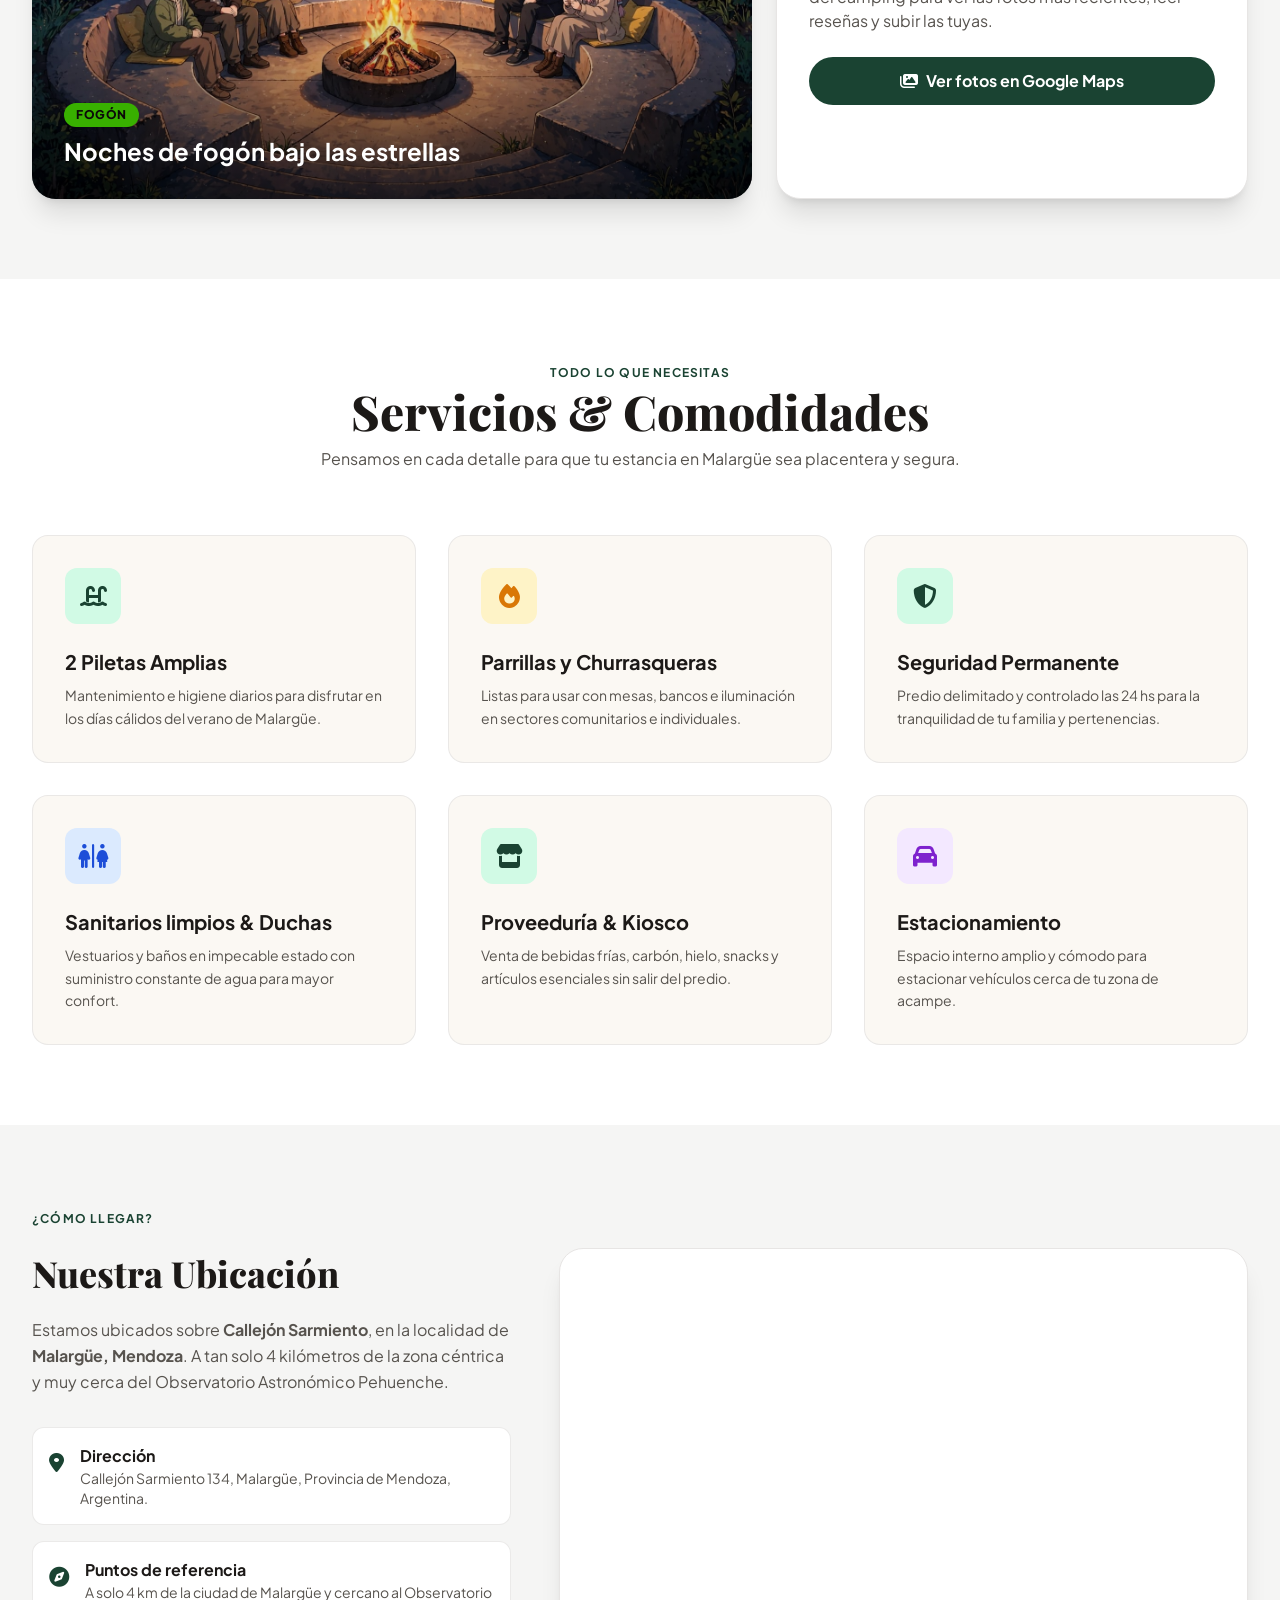
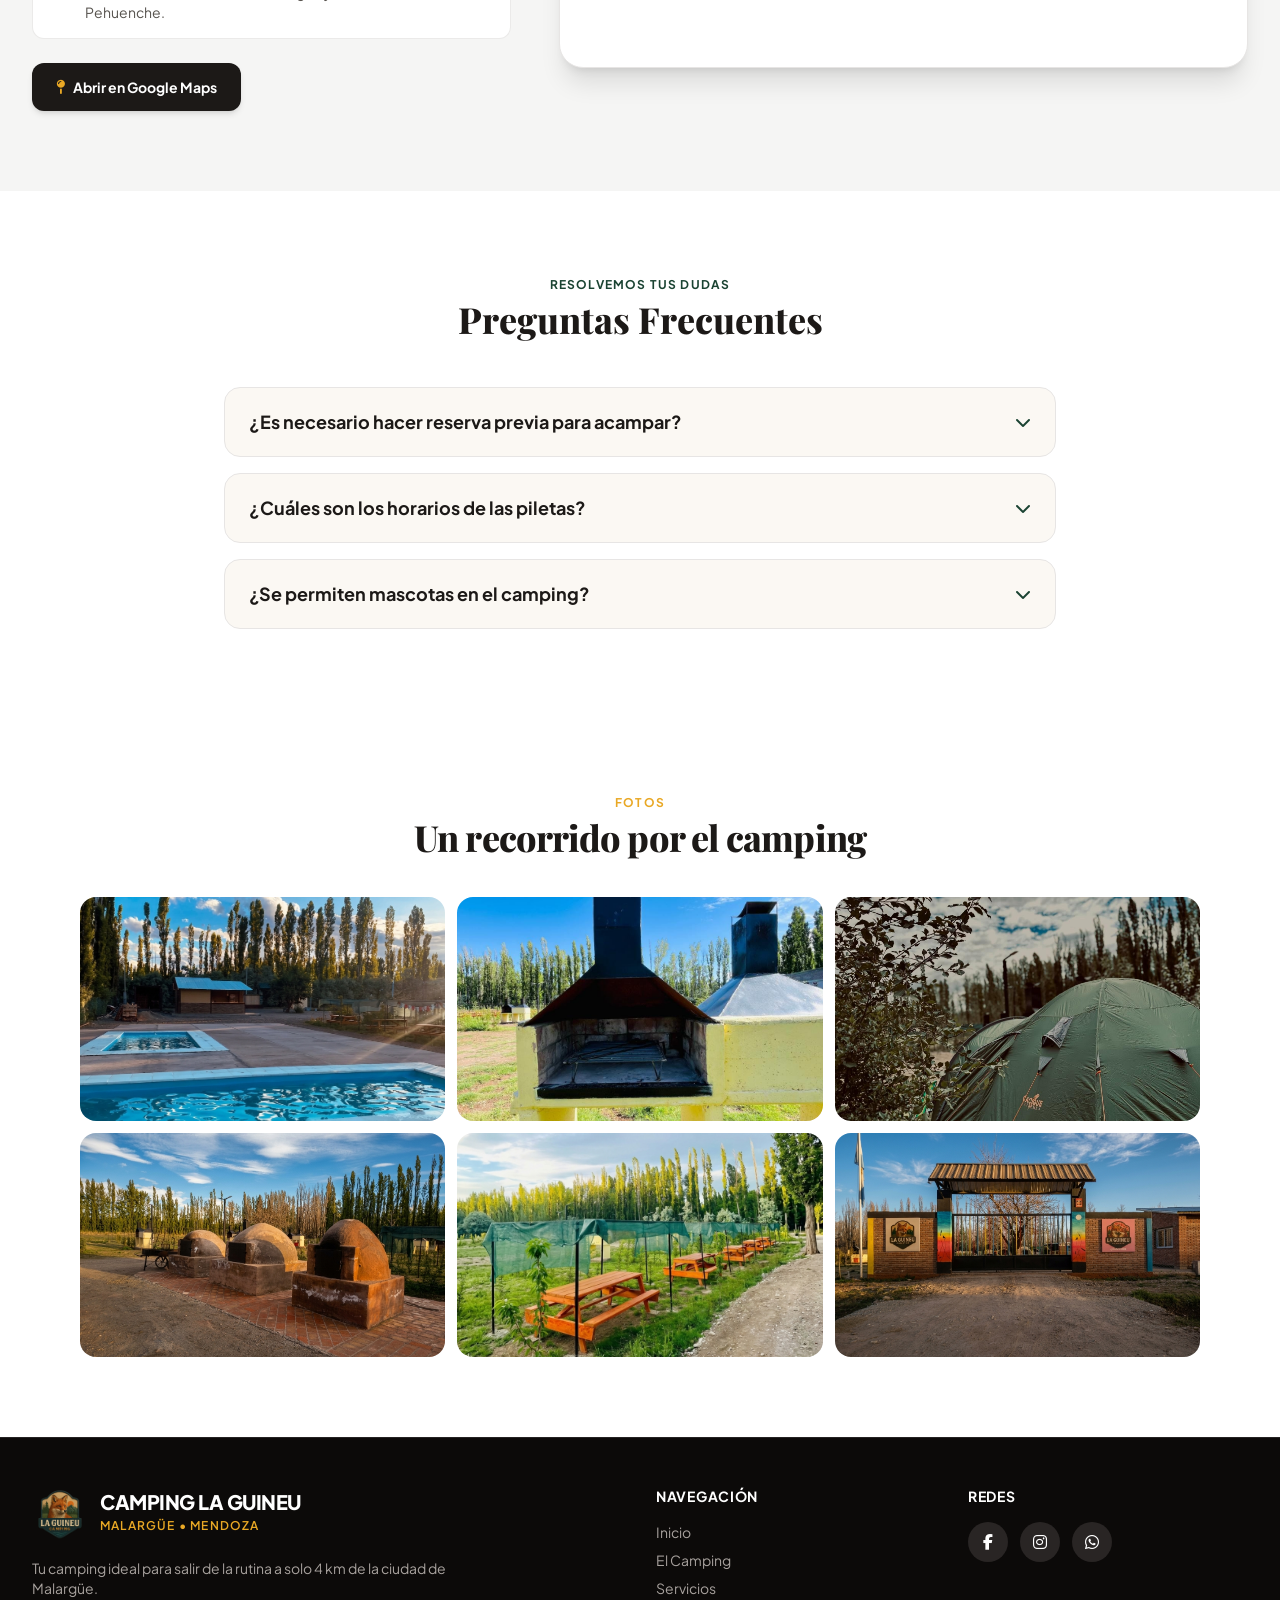
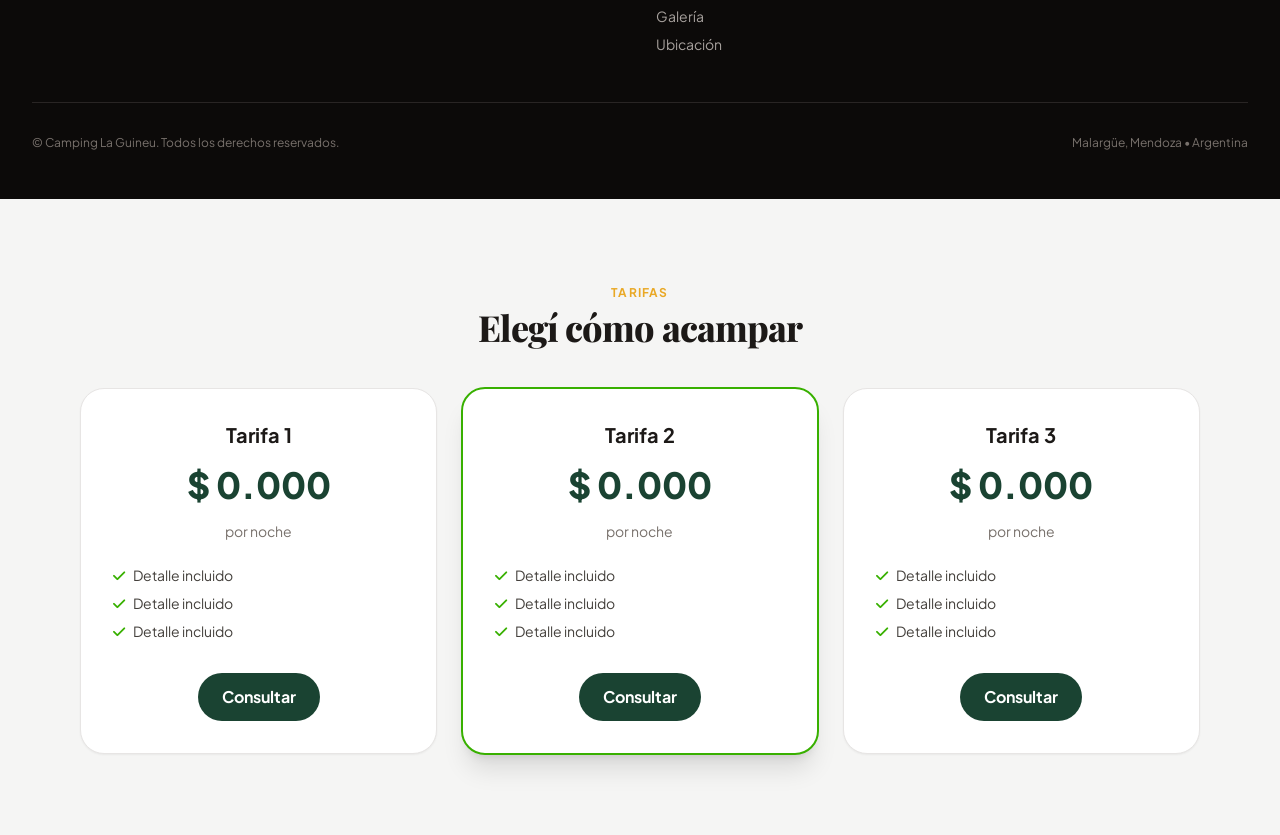
==== commit b0f0fd59: "Editor: modificacion textos (sombras)" ====
--- a/site/index.html
+++ b/site/index.html
@@ -7,9 +7,9 @@
 <script src="vendor/tailwind-3.4.17.js"></script>
 <link rel="stylesheet" href="Src/laguineu.css">
 <link rel="stylesheet" href="https://cdnjs.cloudflare.com/ajax/libs/font-awesome/6.4.0/css/all.min.css" integrity="sha384-iw3OoTErCYJJB9mCa8LNS2hbsQ7M3C0EpIsO/H5+EGAkPGc6rk+V8i04oW/K5xq0" crossorigin="anonymous" referrerpolicy="no-referrer">
-<link rel="stylesheet" href="https://fonts.googleapis.com/css2?family=Plus+Jakarta+Sans:wght@400;500;600;700;800&family=Roboto:wght@400;700&family=Playfair+Display:wght@400;700&display=swap">
+<link rel="stylesheet" href="https://fonts.googleapis.com/css2?family=Plus+Jakarta+Sans:wght@400;500;600;700;800&family=Playfair+Display:wght@400;700&display=swap">
 <script src="Src/tw-config.js"></script>
-<style>.cr-track{scrollbar-width:none}.cr-track::-webkit-scrollbar{display:none}#ix0qwz{text-align:left;}#igmaqo{text-align:center;font-family:'Roboto', sans-serif;}</style>
+<style>.cr-track{scrollbar-width:none}.cr-track::-webkit-scrollbar{display:none}</style>
 </head>
 <body class="bg-brand-sand text-stone-800 font-sans antialiased selection:bg-brand-accent selection:text-white">
 <div class="bg-brand-darkgreen text-amber-100/90 text-xs py-2 px-4 border-b border-white/10"><div class="max-w-7xl mx-auto flex justify-between items-center"><div class="flex items-center gap-4"><span class="flex items-center gap-1.5"><i class="fa-solid fa-location-dot text-brand-gold"></i> Malargüe,
@@ -28,7 +28,7 @@
             Nuestro camping ofrece el equilibrio perfecto entre comodidad y tranquilidad: <strong>2 amplias
               piletas</strong>, parrillas listas para usar y seguridad permanente para que solo te enfoques en
             relajarte. Tu escapada ideal te espera.
-          </p><!-- Highlights List --><div class="space-y-3 pt-2"><div class="flex items-start gap-3"><div class="bg-brand-green text-white p-1 rounded-full mt-1"><i class="fa-solid fa-check text-xs"></i></div><p class="text-stone-700 font-medium">Predio amplio y arbolado con sombra natural para acampar.</p></div><div class="flex items-start gap-3"><div class="bg-brand-green text-white p-1 rounded-full mt-1"><i class="fa-solid fa-check text-xs"></i></div><p class="text-stone-700 font-medium">Instalaciones sanitarias con duchas y agua caliente.</p></div><div class="flex items-start gap-3"><div class="bg-brand-green text-white p-1 rounded-full mt-1"><i class="fa-solid fa-check text-xs"></i></div><p class="text-stone-700 font-medium">Ambiente 100% familiar para compartir unos mates y asados.</p></div></div><div class="pt-4"><a href="https://wa.me/5492604321990?text=Hola!%20Quiero%20contactarme%20con%20el%20camping" target="_blank" class="inline-flex items-center gap-2 bg-brand-green hover:bg-brand-darkgreen text-white font-extrabold px-8 py-4 rounded-xl shadow-lg transition-all duration-300"><i class="fa-brands fa-whatsapp text-xl text-emerald-400"></i><span>CONTACTO</span></a></div></div><!-- Badges Grid --><div class="lg:col-span-6 grid grid-cols-1 sm:grid-cols-3 gap-4"><!-- Badge 1: Piletas --><div id="i31ygw" class="bg-white p-6 rounded-2xl shadow-sm border border-stone-200/80 text-center flex flex-col items-center hover:shadow-md transition-shadow"><div class="w-28 h-28 mb-4 flex items-center justify-center"><img src="Public/Images/iconopiscinas.png" alt="Insignia Piletas" class="max-h-full max-w-full object-contain drop-shadow"/></div><h3 class="text-xl font-extrabold text-stone-800">Piletas</h3><p class="text-xs text-stone-500 mt-1">2 grandes piletas habilitadas</p><a href="#GaleriaFotos" id="impx5h" class="inline-flex items-center gap-2 bg-brand-green hover:bg-brand-lightgreen text-white font-bold px-6 py-3 rounded-full transition-colors">Fotos</a></div><!-- Badge 2: Acampe --><div id="idp7ma" class="bg-white p-6 rounded-2xl shadow-sm border border-stone-200/80 text-center flex flex-col items-center hover:shadow-md transition-shadow"><div class="w-28 h-28 mb-4 flex items-center justify-center"><img src="Public/Images/iconoacampe.png" alt="Insignia Acampe" id="i1pp97" class="max-h-full max-w-full object-contain drop-shadow"/></div><h3 class="text-xl font-extrabold text-stone-800">Acampe</h3><p class="text-xs text-stone-500 mt-1">Sombra y parcelas</p></div><!-- Badge 3: Parrilla --><div id="i7bk9q" class="bg-white p-6 rounded-2xl shadow-sm border border-stone-200/80 text-center flex flex-col items-center hover:shadow-md transition-shadow"><div class="w-28 h-28 mb-4 flex items-center justify-center"><img src="Public/Images/iconoparrillas.png" alt="Insignia Parrilla" id="icg6pz" class="max-h-full max-w-full object-contain drop-shadow"/></div><h3 class="text-xl font-extrabold text-stone-800">Parrilla</h3><p id="iwp73a" class="text-xs text-stone-500 mt-1">Parrillas e infraestructura</p></div></div></div></div></section><!-- ILUSTRACIONES ADICIONALES (BADGES TEMÁTICAS) --><section class="py-12 bg-brand-green text-white"><div class="max-w-7xl mx-auto px-4 sm:px-6 lg:px-8"><div class="text-center mb-8"><h2 class="text-2xl font-bold tracking-tight">Experiencia completa al aire libre en Malargüe </h2></div><div class="grid grid-cols-1 sm:grid-cols-3 gap-6 max-w-4xl mx-auto"><div class="bg-white/10 backdrop-blur-sm p-4 rounded-xl border border-white/15 flex items-center gap-4"><img src="Public/Images/iconopaisajes.png" alt="Observación de naturaleza" class="w-16 h-16 rounded-lg object-cover shadow-sm"/><div><h4 class="font-bold text-white text-base">Naturaleza y Paisajes</h4><p class="text-xs text-stone-200">Ideal para relajarse y contemplar la cordillera.</p></div></div><div class="bg-white/10 backdrop-blur-sm p-4 rounded-xl border border-white/15 flex items-center gap-4"><img src="Public/Images/iconocarpayfogon.png" alt="Acampe y Fogón" class="w-16 h-16 rounded-lg object-cover shadow-sm"/><div><h4 class="font-bold text-white text-base">Fogón y Carpas</h4><p class="text-xs text-stone-200">Noches tranquilas bajo el cielo estrellado.</p></div></div><div class="bg-white/10 backdrop-blur-sm p-4 rounded-xl border border-white/15 flex items-center gap-4"><img src="Public/Images/iconoatracciones.png" alt="Senderismo y Guía" class="w-16 h-16 rounded-lg object-cover shadow-sm"/><div><h4 class="font-bold text-white text-base">Cerca de Atracciones</h4><p class="text-xs text-stone-200">Cercano al Observatorio Pehuenche y la ciudad.</p></div></div></div></div></section><!-- CARRUSEL DE IMÁGENES / INSTALACIONES --><section id="galeria" class="py-20 bg-stone-900 text-white"><div class="max-w-7xl mx-auto px-4 sm:px-6 lg:px-8"><div class="text-center mb-12"><span class="text-brand-gold font-bold uppercase tracking-widest text-xs">Conocé nuestras instalaciones</span><h2 class="text-3xl sm:text-5xl font-extrabold tracking-tight font-serif mt-1">Galería del Camping</h2><p class="text-stone-400 max-w-2xl mx-auto mt-2 text-sm sm:text-base">Un vistazo a nuestros sectores de piletas,
+          </p><!-- Highlights List --><div class="space-y-3 pt-2"><div class="flex items-start gap-3"><div class="bg-brand-green text-white p-1 rounded-full mt-1"><i class="fa-solid fa-check text-xs"></i></div><p class="text-stone-700 font-medium" id="ie5ix6">Predio amplio y arbolado con sombra  para acampar.</p></div><div class="flex items-start gap-3"><div class="bg-brand-green text-white p-1 rounded-full mt-1"><i class="fa-solid fa-check text-xs"></i></div><p class="text-stone-700 font-medium">Instalaciones sanitarias con duchas y agua caliente.</p></div><div class="flex items-start gap-3"><div class="bg-brand-green text-white p-1 rounded-full mt-1"><i class="fa-solid fa-check text-xs"></i></div><p class="text-stone-700 font-medium">Ambiente 100% familiar para compartir unos mates y asados.</p></div></div><div class="pt-4"><a href="https://wa.me/5492604321990?text=Hola!%20Quiero%20contactarme%20con%20el%20camping" target="_blank" class="inline-flex items-center gap-2 bg-brand-green hover:bg-brand-darkgreen text-white font-extrabold px-8 py-4 rounded-xl shadow-lg transition-all duration-300"><i class="fa-brands fa-whatsapp text-xl text-emerald-400"></i><span>CONTACTO</span></a></div></div><!-- Badges Grid --><div class="lg:col-span-6 grid grid-cols-1 sm:grid-cols-3 gap-4"><!-- Badge 1: Piletas --><div id="i31ygw" class="bg-white p-6 rounded-2xl shadow-sm border border-stone-200/80 text-center flex flex-col items-center hover:shadow-md transition-shadow"><div class="w-28 h-28 mb-4 flex items-center justify-center"><img src="Public/Images/iconopiscinas.png" alt="Insignia Piletas" class="max-h-full max-w-full object-contain drop-shadow"/></div><h3 class="text-xl font-extrabold text-stone-800">Piletas</h3><p class="text-xs text-stone-500 mt-1">2 grandes piletas habilitadas</p></div><!-- Badge 2: Acampe --><div id="idp7ma" class="bg-white p-6 rounded-2xl shadow-sm border border-stone-200/80 text-center flex flex-col items-center hover:shadow-md transition-shadow"><div class="w-28 h-28 mb-4 flex items-center justify-center"><img src="Public/Images/iconoacampe.png" alt="Insignia Acampe" id="i1pp97" class="max-h-full max-w-full object-contain drop-shadow"/></div><h3 class="text-xl font-extrabold text-stone-800">Acampe</h3><p class="text-xs text-stone-500 mt-1">Sombra y parcelas</p></div><!-- Badge 3: Parrilla --><div id="i7bk9q" class="bg-white p-6 rounded-2xl shadow-sm border border-stone-200/80 text-center flex flex-col items-center hover:shadow-md transition-shadow"><div class="w-28 h-28 mb-4 flex items-center justify-center"><img src="Public/Images/iconoparrillas.png" alt="Insignia Parrilla" id="icg6pz" class="max-h-full max-w-full object-contain drop-shadow"/></div><h3 class="text-xl font-extrabold text-stone-800">Parrilla</h3><p id="iwp73a" class="text-xs text-stone-500 mt-1">Parrillas e infraestructura</p></div></div></div></div></section><!-- ILUSTRACIONES ADICIONALES (BADGES TEMÁTICAS) --><section class="py-12 bg-brand-green text-white"><div class="max-w-7xl mx-auto px-4 sm:px-6 lg:px-8"><div class="text-center mb-8"><h2 class="text-2xl font-bold tracking-tight">Experiencia completa al aire libre en Malargüe </h2></div><div class="grid grid-cols-1 sm:grid-cols-3 gap-6 max-w-4xl mx-auto"><div class="bg-white/10 backdrop-blur-sm p-4 rounded-xl border border-white/15 flex items-center gap-4"><img src="Public/Images/iconopaisajes.png" alt="Observación de naturaleza" class="w-16 h-16 rounded-lg object-cover shadow-sm"/><div><h4 class="font-bold text-white text-base">Naturaleza y Paisajes</h4><p class="text-xs text-stone-200">Ideal para relajarse y contemplar la cordillera.</p></div></div><div class="bg-white/10 backdrop-blur-sm p-4 rounded-xl border border-white/15 flex items-center gap-4"><img src="Public/Images/iconocarpayfogon.png" alt="Acampe y Fogón" class="w-16 h-16 rounded-lg object-cover shadow-sm"/><div><h4 class="font-bold text-white text-base">Fogón y Carpas</h4><p class="text-xs text-stone-200">Noches tranquilas bajo el cielo estrellado.</p></div></div><div class="bg-white/10 backdrop-blur-sm p-4 rounded-xl border border-white/15 flex items-center gap-4"><img src="Public/Images/iconoatracciones.png" alt="Senderismo y Guía" class="w-16 h-16 rounded-lg object-cover shadow-sm"/><div><h4 class="font-bold text-white text-base">Cerca de Atracciones</h4><p class="text-xs text-stone-200">Cercano al Observatorio Pehuenche y la ciudad.</p></div></div></div></div></section><!-- CARRUSEL DE IMÁGENES / INSTALACIONES --><section id="galeria" class="py-20 bg-stone-900 text-white"><div class="max-w-7xl mx-auto px-4 sm:px-6 lg:px-8"><div class="text-center mb-12"><span class="text-brand-gold font-bold uppercase tracking-widest text-xs">Conocé nuestras instalaciones</span><h2 class="text-3xl sm:text-5xl font-extrabold tracking-tight font-serif mt-1">Galería del Camping</h2><p class="text-stone-400 max-w-2xl mx-auto mt-2 text-sm sm:text-base">Un vistazo a nuestros sectores de piletas,
           áreas de quinchos, sanitarios y parcelas verdeantes.</p></div><!-- Carousel Container --><div class="relative max-w-5xl mx-auto rounded-3xl overflow-hidden shadow-2xl border border-white/10 bg-stone-800"><!-- Slides --><div id="carousel-slides" class="relative h-[350px] sm:h-[500px]"><!-- Slide 1 --><div class="carousel-item absolute inset-0 transition-opacity duration-700 ease-in-out opacity-100 z-10"><img src="Public/Images/Pileta HD.jfif" alt="Piletas del Camping" class="w-full h-full object-cover object-center"/><div class="absolute inset-0 bg-gradient-to-t from-black/80 via-transparent to-black/20"></div><div class="absolute bottom-0 left-0 right-0 p-6 sm:p-8"><span class="bg-brand-accent text-stone-950 font-extrabold text-xs px-3 py-1 rounded-full uppercase tracking-wider mb-2 inline-block">Área
                 de Piletas</span><h3 class="text-2xl sm:text-3xl font-bold text-white">Dos piletas para toda la familia</h3><p class="text-stone-300 text-sm mt-1">Sector de natación y recreación para mitigar el calor Mendocino.
               </p></div></div><!-- Slide 2 --><div class="carousel-item absolute inset-0 transition-opacity duration-700 ease-in-out opacity-0 z-0"><!-- Contenedor para las dos imágenes --><div class="flex h-full w-full"><!-- Imagen 1 (Izquierda) - Borde derecho --><div class="w-1/2 h-full border-r border-black/10"><img src="Public/Images/Mesashdlibres.jfif" alt="Baños Vista 1" class="w-full h-full object-cover object-center"/></div><!-- Imagen 2 (Centro) - Borde derecho --><div class="w-1/2 h-full border-r border-black/10"><img src="Public/Images/Parrilla.jpeg" alt="Baños Vista 2" class="w-full h-full object-cover object-center"/></div><div class="absolute inset-0 bg-gradient-to-t from-black/80 via-black/30 to-black/20"></div><div class="absolute bottom-0 left-0 right-0 p-6 sm:p-8"><span class="bg-emerald-500 text-white font-extrabold text-xs px-3 py-1 rounded-full uppercase tracking-wider mb-2 inline-block">INFRASTRUCTURA</span><h3 class="text-2xl sm:text-3xl font-bold text-white">Parrilas e infraestructura</h3><p class="text-stone-300 text-sm mt-1">Contamos con Parrilas al Aire Libre y Banco con media Sombra </p></div></div></div><!-- Slide 3 - Versión 3 Imágenes (Flex Layout) --><div class="carousel-item absolute inset-0 transition-opacity duration-700 ease-in-out opacity-0 z-0"><!-- Contenedor para las dos imágenes --><div class="flex h-full w-full"><!-- Imagen 1 (Izquierda) - Borde derecho --><div class="w-1/3 h-full border-r border-black/10"><img src="Public/Images/banios1hd.jfif" alt="Baños Vista 1" class="w-full h-full object-cover object-center"/></div><!-- Imagen 2 (Centro) - Borde derecho --><div class="w-1/3 h-full border-r border-black/10"><img src="Public/Images/Banios3.jpeg" alt="Baños Vista 2" class="w-full h-full object-cover object-center"/></div><!-- Imagen 3 (Derecha) - Sin borde final --><div class="w-1/3 h-full"><img src="Public/Images/BaniosHDinodoro.jfif" alt="Baños Vista 3" class="w-full h-full object-cover object-center"/></div></div><!-- Capas superpuestas (Gradiente y Texto) --><div class="absolute inset-0 bg-gradient-to-t from-black/80 via-black/30 to-black/20"></div><div class="absolute bottom-0 left-0 right-0 p-6 sm:p-8"><span class="bg-emerald-500 text-white font-extrabold text-xs px-3 py-1 rounded-full uppercase tracking-wider mb-2 inline-block">BAÑOS</span><h3 class="text-2xl sm:text-3xl font-bold text-white">Amplios Baños</h3><p class="text-stone-300 text-sm mt-1">Nuestros Baños ofrecen Duchas calientes y Comodidad </p></div></div><!-- Slide 4 --><div class="carousel-item absolute inset-0 transition-opacity duration-700 ease-in-out opacity-0 z-0"><img src="Public/Images/carpa1.jpg" alt="Arboleda del Camping" class="w-full h-full object-cover"/><div id="iglazn" class="absolute inset-0 bg-gradient-to-t from-black/80 via-transparent to-black/20"></div><div class="absolute bottom-0 left-0 right-0 p-6 sm:p-8"><span class="bg-emerald-500 text-white font-extrabold text-xs px-3 py-1 rounded-full uppercase tracking-wider mb-2 inline-block">CARPAS</span><h3 class="text-2xl sm:text-3xl font-bold text-white">Sector de Carpas</h3><p class="text-stone-300 text-sm mt-1">Espacio verde listo para que Acampes.</p></div></div><!-- Slide 5 --><div class="carousel-item absolute inset-0 transition-opacity duration-700 ease-in-out opacity-0 z-0"><img src="Public/Images/PuertaCamping.jfif" alt="Espacio Verde" class="w-full h-full object-cover object-center"/><div id="ik78w9" class="absolute inset-0 bg-gradient-to-t from-black/80 via-transparent to-black/20"></div><div class="absolute bottom-0 left-0 right-0 p-6 sm:p-8"><span class="bg-emerald-500 text-white font-extrabold text-xs px-3 py-1 rounded-full uppercase tracking-wider mb-2 inline-block">Espacio
@@ -55,9 +55,9 @@
             Nuestras 2 amplias piletas están habilitadas durante el día en la temporada estival de 10:00 a 20:00 hs.
           </div></div><div class="border border-stone-200 rounded-2xl overflow-hidden bg-brand-sand"><button class="faq-toggle w-full px-6 py-5 text-left font-bold text-stone-900 flex justify-between items-center focus:outline-none"><span class="text-base sm:text-lg">¿Se permiten mascotas en el camping?</span><i class="fa-solid fa-chevron-down text-brand-green transition-transform duration-300"></i></button><div class="faq-content hidden px-6 pb-5 text-stone-600 text-sm leading-relaxed border-t border-stone-200/60 pt-3">
             Sí, aceptamos mascotas educadas siempre que permanezcan con correa y bajo la responsabilidad de sus dueños.
-          </div></div></div></div></section><section id="ibvbhc" class="py-20 bg-white"><div class="max-w-6xl mx-auto px-4" id="ix0qwz"><div id="id25te" class="text-center mb-10"><span id="iltpis" class="text-brand-gold font-bold uppercase tracking-widest text-xs">Fotos</span><h2 id="igmaqo" class="text-3xl sm:text-4xl font-extrabold tracking-tight font-serif mt-1 text-stone-900">Un recorrido por el camping</h2></div><div class="grid grid-cols-2 md:grid-cols-3 gap-3"><img src="Public/Images/Pileta%20HD.jfif" alt="Foto" class="rounded-2xl w-full h-56 object-cover"/><img src="Public/Images/Parrilla.jpeg" alt="Foto" id="ic0uhi" class="rounded-2xl w-full h-56 object-cover"/><img src="Public/Images/carpa1.jpg" alt="Foto" id="i3tzu8" class="rounded-2xl w-full h-56 object-cover"/><img src="Public/Images/Hornos1.jfif" alt="Foto" class="rounded-2xl w-full h-56 object-cover"/><img src="Public/Images/Mesashdlibres.jfif" alt="Foto" class="rounded-2xl w-full h-56 object-cover"/><img src="Public/Images/PuertaCamping.jfif" alt="Foto" class="rounded-2xl w-full h-56 object-cover"/></div></div></section><!-- FOOTER --><footer id="ix2wv2" class="bg-stone-950 text-stone-400 py-12 border-t border-white/10"><div class="max-w-7xl mx-auto px-4 sm:px-6 lg:px-8"><div class="grid grid-cols-1 md:grid-cols-4 gap-8 pb-12 border-b border-stone-800"><div class="md:col-span-2 space-y-4"><div class="flex items-center gap-3"><img src="Public/Images/logoguineu.png" alt="Logo Camping La Guineu" class="h-14 w-auto"/><div><span class="block text-xl font-extrabold text-white tracking-tight leading-none">CAMPING LA GUINEU</span><span class="text-xs font-semibold uppercase tracking-widest text-brand-gold">Malargüe • Mendoza</span></div></div><p class="text-sm text-stone-400 max-w-md">
+          </div></div></div></div></section><section id="ibvbhc" class="py-20 bg-white"><div class="max-w-6xl mx-auto px-4"><div id="id25te" class="text-center mb-10"><span id="iltpis" class="text-brand-gold font-bold uppercase tracking-widest text-xs">Fotos</span><h2 id="igmaqo" class="text-3xl sm:text-4xl font-extrabold tracking-tight font-serif mt-1 text-stone-900">Un recorrido por el camping</h2></div><div class="grid grid-cols-2 md:grid-cols-3 gap-3"><img src="Public/Images/Pileta%20HD.jfif" alt="Foto" class="rounded-2xl w-full h-56 object-cover"/><img src="Public/Images/Parrilla.jpeg" alt="Foto" class="rounded-2xl w-full h-56 object-cover"/><img src="Public/Images/carpa1.jpg" alt="Foto" class="rounded-2xl w-full h-56 object-cover"/><img src="Public/Images/Hornos1.jfif" alt="Foto" class="rounded-2xl w-full h-56 object-cover"/><img src="Public/Images/Mesashdlibres.jfif" alt="Foto" class="rounded-2xl w-full h-56 object-cover"/><img src="Public/Images/PuertaCamping.jfif" alt="Foto" class="rounded-2xl w-full h-56 object-cover"/></div></div></section><!-- FOOTER --><footer id="ix2wv2" class="bg-stone-950 text-stone-400 py-12 border-t border-white/10"><div class="max-w-7xl mx-auto px-4 sm:px-6 lg:px-8"><div class="grid grid-cols-1 md:grid-cols-4 gap-8 pb-12 border-b border-stone-800"><div class="md:col-span-2 space-y-4"><div class="flex items-center gap-3"><img src="Public/Images/logoguineu.png" alt="Logo Camping La Guineu" class="h-14 w-auto"/><div><span class="block text-xl font-extrabold text-white tracking-tight leading-none">CAMPING LA GUINEU</span><span class="text-xs font-semibold uppercase tracking-widest text-brand-gold">Malargüe • Mendoza</span></div></div><p class="text-sm text-stone-400 max-w-md">
             Tu camping ideal para salir de la rutina a solo 4 km de la ciudad de Malargüe.
-          </p></div><div><h4 class="text-white font-bold text-sm uppercase tracking-wider mb-4">Navegación</h4><ul class="space-y-2 text-sm"><li><a href="#inicio" class="hover:text-white transition-colors">Inicio</a></li><li><a href="#nosotros" class="hover:text-white transition-colors">El Camping</a></li><li><a href="#servicios" class="hover:text-white transition-colors">Servicios</a></li><li><a href="#galeria" class="hover:text-white transition-colors">Galería</a></li><li><a href="#ubicacion" class="hover:text-white transition-colors">Ubicación</a></li></ul></div><div id="i1uuwc"><h4 class="text-white font-bold text-sm uppercase tracking-wider mb-4">Redes</h4><div class="flex items-center gap-3"><a href="https://www.facebook.com/profile.php?id=61584801493401" target="_blank" class="w-10 h-10 bg-stone-800 hover:bg-brand-green text-white rounded-full flex items-center justify-center transition-colors"><i class="fa-brands fa-facebook-f"></i></a><a href="https://www.instagram.com/campinglaguineu/" target="_blank" class="w-10 h-10 bg-stone-800 hover:bg-brand-green text-white rounded-full flex items-center justify-center transition-colors"><i class="fa-brands fa-instagram"></i></a><a href="https://wa.me/5492604321990" target="_blank" class="w-10 h-10 bg-stone-800 hover:bg-emerald-600 text-white rounded-full flex items-center justify-center transition-colors"><i class="fa-brands fa-whatsapp"></i></a></div></div></div><div class="pt-8 flex flex-col sm:flex-row justify-between items-center gap-4 text-xs text-stone-500"><p>© Camping La Guineu. Todos los derechos reservados.</p><p>Malargüe, Mendoza • Argentina</p></div></div></footer><!-- BOTÓN FLOTANTE WHATSAPP --><a href="https://wa.me/5492604321990?text=Hola!%20Quisiera%20hacer%20una%20consulta%20sobre%20Camping%20La%20Guineu" target="_blank" aria-label="Contactar por WhatsApp" class="fixed bottom-6 right-6 z-50 bg-emerald-500 hover:bg-emerald-600 text-white w-16 h-16 rounded-full flex items-center justify-center shadow-2xl hover:scale-110 transition-all duration-300"><i class="fa-brands fa-whatsapp text-4xl"></i></a><!-- JAVASCRIPT -->
+          </p></div><div><h4 class="text-white font-bold text-sm uppercase tracking-wider mb-4">Navegación</h4><ul class="space-y-2 text-sm"><li><a href="#inicio" class="hover:text-white transition-colors">Inicio</a></li><li><a href="#nosotros" class="hover:text-white transition-colors">El Camping</a></li><li><a href="#servicios" class="hover:text-white transition-colors">Servicios</a></li><li><a href="#galeria" class="hover:text-white transition-colors">Galería</a></li><li><a href="#ubicacion" class="hover:text-white transition-colors">Ubicación</a></li></ul></div><div id="i1uuwc"><h4 class="text-white font-bold text-sm uppercase tracking-wider mb-4">Redes</h4><div class="flex items-center gap-3"><a href="https://www.facebook.com/profile.php?id=61584801493401" target="_blank" class="w-10 h-10 bg-stone-800 hover:bg-brand-green text-white rounded-full flex items-center justify-center transition-colors"><i class="fa-brands fa-facebook-f"></i></a><a href="https://www.instagram.com/campinglaguineu/" target="_blank" class="w-10 h-10 bg-stone-800 hover:bg-brand-green text-white rounded-full flex items-center justify-center transition-colors"><i class="fa-brands fa-instagram"></i></a><a href="https://wa.me/5492604321990" target="_blank" class="w-10 h-10 bg-stone-800 hover:bg-emerald-600 text-white rounded-full flex items-center justify-center transition-colors"><i class="fa-brands fa-whatsapp"></i></a></div></div></div><div class="pt-8 flex flex-col sm:flex-row justify-between items-center gap-4 text-xs text-stone-500"><p>© Camping La Guineu. Todos los derechos reservados.</p><p>Malargüe, Mendoza • Argentina</p></div></div></footer><!-- BOTÓN FLOTANTE WHATSAPP --><a href="https://wa.me/5492604321990?text=Hola!%20Quisiera%20hacer%20una%20consulta%20sobre%20Camping%20La%20Guineu" target="_blank" aria-label="Contactar por WhatsApp" class="fixed bottom-6 right-6 z-50 bg-emerald-500 hover:bg-emerald-600 text-white w-16 h-16 rounded-full flex items-center justify-center shadow-2xl hover:scale-110 transition-all duration-300"><i class="fa-brands fa-whatsapp text-4xl"></i></a><!-- JAVASCRIPT --><section id="i9zpch" class="py-20 bg-stone-100"><div class="max-w-6xl mx-auto px-4"><div class="text-center mb-10"><span class="text-brand-gold font-bold uppercase tracking-widest text-xs">Tarifas</span><h2 class="text-3xl sm:text-4xl font-extrabold tracking-tight font-serif mt-1 text-stone-900">Elegí cómo acampar</h2></div><div class="grid md:grid-cols-3 gap-6 items-center"><div class="rounded-3xl p-8 text-center bg-white border border-stone-200 shadow-sm"><h3 class="text-xl font-bold text-stone-900">Tarifa 1</h3><div class="text-4xl font-extrabold text-brand-green my-4">$ 0.000</div><p class="text-sm text-stone-500">por noche</p><ul class="mt-6 space-y-2 text-sm text-stone-700 text-left"><li><i class="fa-solid fa-check text-brand-accent mr-2"></i>Detalle incluido</li><li><i class="fa-solid fa-check text-brand-accent mr-2"></i>Detalle incluido</li><li><i class="fa-solid fa-check text-brand-accent mr-2"></i>Detalle incluido</li></ul><a href="https://wa.me/5492604321990" target="_blank" class="mt-8 inline-flex items-center gap-2 bg-brand-green hover:bg-brand-lightgreen text-white font-bold px-6 py-3 rounded-full transition-colors">Consultar</a></div><div class="rounded-3xl p-8 text-center bg-white border-2 border-brand-accent shadow-xl"><h3 class="text-xl font-bold text-stone-900">Tarifa 2</h3><div class="text-4xl font-extrabold text-brand-green my-4">$ 0.000</div><p class="text-sm text-stone-500">por noche</p><ul class="mt-6 space-y-2 text-sm text-stone-700 text-left"><li><i class="fa-solid fa-check text-brand-accent mr-2"></i>Detalle incluido</li><li><i class="fa-solid fa-check text-brand-accent mr-2"></i>Detalle incluido</li><li><i class="fa-solid fa-check text-brand-accent mr-2"></i>Detalle incluido</li></ul><a href="https://wa.me/5492604321990" target="_blank" class="mt-8 inline-flex items-center gap-2 bg-brand-green hover:bg-brand-lightgreen text-white font-bold px-6 py-3 rounded-full transition-colors">Consultar</a></div><div class="rounded-3xl p-8 text-center bg-white border border-stone-200 shadow-sm"><h3 class="text-xl font-bold text-stone-900">Tarifa 3</h3><div class="text-4xl font-extrabold text-brand-green my-4">$ 0.000</div><p class="text-sm text-stone-500">por noche</p><ul class="mt-6 space-y-2 text-sm text-stone-700 text-left"><li><i class="fa-solid fa-check text-brand-accent mr-2"></i>Detalle incluido</li><li><i class="fa-solid fa-check text-brand-accent mr-2"></i>Detalle incluido</li><li><i class="fa-solid fa-check text-brand-accent mr-2"></i>Detalle incluido</li></ul><a href="https://wa.me/5492604321990" target="_blank" class="mt-8 inline-flex items-center gap-2 bg-brand-green hover:bg-brand-lightgreen text-white font-bold px-6 py-3 rounded-full transition-colors">Consultar</a></div></div></div></section>
 <script src="Src/site.js" defer></script>
 </body>
 </html>
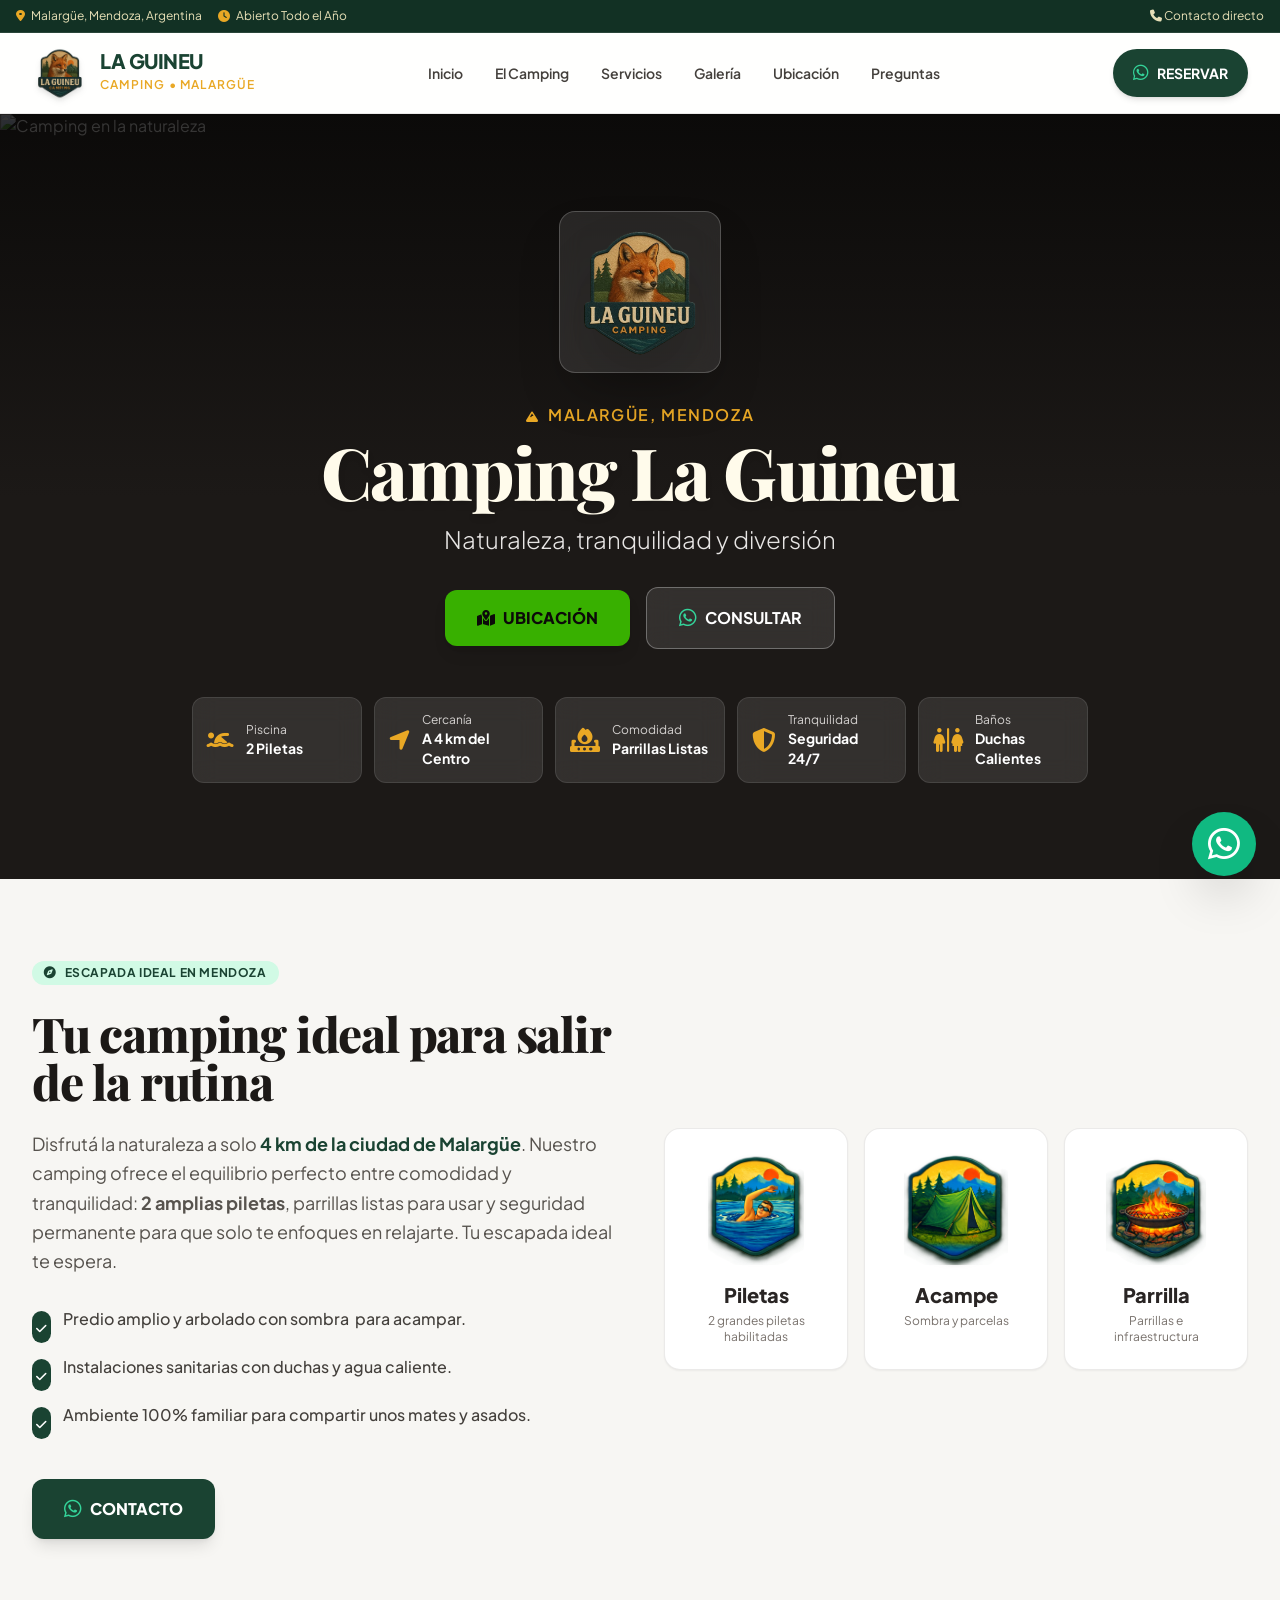
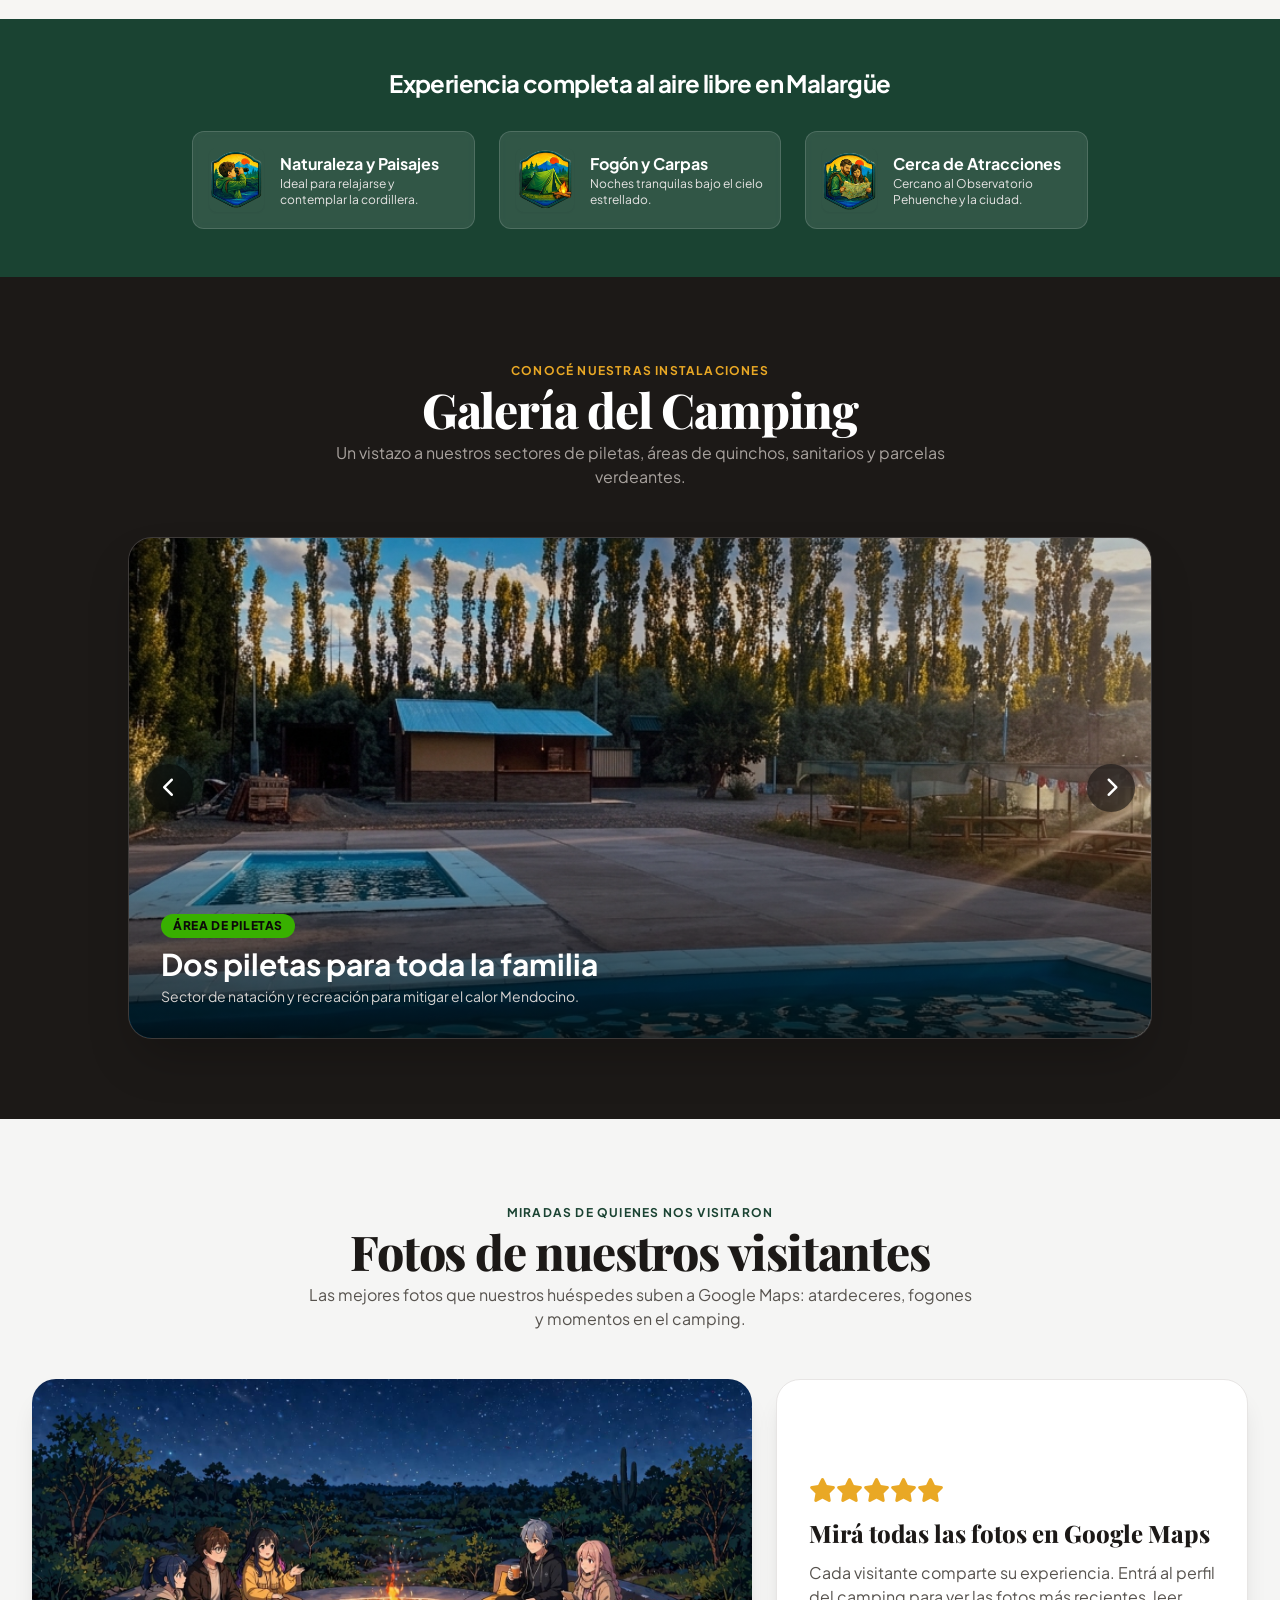
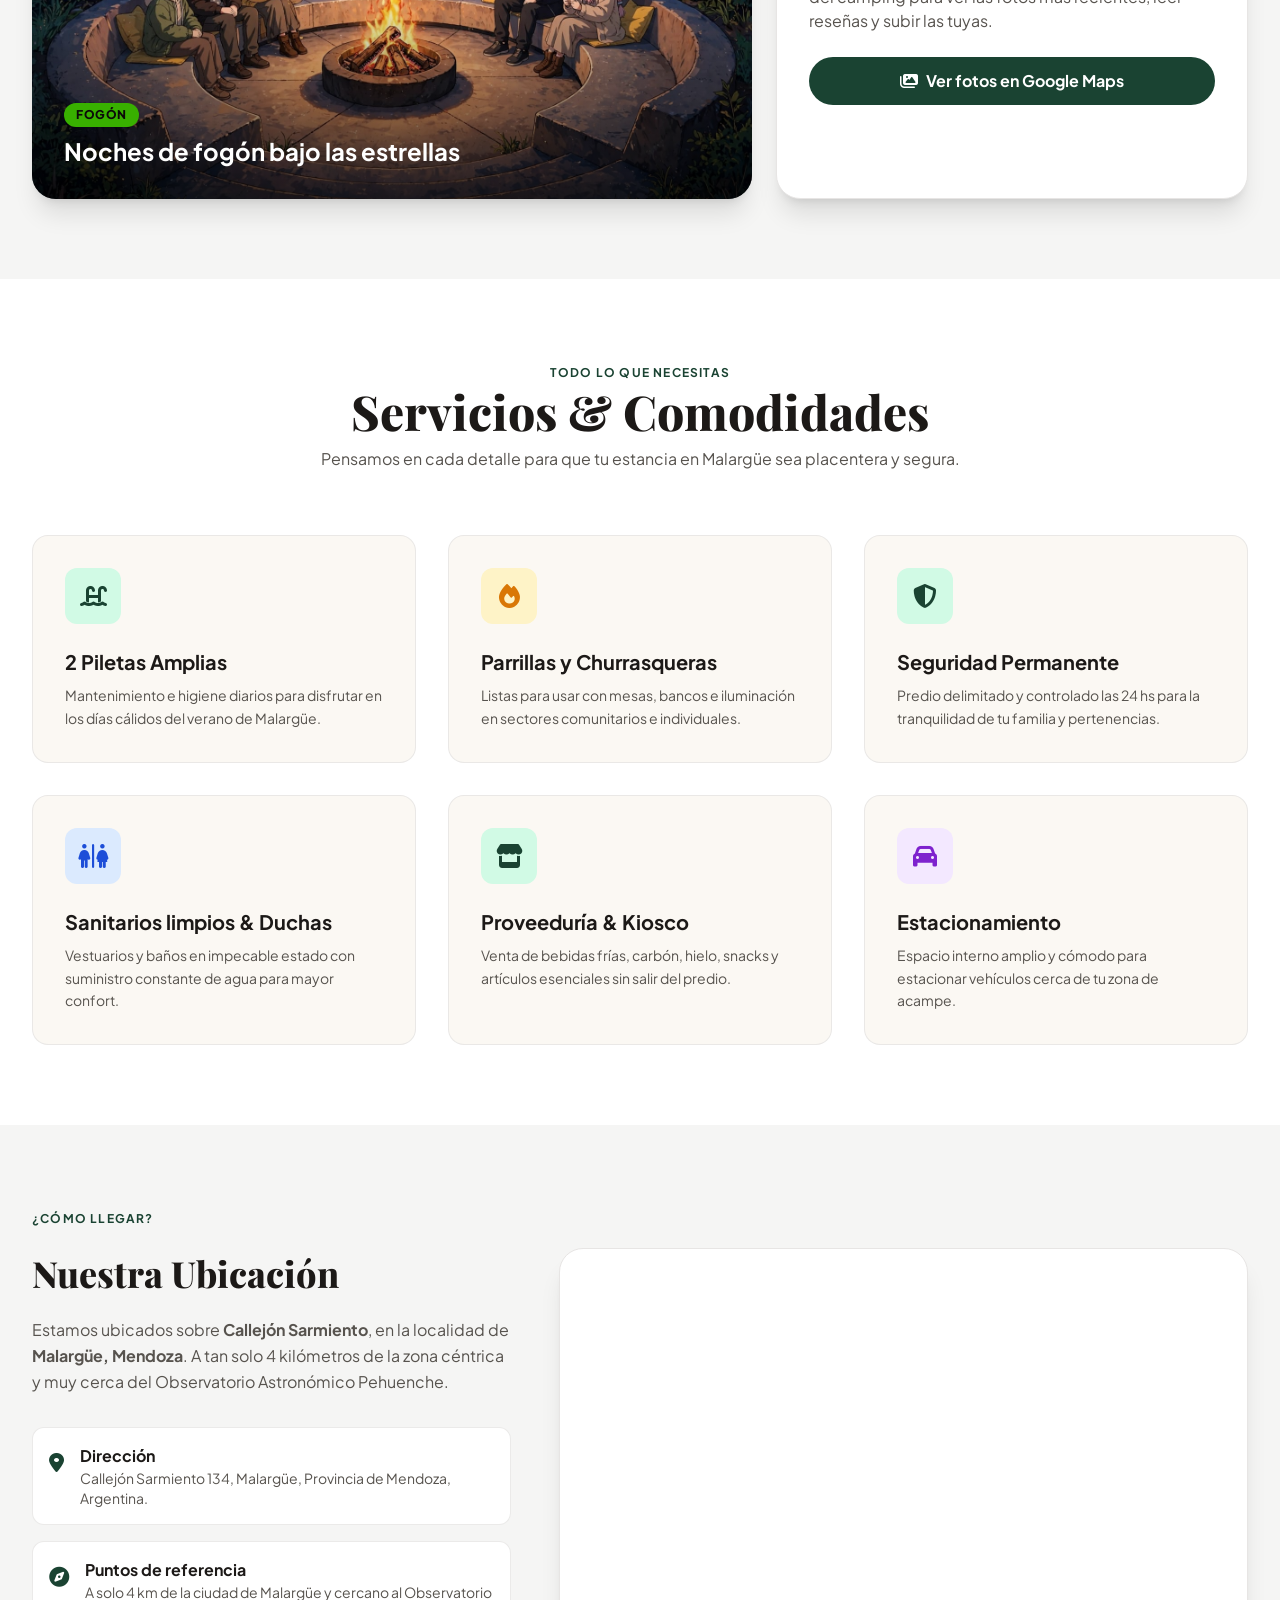
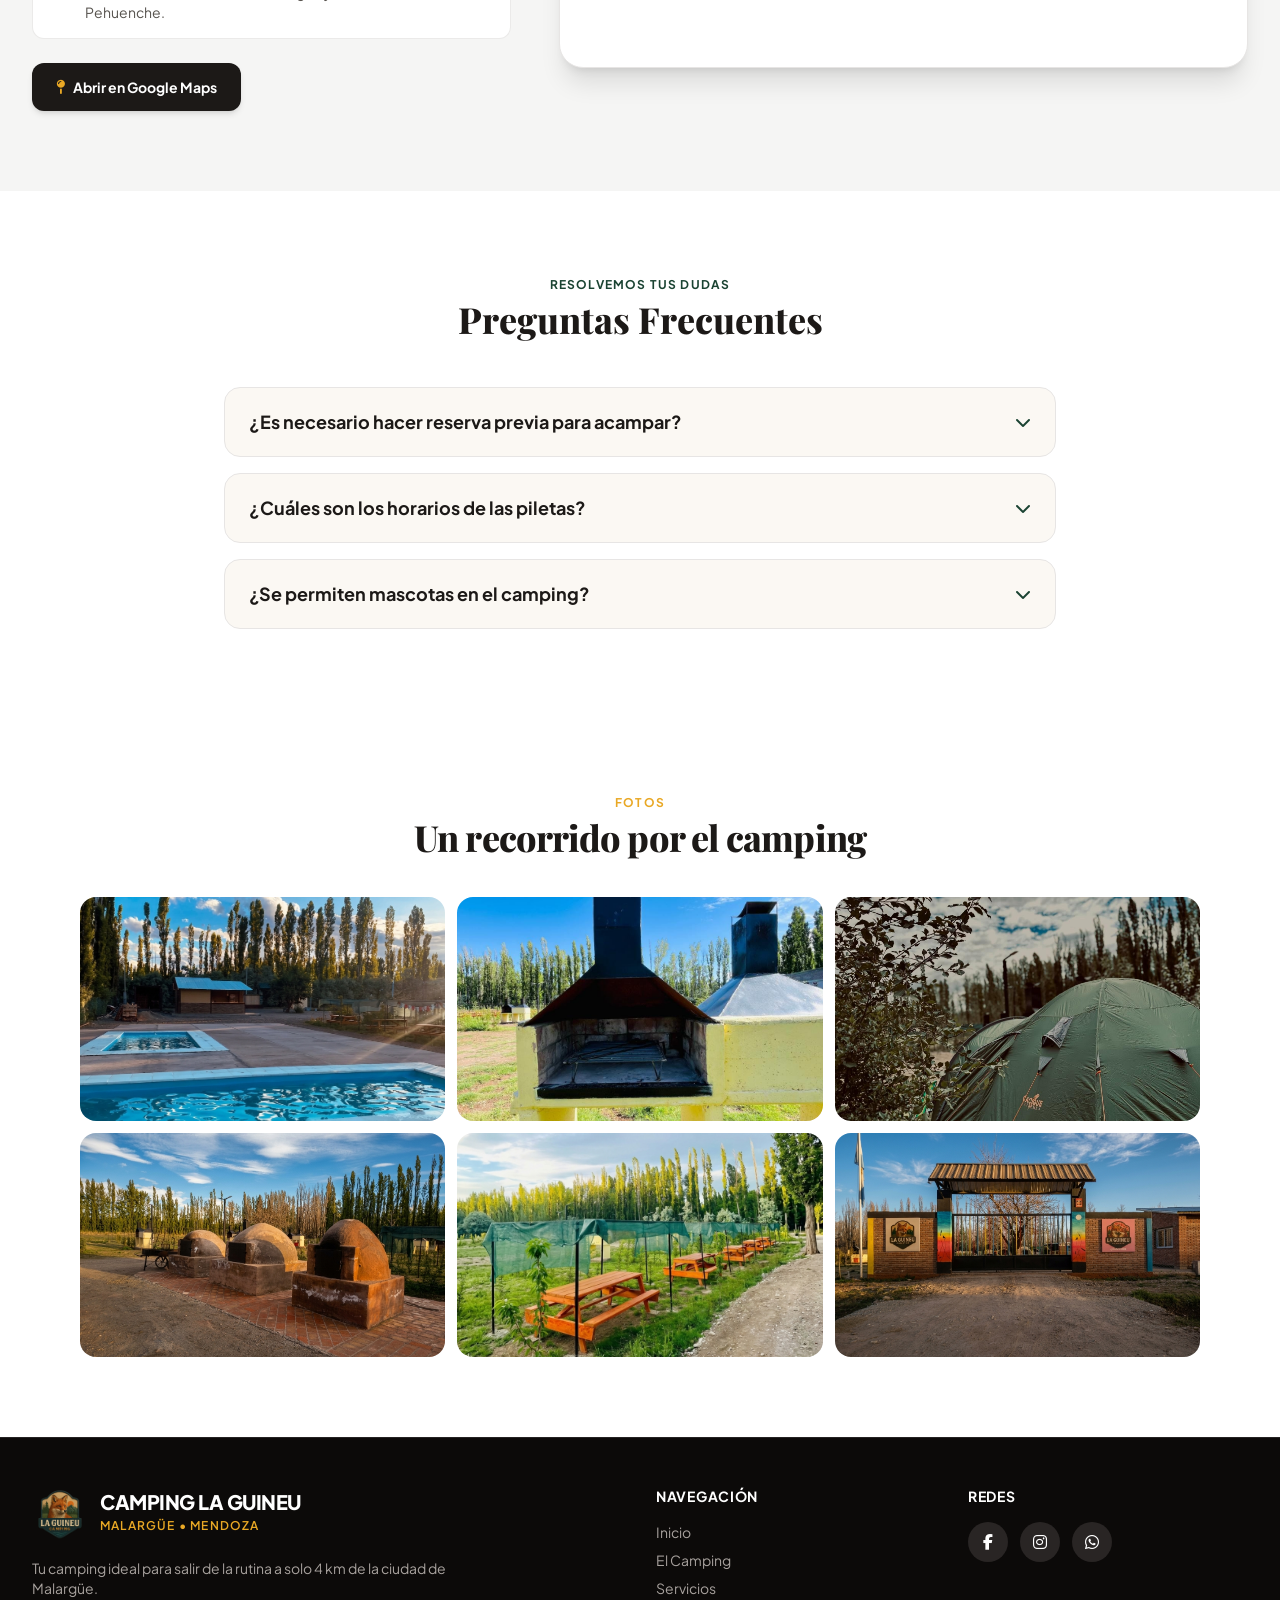
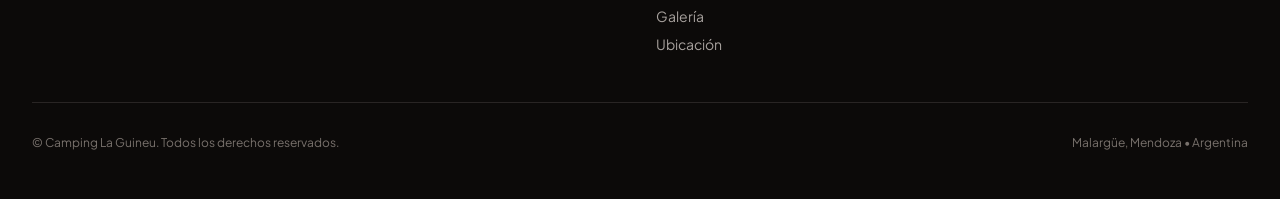
==== commit c6861065: "Editor: primera version mauri" ====
--- a/site/index.html
+++ b/site/index.html
@@ -28,7 +28,7 @@
             Nuestro camping ofrece el equilibrio perfecto entre comodidad y tranquilidad: <strong>2 amplias
               piletas</strong>, parrillas listas para usar y seguridad permanente para que solo te enfoques en
             relajarte. Tu escapada ideal te espera.
-          </p><!-- Highlights List --><div class="space-y-3 pt-2"><div class="flex items-start gap-3"><div class="bg-brand-green text-white p-1 rounded-full mt-1"><i class="fa-solid fa-check text-xs"></i></div><p class="text-stone-700 font-medium" id="ie5ix6">Predio amplio y arbolado con sombra  para acampar.</p></div><div class="flex items-start gap-3"><div class="bg-brand-green text-white p-1 rounded-full mt-1"><i class="fa-solid fa-check text-xs"></i></div><p class="text-stone-700 font-medium">Instalaciones sanitarias con duchas y agua caliente.</p></div><div class="flex items-start gap-3"><div class="bg-brand-green text-white p-1 rounded-full mt-1"><i class="fa-solid fa-check text-xs"></i></div><p class="text-stone-700 font-medium">Ambiente 100% familiar para compartir unos mates y asados.</p></div></div><div class="pt-4"><a href="https://wa.me/5492604321990?text=Hola!%20Quiero%20contactarme%20con%20el%20camping" target="_blank" class="inline-flex items-center gap-2 bg-brand-green hover:bg-brand-darkgreen text-white font-extrabold px-8 py-4 rounded-xl shadow-lg transition-all duration-300"><i class="fa-brands fa-whatsapp text-xl text-emerald-400"></i><span>CONTACTO</span></a></div></div><!-- Badges Grid --><div class="lg:col-span-6 grid grid-cols-1 sm:grid-cols-3 gap-4"><!-- Badge 1: Piletas --><div id="i31ygw" class="bg-white p-6 rounded-2xl shadow-sm border border-stone-200/80 text-center flex flex-col items-center hover:shadow-md transition-shadow"><div class="w-28 h-28 mb-4 flex items-center justify-center"><img src="Public/Images/iconopiscinas.png" alt="Insignia Piletas" class="max-h-full max-w-full object-contain drop-shadow"/></div><h3 class="text-xl font-extrabold text-stone-800">Piletas</h3><p class="text-xs text-stone-500 mt-1">2 grandes piletas habilitadas</p></div><!-- Badge 2: Acampe --><div id="idp7ma" class="bg-white p-6 rounded-2xl shadow-sm border border-stone-200/80 text-center flex flex-col items-center hover:shadow-md transition-shadow"><div class="w-28 h-28 mb-4 flex items-center justify-center"><img src="Public/Images/iconoacampe.png" alt="Insignia Acampe" id="i1pp97" class="max-h-full max-w-full object-contain drop-shadow"/></div><h3 class="text-xl font-extrabold text-stone-800">Acampe</h3><p class="text-xs text-stone-500 mt-1">Sombra y parcelas</p></div><!-- Badge 3: Parrilla --><div id="i7bk9q" class="bg-white p-6 rounded-2xl shadow-sm border border-stone-200/80 text-center flex flex-col items-center hover:shadow-md transition-shadow"><div class="w-28 h-28 mb-4 flex items-center justify-center"><img src="Public/Images/iconoparrillas.png" alt="Insignia Parrilla" id="icg6pz" class="max-h-full max-w-full object-contain drop-shadow"/></div><h3 class="text-xl font-extrabold text-stone-800">Parrilla</h3><p id="iwp73a" class="text-xs text-stone-500 mt-1">Parrillas e infraestructura</p></div></div></div></div></section><!-- ILUSTRACIONES ADICIONALES (BADGES TEMÁTICAS) --><section class="py-12 bg-brand-green text-white"><div class="max-w-7xl mx-auto px-4 sm:px-6 lg:px-8"><div class="text-center mb-8"><h2 class="text-2xl font-bold tracking-tight">Experiencia completa al aire libre en Malargüe </h2></div><div class="grid grid-cols-1 sm:grid-cols-3 gap-6 max-w-4xl mx-auto"><div class="bg-white/10 backdrop-blur-sm p-4 rounded-xl border border-white/15 flex items-center gap-4"><img src="Public/Images/iconopaisajes.png" alt="Observación de naturaleza" class="w-16 h-16 rounded-lg object-cover shadow-sm"/><div><h4 class="font-bold text-white text-base">Naturaleza y Paisajes</h4><p class="text-xs text-stone-200">Ideal para relajarse y contemplar la cordillera.</p></div></div><div class="bg-white/10 backdrop-blur-sm p-4 rounded-xl border border-white/15 flex items-center gap-4"><img src="Public/Images/iconocarpayfogon.png" alt="Acampe y Fogón" class="w-16 h-16 rounded-lg object-cover shadow-sm"/><div><h4 class="font-bold text-white text-base">Fogón y Carpas</h4><p class="text-xs text-stone-200">Noches tranquilas bajo el cielo estrellado.</p></div></div><div class="bg-white/10 backdrop-blur-sm p-4 rounded-xl border border-white/15 flex items-center gap-4"><img src="Public/Images/iconoatracciones.png" alt="Senderismo y Guía" class="w-16 h-16 rounded-lg object-cover shadow-sm"/><div><h4 class="font-bold text-white text-base">Cerca de Atracciones</h4><p class="text-xs text-stone-200">Cercano al Observatorio Pehuenche y la ciudad.</p></div></div></div></div></section><!-- CARRUSEL DE IMÁGENES / INSTALACIONES --><section id="galeria" class="py-20 bg-stone-900 text-white"><div class="max-w-7xl mx-auto px-4 sm:px-6 lg:px-8"><div class="text-center mb-12"><span class="text-brand-gold font-bold uppercase tracking-widest text-xs">Conocé nuestras instalaciones</span><h2 class="text-3xl sm:text-5xl font-extrabold tracking-tight font-serif mt-1">Galería del Camping</h2><p class="text-stone-400 max-w-2xl mx-auto mt-2 text-sm sm:text-base">Un vistazo a nuestros sectores de piletas,
+          </p><!-- Highlights List --><div class="space-y-3 pt-2"><div class="flex items-start gap-3"><div class="bg-brand-green text-white p-1 rounded-full mt-1"><i class="fa-solid fa-check text-xs"></i></div><p id="ie5ix6" class="text-stone-700 font-medium">Predio amplio y arbolado con sombra  para acampar.</p></div><div class="flex items-start gap-3"><div class="bg-brand-green text-white p-1 rounded-full mt-1"><i class="fa-solid fa-check text-xs"></i></div><p class="text-stone-700 font-medium">Instalaciones sanitarias con duchas y agua caliente.</p></div><div class="flex items-start gap-3"><div class="bg-brand-green text-white p-1 rounded-full mt-1"><i class="fa-solid fa-check text-xs"></i></div><p class="text-stone-700 font-medium">Ambiente 100% familiar para compartir unos mates y asados.</p></div></div><div class="pt-4"><a href="https://wa.me/5492604321990?text=Hola!%20Quiero%20contactarme%20con%20el%20camping" target="_blank" class="inline-flex items-center gap-2 bg-brand-green hover:bg-brand-darkgreen text-white font-extrabold px-8 py-4 rounded-xl shadow-lg transition-all duration-300"><i class="fa-brands fa-whatsapp text-xl text-emerald-400"></i><span>CONTACTO</span></a></div></div><!-- Badges Grid --><div class="lg:col-span-6 grid grid-cols-1 sm:grid-cols-3 gap-4"><!-- Badge 1: Piletas --><div id="i31ygw" class="bg-white p-6 rounded-2xl shadow-sm border border-stone-200/80 text-center flex flex-col items-center hover:shadow-md transition-shadow"><div class="w-28 h-28 mb-4 flex items-center justify-center"><img src="Public/Images/iconopiscinas.png" alt="Insignia Piletas" class="max-h-full max-w-full object-contain drop-shadow"/></div><h3 class="text-xl font-extrabold text-stone-800">Piletas</h3><p class="text-xs text-stone-500 mt-1">2 grandes piletas habilitadas</p></div><!-- Badge 2: Acampe --><div id="idp7ma" class="bg-white p-6 rounded-2xl shadow-sm border border-stone-200/80 text-center flex flex-col items-center hover:shadow-md transition-shadow"><div class="w-28 h-28 mb-4 flex items-center justify-center"><img src="Public/Images/iconoacampe.png" alt="Insignia Acampe" id="i1pp97" class="max-h-full max-w-full object-contain drop-shadow"/></div><h3 class="text-xl font-extrabold text-stone-800">Acampe</h3><p class="text-xs text-stone-500 mt-1">Sombra y parcelas</p></div><!-- Badge 3: Parrilla --><div id="i7bk9q" class="bg-white p-6 rounded-2xl shadow-sm border border-stone-200/80 text-center flex flex-col items-center hover:shadow-md transition-shadow"><div class="w-28 h-28 mb-4 flex items-center justify-center"><img src="Public/Images/iconoparrillas.png" alt="Insignia Parrilla" id="icg6pz" class="max-h-full max-w-full object-contain drop-shadow"/></div><h3 class="text-xl font-extrabold text-stone-800">Parrilla</h3><p id="iwp73a" class="text-xs text-stone-500 mt-1">Parrillas e infraestructura</p></div></div></div></div></section><!-- ILUSTRACIONES ADICIONALES (BADGES TEMÁTICAS) --><section class="py-12 bg-brand-green text-white"><div class="max-w-7xl mx-auto px-4 sm:px-6 lg:px-8"><div class="text-center mb-8"><h2 class="text-2xl font-bold tracking-tight">Experiencia completa al aire libre en Malargüe </h2></div><div class="grid grid-cols-1 sm:grid-cols-3 gap-6 max-w-4xl mx-auto"><div class="bg-white/10 backdrop-blur-sm p-4 rounded-xl border border-white/15 flex items-center gap-4"><img src="Public/Images/iconopaisajes.png" alt="Observación de naturaleza" class="w-16 h-16 rounded-lg object-cover shadow-sm"/><div><h4 class="font-bold text-white text-base">Naturaleza y Paisajes</h4><p class="text-xs text-stone-200">Ideal para relajarse y contemplar la cordillera.</p></div></div><div class="bg-white/10 backdrop-blur-sm p-4 rounded-xl border border-white/15 flex items-center gap-4"><img src="Public/Images/iconocarpayfogon.png" alt="Acampe y Fogón" class="w-16 h-16 rounded-lg object-cover shadow-sm"/><div><h4 class="font-bold text-white text-base">Fogón y Carpas</h4><p class="text-xs text-stone-200">Noches tranquilas bajo el cielo estrellado.</p></div></div><div class="bg-white/10 backdrop-blur-sm p-4 rounded-xl border border-white/15 flex items-center gap-4"><img src="Public/Images/iconoatracciones.png" alt="Senderismo y Guía" class="w-16 h-16 rounded-lg object-cover shadow-sm"/><div><h4 class="font-bold text-white text-base">Cerca de Atracciones</h4><p class="text-xs text-stone-200">Cercano al Observatorio Pehuenche y la ciudad.</p></div></div></div></div></section><!-- CARRUSEL DE IMÁGENES / INSTALACIONES --><section id="galeria" class="py-20 bg-stone-900 text-white"><div class="max-w-7xl mx-auto px-4 sm:px-6 lg:px-8"><div class="text-center mb-12"><span class="text-brand-gold font-bold uppercase tracking-widest text-xs">Conocé nuestras instalaciones</span><h2 class="text-3xl sm:text-5xl font-extrabold tracking-tight font-serif mt-1">Galería del Camping</h2><p class="text-stone-400 max-w-2xl mx-auto mt-2 text-sm sm:text-base">Un vistazo a nuestros sectores de piletas,
           áreas de quinchos, sanitarios y parcelas verdeantes.</p></div><!-- Carousel Container --><div class="relative max-w-5xl mx-auto rounded-3xl overflow-hidden shadow-2xl border border-white/10 bg-stone-800"><!-- Slides --><div id="carousel-slides" class="relative h-[350px] sm:h-[500px]"><!-- Slide 1 --><div class="carousel-item absolute inset-0 transition-opacity duration-700 ease-in-out opacity-100 z-10"><img src="Public/Images/Pileta HD.jfif" alt="Piletas del Camping" class="w-full h-full object-cover object-center"/><div class="absolute inset-0 bg-gradient-to-t from-black/80 via-transparent to-black/20"></div><div class="absolute bottom-0 left-0 right-0 p-6 sm:p-8"><span class="bg-brand-accent text-stone-950 font-extrabold text-xs px-3 py-1 rounded-full uppercase tracking-wider mb-2 inline-block">Área
                 de Piletas</span><h3 class="text-2xl sm:text-3xl font-bold text-white">Dos piletas para toda la familia</h3><p class="text-stone-300 text-sm mt-1">Sector de natación y recreación para mitigar el calor Mendocino.
               </p></div></div><!-- Slide 2 --><div class="carousel-item absolute inset-0 transition-opacity duration-700 ease-in-out opacity-0 z-0"><!-- Contenedor para las dos imágenes --><div class="flex h-full w-full"><!-- Imagen 1 (Izquierda) - Borde derecho --><div class="w-1/2 h-full border-r border-black/10"><img src="Public/Images/Mesashdlibres.jfif" alt="Baños Vista 1" class="w-full h-full object-cover object-center"/></div><!-- Imagen 2 (Centro) - Borde derecho --><div class="w-1/2 h-full border-r border-black/10"><img src="Public/Images/Parrilla.jpeg" alt="Baños Vista 2" class="w-full h-full object-cover object-center"/></div><div class="absolute inset-0 bg-gradient-to-t from-black/80 via-black/30 to-black/20"></div><div class="absolute bottom-0 left-0 right-0 p-6 sm:p-8"><span class="bg-emerald-500 text-white font-extrabold text-xs px-3 py-1 rounded-full uppercase tracking-wider mb-2 inline-block">INFRASTRUCTURA</span><h3 class="text-2xl sm:text-3xl font-bold text-white">Parrilas e infraestructura</h3><p class="text-stone-300 text-sm mt-1">Contamos con Parrilas al Aire Libre y Banco con media Sombra </p></div></div></div><!-- Slide 3 - Versión 3 Imágenes (Flex Layout) --><div class="carousel-item absolute inset-0 transition-opacity duration-700 ease-in-out opacity-0 z-0"><!-- Contenedor para las dos imágenes --><div class="flex h-full w-full"><!-- Imagen 1 (Izquierda) - Borde derecho --><div class="w-1/3 h-full border-r border-black/10"><img src="Public/Images/banios1hd.jfif" alt="Baños Vista 1" class="w-full h-full object-cover object-center"/></div><!-- Imagen 2 (Centro) - Borde derecho --><div class="w-1/3 h-full border-r border-black/10"><img src="Public/Images/Banios3.jpeg" alt="Baños Vista 2" class="w-full h-full object-cover object-center"/></div><!-- Imagen 3 (Derecha) - Sin borde final --><div class="w-1/3 h-full"><img src="Public/Images/BaniosHDinodoro.jfif" alt="Baños Vista 3" class="w-full h-full object-cover object-center"/></div></div><!-- Capas superpuestas (Gradiente y Texto) --><div class="absolute inset-0 bg-gradient-to-t from-black/80 via-black/30 to-black/20"></div><div class="absolute bottom-0 left-0 right-0 p-6 sm:p-8"><span class="bg-emerald-500 text-white font-extrabold text-xs px-3 py-1 rounded-full uppercase tracking-wider mb-2 inline-block">BAÑOS</span><h3 class="text-2xl sm:text-3xl font-bold text-white">Amplios Baños</h3><p class="text-stone-300 text-sm mt-1">Nuestros Baños ofrecen Duchas calientes y Comodidad </p></div></div><!-- Slide 4 --><div class="carousel-item absolute inset-0 transition-opacity duration-700 ease-in-out opacity-0 z-0"><img src="Public/Images/carpa1.jpg" alt="Arboleda del Camping" class="w-full h-full object-cover"/><div id="iglazn" class="absolute inset-0 bg-gradient-to-t from-black/80 via-transparent to-black/20"></div><div class="absolute bottom-0 left-0 right-0 p-6 sm:p-8"><span class="bg-emerald-500 text-white font-extrabold text-xs px-3 py-1 rounded-full uppercase tracking-wider mb-2 inline-block">CARPAS</span><h3 class="text-2xl sm:text-3xl font-bold text-white">Sector de Carpas</h3><p class="text-stone-300 text-sm mt-1">Espacio verde listo para que Acampes.</p></div></div><!-- Slide 5 --><div class="carousel-item absolute inset-0 transition-opacity duration-700 ease-in-out opacity-0 z-0"><img src="Public/Images/PuertaCamping.jfif" alt="Espacio Verde" class="w-full h-full object-cover object-center"/><div id="ik78w9" class="absolute inset-0 bg-gradient-to-t from-black/80 via-transparent to-black/20"></div><div class="absolute bottom-0 left-0 right-0 p-6 sm:p-8"><span class="bg-emerald-500 text-white font-extrabold text-xs px-3 py-1 rounded-full uppercase tracking-wider mb-2 inline-block">Espacio
@@ -57,7 +57,7 @@
             Sí, aceptamos mascotas educadas siempre que permanezcan con correa y bajo la responsabilidad de sus dueños.
           </div></div></div></div></section><section id="ibvbhc" class="py-20 bg-white"><div class="max-w-6xl mx-auto px-4"><div id="id25te" class="text-center mb-10"><span id="iltpis" class="text-brand-gold font-bold uppercase tracking-widest text-xs">Fotos</span><h2 id="igmaqo" class="text-3xl sm:text-4xl font-extrabold tracking-tight font-serif mt-1 text-stone-900">Un recorrido por el camping</h2></div><div class="grid grid-cols-2 md:grid-cols-3 gap-3"><img src="Public/Images/Pileta%20HD.jfif" alt="Foto" class="rounded-2xl w-full h-56 object-cover"/><img src="Public/Images/Parrilla.jpeg" alt="Foto" class="rounded-2xl w-full h-56 object-cover"/><img src="Public/Images/carpa1.jpg" alt="Foto" class="rounded-2xl w-full h-56 object-cover"/><img src="Public/Images/Hornos1.jfif" alt="Foto" class="rounded-2xl w-full h-56 object-cover"/><img src="Public/Images/Mesashdlibres.jfif" alt="Foto" class="rounded-2xl w-full h-56 object-cover"/><img src="Public/Images/PuertaCamping.jfif" alt="Foto" class="rounded-2xl w-full h-56 object-cover"/></div></div></section><!-- FOOTER --><footer id="ix2wv2" class="bg-stone-950 text-stone-400 py-12 border-t border-white/10"><div class="max-w-7xl mx-auto px-4 sm:px-6 lg:px-8"><div class="grid grid-cols-1 md:grid-cols-4 gap-8 pb-12 border-b border-stone-800"><div class="md:col-span-2 space-y-4"><div class="flex items-center gap-3"><img src="Public/Images/logoguineu.png" alt="Logo Camping La Guineu" class="h-14 w-auto"/><div><span class="block text-xl font-extrabold text-white tracking-tight leading-none">CAMPING LA GUINEU</span><span class="text-xs font-semibold uppercase tracking-widest text-brand-gold">Malargüe • Mendoza</span></div></div><p class="text-sm text-stone-400 max-w-md">
             Tu camping ideal para salir de la rutina a solo 4 km de la ciudad de Malargüe.
-          </p></div><div><h4 class="text-white font-bold text-sm uppercase tracking-wider mb-4">Navegación</h4><ul class="space-y-2 text-sm"><li><a href="#inicio" class="hover:text-white transition-colors">Inicio</a></li><li><a href="#nosotros" class="hover:text-white transition-colors">El Camping</a></li><li><a href="#servicios" class="hover:text-white transition-colors">Servicios</a></li><li><a href="#galeria" class="hover:text-white transition-colors">Galería</a></li><li><a href="#ubicacion" class="hover:text-white transition-colors">Ubicación</a></li></ul></div><div id="i1uuwc"><h4 class="text-white font-bold text-sm uppercase tracking-wider mb-4">Redes</h4><div class="flex items-center gap-3"><a href="https://www.facebook.com/profile.php?id=61584801493401" target="_blank" class="w-10 h-10 bg-stone-800 hover:bg-brand-green text-white rounded-full flex items-center justify-center transition-colors"><i class="fa-brands fa-facebook-f"></i></a><a href="https://www.instagram.com/campinglaguineu/" target="_blank" class="w-10 h-10 bg-stone-800 hover:bg-brand-green text-white rounded-full flex items-center justify-center transition-colors"><i class="fa-brands fa-instagram"></i></a><a href="https://wa.me/5492604321990" target="_blank" class="w-10 h-10 bg-stone-800 hover:bg-emerald-600 text-white rounded-full flex items-center justify-center transition-colors"><i class="fa-brands fa-whatsapp"></i></a></div></div></div><div class="pt-8 flex flex-col sm:flex-row justify-between items-center gap-4 text-xs text-stone-500"><p>© Camping La Guineu. Todos los derechos reservados.</p><p>Malargüe, Mendoza • Argentina</p></div></div></footer><!-- BOTÓN FLOTANTE WHATSAPP --><a href="https://wa.me/5492604321990?text=Hola!%20Quisiera%20hacer%20una%20consulta%20sobre%20Camping%20La%20Guineu" target="_blank" aria-label="Contactar por WhatsApp" class="fixed bottom-6 right-6 z-50 bg-emerald-500 hover:bg-emerald-600 text-white w-16 h-16 rounded-full flex items-center justify-center shadow-2xl hover:scale-110 transition-all duration-300"><i class="fa-brands fa-whatsapp text-4xl"></i></a><!-- JAVASCRIPT --><section id="i9zpch" class="py-20 bg-stone-100"><div class="max-w-6xl mx-auto px-4"><div class="text-center mb-10"><span class="text-brand-gold font-bold uppercase tracking-widest text-xs">Tarifas</span><h2 class="text-3xl sm:text-4xl font-extrabold tracking-tight font-serif mt-1 text-stone-900">Elegí cómo acampar</h2></div><div class="grid md:grid-cols-3 gap-6 items-center"><div class="rounded-3xl p-8 text-center bg-white border border-stone-200 shadow-sm"><h3 class="text-xl font-bold text-stone-900">Tarifa 1</h3><div class="text-4xl font-extrabold text-brand-green my-4">$ 0.000</div><p class="text-sm text-stone-500">por noche</p><ul class="mt-6 space-y-2 text-sm text-stone-700 text-left"><li><i class="fa-solid fa-check text-brand-accent mr-2"></i>Detalle incluido</li><li><i class="fa-solid fa-check text-brand-accent mr-2"></i>Detalle incluido</li><li><i class="fa-solid fa-check text-brand-accent mr-2"></i>Detalle incluido</li></ul><a href="https://wa.me/5492604321990" target="_blank" class="mt-8 inline-flex items-center gap-2 bg-brand-green hover:bg-brand-lightgreen text-white font-bold px-6 py-3 rounded-full transition-colors">Consultar</a></div><div class="rounded-3xl p-8 text-center bg-white border-2 border-brand-accent shadow-xl"><h3 class="text-xl font-bold text-stone-900">Tarifa 2</h3><div class="text-4xl font-extrabold text-brand-green my-4">$ 0.000</div><p class="text-sm text-stone-500">por noche</p><ul class="mt-6 space-y-2 text-sm text-stone-700 text-left"><li><i class="fa-solid fa-check text-brand-accent mr-2"></i>Detalle incluido</li><li><i class="fa-solid fa-check text-brand-accent mr-2"></i>Detalle incluido</li><li><i class="fa-solid fa-check text-brand-accent mr-2"></i>Detalle incluido</li></ul><a href="https://wa.me/5492604321990" target="_blank" class="mt-8 inline-flex items-center gap-2 bg-brand-green hover:bg-brand-lightgreen text-white font-bold px-6 py-3 rounded-full transition-colors">Consultar</a></div><div class="rounded-3xl p-8 text-center bg-white border border-stone-200 shadow-sm"><h3 class="text-xl font-bold text-stone-900">Tarifa 3</h3><div class="text-4xl font-extrabold text-brand-green my-4">$ 0.000</div><p class="text-sm text-stone-500">por noche</p><ul class="mt-6 space-y-2 text-sm text-stone-700 text-left"><li><i class="fa-solid fa-check text-brand-accent mr-2"></i>Detalle incluido</li><li><i class="fa-solid fa-check text-brand-accent mr-2"></i>Detalle incluido</li><li><i class="fa-solid fa-check text-brand-accent mr-2"></i>Detalle incluido</li></ul><a href="https://wa.me/5492604321990" target="_blank" class="mt-8 inline-flex items-center gap-2 bg-brand-green hover:bg-brand-lightgreen text-white font-bold px-6 py-3 rounded-full transition-colors">Consultar</a></div></div></div></section>
+          </p></div><div><h4 class="text-white font-bold text-sm uppercase tracking-wider mb-4">Navegación</h4><ul class="space-y-2 text-sm"><li><a href="#inicio" class="hover:text-white transition-colors">Inicio</a></li><li><a href="#nosotros" class="hover:text-white transition-colors">El Camping</a></li><li><a href="#servicios" class="hover:text-white transition-colors">Servicios</a></li><li><a href="#galeria" class="hover:text-white transition-colors">Galería</a></li><li><a href="#ubicacion" class="hover:text-white transition-colors">Ubicación</a></li></ul></div><div id="i1uuwc"><h4 class="text-white font-bold text-sm uppercase tracking-wider mb-4">Redes</h4><div class="flex items-center gap-3"><a href="https://www.facebook.com/profile.php?id=61584801493401" target="_blank" class="w-10 h-10 bg-stone-800 hover:bg-brand-green text-white rounded-full flex items-center justify-center transition-colors"><i class="fa-brands fa-facebook-f"></i></a><a href="https://www.instagram.com/campinglaguineu/" target="_blank" class="w-10 h-10 bg-stone-800 hover:bg-brand-green text-white rounded-full flex items-center justify-center transition-colors"><i class="fa-brands fa-instagram"></i></a><a href="https://wa.me/5492604321990" target="_blank" class="w-10 h-10 bg-stone-800 hover:bg-emerald-600 text-white rounded-full flex items-center justify-center transition-colors"><i class="fa-brands fa-whatsapp"></i></a></div></div></div><div class="pt-8 flex flex-col sm:flex-row justify-between items-center gap-4 text-xs text-stone-500"><p>© Camping La Guineu. Todos los derechos reservados.</p><p>Malargüe, Mendoza • Argentina</p></div></div></footer><!-- BOTÓN FLOTANTE WHATSAPP --><a href="https://wa.me/5492604321990?text=Hola!%20Quisiera%20hacer%20una%20consulta%20sobre%20Camping%20La%20Guineu" target="_blank" aria-label="Contactar por WhatsApp" class="fixed bottom-6 right-6 z-50 bg-emerald-500 hover:bg-emerald-600 text-white w-16 h-16 rounded-full flex items-center justify-center shadow-2xl hover:scale-110 transition-all duration-300"><i class="fa-brands fa-whatsapp text-4xl"></i></a><!-- JAVASCRIPT -->
 <script src="Src/site.js" defer></script>
 </body>
 </html>
